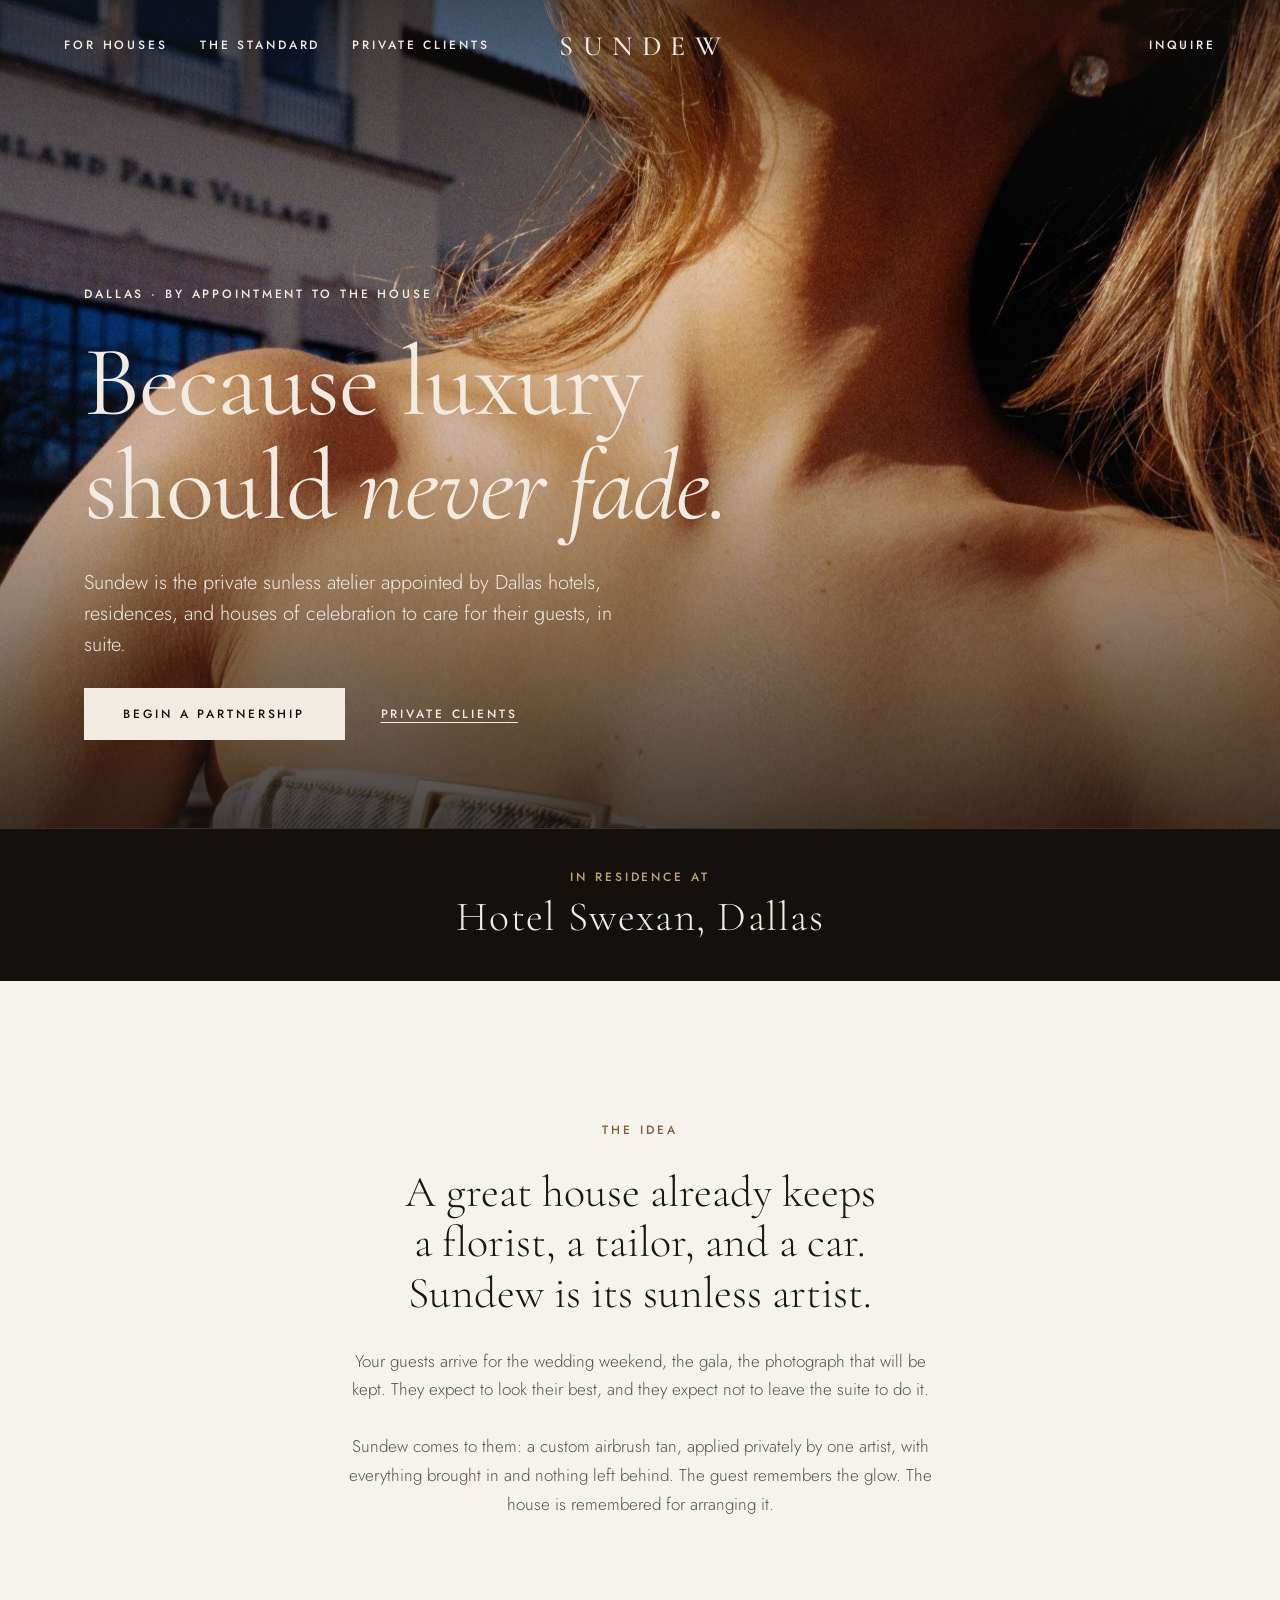
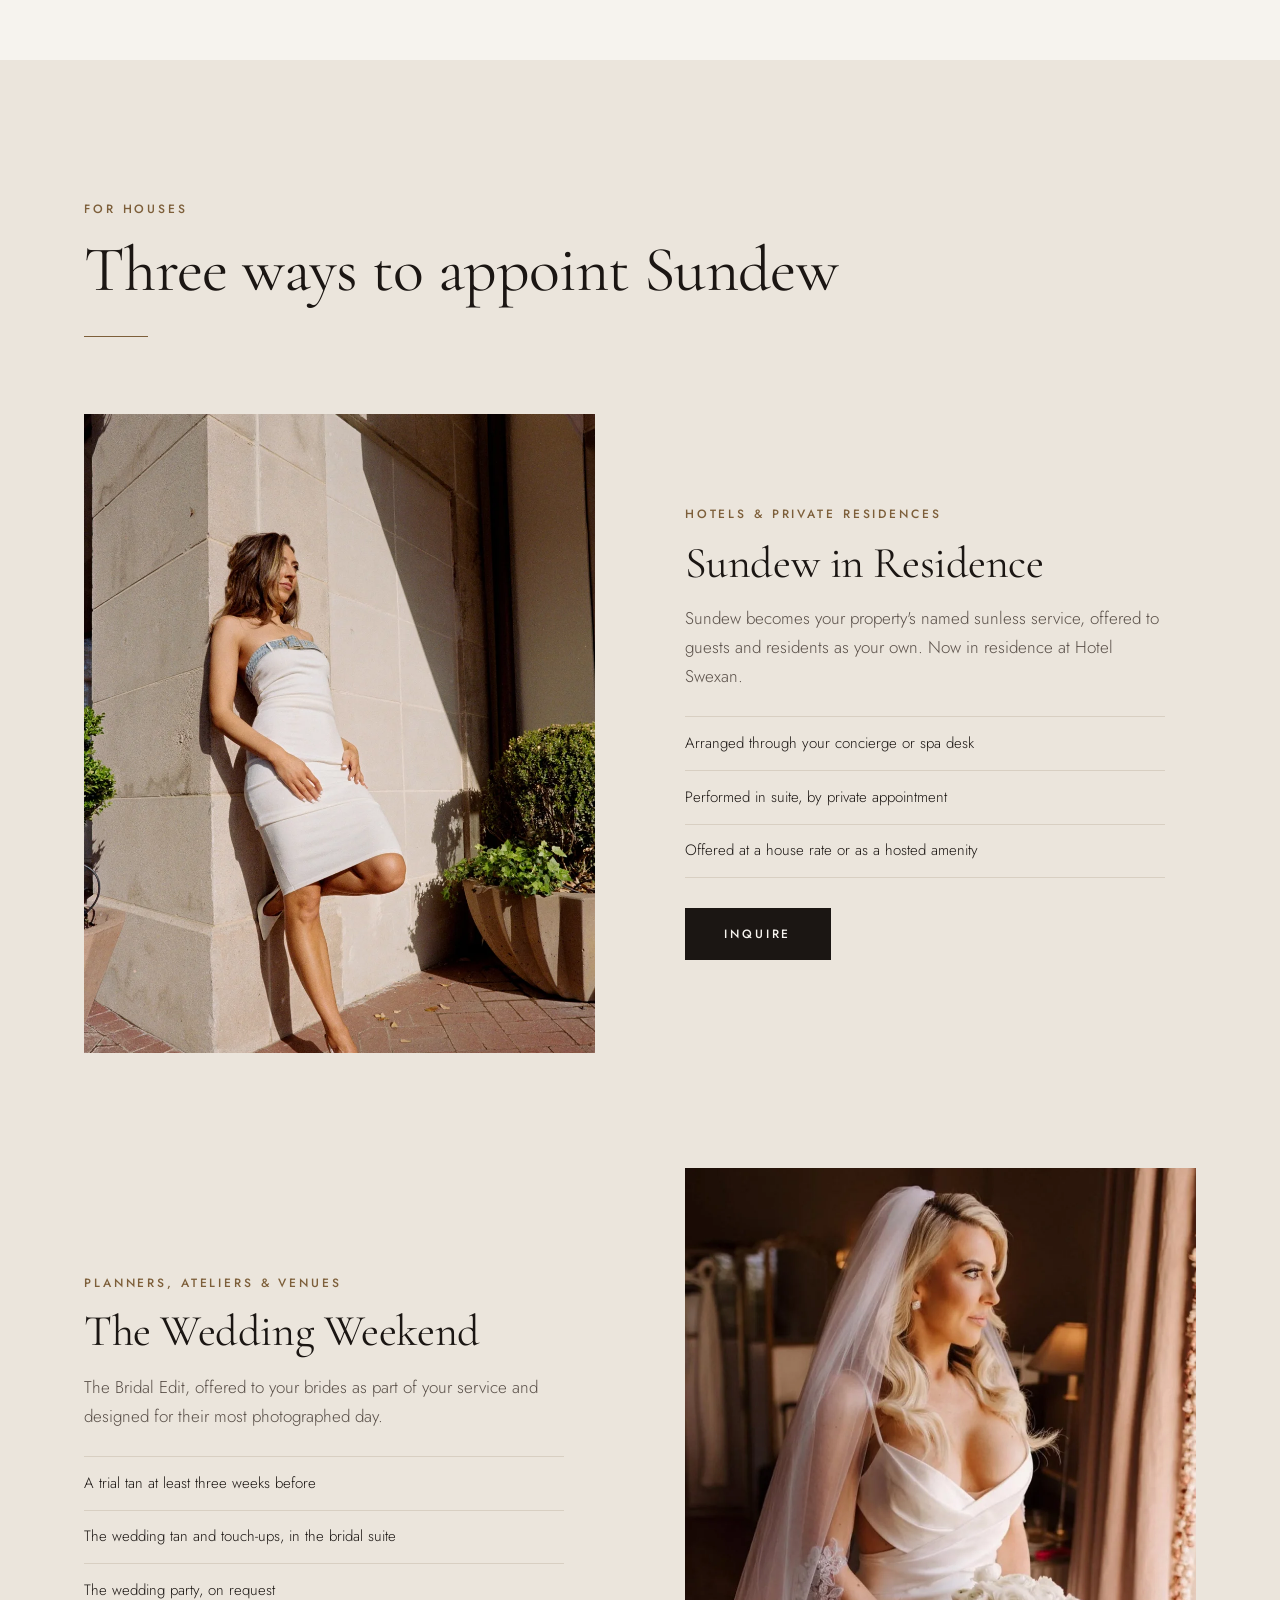
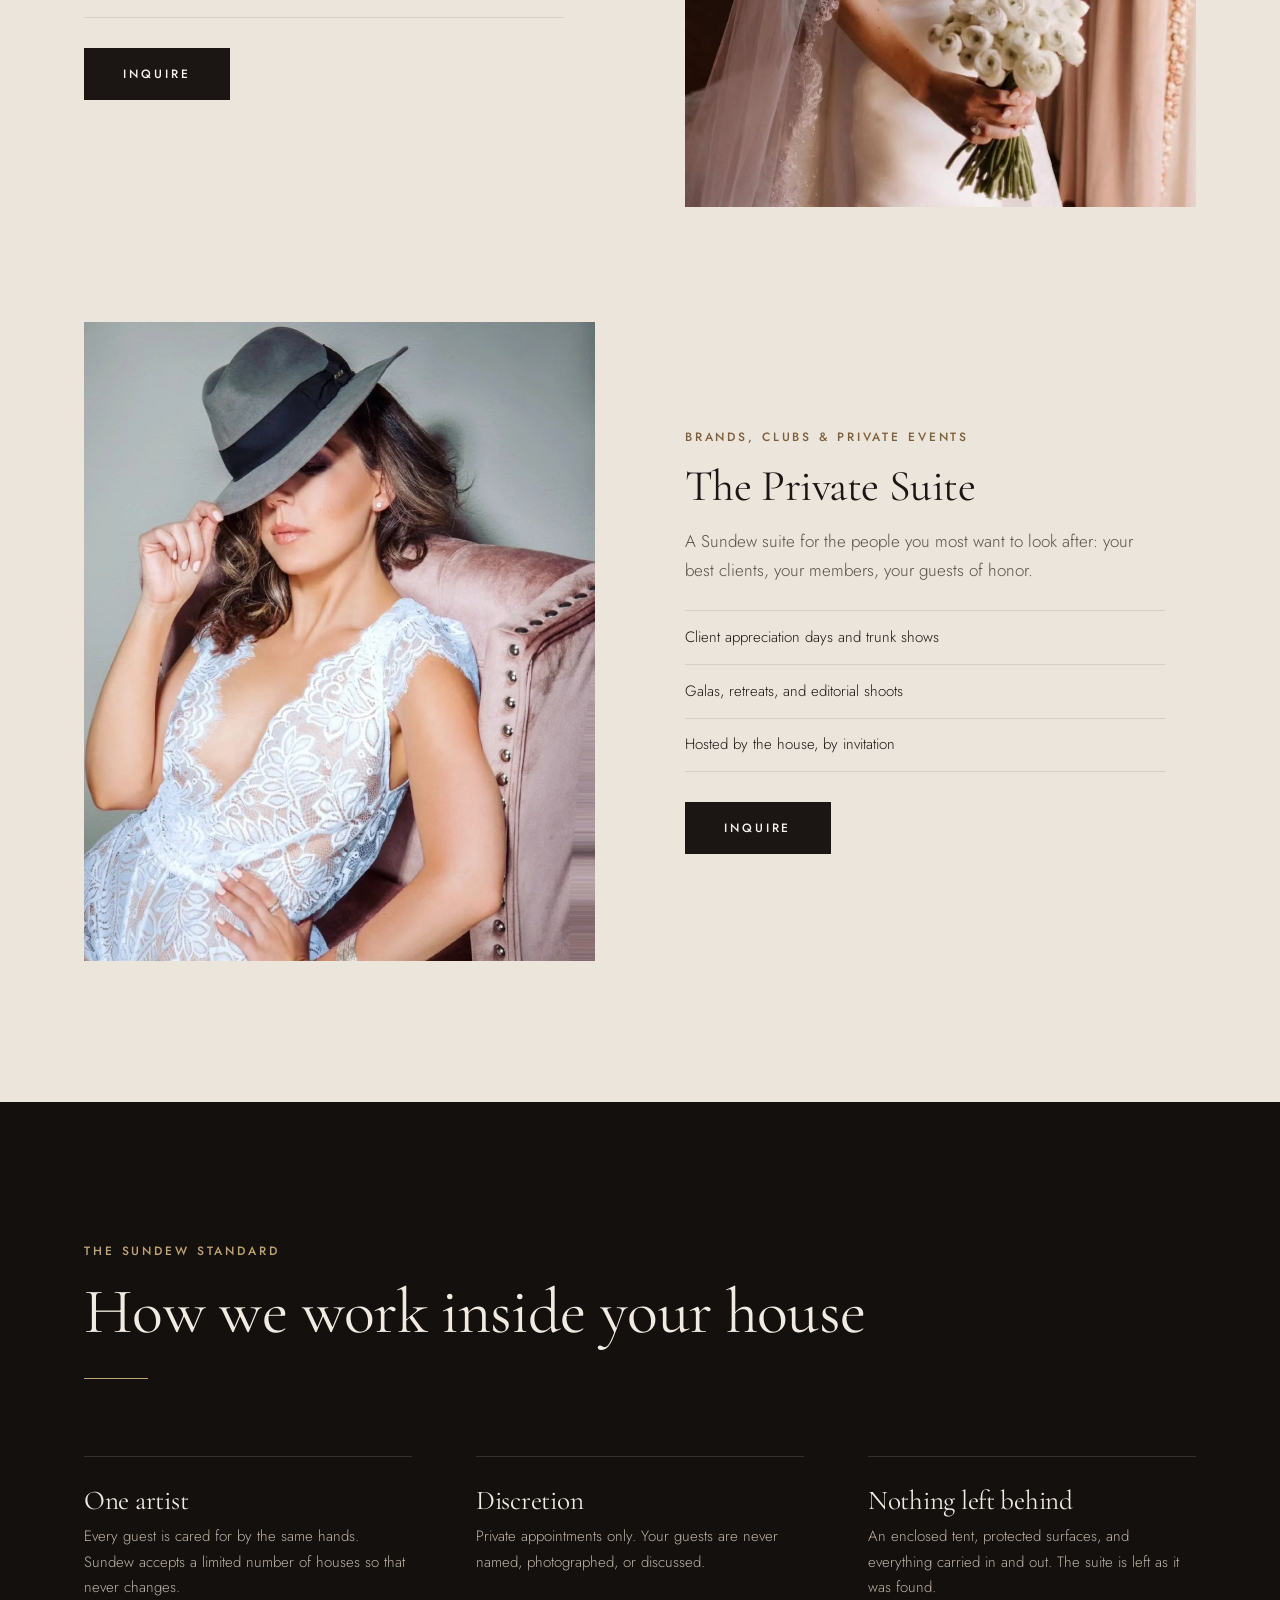
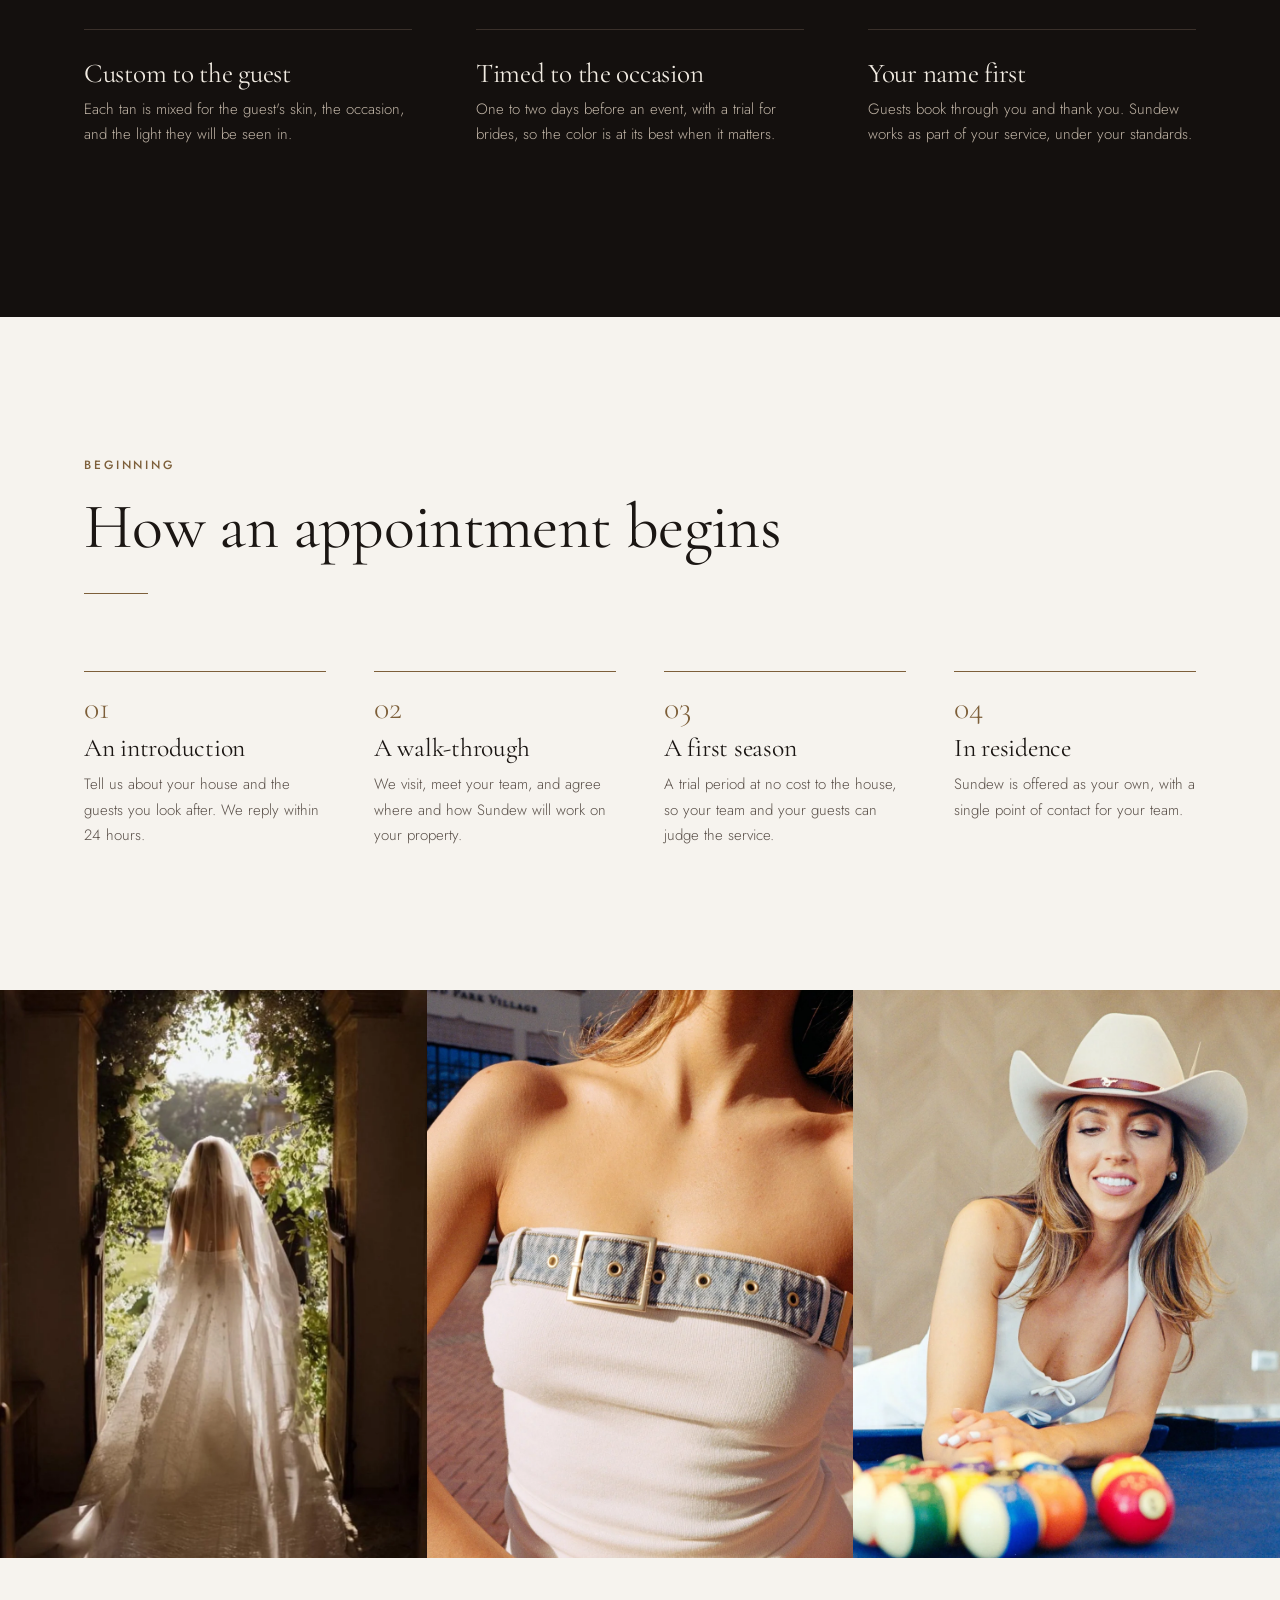
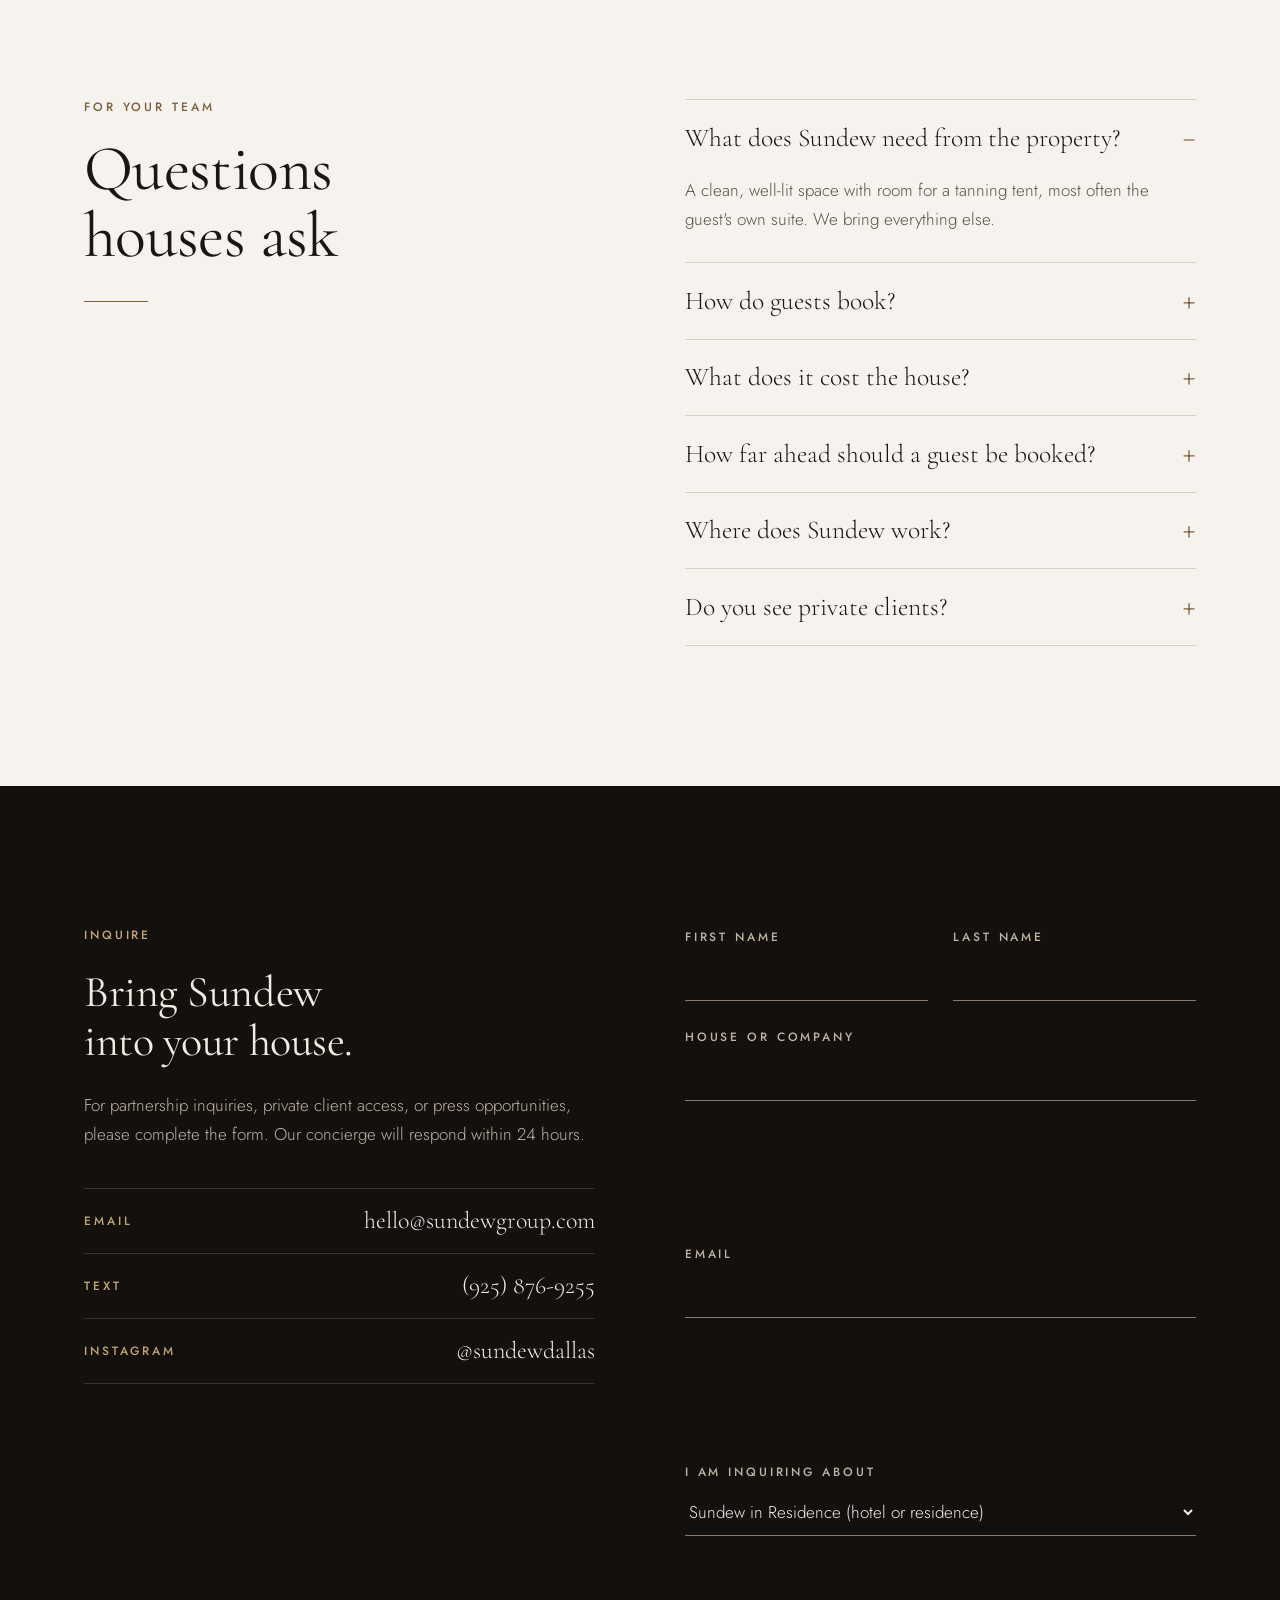
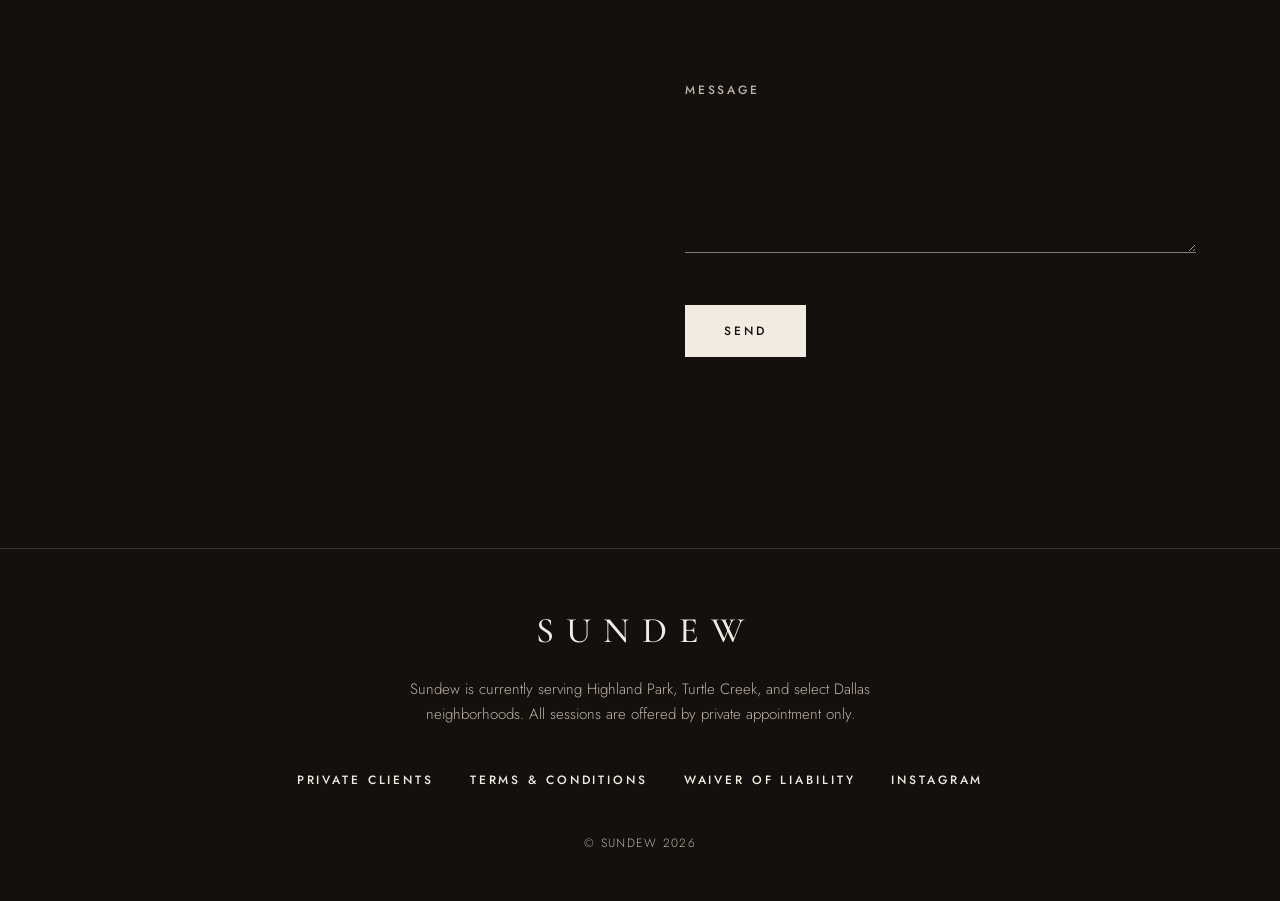
==== index.html @ 71e0d8dc "Update index.html" ====
<!DOCTYPE html>
<html lang="en">
<head>
  <meta charset="utf-8">
  <meta name="viewport" content="width=device-width, initial-scale=1">
  <title>Sundew | The sunless atelier for Dallas's finest houses</title>
  <meta name="description" content="Sundew is a private sunless tanning atelier in Dallas, appointed by hotels, residences, planners, and brands to care for their guests in suite. By appointment.">
  <link rel="canonical" href="https://www.sundewgroup.com/">

  <meta property="og:type" content="website">
  <meta property="og:title" content="Sundew | Because luxury should never fade.">
  <meta property="og:description" content="The sunless atelier for Dallas's finest houses. By appointment.">
  <meta property="og:url" content="https://www.sundewgroup.com/">
  <meta property="og:image" content="https://www.sundewgroup.com/assets/photos/hero.webp">

  <link rel="icon" href="assets/favicon.svg" type="image/svg+xml">
  <link rel="preconnect" href="https://fonts.googleapis.com">
  <link rel="preconnect" href="https://fonts.gstatic.com" crossorigin>
  <link href="https://fonts.googleapis.com/css2?family=Cormorant+Garamond:ital,wght@0,400;0,500;1,400&family=Jost:wght@300;400;500&display=swap" rel="stylesheet">
  <link rel="stylesheet" href="css/styles.css?v=4">
</head>
<body class="home">
  <a class="skip-link" href="#main">Skip to content</a>

  <!-- ============ HEADER ============ -->
  <header class="site-header site-header--over">
    <div class="header-row">
      <button class="nav-toggle" id="nav-toggle" type="button" aria-expanded="false" aria-controls="site-nav">Menu</button>
      <a class="wordmark" href="./" aria-label="Sundew home">Sundew</a>
      <a class="header-cta" href="#inquire">Inquire</a>
      <nav class="site-nav" id="site-nav" aria-label="Main">
        <a href="#houses">For houses</a>
        <a href="#standard">The standard</a>
        <a href="private.html">Private clients</a>
      </nav>
    </div>
  </header>

  <main id="main">
    <!-- ============ HERO ============ -->
    <section class="hero" id="top">
      <img class="hero-img" src="assets/photos/hero.webp" alt="Sun-kissed shoulders and collarbone in warm afternoon light" width="2500" height="1666" fetchpriority="high">
      <div class="hero-copy">
        <p class="label">Dallas &middot; By appointment to the house</p>
        <h1>Because luxury should <em>never fade.</em></h1>
        <p class="hero-sub">Sundew is the private sunless atelier appointed by Dallas hotels, residences, and houses of celebration to care for their guests, in suite.</p>
        <div class="hero-actions">
          <a class="btn btn--light" href="#inquire">Begin a partnership</a>
          <a class="text-link" href="private.html">Private clients</a>
        </div>
      </div>
    </section>

    <!-- ============ IN RESIDENCE ============ -->
    <section class="residence" aria-label="Where Sundew is in residence">
      <div class="wrap">
        <p class="label">In residence at</p>
        <p class="residence-name">Hotel Swexan, Dallas</p>
      </div>
    </section>

    <!-- ============ THE IDEA ============ -->
    <section class="section manifesto">
      <div class="wrap">
        <p class="label">The idea</p>
        <p class="statement">A great house already keeps a florist, a tailor, and a car. Sundew is its sunless artist.</p>
        <p>Your guests arrive for the wedding weekend, the gala, the photograph that will be kept. They expect to look their best, and they expect not to leave the suite to do it.</p>
        <p>Sundew comes to them: a custom airbrush tan, applied privately by one artist, with everything brought in and nothing left behind. The guest remembers the glow. The house is remembered for arranging it.</p>
      </div>
    </section>

    <!-- ============ FOR HOUSES ============ -->
    <section class="section services" id="houses">
      <div class="wrap">
        <div class="section-head">
          <p class="label">For houses</p>
          <h2>Three ways to appoint Sundew</h2>
        </div>

        <article class="service">
          <figure class="service-figure">
            <img src="assets/photos/portrait-wall.webp" alt="A Sundew client in a white strapless dress leaning against a limestone wall" width="1000" height="1500" loading="lazy">
          </figure>
          <div class="service-copy">
            <p class="label">Hotels &amp; private residences</p>
            <h3>Sundew in Residence</h3>
            <p>Sundew becomes your property's named sunless service, offered to guests and residents as your own. Now in residence at Hotel Swexan.</p>
            <ul class="includes">
              <li>Arranged through your concierge or spa desk</li>
              <li>Performed in suite, by private appointment</li>
              <li>Offered at a house rate or as a hosted amenity</li>
            </ul>
            <a class="btn" href="#inquire">Inquire</a>
          </div>
        </article>

        <article class="service service--flip">
          <figure class="service-figure">
            <img src="assets/photos/bridal.webp" alt="A bride in a silk gown and veil holding a white bouquet" width="1000" height="1245" loading="lazy">
          </figure>
          <div class="service-copy">
            <p class="label">Planners, ateliers &amp; venues</p>
            <h3>The Wedding Weekend</h3>
            <p>The Bridal Edit, offered to your brides as part of your service and designed for their most photographed day.</p>
            <ul class="includes">
              <li>A trial tan at least three weeks before</li>
              <li>The wedding tan and touch-ups, in the bridal suite</li>
              <li>The wedding party, on request</li>
            </ul>
            <a class="btn" href="#inquire">Inquire</a>
          </div>
        </article>

        <article class="service">
          <figure class="service-figure">
            <img src="assets/photos/society.webp" alt="A Sundew client in white lace and a grey fedora seated on a blush velvet chair" width="1000" height="1245" loading="lazy">
          </figure>
          <div class="service-copy">
            <p class="label">Brands, clubs &amp; private events</p>
            <h3>The Private Suite</h3>
            <p>A Sundew suite for the people you most want to look after: your best clients, your members, your guests of honor.</p>
            <ul class="includes">
              <li>Client appreciation days and trunk shows</li>
              <li>Galas, retreats, and editorial shoots</li>
              <li>Hosted by the house, by invitation</li>
            </ul>
            <a class="btn" href="#inquire">Inquire</a>
          </div>
        </article>
      </div>
    </section>

    <!-- ============ THE STANDARD ============ -->
    <section class="section standard" id="standard">
      <div class="wrap">
        <div class="section-head">
          <p class="label">The Sundew standard</p>
          <h2>How we work inside your house</h2>
        </div>
        <ul class="standard-list">
          <li>
            <h3>One artist</h3>
            <p>Every guest is cared for by the same hands. Sundew accepts a limited number of houses so that never changes.</p>
          </li>
          <li>
            <h3>Discretion</h3>
            <p>Private appointments only. Your guests are never named, photographed, or discussed.</p>
          </li>
          <li>
            <h3>Nothing left behind</h3>
            <p>An enclosed tent, protected surfaces, and everything carried in and out. The suite is left as it was found.</p>
          </li>
          <li>
            <h3>Custom to the guest</h3>
            <p>Each tan is mixed for the guest's skin, the occasion, and the light they will be seen in.</p>
          </li>
          <li>
            <h3>Timed to the occasion</h3>
            <p>One to two days before an event, with a trial for brides, so the color is at its best when it matters.</p>
          </li>
          <li>
            <h3>Your name first</h3>
            <p>Guests book through you and thank you. Sundew works as part of your service, under your standards.</p>
          </li>
          <!-- When you have liability insurance, add an item here, for example:
          <li>
            <h3>Insured</h3>
            <p>Fully insured, with a certificate naming your property provided on request.</p>
          </li> -->
        </ul>
      </div>
    </section>

    <!-- ============ HOW AN APPOINTMENT BEGINS ============ -->
    <section class="section">
      <div class="wrap">
        <div class="section-head">
          <p class="label">Beginning</p>
          <h2>How an appointment begins</h2>
        </div>
        <ol class="steps">
          <li>
            <h3>An introduction</h3>
            <p>Tell us about your house and the guests you look after. We reply within 24 hours.</p>
          </li>
          <li>
            <h3>A walk-through</h3>
            <p>We visit, meet your team, and agree where and how Sundew will work on your property.</p>
          </li>
          <li>
            <h3>A first season</h3>
            <p>A trial period at no cost to the house, so your team and your guests can judge the service.</p>
          </li>
          <li>
            <h3>In residence</h3>
            <p>Sundew is offered as your own, with a single point of contact for your team.</p>
          </li>
        </ol>
      </div>
    </section>

    <!-- ============ GALLERY ============ -->
    <section class="gallery" aria-label="Sundew clients">
      <img src="assets/photos/bride-garden.webp" alt="A bride in a long veil walking through an ivy-covered stone doorway" width="1000" height="1244" loading="lazy">
      <img src="assets/photos/portrait-detail.webp" alt="Close view of a bronzed neckline above a white strapless top" width="1000" height="1500" loading="lazy">
      <img src="assets/photos/signature.webp" alt="A glowing Sundew client in a cream cowboy hat leaning over a pool table" width="1000" height="1500" loading="lazy">
    </section>

    <!-- ============ QUESTIONS FROM HOUSES ============ -->
    <section class="section faqs" id="faq">
      <div class="wrap faq-layout">
        <div class="section-head">
          <p class="label">For your team</p>
          <h2>Questions houses ask</h2>
        </div>
        <div class="faq-list">
          <details class="faq" open>
            <summary>What does Sundew need from the property?</summary>
            <p>A clean, well-lit space with room for a tanning tent, most often the guest's own suite. We bring everything else.</p>
          </details>
          <details class="faq">
            <summary>How do guests book?</summary>
            <p>Through your concierge, spa desk, or planner, who contacts Sundew directly. Guests never need to leave your care to arrange it.</p>
          </details>
          <details class="faq">
            <summary>What does it cost the house?</summary>
            <p>Nothing to begin. Guests may be charged a house rate, or the house may host the service as an amenity. We agree the arrangement with you during the walk-through.</p>
          </details>
          <details class="faq">
            <summary>How far ahead should a guest be booked?</summary>
            <p>We recommend one to two days before an event. Brides should schedule a trial tan at least three weeks before the wedding.</p>
          </details>
          <details class="faq">
            <summary>Where does Sundew work?</summary>
            <p>Sundew serves hotels, private residences, and bridal suites across Highland Park, Turtle Creek, and select Dallas neighborhoods.</p>
          </details>
          <details class="faq">
            <summary>Do you see private clients?</summary>
            <p>Yes, by private appointment. <a href="private.html">Private client services are here</a>.</p>
          </details>
        </div>
      </div>
    </section>

    <!-- ============ INQUIRE ============ -->
    <section class="section contact" id="inquire">
      <div class="wrap contact-grid">
        <div class="contact-copy">
          <p class="label">Inquire</p>
          <h2>Bring Sundew into your house.</h2>
          <p>For partnership inquiries, private client access, or press opportunities, please complete the form. Our concierge will respond within 24 hours.</p>
          <dl class="contact-details">
            <div><dt>Email</dt><dd><a id="contact-email-link" href="mailto:hello@sundewgroup.com">hello@sundewgroup.com</a></dd></div>
            <div><dt>Text</dt><dd><a href="sms:+19258769255">(925) 876-9255</a></dd></div>
            <div><dt>Instagram</dt><dd><a href="https://www.instagram.com/sundewdallas/">@sundewdallas</a></dd></div>
          </dl>
        </div>

        <form class="contact-form" id="contact-form" novalidate>
          <div class="field-row">
            <div class="field">
              <label for="f-first">First name</label>
              <input id="f-first" name="first" type="text" autocomplete="given-name" required>
            </div>
            <div class="field">
              <label for="f-last">Last name</label>
              <input id="f-last" name="last" type="text" autocomplete="family-name" required>
            </div>
          </div>
          <div class="field">
            <label for="f-house">House or company</label>
            <input id="f-house" name="house" type="text" autocomplete="organization">
          </div>
          <div class="field">
            <label for="f-email">Email</label>
            <input id="f-email" name="email" type="email" autocomplete="email" required>
          </div>
          <div class="field">
            <label for="f-interest">I am inquiring about</label>
            <select id="f-interest" name="interest">
              <option>Sundew in Residence (hotel or residence)</option>
              <option>The Wedding Weekend</option>
              <option>The Private Suite (brand, club or event)</option>
              <option>Private client services</option>
              <option>Press or something else</option>
            </select>
          </div>
          <div class="field">
            <label for="f-message">Message</label>
            <textarea id="f-message" name="message" rows="5" required></textarea>
          </div>
          <button class="btn btn--light" type="submit" id="f-submit">Send</button>
          <p class="form-status" id="form-status" role="status" aria-live="polite"></p>
        </form>
      </div>
    </section>
  </main>

  <!-- ============ FOOTER ============ -->
  <footer class="site-footer">
    <div class="wrap footer-inner">
      <p class="wordmark wordmark--footer">Sundew</p>
      <p class="footer-area">Sundew is currently serving Highland Park, Turtle Creek, and select Dallas neighborhoods. All sessions are offered by private appointment only.</p>
      <nav class="footer-nav" aria-label="Footer">
        <a href="private.html">Private clients</a>
        <a href="terms.html">Terms &amp; Conditions</a>
        <a href="waiver.html">Waiver of Liability</a>
        <a href="https://www.instagram.com/sundewdallas/">Instagram</a>
      </nav>
      <p class="footer-legal">&copy; Sundew <span id="year">2026</span></p>
    </div>
  </footer>

  <script src="js/config.js"></script>
  <script src="js/main.js?v=3"></script>
</body>
</html>
---- css/styles.css ----
/* ==========================================================================
   Sundew — site styles
   Change the look of the whole site from the tokens in :root below.
   Layout idea: an editorial lookbook. Porcelain pages, full-bleed photography,
   espresso "evening" bands, and a single bronze hairline as the only ornament.
   ========================================================================== */

:root {
  /* Color */
  --porcelain: #f6f3ee;   /* page ground */
  --bone: #ebe5dc;        /* quiet alternate ground */
  --ink: #1b1613;         /* text on light */
  --ink-soft: #5a5049;    /* secondary text on light */
  --bronze: #7d5f3a;      /* labels and hairlines on light */
  --night: #14100e;       /* evening bands */
  --on-night: #f1ebe2;    /* text on dark */
  --on-night-soft: #bfb3a5;
  --gilt: #c2a574;        /* labels and hairlines on dark */
  --rule: #d8cfc2;
  --rule-night: #3a302a;

  /* Type */
  --font-display: "Cormorant Garamond", "Libre Baskerville", Georgia, "Times New Roman", serif;
  --font-body: "Jost", "Avenir Next", "Century Gothic", "Segoe UI", sans-serif;
  --text-label: 0.75rem;
  --text-small: 0.9375rem;
  --text-body: 1.0625rem;
  --text-lead: 1.25rem;
  --text-h3: clamp(1.9rem, 1.5rem + 1.6vw, 2.75rem);
  --text-h2: clamp(2.4rem, 1.7rem + 3vw, 4rem);
  --text-h1: clamp(2.9rem, 1.6rem + 6vw, 6.25rem);
  --tracking-label: 0.24em;

  /* Space */
  --gutter: clamp(1.25rem, 5vw, 4.5rem);
  --section-pad: clamp(5rem, 11vw, 9.5rem);
  --max: 1240px;
}

/* ---------- Base ---------- */
*, *::before, *::after { box-sizing: border-box; }
html { scroll-behavior: smooth; }
body {
  margin: 0;
  background: var(--porcelain);
  color: var(--ink);
  font-family: var(--font-body);
  font-size: var(--text-body);
  font-weight: 300;
  line-height: 1.7;
  -webkit-font-smoothing: antialiased;
}
h1, h2, h3 {
  margin: 0;
  font-family: var(--font-display);
  font-weight: 400;
  line-height: 1.04;
  letter-spacing: -0.01em;
  text-wrap: balance;
}
h1 { font-size: var(--text-h1); }
h2 { font-size: var(--text-h2); }
h3 { font-size: var(--text-h3); }
h1 em, h2 em { font-style: italic; }
p { margin: 0; }
ul { margin: 0; padding: 0; list-style: none; }
a { color: inherit; text-underline-offset: 0.3em; text-decoration-thickness: 1px; }
img { display: block; max-width: 100%; height: auto; }
figure { margin: 0; }
:focus-visible { outline: 2px solid var(--bronze); outline-offset: 4px; }
.hero :focus-visible, .partners :focus-visible, .contact :focus-visible, .site-footer :focus-visible, .site-header--over :focus-visible { outline-color: var(--gilt); }

.wrap { max-width: var(--max); margin-inline: auto; padding-inline: var(--gutter); }
.skip-link {
  position: absolute; left: 1rem; top: -5rem; z-index: 30;
  background: var(--ink); color: var(--porcelain); padding: 0.75rem 1.25rem;
}
.skip-link:focus { top: 1rem; }

.label {
  font-size: var(--text-label); font-weight: 500; line-height: 1.4;
  letter-spacing: var(--tracking-label); text-transform: uppercase; color: var(--bronze);
}

/* ---------- Buttons and links ---------- */
.btn {
  display: inline-flex; align-items: center; justify-content: center;
  min-height: 3.25rem; padding: 0.9rem 2.4rem;
  background: var(--ink); color: var(--porcelain); border: 1px solid var(--ink);
  font: 500 var(--text-label)/1.2 var(--font-body);
  letter-spacing: var(--tracking-label); text-transform: uppercase; text-decoration: none;
  cursor: pointer; transition: background-color 0.25s ease, color 0.25s ease;
}
.btn:hover { background: transparent; color: var(--ink); }
.btn--light { background: var(--on-night); color: var(--night); border-color: var(--on-night); }
.btn--light:hover { background: transparent; color: var(--on-night); }
.text-link {
  font-size: var(--text-label); font-weight: 500; letter-spacing: var(--tracking-label);
  text-transform: uppercase; padding-block: 0.9rem;
}

/* ---------- Header ---------- */
.site-header { background: var(--porcelain); border-bottom: 1px solid var(--rule); color: var(--ink); }
.site-header--over {
  position: absolute; inset: 0 0 auto 0; z-index: 10;
  background: transparent; border-bottom: 0; color: var(--on-night);
}
.header-row {
  display: grid; grid-template-columns: 1fr auto 1fr; align-items: center; gap: 0.75rem 1rem;
  padding: 1.5rem var(--gutter);
}
.wordmark {
  grid-column: 2; font-family: var(--font-display); font-size: 1.75rem; font-weight: 500; line-height: 1;
  letter-spacing: 0.34em; margin-right: -0.34em; text-transform: uppercase; text-decoration: none;
}
.site-nav {
  grid-column: 1; grid-row: 1; display: flex; flex-wrap: wrap; gap: 0.25rem 2rem;
}
.site-nav a, .header-cta, .nav-toggle {
  font: 500 var(--text-label)/1.2 var(--font-body); letter-spacing: var(--tracking-label);
  text-transform: uppercase; text-decoration: none; padding-block: 0.9rem;
}
.site-nav a:hover, .header-cta:hover { text-decoration: underline; }
.header-cta { grid-column: 3; grid-row: 1; justify-self: end; }
.nav-toggle { display: none; background: none; border: 0; color: inherit; cursor: pointer; justify-self: start; padding-inline: 0; }

/* ---------- Hero ---------- */
.hero {
  position: relative; display: grid; align-items: end;
  min-height: min(92vh, 60rem); background: var(--night); color: var(--on-night); overflow: hidden;
}
.hero-img { position: absolute; inset: 0; width: 100%; height: 100%; object-fit: cover; object-position: 50% 35%; }
.hero::after {
  content: ""; position: absolute; inset: 0;
  background: linear-gradient(to bottom, rgba(20, 16, 14, 0.55) 0%, rgba(20, 16, 14, 0.1) 30%, rgba(20, 16, 14, 0.2) 55%, rgba(20, 16, 14, 0.78) 100%);
}
.hero-copy {
  position: relative; z-index: 1; display: flex; flex-direction: column; gap: 1.75rem;
  max-width: var(--max); width: 100%; margin-inline: auto;
  padding: 9rem var(--gutter) clamp(3rem, 7vw, 5.5rem);
}
.hero-copy .label { color: var(--on-night); }
.hero h1 { max-width: 12em; }
.hero-actions { display: flex; flex-wrap: wrap; align-items: center; gap: 0.75rem 2.25rem; }

@media (prefers-reduced-motion: no-preference) {
  .hero-img { animation: settle 2.4s cubic-bezier(0.2, 0.6, 0.2, 1) both; }
  .hero-copy > * { animation: rise 1.1s cubic-bezier(0.2, 0.6, 0.2, 1) both; }
  .hero-copy > :nth-child(2) { animation-delay: 0.15s; }
  .hero-copy > :nth-child(3) { animation-delay: 0.3s; }
}
@keyframes settle { from { transform: scale(1.06); } to { transform: scale(1); } }
@keyframes rise { from { opacity: 0; transform: translateY(1.25rem); } to { opacity: 1; transform: none; } }

/* ---------- Sections ---------- */
.section { padding-block: var(--section-pad); }
.section-head { display: flex; flex-direction: column; gap: 1.25rem; margin-bottom: clamp(3rem, 6vw, 5rem); }
.section-head::after { content: ""; width: 4rem; height: 1px; background: var(--bronze); margin-top: 0.75rem; }

/* Introduction */
.intro-grid {
  display: grid; align-items: center; gap: 3rem clamp(2.5rem, 7vw, 7rem);
  grid-template-columns: repeat(auto-fit, minmax(min(21rem, 100%), 1fr));
}
.intro-copy { display: flex; flex-direction: column; gap: 1.5rem; max-width: 34rem; }
.intro-copy p:not(.label):not(.statement) { color: var(--ink-soft); }
.statement { font-family: var(--font-display); font-size: var(--text-h3); line-height: 1.15; text-wrap: balance; }
.intro-figure img { width: 100%; aspect-ratio: 4 / 5; object-fit: cover; }

/* Services */
.services { background: var(--bone); }
.service {
  display: grid; align-items: center; gap: 2.5rem clamp(2.5rem, 7vw, 7rem);
  grid-template-columns: repeat(auto-fit, minmax(min(21rem, 100%), 1fr));
}
.service + .service { margin-top: clamp(4rem, 9vw, 8rem); }
.service-figure img { width: 100%; aspect-ratio: 4 / 5; object-fit: cover; object-position: 50% 20%; }
.service-copy { display: flex; flex-direction: column; align-items: flex-start; gap: 1.1rem; max-width: 30rem; }
.service-copy > p:not(.label):not(.price) { color: var(--ink-soft); }
.price { font-family: var(--font-display); font-size: 2rem; line-height: 1; font-variant-numeric: lining-nums; }
.includes {
  width: 100%; display: flex; flex-direction: column;
  border-top: 1px solid var(--rule); margin-block: 0.5rem 0.75rem; font-size: var(--text-small);
}
.includes li { padding: 0.85rem 0; border-bottom: 1px solid var(--rule); }
@media (min-width: 760px) {
  .service--flip .service-figure { order: 2; }
}

/* For partners */
.partners { background: var(--night); color: var(--on-night); }
.partners .label, .contact .label { color: var(--gilt); }
.partners-grid {
  display: grid; gap: 3.5rem clamp(2.5rem, 7vw, 7rem);
  grid-template-columns: repeat(auto-fit, minmax(min(21rem, 100%), 1fr));
}
.partners-copy { display: flex; flex-direction: column; align-items: flex-start; gap: 1.5rem; max-width: 32rem; }
.partners-copy > p:not(.label) { color: var(--on-night-soft); }
.partners-list { border-top: 1px solid var(--rule-night); }
.partners-list li { padding: 1.6rem 0; border-bottom: 1px solid var(--rule-night); display: flex; flex-direction: column; gap: 0.4rem; }
.partners-list h3 { font-size: 1.6rem; line-height: 1.15; }
.partners-list p { color: var(--on-night-soft); font-size: var(--text-small); }

/* Gallery */
.gallery { display: grid; grid-template-columns: repeat(3, minmax(0, 1fr)); }
.gallery img { width: 100%; height: 100%; aspect-ratio: 3 / 4; object-fit: cover; object-position: 50% 25%; }
@media (max-width: 640px) {
  .gallery { grid-template-columns: repeat(2, minmax(0, 1fr)); }
  .gallery img:last-child { display: none; }
}

/* FAQ */
.faq-layout { display: grid; gap: 1rem clamp(2.5rem, 7vw, 7rem); grid-template-columns: repeat(auto-fit, minmax(min(21rem, 100%), 1fr)); }
.faq-layout .section-head { margin-bottom: 1.5rem; }
.faq-list { border-top: 1px solid var(--rule); }
.faq { border-bottom: 1px solid var(--rule); }
.faq summary {
  display: flex; justify-content: space-between; align-items: center; gap: 1.5rem;
  padding: 1.4rem 0; cursor: pointer; list-style: none;
  font-family: var(--font-display); font-size: 1.6rem; line-height: 1.2;
}
.faq summary::-webkit-details-marker { display: none; }
.faq summary::after { content: "+"; flex: none; font-family: var(--font-body); font-weight: 300; font-size: 1.5rem; line-height: 1; color: var(--bronze); }
.faq[open] summary::after { content: "\2212"; }
.faq > p, .faq > ul { color: var(--ink-soft); max-width: 36rem; padding-bottom: 1.1rem; }
.faq > :last-child { padding-bottom: 1.8rem; }
.faq ul { display: flex; flex-direction: column; gap: 0.35rem; }
.faq li { display: flex; gap: 0.9rem; align-items: baseline; }
.faq li::before { content: ""; flex: none; width: 1rem; height: 1px; background: var(--bronze); transform: translateY(-0.3em); }

/* Contact */
.contact { background: var(--night); color: var(--on-night); }
.contact-grid { display: grid; gap: 3.5rem clamp(2.5rem, 7vw, 7rem); grid-template-columns: repeat(auto-fit, minmax(min(21rem, 100%), 1fr)); }
.contact-copy { display: flex; flex-direction: column; gap: 1.5rem; max-width: 32rem; }
.contact-copy h2 { font-size: var(--text-h3); line-height: 1.12; }
.contact-copy > p:not(.label) { color: var(--on-night-soft); }
.contact-details { margin: 1rem 0 0; border-top: 1px solid var(--rule-night); }
.contact-details > div { display: flex; flex-wrap: wrap; justify-content: space-between; gap: 0.25rem 1.5rem; padding: 1.1rem 0; border-bottom: 1px solid var(--rule-night); }
.contact-details dt { font-size: var(--text-label); font-weight: 500; letter-spacing: var(--tracking-label); text-transform: uppercase; color: var(--gilt); align-self: center; }
.contact-details dd { margin: 0; font-family: var(--font-display); font-size: 1.5rem; line-height: 1.2; }
.contact-details a { text-decoration: none; }
.contact-details a:hover { text-decoration: underline; }
.contact-form { display: flex; flex-direction: column; gap: 1.6rem; }
.field { display: flex; flex-direction: column; gap: 0.35rem; flex: 1 1 12rem; min-width: 0; }
.field-row { display: flex; flex-wrap: wrap; gap: 1.6rem; }
.field label { font-size: var(--text-label); font-weight: 500; letter-spacing: var(--tracking-label); text-transform: uppercase; color: var(--on-night-soft); }
.field input, .field select, .field textarea {
  width: 100%; min-height: 3rem; padding: 0.6rem 0;
  background: transparent; color: var(--on-night);
  border: 0; border-bottom: 1px solid #8a7b6c; border-radius: 0;
  font: 300 var(--text-body)/1.5 var(--font-body);
}
.field select option { color: var(--ink); background: var(--porcelain); }
.field textarea { resize: vertical; }
.field input:focus-visible, .field select:focus-visible, .field textarea:focus-visible { outline: 0; border-bottom-color: var(--gilt); box-shadow: 0 1px 0 var(--gilt); }
.field [aria-invalid="true"] { border-bottom-color: #f0a898; }
.contact-form .btn { align-self: flex-start; margin-top: 0.5rem; }
.form-status { font-size: var(--text-small); min-height: 1.6em; }
.form-status.is-error { color: #f0a898; }
.form-status.is-ok { color: var(--gilt); }

/* ---------- Footer ---------- */
.site-footer { background: var(--night); color: var(--on-night-soft); border-top: 1px solid var(--rule-night); padding-block: 4rem 3rem; }
.footer-inner { display: flex; flex-direction: column; align-items: center; gap: 1.75rem; text-align: center; }
.wordmark--footer { color: var(--on-night); font-size: 2.25rem; }
.footer-area { max-width: 34rem; font-size: var(--text-small); }
.footer-nav { display: flex; flex-wrap: wrap; justify-content: center; gap: 0.25rem 2.25rem; }
.footer-nav a { font-size: var(--text-label); font-weight: 500; letter-spacing: var(--tracking-label); text-transform: uppercase; text-decoration: none; padding-block: 0.9rem; color: var(--on-night); }
.footer-nav a:hover { text-decoration: underline; }
.footer-legal { font-size: var(--text-label); letter-spacing: 0.12em; text-transform: uppercase; }

/* ---------- Legal pages ---------- */
.legal { padding-block: clamp(4rem, 9vw, 7rem) var(--section-pad); }
.legal .wrap { max-width: 46rem; }
.legal h1 { font-size: var(--text-h2); margin-block: 1.25rem 2.5rem; }
.legal h2 { font-size: 1.75rem; line-height: 1.2; margin-top: 2.75rem; padding-top: 1.75rem; border-top: 1px solid var(--rule); }
.legal p { margin-top: 1rem; color: var(--ink-soft); }
.legal p.lead { color: var(--ink); font-size: var(--text-lead); }
.legal ol { margin: 1.5rem 0 0; padding: 0; list-style: none; counter-reset: clause; border-top: 1px solid var(--rule); }
.legal ol li { counter-increment: clause; display: flex; gap: 1.5rem; padding: 1.25rem 0; border-bottom: 1px solid var(--rule); color: var(--ink-soft); }
.legal ol li::before { content: counter(clause, decimal-leading-zero); font-family: var(--font-display); font-size: 1.4rem; line-height: 1.3; color: var(--bronze); }
.legal .back { display: inline-block; margin-top: 3rem; }

/* ---------- Partner-facing home page ---------- */
.hero-sub { max-width: 34rem; font-size: var(--text-lead); line-height: 1.55; }
.manifesto .wrap { max-width: 54rem; display: flex; flex-direction: column; align-items: center; gap: 1.75rem; text-align: center; }
.manifesto p:not(.label):not(.statement) { color: var(--ink-soft); max-width: 38rem; }
.standard { background: var(--night); color: var(--on-night); }
.standard .label { color: var(--gilt); }
.standard .section-head::after { background: var(--gilt); }
.standard-list { display: grid; gap: 0 clamp(2rem, 5vw, 4.5rem); grid-template-columns: repeat(auto-fit, minmax(min(17rem, 100%), 1fr)); }
.standard-list li { display: flex; flex-direction: column; gap: 0.5rem; padding: 1.75rem 0; border-top: 1px solid var(--rule-night); }
.standard-list h3 { font-size: 1.7rem; line-height: 1.15; }
.standard-list p { color: var(--on-night-soft); font-size: var(--text-small); }
.steps { margin: 0; padding: 0; list-style: none; counter-reset: step; display: grid; gap: 2.5rem clamp(1.5rem, 4vw, 3rem); grid-template-columns: repeat(auto-fit, minmax(min(14rem, 100%), 1fr)); }
.steps li { counter-increment: step; display: flex; flex-direction: column; gap: 0.6rem; padding-top: 1.25rem; border-top: 1px solid var(--bronze); }
.steps li::before { content: counter(step, decimal-leading-zero); font-family: var(--font-display); font-size: 2rem; line-height: 1; color: var(--bronze); }
.steps h3 { font-size: 1.6rem; line-height: 1.15; }
.steps p { color: var(--ink-soft); font-size: var(--text-small); }

.residence { background: var(--night); color: var(--on-night); border-top: 1px solid var(--rule-night); padding-block: 2.5rem; text-align: center; }
.residence .wrap { display: flex; flex-direction: column; align-items: center; gap: 0.6rem; }
.residence .label { color: var(--gilt); }
.residence-name { font-family: var(--font-display); font-size: clamp(1.7rem, 1.2rem + 1.8vw, 2.6rem); line-height: 1.1; letter-spacing: 0.03em; }

/* ---------- Private clients page ---------- */
.page-head { padding-block: clamp(4rem, 9vw, 7rem) 0; }
.page-head .wrap { display: flex; flex-direction: column; gap: 1.25rem; }
.page-head h1 { font-size: var(--text-h2); }
.page-head p:not(.label) { color: var(--ink-soft); max-width: 36rem; }
.service-copy h2 { font-size: var(--text-h3); }

/* ---------- Small screens ---------- */
@media (max-width: 880px) {
  .nav-toggle { display: inline-block; grid-column: 1; grid-row: 1; }
  .site-nav { grid-column: 1 / -1; grid-row: 2; flex-direction: column; gap: 0; padding-bottom: 0.5rem; }
  .js .site-nav { display: none; }
  .js .site-nav.is-open { display: flex; }
  .site-header--over.is-open { background: var(--night); }
  .wordmark { font-size: 1.4rem; }
  .hero-copy { padding-top: 7rem; }
}

@media (prefers-reduced-motion: reduce) {
  html { scroll-behavior: auto; }
  .btn { transition: none; }
}
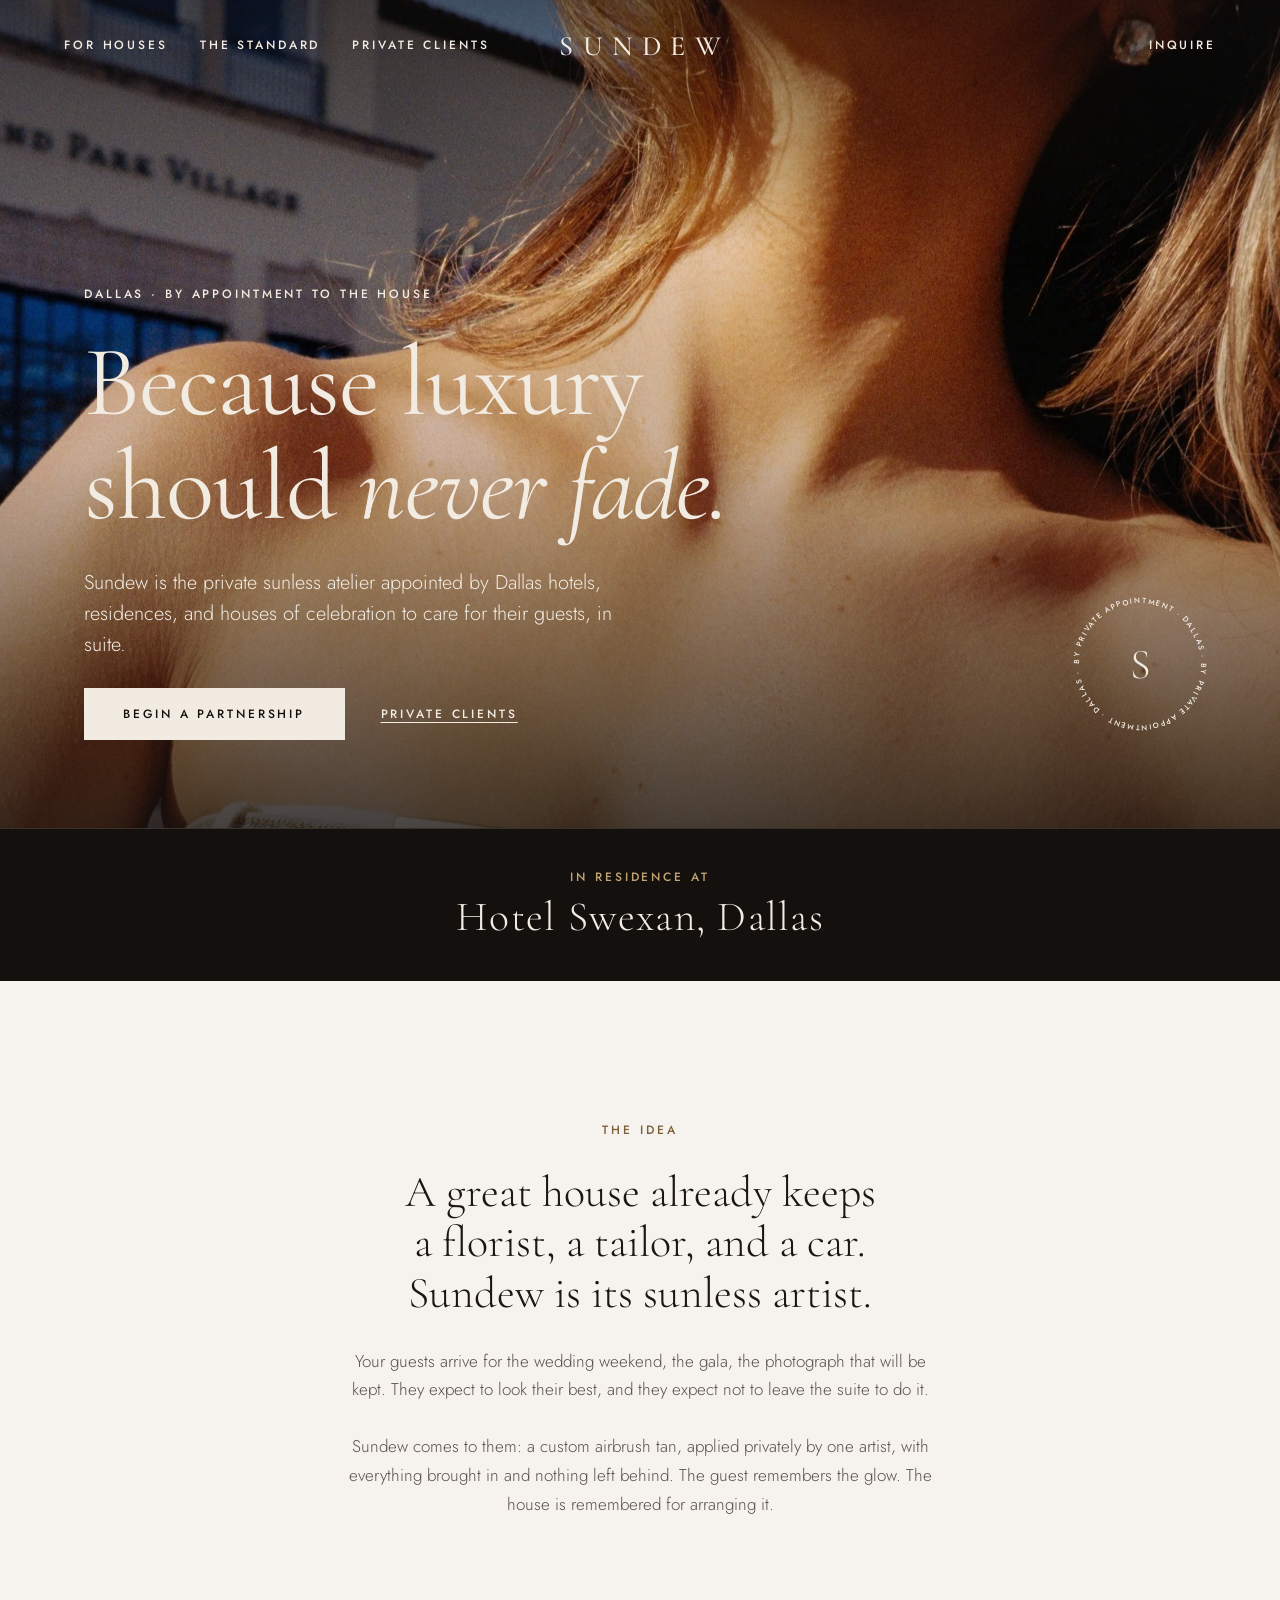
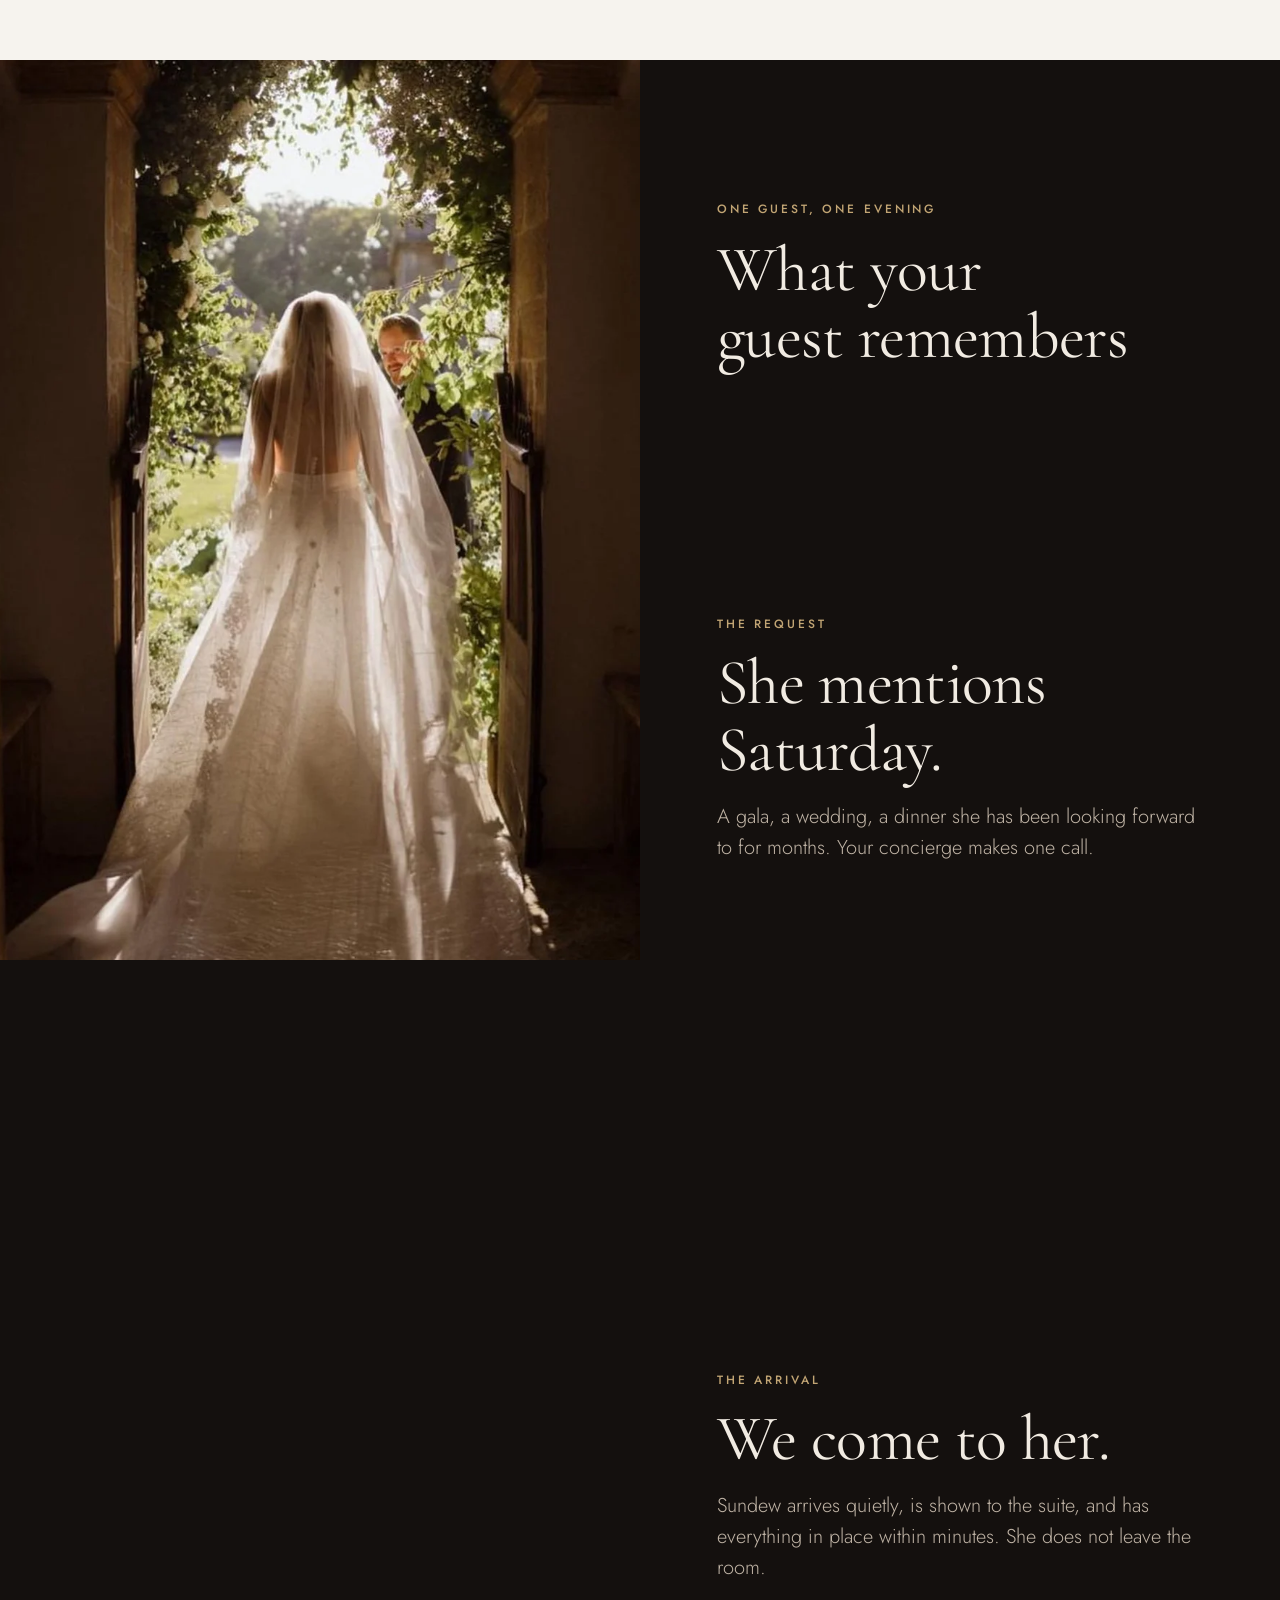
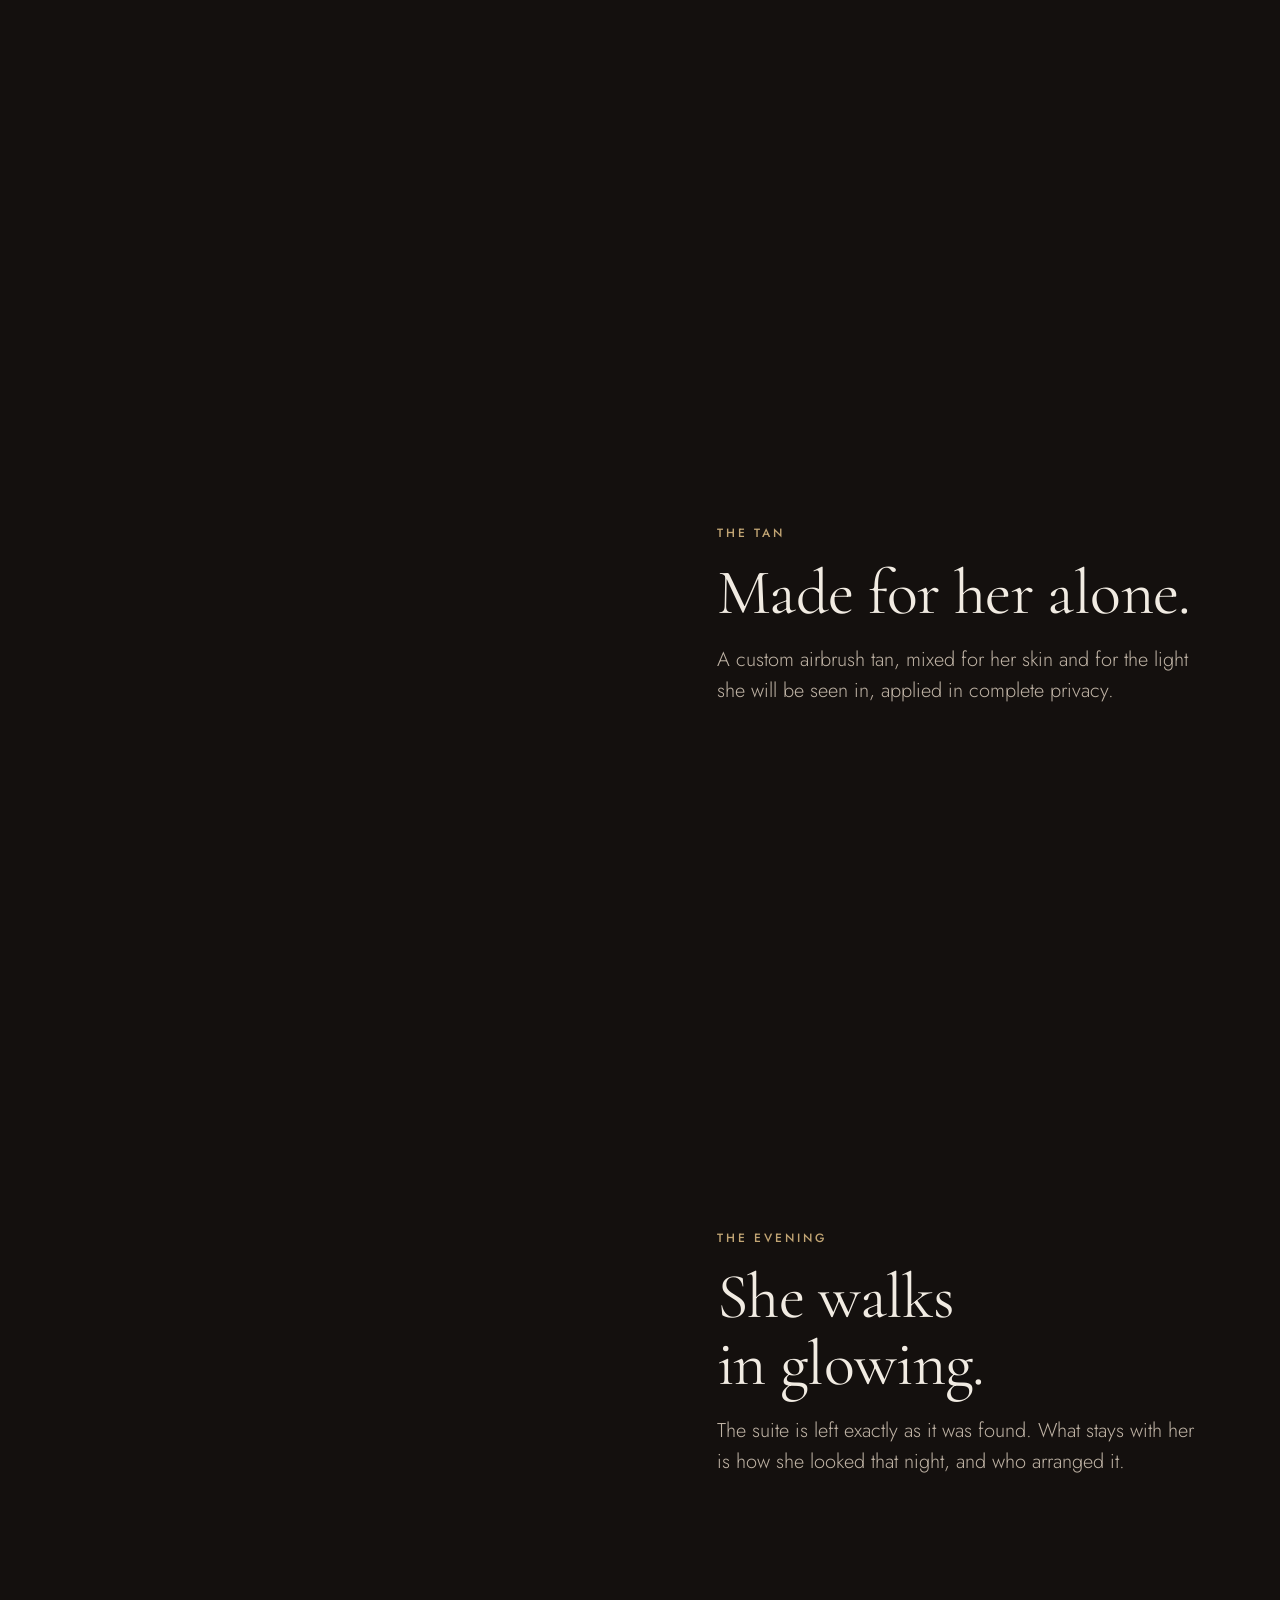
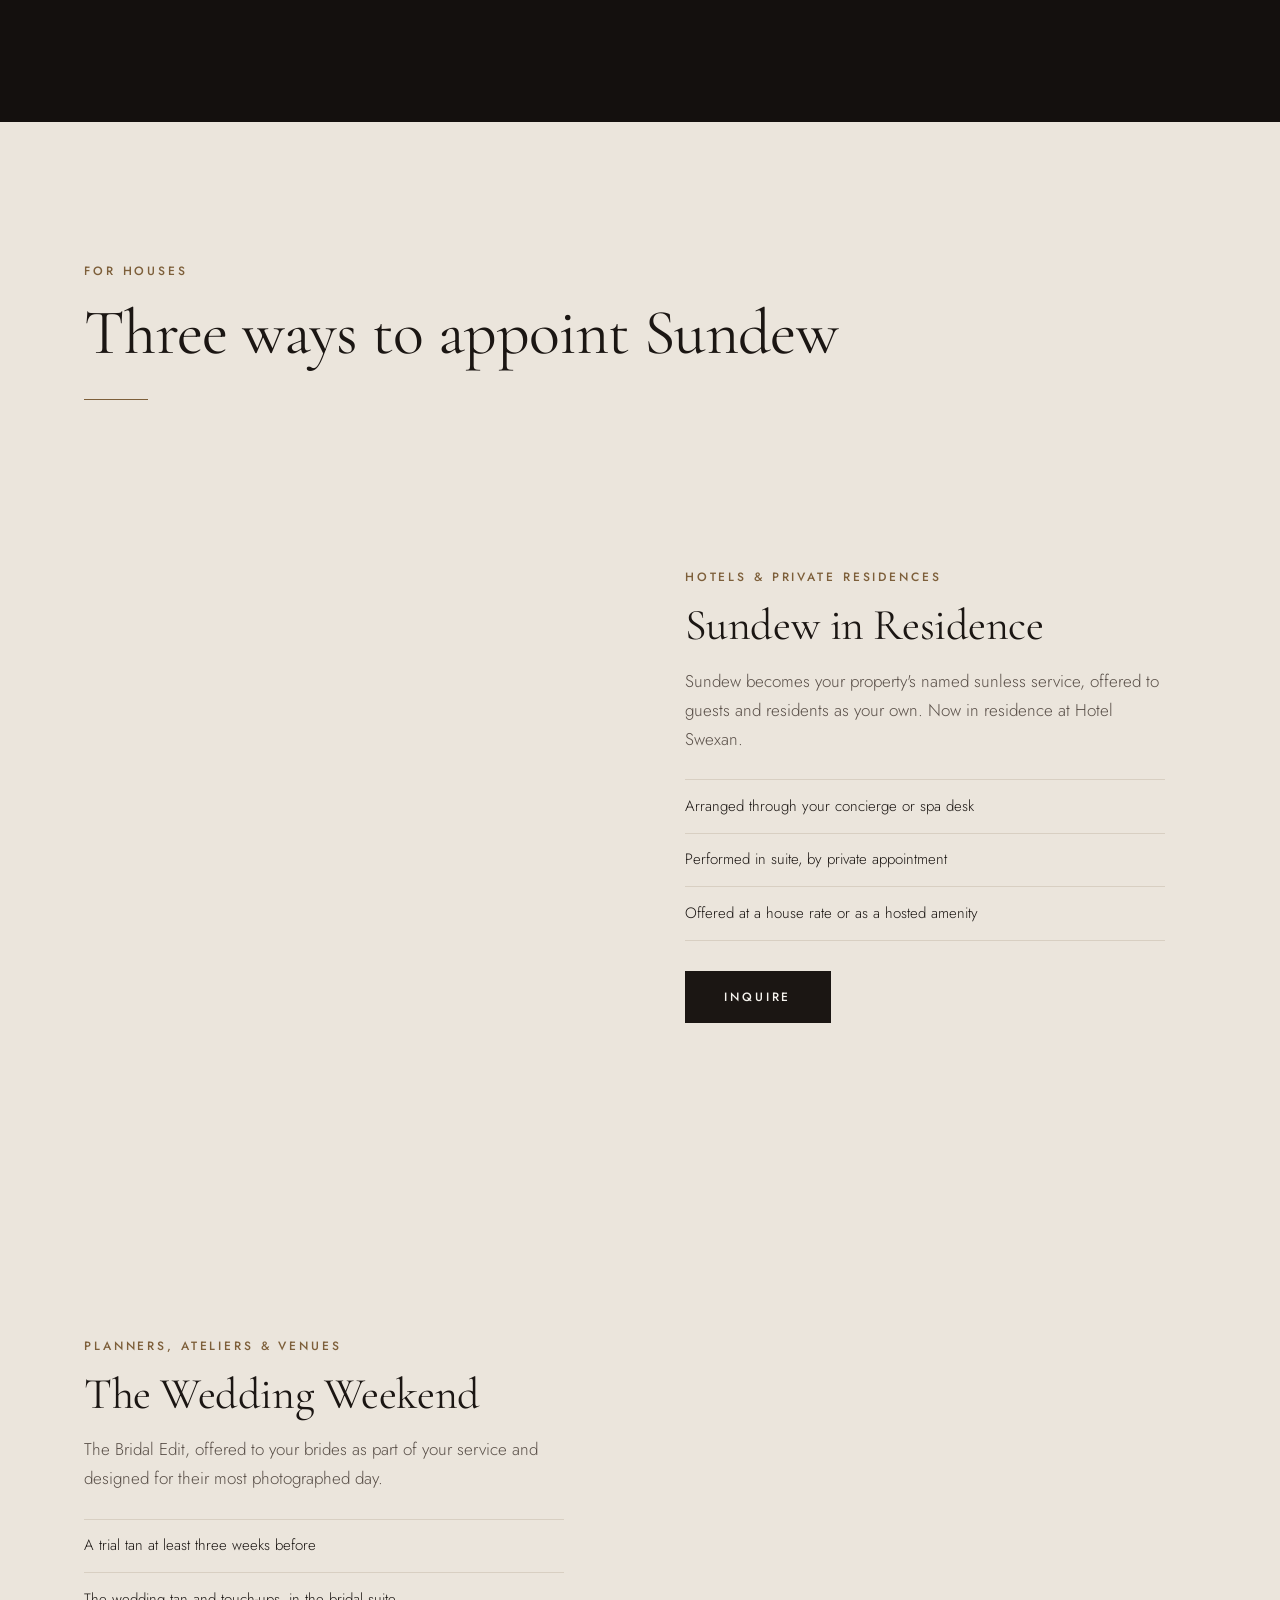
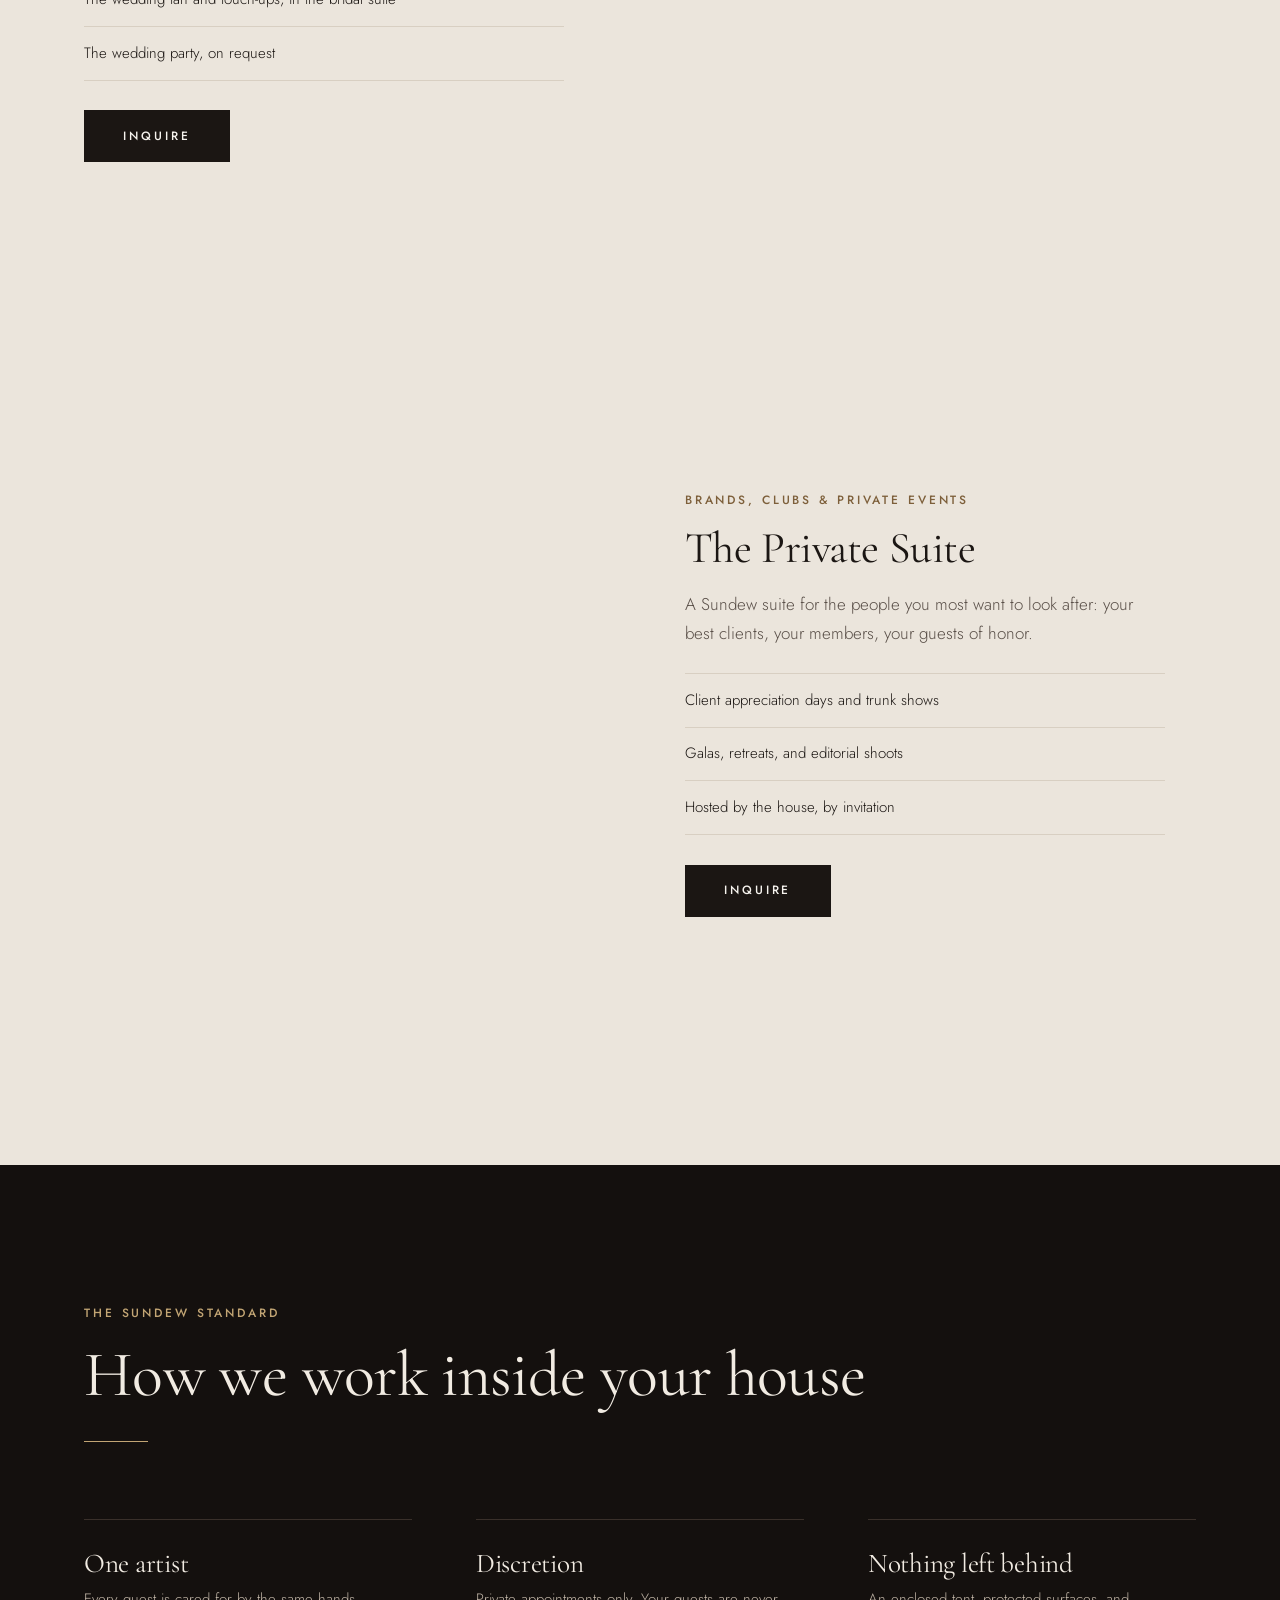
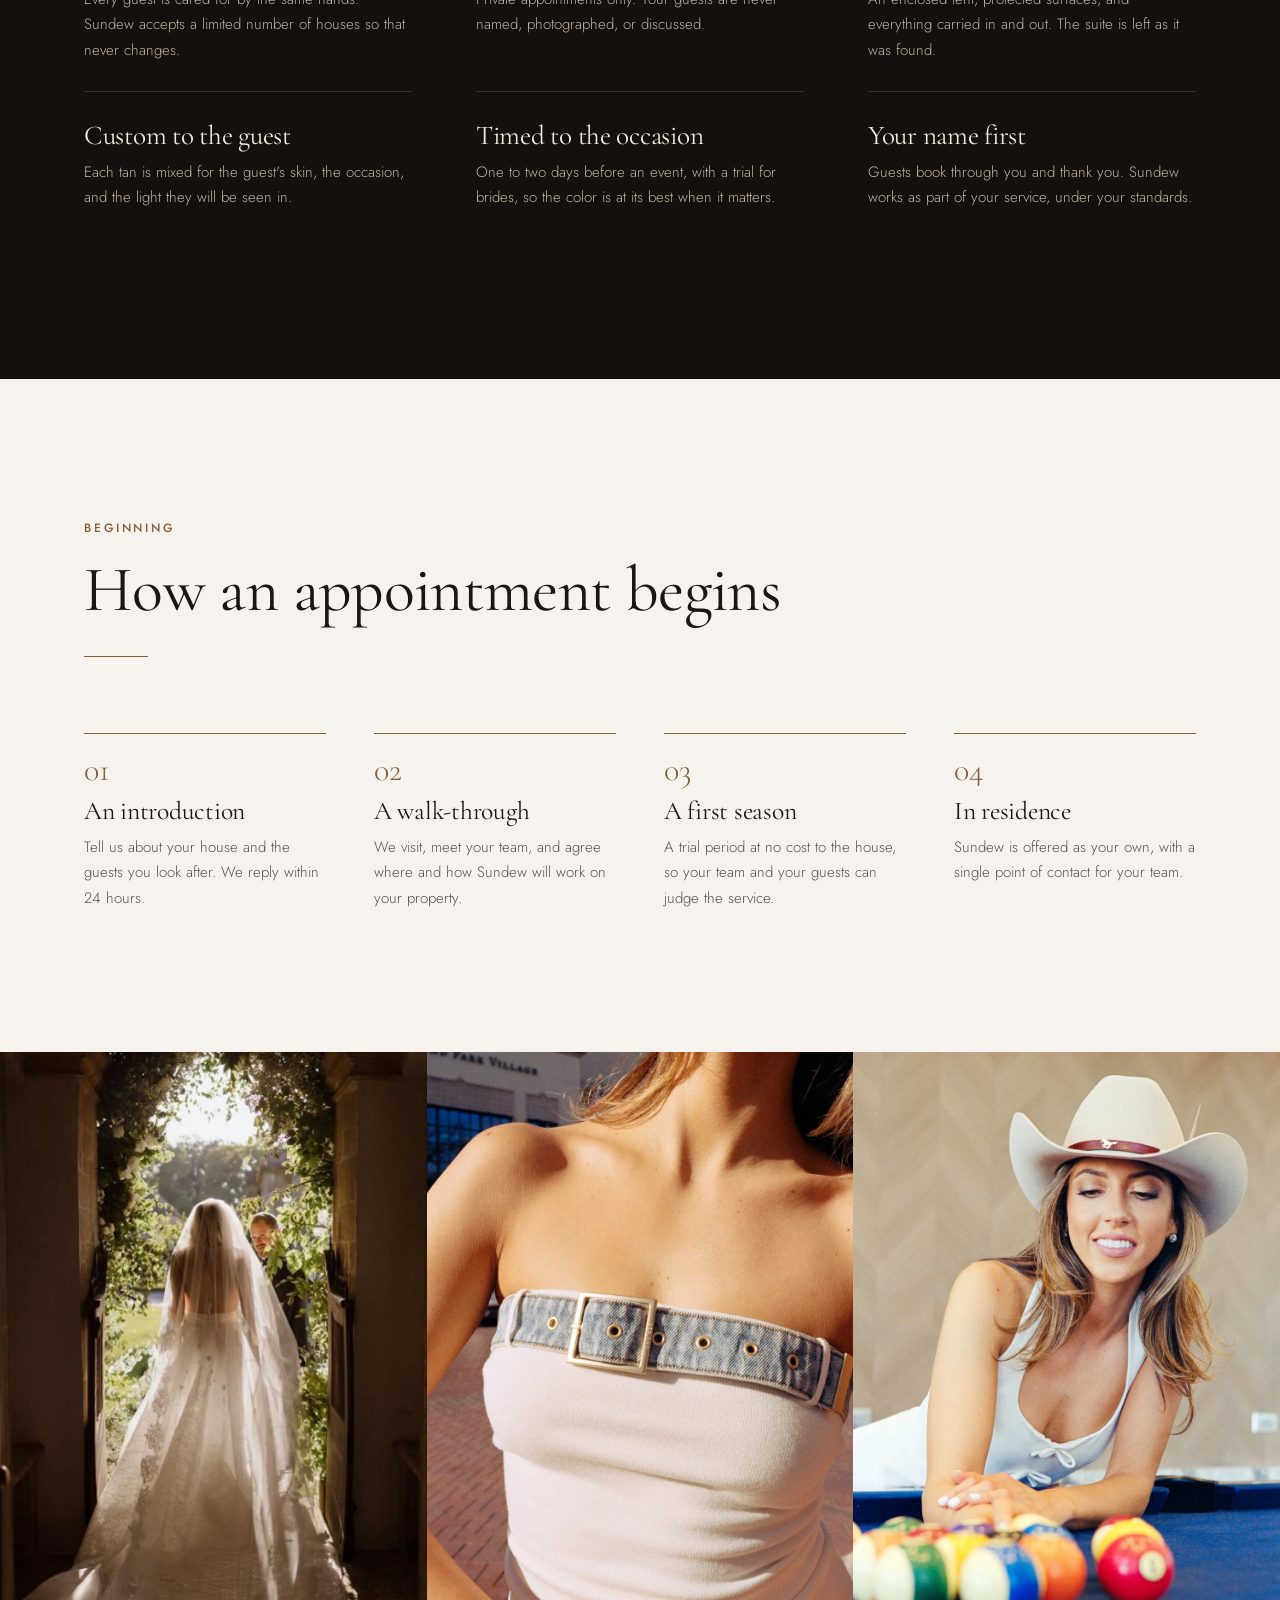
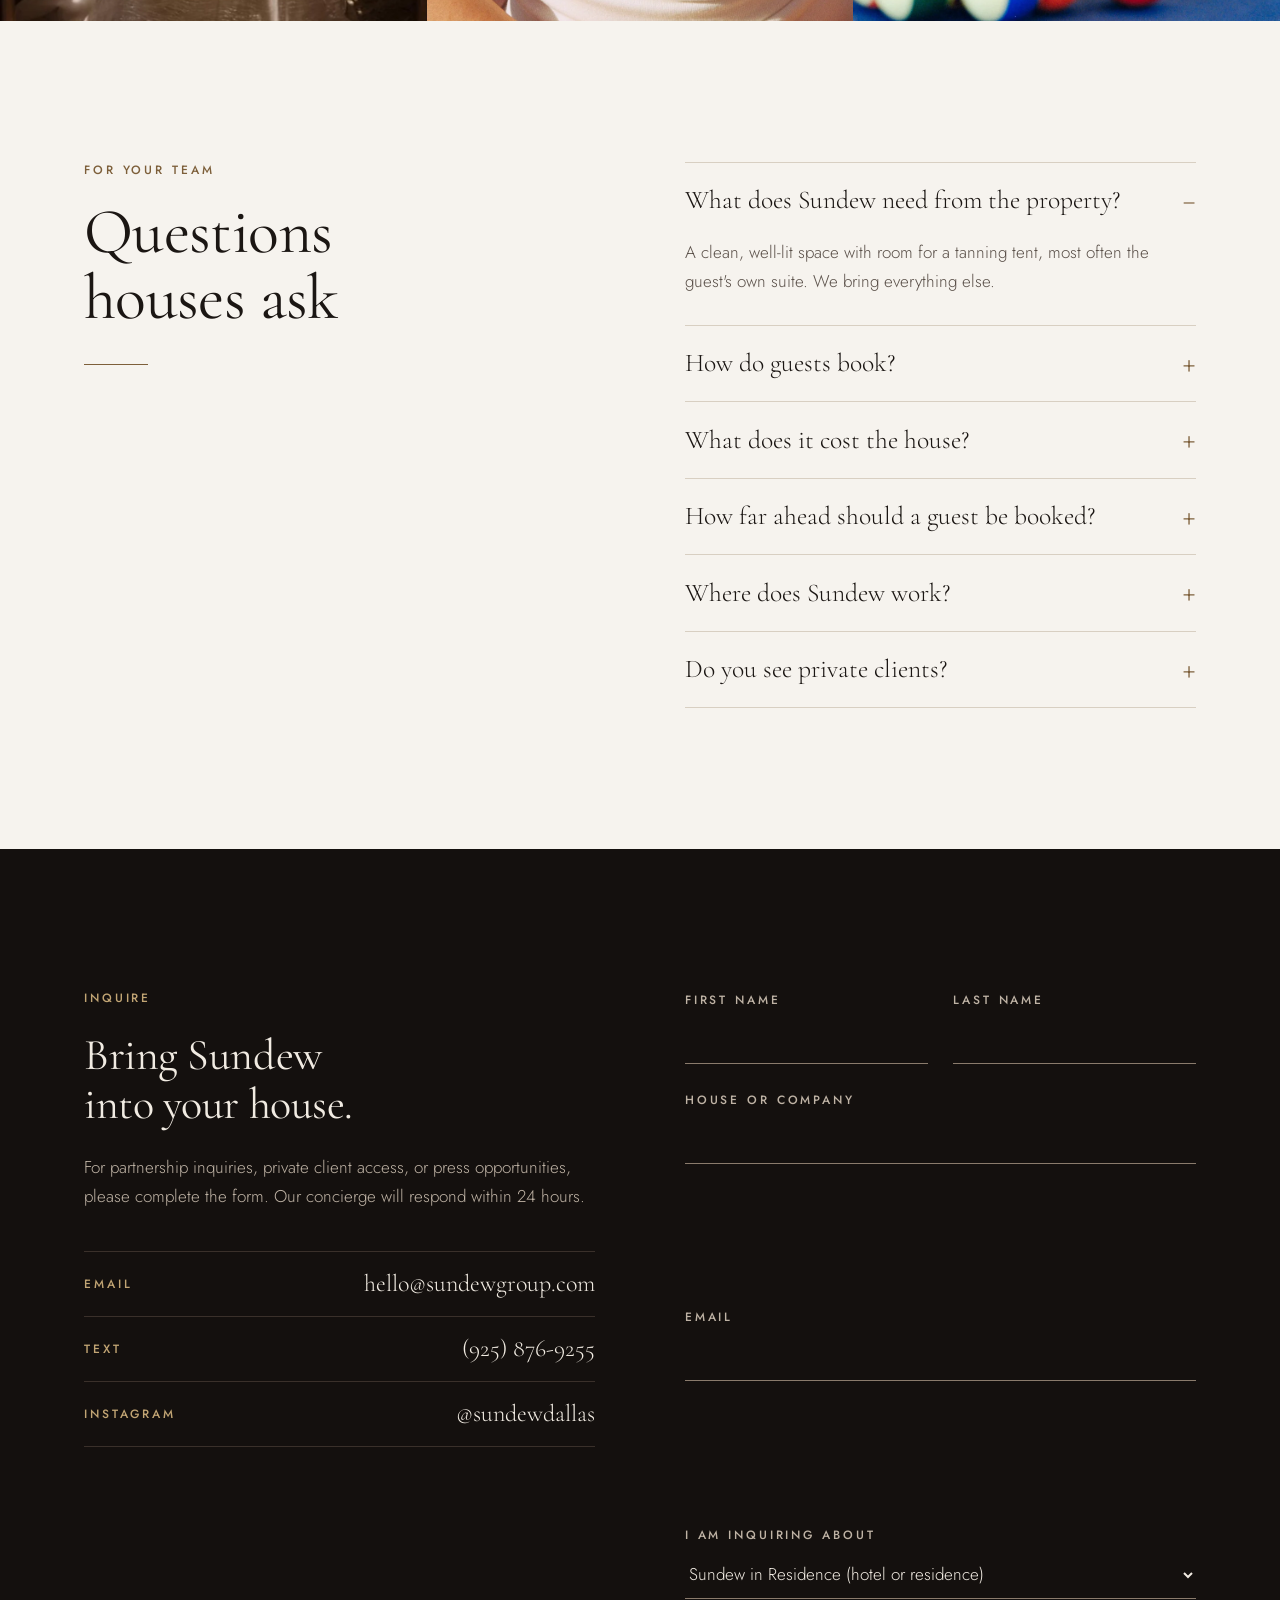
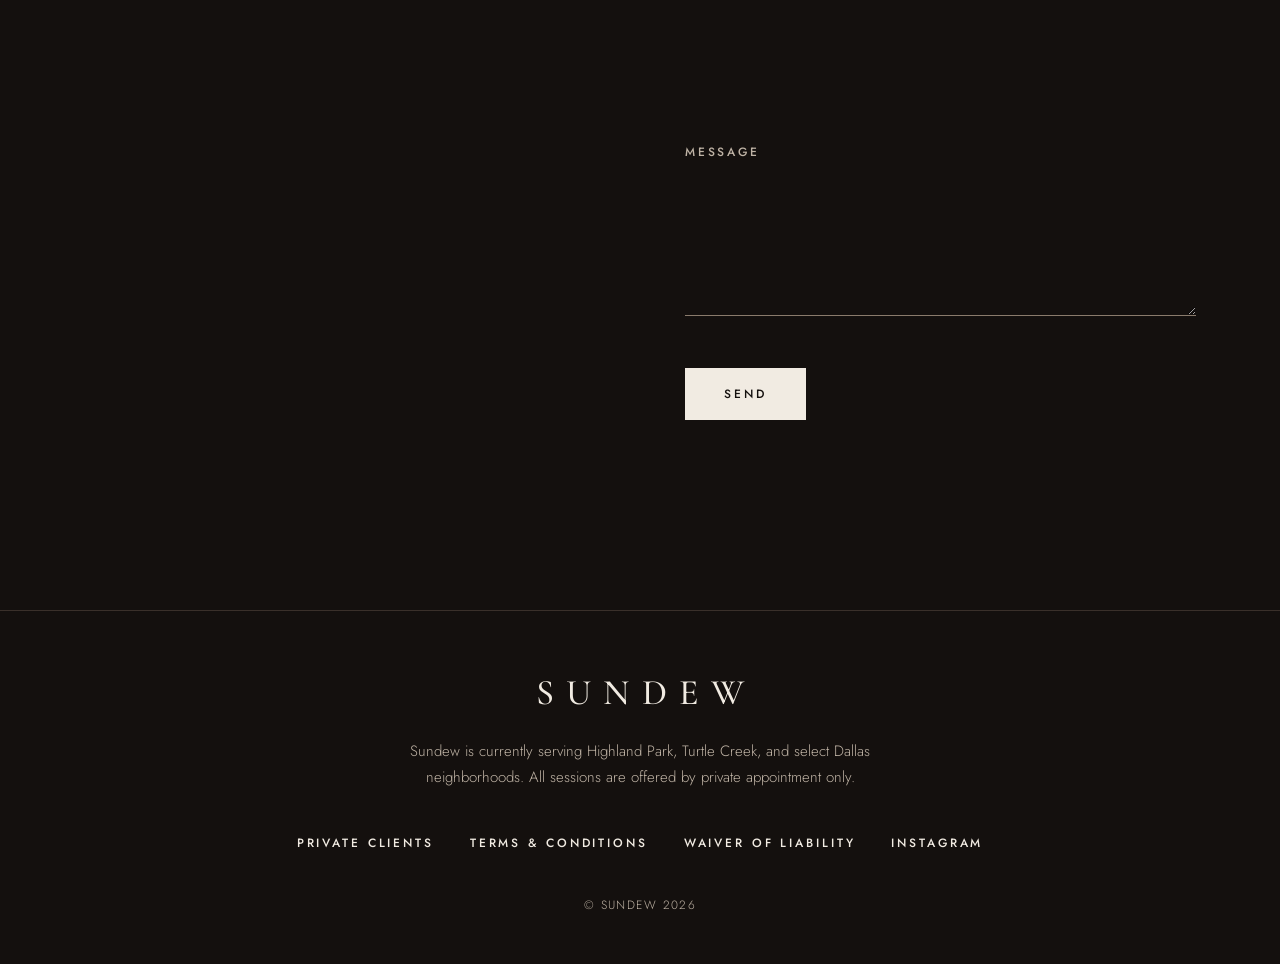
==== commit 162ce95e: "Update index.html" ====
--- a/index.html
+++ b/index.html
@@ -17,10 +17,11 @@
   <link rel="preconnect" href="https://fonts.googleapis.com">
   <link rel="preconnect" href="https://fonts.gstatic.com" crossorigin>
   <link href="https://fonts.googleapis.com/css2?family=Cormorant+Garamond:ital,wght@0,400;0,500;1,400&family=Jost:wght@300;400;500&display=swap" rel="stylesheet">
-  <link rel="stylesheet" href="css/styles.css?v=4">
+  <link rel="stylesheet" href="css/styles.css?v=5">
 </head>
 <body class="home">
   <a class="skip-link" href="#main">Skip to content</a>
+  <div class="curtain" aria-hidden="true"><span class="wordmark">Sundew</span></div>
 
   <!-- ============ HEADER ============ -->
   <header class="site-header site-header--over">
@@ -40,6 +41,7 @@
     <!-- ============ HERO ============ -->
     <section class="hero" id="top">
       <img class="hero-img" src="assets/photos/hero.webp" alt="Sun-kissed shoulders and collarbone in warm afternoon light" width="2500" height="1666" fetchpriority="high">
+      <div class="hero-glow" aria-hidden="true"></div>
       <div class="hero-copy">
         <p class="label">Dallas &middot; By appointment to the house</p>
         <h1>Because luxury should <em>never fade.</em></h1>
@@ -49,11 +51,18 @@
           <a class="text-link" href="private.html">Private clients</a>
         </div>
       </div>
+      <div class="seal" aria-hidden="true">
+        <svg viewBox="0 0 200 200">
+          <defs><path id="seal-path" d="M100,100 m-80,0 a80,80 0 1,1 160,0 a80,80 0 1,1 -160,0"/></defs>
+          <g class="seal-ring"><text><textPath href="#seal-path" textLength="494" lengthAdjust="spacing">By private appointment &#183; Dallas &#183; By private appointment &#183; Dallas &#183;</textPath></text></g>
+          <text class="seal-s" x="100" y="119" text-anchor="middle">S</text>
+        </svg>
+      </div>
     </section>
 
     <!-- ============ IN RESIDENCE ============ -->
     <section class="residence" aria-label="Where Sundew is in residence">
-      <div class="wrap">
+      <div class="wrap" data-stagger>
         <p class="label">In residence at</p>
         <p class="residence-name">Hotel Swexan, Dallas</p>
       </div>
@@ -61,7 +70,7 @@
 
     <!-- ============ THE IDEA ============ -->
     <section class="section manifesto">
-      <div class="wrap">
+      <div class="wrap" data-stagger>
         <p class="label">The idea</p>
         <p class="statement">A great house already keeps a florist, a tailor, and a car. Sundew is its sunless artist.</p>
         <p>Your guests arrive for the wedding weekend, the gala, the photograph that will be kept. They expect to look their best, and they expect not to leave the suite to do it.</p>
@@ -69,19 +78,57 @@
       </div>
     </section>
 
+    <!-- ============ THE EVENING (pinned story) ============ -->
+    <section class="story" aria-label="One guest, one evening">
+      <div class="story-grid">
+        <div class="story-media" aria-hidden="true">
+          <img class="is-active" src="assets/photos/portrait-detail.webp" alt="" width="1000" height="1500" loading="lazy">
+          <img src="assets/photos/portrait-wall.webp" alt="" width="1000" height="1500" loading="lazy">
+          <img src="assets/photos/society.webp" alt="" width="1000" height="1245" loading="lazy">
+          <img src="assets/photos/bride-garden.webp" alt="" width="1000" height="1244" loading="lazy">
+        </div>
+        <div class="story-chapters">
+          <div class="story-intro">
+            <p class="label">One guest, one evening</p>
+            <h2>What your guest remembers</h2>
+          </div>
+          <article class="chapter">
+            <p class="label">The request</p>
+            <h3>She mentions Saturday.</h3>
+            <p>A gala, a wedding, a dinner she has been looking forward to for months. Your concierge makes one call.</p>
+          </article>
+          <article class="chapter">
+            <p class="label">The arrival</p>
+            <h3>We come to her.</h3>
+            <p>Sundew arrives quietly, is shown to the suite, and has everything in place within minutes. She does not leave the room.</p>
+          </article>
+          <article class="chapter">
+            <p class="label">The tan</p>
+            <h3>Made for her alone.</h3>
+            <p>A custom airbrush tan, mixed for her skin and for the light she will be seen in, applied in complete privacy.</p>
+          </article>
+          <article class="chapter">
+            <p class="label">The evening</p>
+            <h3>She walks in glowing.</h3>
+            <p>The suite is left exactly as it was found. What stays with her is how she looked that night, and who arranged it.</p>
+          </article>
+        </div>
+      </div>
+    </section>
+
     <!-- ============ FOR HOUSES ============ -->
     <section class="section services" id="houses">
       <div class="wrap">
-        <div class="section-head">
+        <div class="section-head" data-reveal>
           <p class="label">For houses</p>
           <h2>Three ways to appoint Sundew</h2>
         </div>
 
         <article class="service">
-          <figure class="service-figure">
+          <figure class="service-figure" data-reveal>
             <img src="assets/photos/portrait-wall.webp" alt="A Sundew client in a white strapless dress leaning against a limestone wall" width="1000" height="1500" loading="lazy">
           </figure>
-          <div class="service-copy">
+          <div class="service-copy" data-stagger>
             <p class="label">Hotels &amp; private residences</p>
             <h3>Sundew in Residence</h3>
             <p>Sundew becomes your property's named sunless service, offered to guests and residents as your own. Now in residence at Hotel Swexan.</p>
@@ -95,10 +142,10 @@
         </article>
 
         <article class="service service--flip">
-          <figure class="service-figure">
+          <figure class="service-figure" data-reveal>
             <img src="assets/photos/bridal.webp" alt="A bride in a silk gown and veil holding a white bouquet" width="1000" height="1245" loading="lazy">
           </figure>
-          <div class="service-copy">
+          <div class="service-copy" data-stagger>
             <p class="label">Planners, ateliers &amp; venues</p>
             <h3>The Wedding Weekend</h3>
             <p>The Bridal Edit, offered to your brides as part of your service and designed for their most photographed day.</p>
@@ -112,10 +159,10 @@
         </article>
 
         <article class="service">
-          <figure class="service-figure">
+          <figure class="service-figure" data-reveal>
             <img src="assets/photos/society.webp" alt="A Sundew client in white lace and a grey fedora seated on a blush velvet chair" width="1000" height="1245" loading="lazy">
           </figure>
-          <div class="service-copy">
+          <div class="service-copy" data-stagger>
             <p class="label">Brands, clubs &amp; private events</p>
             <h3>The Private Suite</h3>
             <p>A Sundew suite for the people you most want to look after: your best clients, your members, your guests of honor.</p>
@@ -133,11 +180,11 @@
     <!-- ============ THE STANDARD ============ -->
     <section class="section standard" id="standard">
       <div class="wrap">
-        <div class="section-head">
+        <div class="section-head" data-reveal>
           <p class="label">The Sundew standard</p>
           <h2>How we work inside your house</h2>
         </div>
-        <ul class="standard-list">
+        <ul class="standard-list" data-stagger>
           <li>
             <h3>One artist</h3>
             <p>Every guest is cared for by the same hands. Sundew accepts a limited number of houses so that never changes.</p>
@@ -174,11 +221,11 @@
     <!-- ============ HOW AN APPOINTMENT BEGINS ============ -->
     <section class="section">
       <div class="wrap">
-        <div class="section-head">
+        <div class="section-head" data-reveal>
           <p class="label">Beginning</p>
           <h2>How an appointment begins</h2>
         </div>
-        <ol class="steps">
+        <ol class="steps" data-stagger>
           <li>
             <h3>An introduction</h3>
             <p>Tell us about your house and the guests you look after. We reply within 24 hours.</p>
@@ -209,11 +256,11 @@
     <!-- ============ QUESTIONS FROM HOUSES ============ -->
     <section class="section faqs" id="faq">
       <div class="wrap faq-layout">
-        <div class="section-head">
+        <div class="section-head" data-reveal>
           <p class="label">For your team</p>
           <h2>Questions houses ask</h2>
         </div>
-        <div class="faq-list">
+        <div class="faq-list" data-reveal>
           <details class="faq" open>
             <summary>What does Sundew need from the property?</summary>
             <p>A clean, well-lit space with room for a tanning tent, most often the guest's own suite. We bring everything else.</p>
@@ -245,7 +292,7 @@
     <!-- ============ INQUIRE ============ -->
     <section class="section contact" id="inquire">
       <div class="wrap contact-grid">
-        <div class="contact-copy">
+        <div class="contact-copy" data-stagger>
           <p class="label">Inquire</p>
           <h2>Bring Sundew into your house.</h2>
           <p>For partnership inquiries, private client access, or press opportunities, please complete the form. Our concierge will respond within 24 hours.</p>
@@ -256,7 +303,7 @@
           </dl>
         </div>
 
-        <form class="contact-form" id="contact-form" novalidate>
+        <form class="contact-form" id="contact-form" novalidate data-reveal>
           <div class="field-row">
             <div class="field">
               <label for="f-first">First name</label>
@@ -312,6 +359,6 @@
   </footer>
 
   <script src="js/config.js"></script>
-  <script src="js/main.js?v=3"></script>
+  <script src="js/main.js?v=5"></script>
 </body>
 </html>
--- a/css/styles.css
+++ b/css/styles.css
@@ -325,3 +325,83 @@
   html { scroll-behavior: auto; }
   .btn { transition: none; }
 }
+
+/* ---------- Motion and atmosphere ---------- */
+html { scroll-padding-top: 5rem; }
+.curtain {
+  position: fixed; inset: 0; z-index: 100; display: flex; align-items: center; justify-content: center;
+  background: var(--night); color: var(--on-night); pointer-events: none;
+  animation: curtain-lift 1s cubic-bezier(0.7, 0, 0.2, 1) 1.2s forwards;
+}
+.curtain .wordmark { font-size: clamp(1.75rem, 4vw, 3rem); animation: curtain-mark 1.2s ease both; }
+@keyframes curtain-lift { to { transform: translateY(-100%); visibility: hidden; } }
+@keyframes curtain-mark { from { opacity: 0; letter-spacing: 0.7em; } to { opacity: 1; letter-spacing: 0.34em; } }
+
+.site-header--over { position: fixed; transition: background-color 0.4s ease; }
+.site-header--over .header-row { transition: padding 0.4s ease; }
+.site-header--over.is-scrolled { background: rgba(20, 16, 14, 0.88); -webkit-backdrop-filter: blur(10px); backdrop-filter: blur(10px); }
+.site-header--over.is-scrolled .header-row { padding-block: 0.8rem; }
+
+.home .hero-img { animation: none; transform: translate3d(0, calc(var(--scroll, 0) * 0.18px), 0) scale(1.1); }
+.home .hero-copy > * { animation-delay: 1.5s; }
+.home .hero-copy > :nth-child(2) { animation-delay: 1.65s; }
+.home .hero-copy > :nth-child(3) { animation-delay: 1.8s; }
+.home .hero-copy > :nth-child(4) { animation-delay: 1.95s; }
+.hero-glow {
+  position: absolute; inset: 0; z-index: 1; pointer-events: none; mix-blend-mode: soft-light;
+  background: radial-gradient(30rem circle at var(--mx, 72%) var(--my, 32%), rgba(255, 214, 150, 0.5), transparent 62%);
+}
+.seal { position: absolute; right: var(--gutter); bottom: clamp(3rem, 7vw, 5.5rem); z-index: 1; width: 9.5rem; height: 9.5rem; color: var(--on-night); }
+.seal svg { display: block; width: 100%; height: 100%; overflow: visible; }
+.seal-ring { transform-origin: 100px 100px; animation: seal-spin 44s linear infinite; }
+.seal-ring text { font: 500 10px var(--font-body); letter-spacing: 0.3em; text-transform: uppercase; fill: currentColor; }
+.seal-s { font-family: var(--font-display); font-size: 56px; fill: currentColor; }
+@keyframes seal-spin { to { transform: rotate(360deg); } }
+
+/* The evening: a pinned photograph that changes as the story scrolls */
+.story { background: var(--night); color: var(--on-night); }
+.story-grid { display: grid; grid-template-columns: minmax(0, 1fr) minmax(0, 1fr); }
+.story-media { position: sticky; top: 0; height: 100vh; overflow: hidden; }
+.story-media img {
+  position: absolute; inset: 0; width: 100%; height: 100%; object-fit: cover; object-position: 50% 25%;
+  opacity: 0; transform: scale(1.06); transition: opacity 1.1s ease, transform 6s ease;
+}
+.story-media img.is-active { opacity: 1; transform: scale(1); }
+.story-chapters { padding-inline: clamp(1.5rem, 6vw, 6rem); }
+.story-intro { display: flex; flex-direction: column; gap: 1.25rem; padding-top: var(--section-pad); max-width: 30rem; }
+.story .label { color: var(--gilt); }
+.chapter { display: flex; flex-direction: column; justify-content: center; gap: 1.1rem; min-height: 82vh; max-width: 30rem; transition: opacity 0.6s ease; }
+.js .chapter { opacity: 0.25; }
+.js .chapter.is-active { opacity: 1; }
+.chapter h3 { font-size: var(--text-h2); }
+.chapter p:not(.label) { color: var(--on-night-soft); font-size: var(--text-lead); line-height: 1.55; }
+
+/* Reveal on scroll */
+.js [data-reveal] {
+  opacity: 0; transform: translateY(1.75rem);
+  transition: opacity 1s cubic-bezier(0.2, 0.6, 0.2, 1), transform 1s cubic-bezier(0.2, 0.6, 0.2, 1);
+  transition-delay: var(--d, 0s);
+}
+.js [data-reveal].is-in { opacity: 1; transform: none; }
+.js figure[data-reveal] { opacity: 1; transform: none; clip-path: inset(0 0 100% 0); transition: clip-path 1.3s cubic-bezier(0.7, 0, 0.2, 1); }
+.js figure[data-reveal].is-in { clip-path: inset(0); }
+.service-figure { overflow: hidden; }
+.service-figure img { transition: transform 1.6s cubic-bezier(0.2, 0.6, 0.2, 1); }
+.service:hover .service-figure img { transform: scale(1.04); }
+
+@media (max-width: 880px) {
+  .seal { display: none; }
+  .story-grid { grid-template-columns: minmax(0, 1fr); }
+  .story-media { height: 46vh; z-index: 1; }
+  .story-intro { padding-top: 3.5rem; }
+  .chapter { min-height: 62vh; }
+}
+@media (prefers-reduced-motion: reduce) {
+  .curtain { display: none; }
+  .seal-ring { animation: none; }
+  .home .hero-img { transform: none; }
+  .home .hero-copy > * { animation: none; }
+  .story-media img, .service-figure img { transition: none; }
+  .js [data-reveal], .js figure[data-reveal] { opacity: 1; transform: none; clip-path: none; transition: none; }
+  .js .chapter { opacity: 1; }
+}
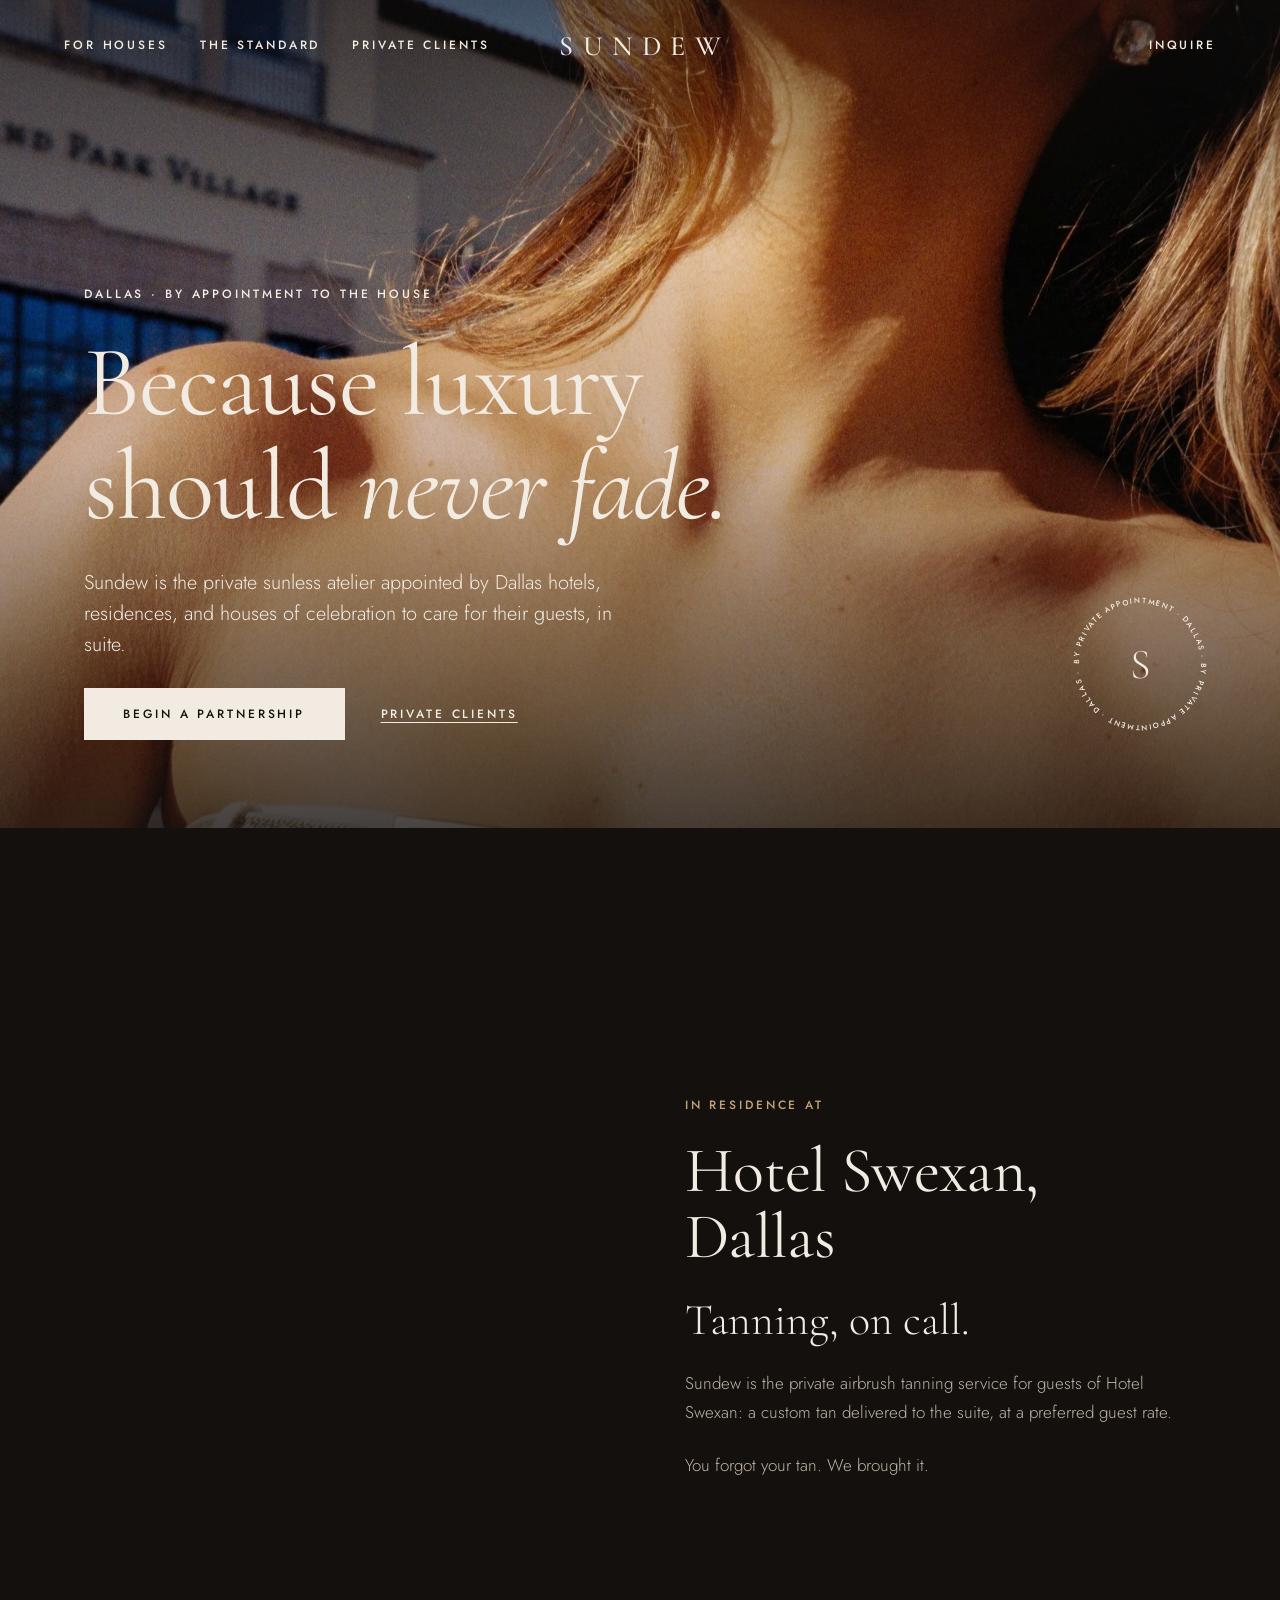
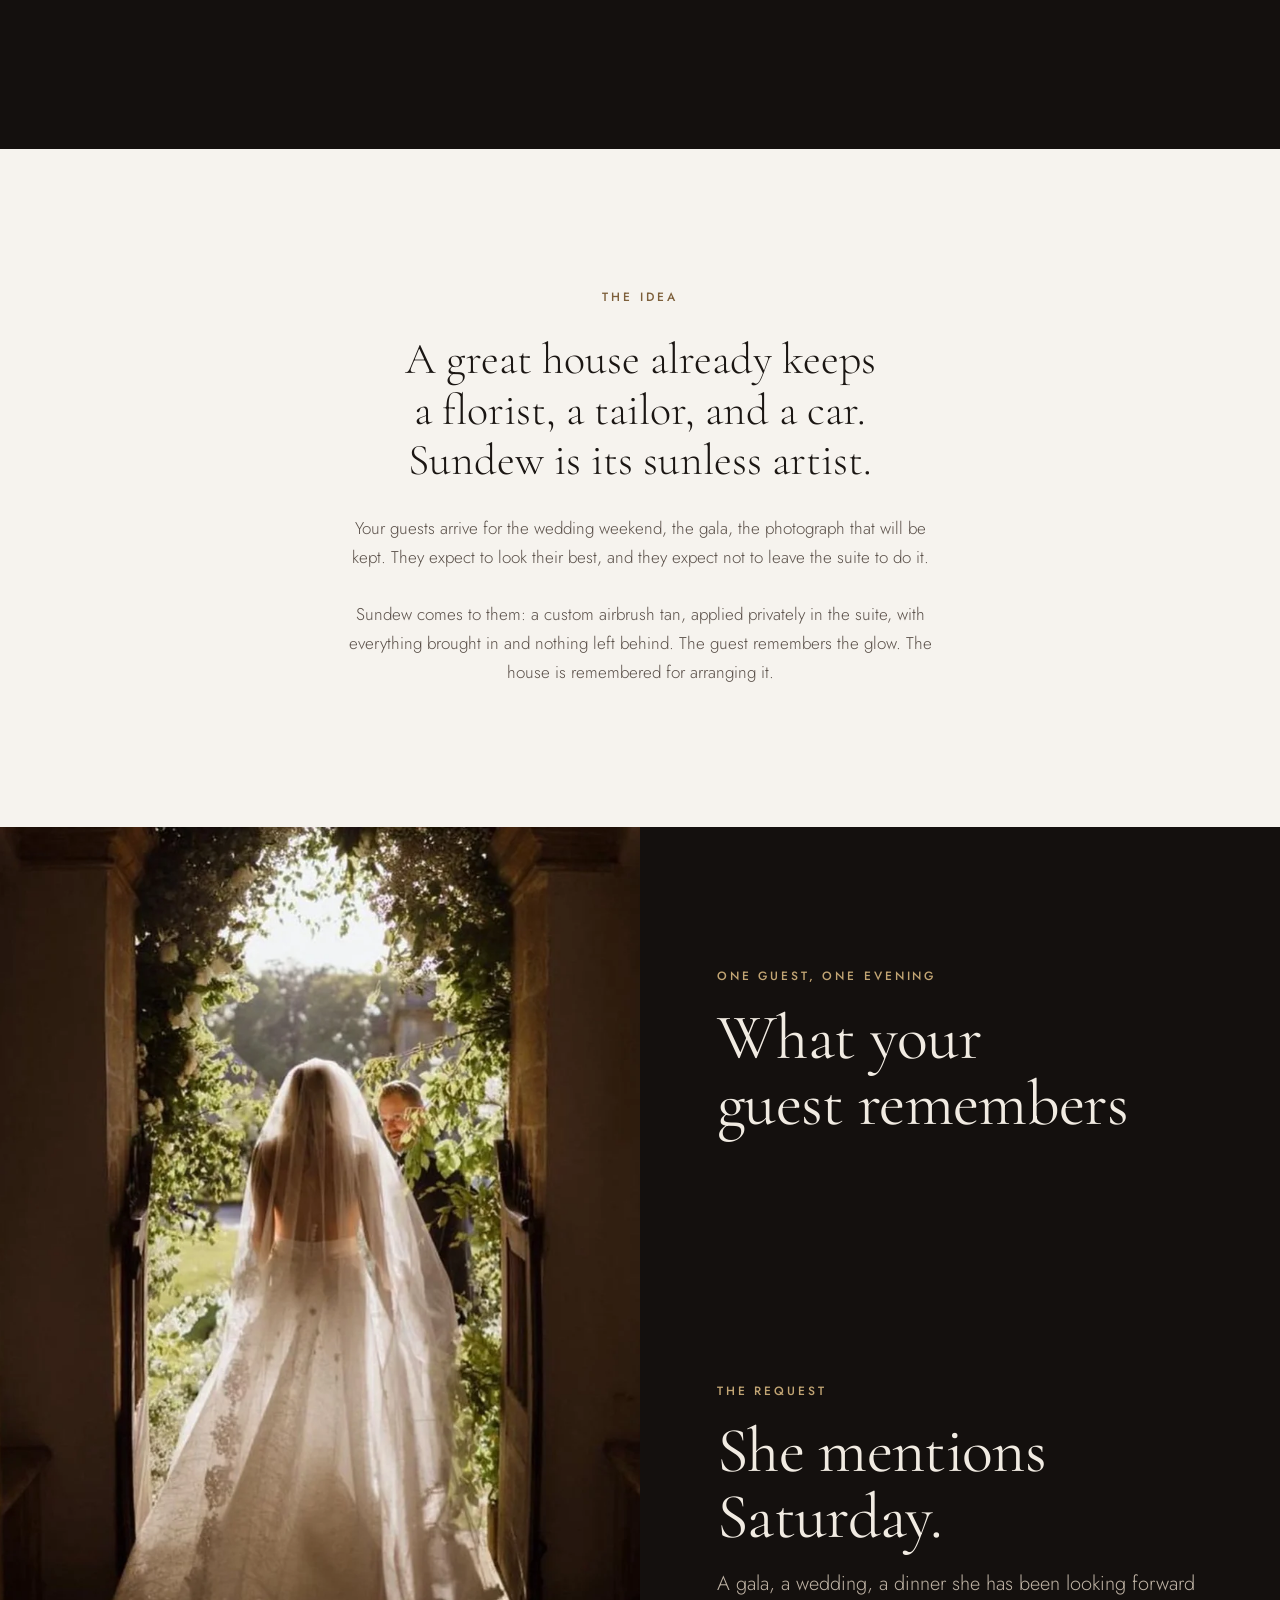
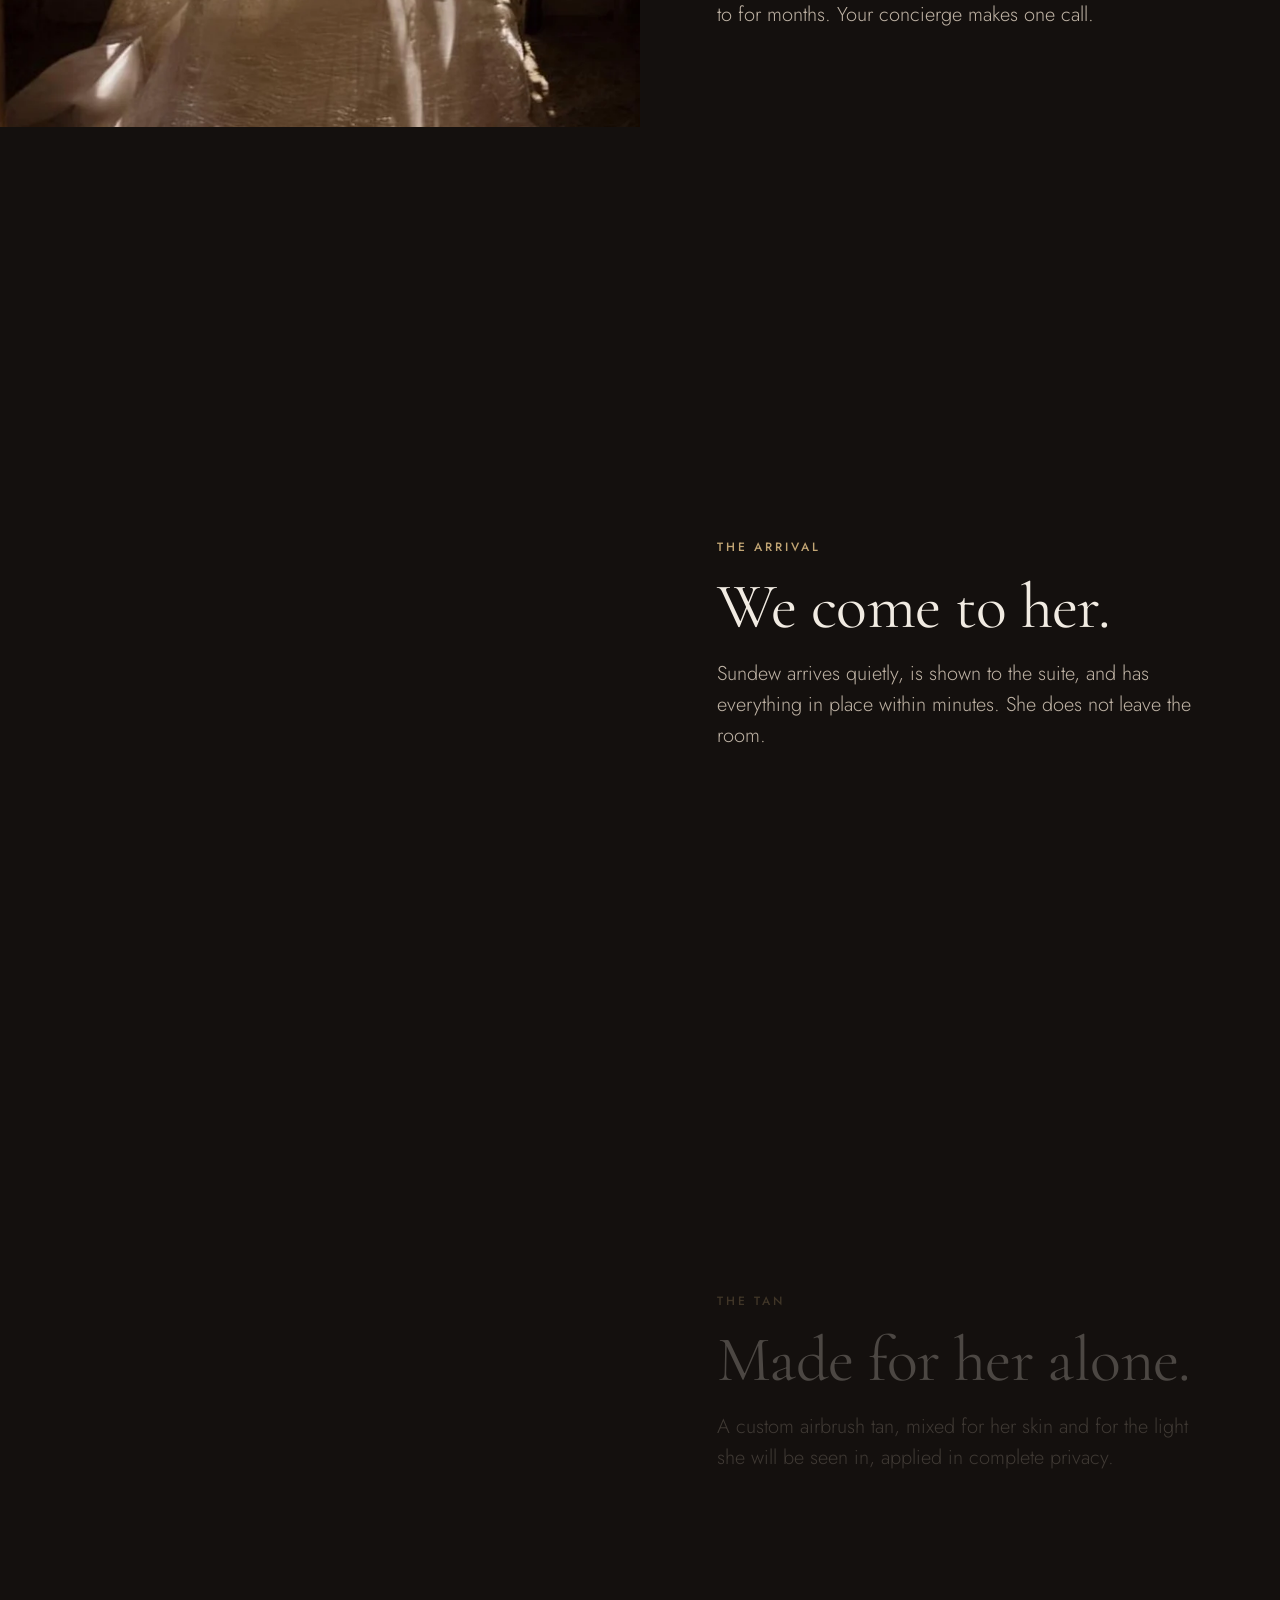
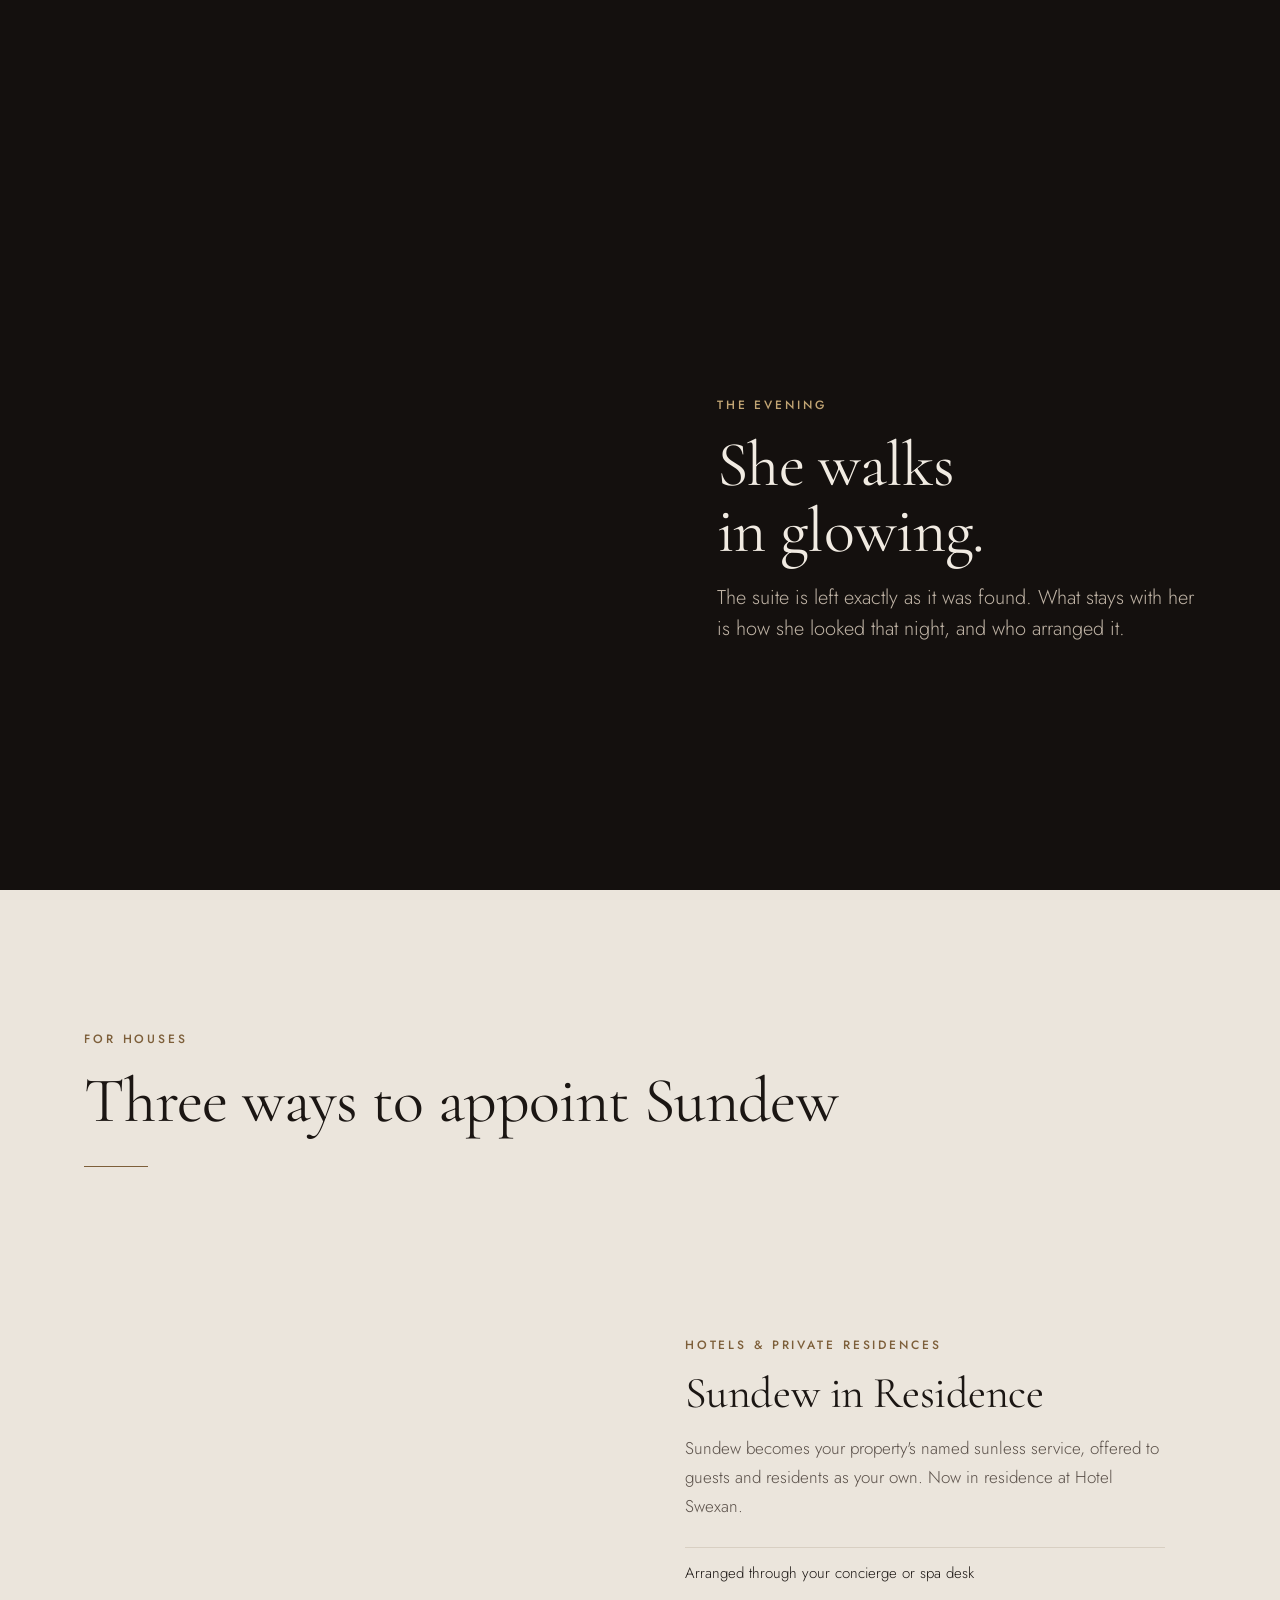
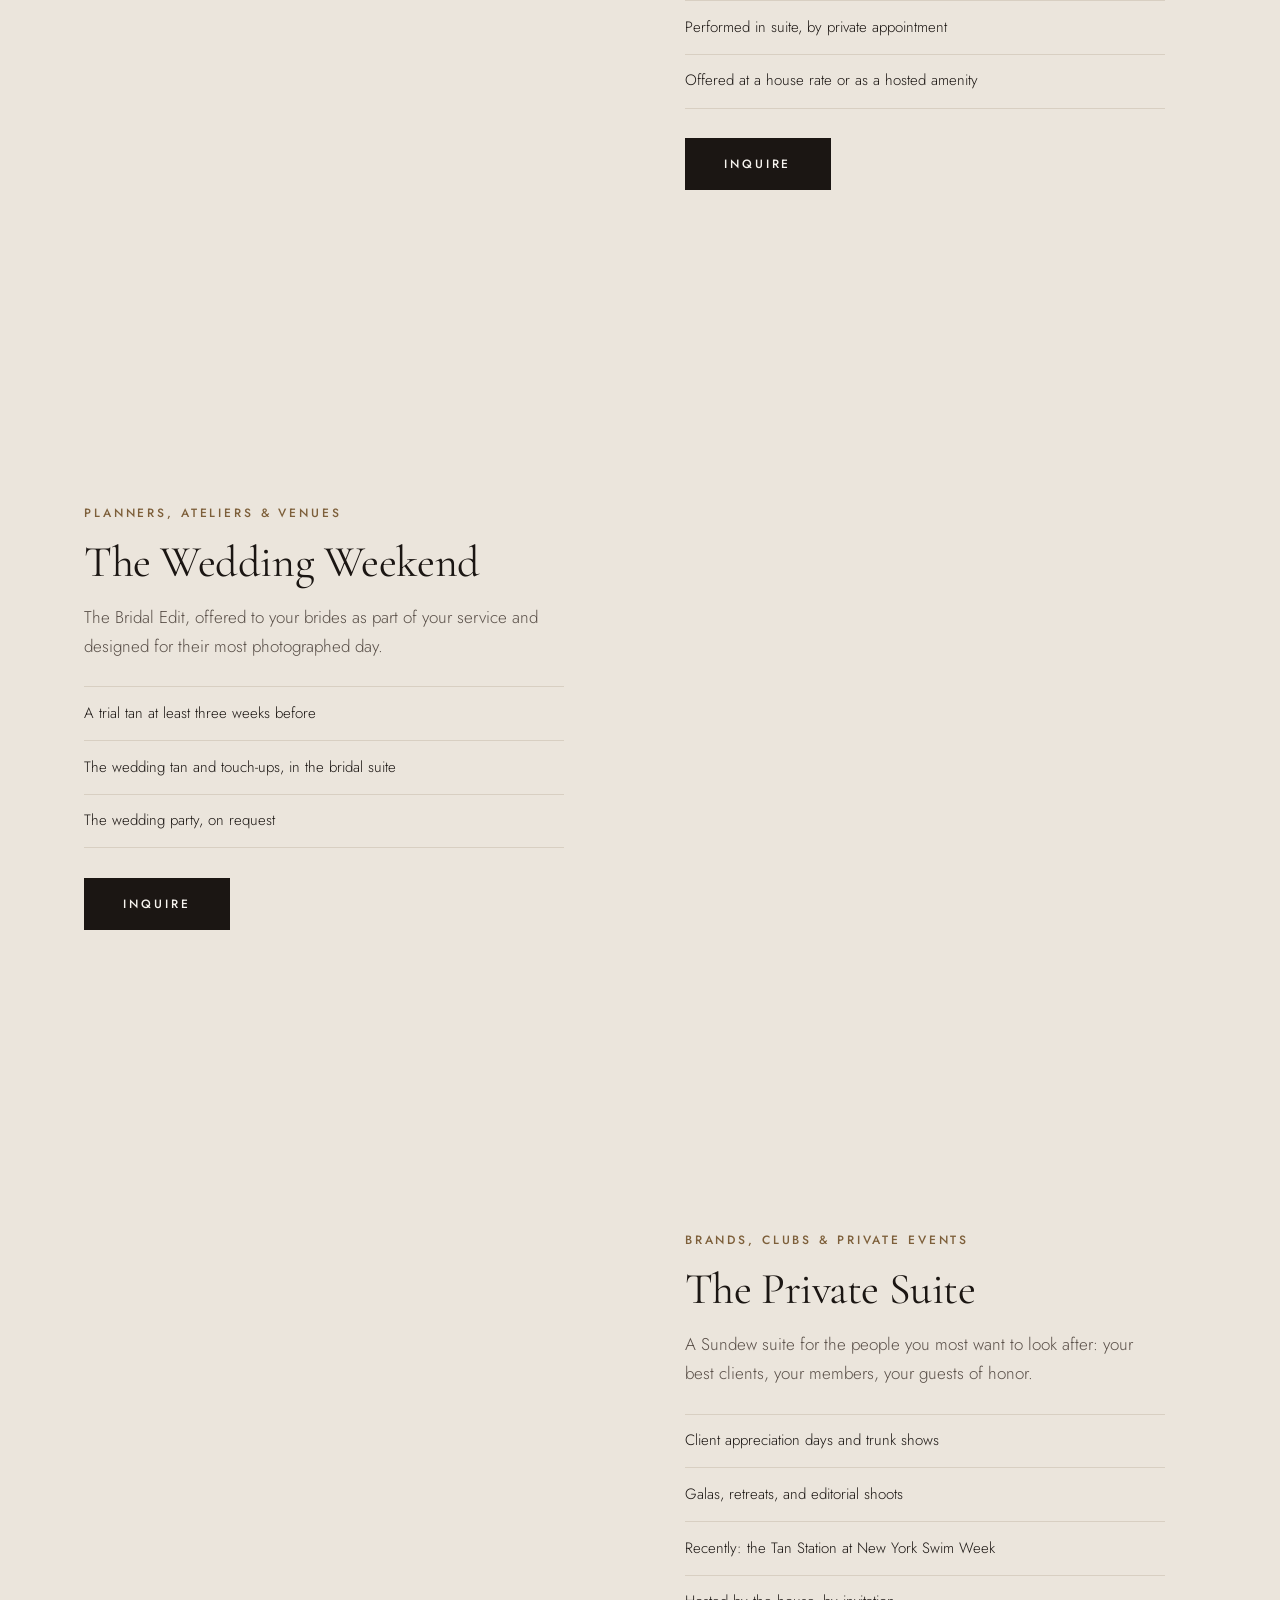
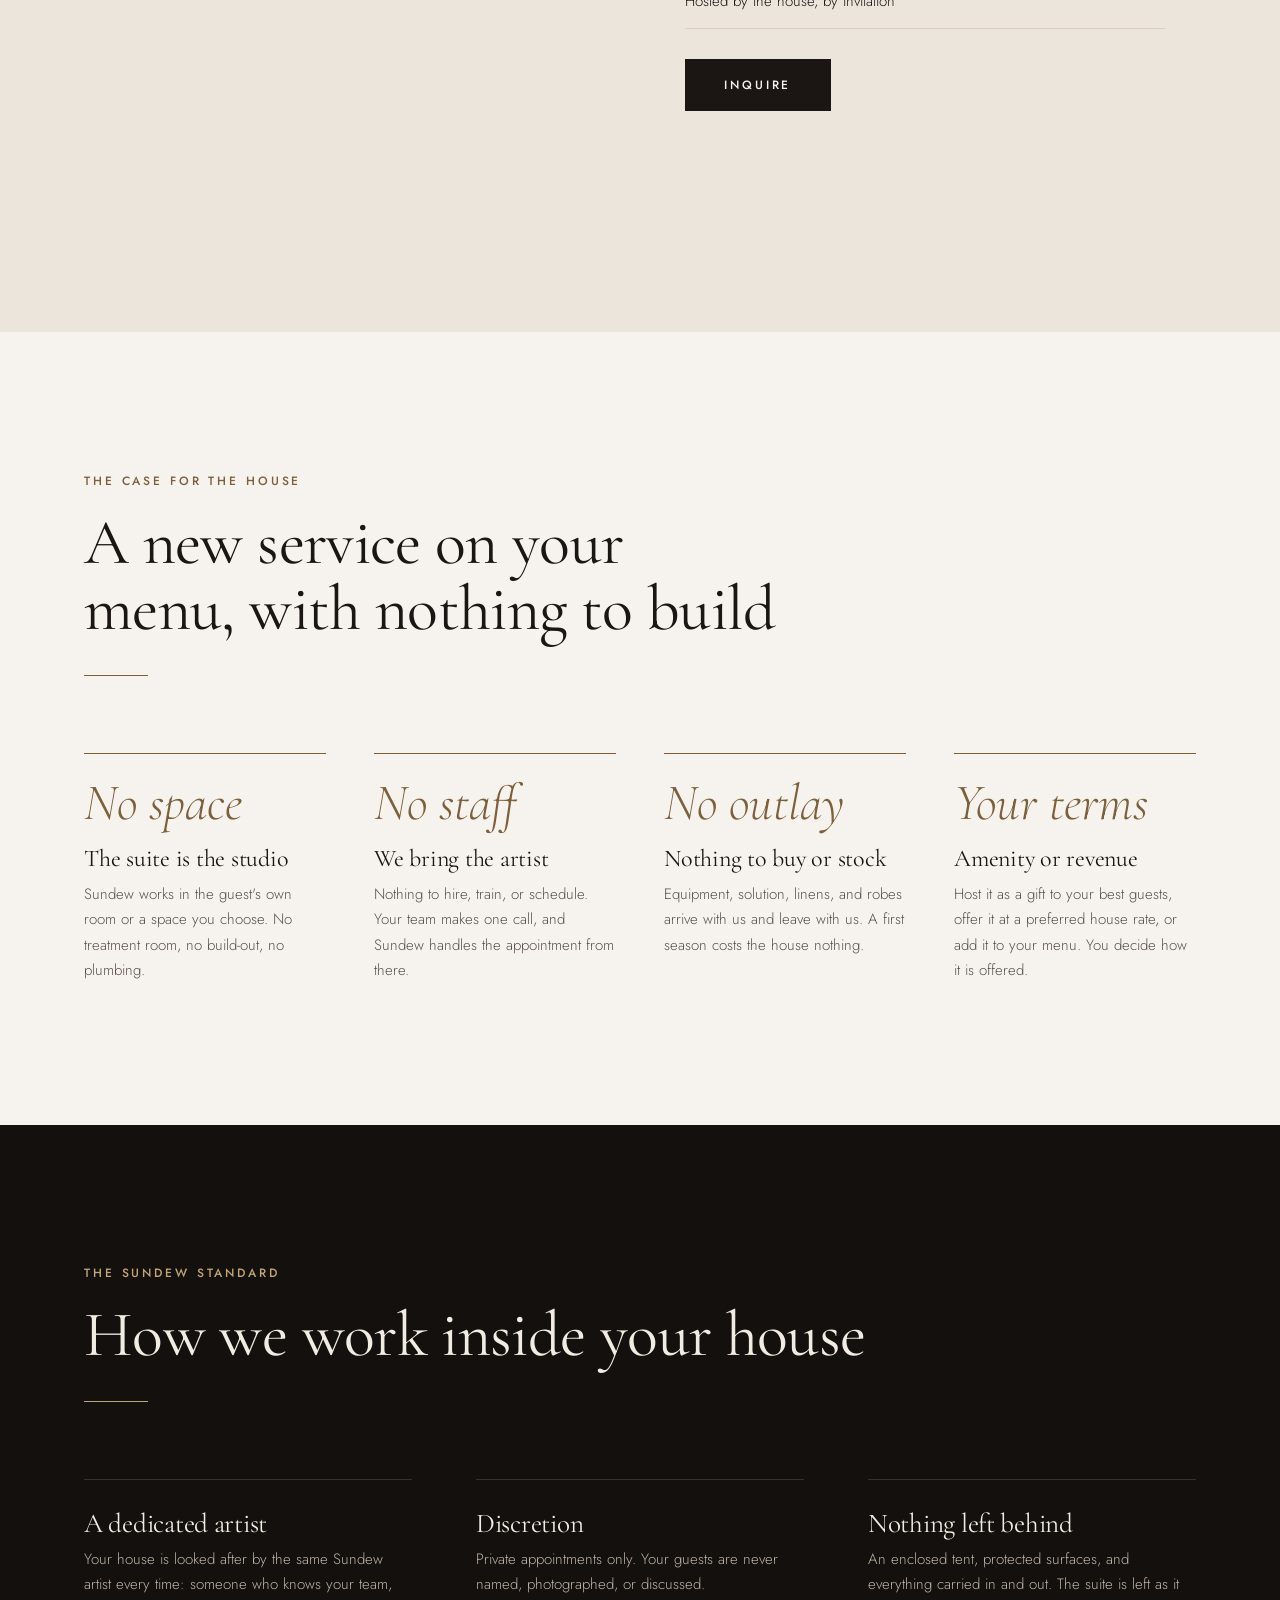
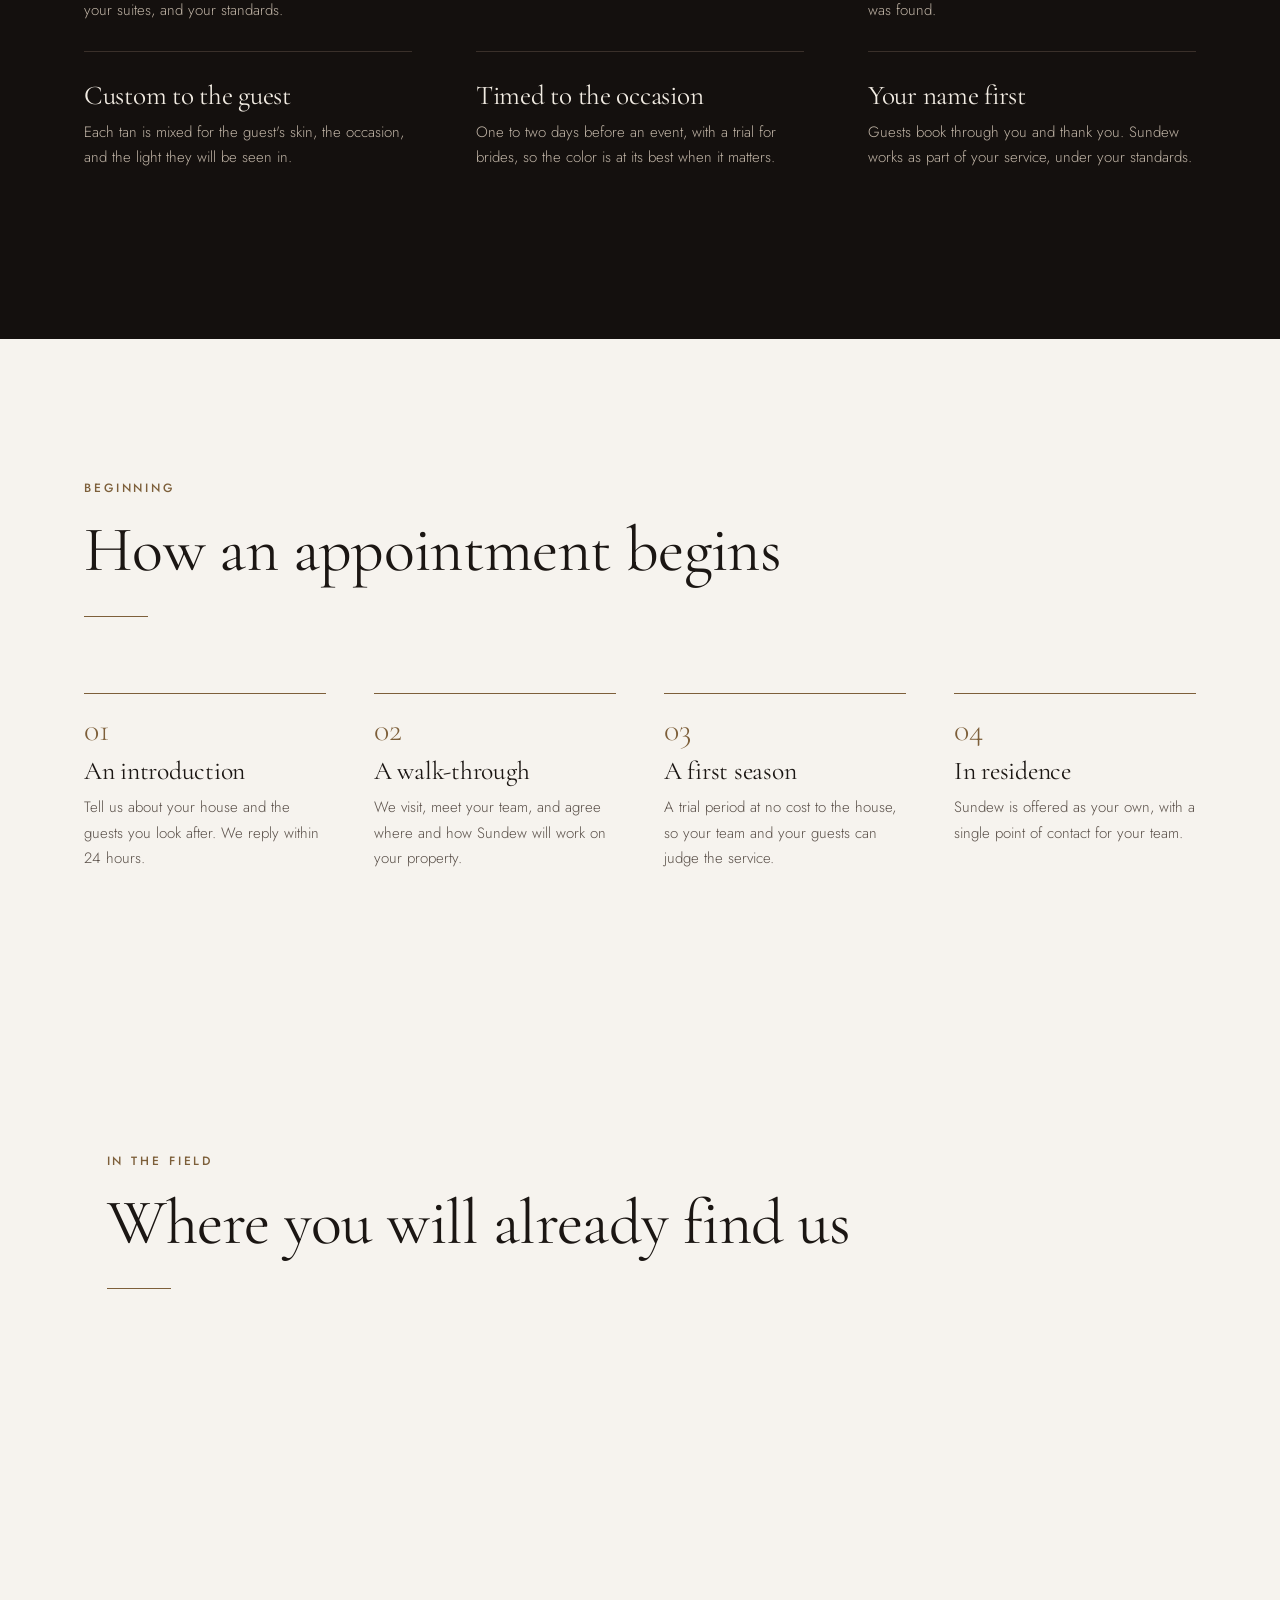
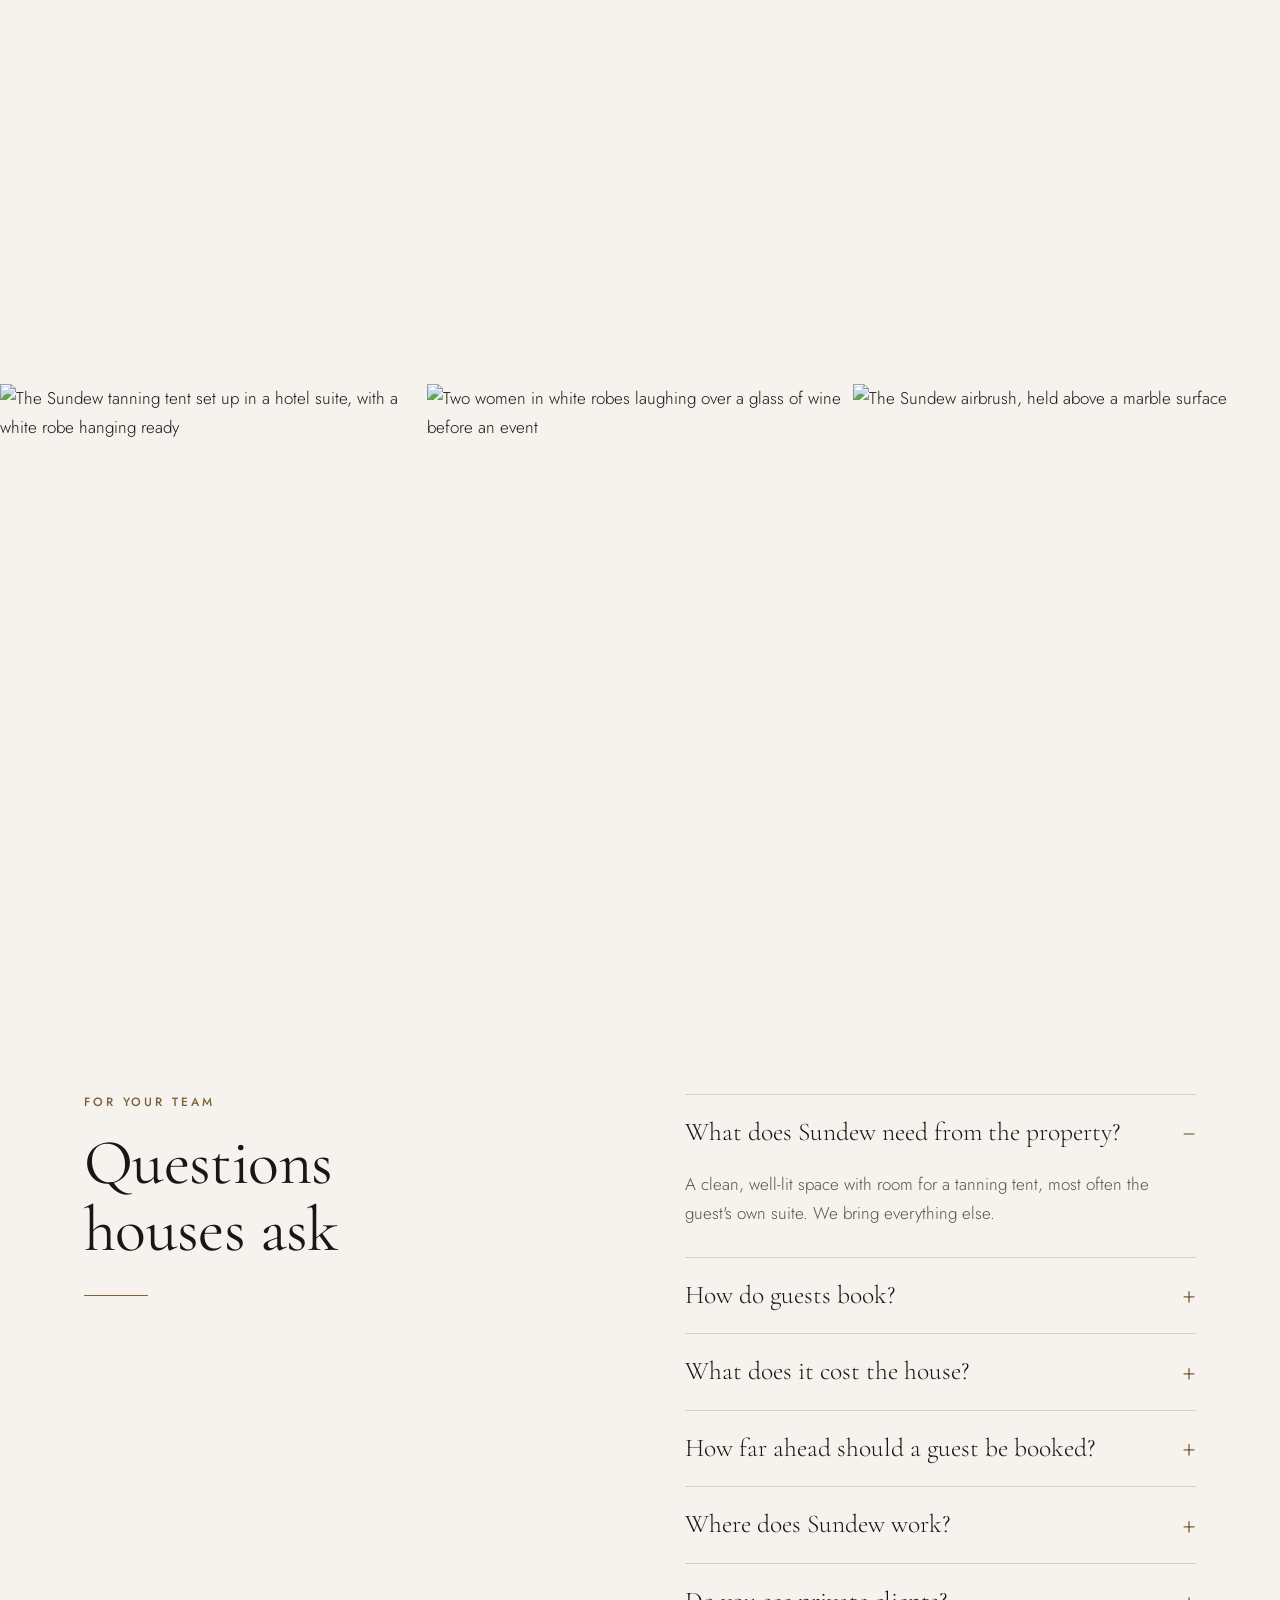
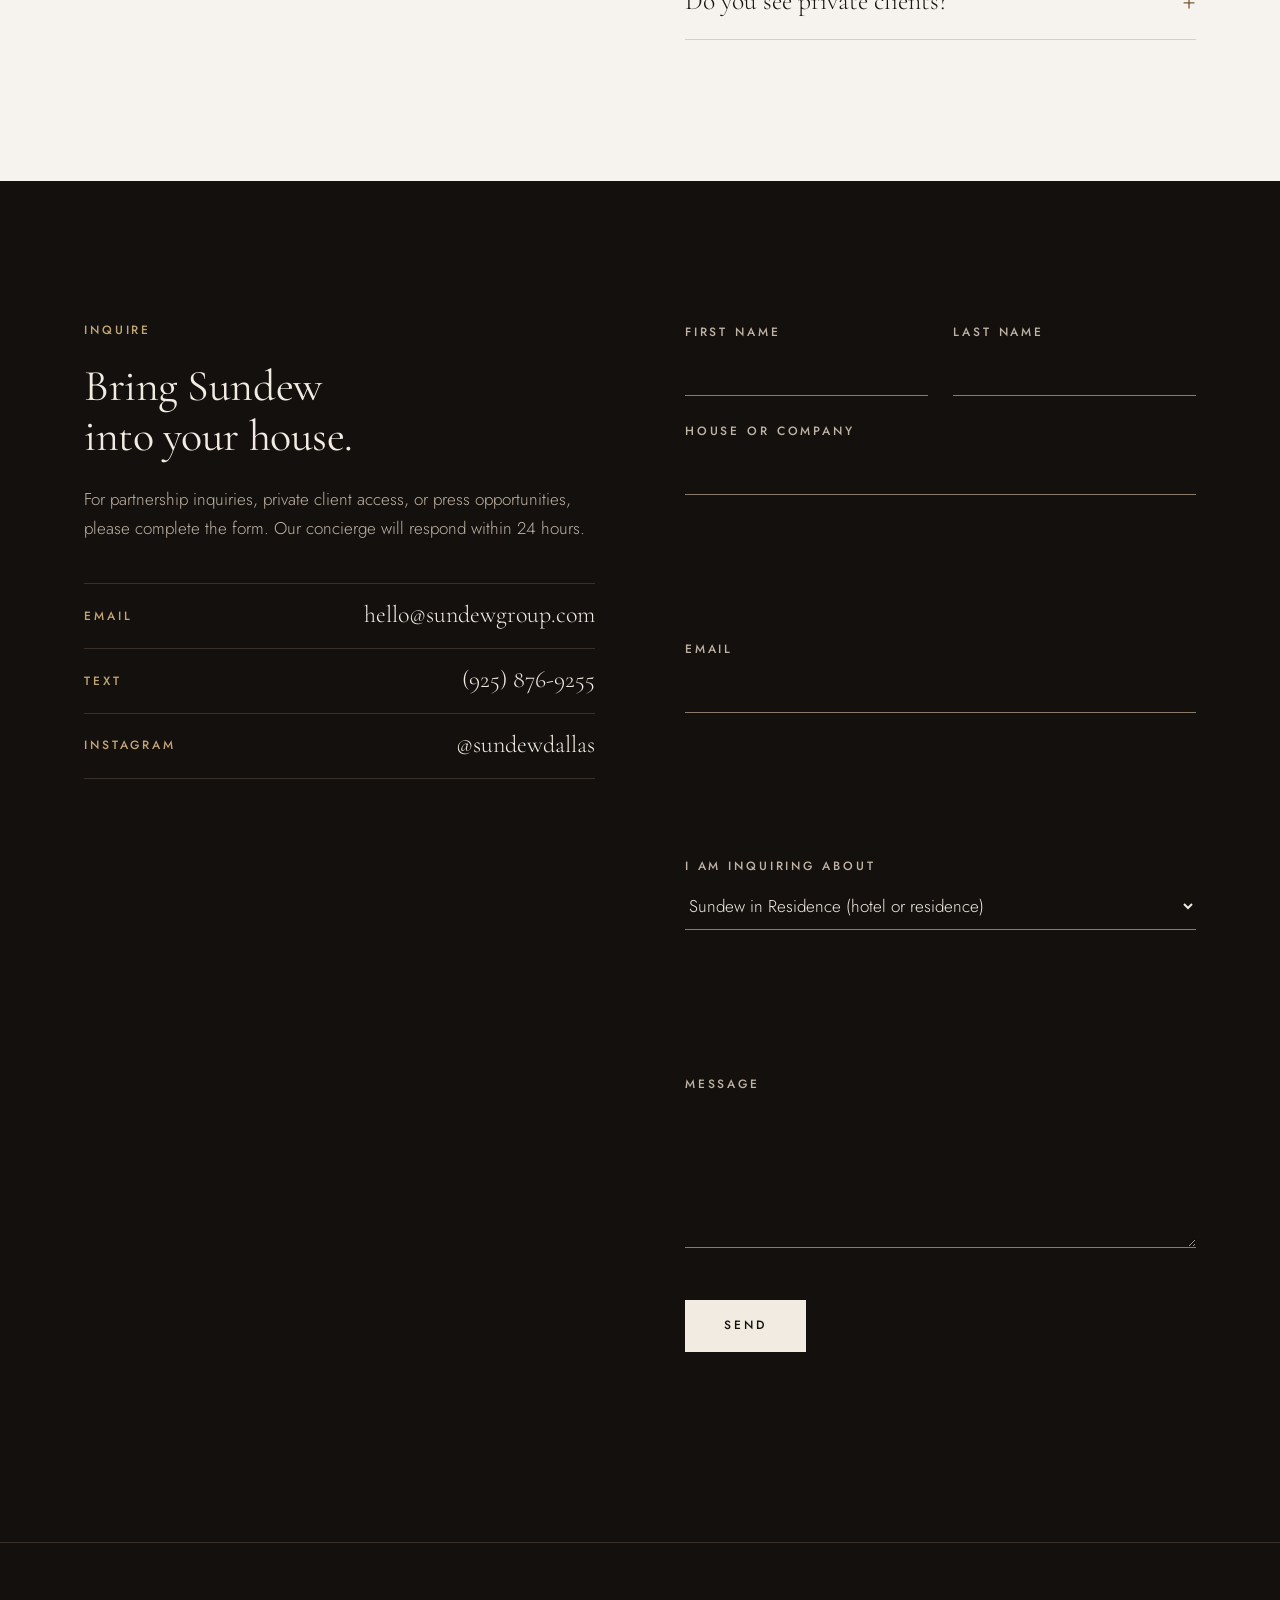
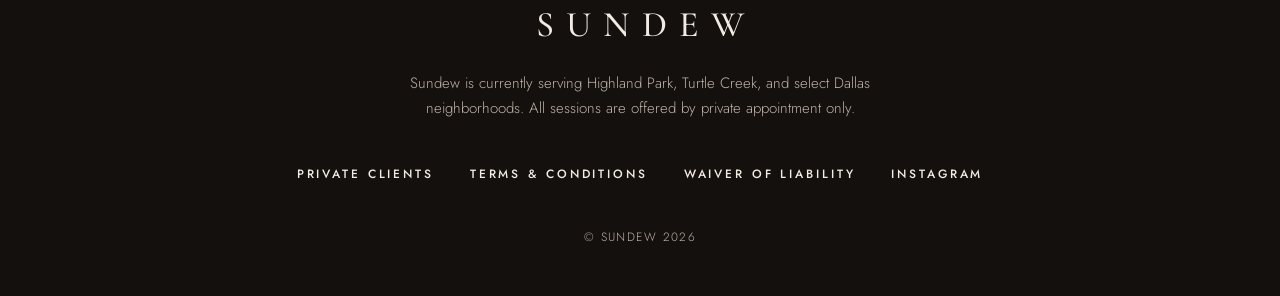
==== commit ca44cc20: "Brand-first home page: Hotel Swexan feature, story film, business case, credentials" ====
--- a/index.html
+++ b/index.html
@@ -17,7 +17,7 @@
   <link rel="preconnect" href="https://fonts.googleapis.com">
   <link rel="preconnect" href="https://fonts.gstatic.com" crossorigin>
   <link href="https://fonts.googleapis.com/css2?family=Cormorant+Garamond:ital,wght@0,400;0,500;1,400&family=Jost:wght@300;400;500&display=swap" rel="stylesheet">
-  <link rel="stylesheet" href="css/styles.css?v=5">
+  <link rel="stylesheet" href="css/styles.css?v=9">
 </head>
 <body class="home">
   <a class="skip-link" href="#main">Skip to content</a>
@@ -61,10 +61,18 @@
     </section>
 
     <!-- ============ IN RESIDENCE ============ -->
-    <section class="residence" aria-label="Where Sundew is in residence">
-      <div class="wrap" data-stagger>
-        <p class="label">In residence at</p>
-        <p class="residence-name">Hotel Swexan, Dallas</p>
+    <section class="section feature feature--night" id="residence">
+      <div class="wrap intro-grid">
+        <figure class="intro-figure" data-reveal>
+          <img src="assets/photos/residence-pool.webp" alt="The rooftop pool at Hotel Swexan under a bright Dallas sky" width="768" height="1024" loading="lazy">
+        </figure>
+        <div class="intro-copy" data-stagger>
+          <p class="label">In residence at</p>
+          <h2>Hotel Swexan, Dallas</h2>
+          <p class="statement">Tanning, on call.</p>
+          <p>Sundew is the private airbrush tanning service for guests of Hotel Swexan: a custom tan delivered to the suite, at a preferred guest rate.</p>
+          <p>You forgot your tan. We brought it.</p>
+        </div>
       </div>
     </section>
 
@@ -74,7 +82,7 @@
         <p class="label">The idea</p>
         <p class="statement">A great house already keeps a florist, a tailor, and a car. Sundew is its sunless artist.</p>
         <p>Your guests arrive for the wedding weekend, the gala, the photograph that will be kept. They expect to look their best, and they expect not to leave the suite to do it.</p>
-        <p>Sundew comes to them: a custom airbrush tan, applied privately by one artist, with everything brought in and nothing left behind. The guest remembers the glow. The house is remembered for arranging it.</p>
+        <p>Sundew comes to them: a custom airbrush tan, applied privately in the suite, with everything brought in and nothing left behind. The guest remembers the glow. The house is remembered for arranging it.</p>
       </div>
     </section>
 
@@ -82,9 +90,9 @@
     <section class="story" aria-label="One guest, one evening">
       <div class="story-grid">
         <div class="story-media" aria-hidden="true">
-          <img class="is-active" src="assets/photos/portrait-detail.webp" alt="" width="1000" height="1500" loading="lazy">
-          <img src="assets/photos/portrait-wall.webp" alt="" width="1000" height="1500" loading="lazy">
-          <img src="assets/photos/society.webp" alt="" width="1000" height="1245" loading="lazy">
+          <img class="is-active" src="assets/photos/story-request.webp" alt="" width="768" height="1024" loading="lazy">
+          <video src="assets/photos/arrival.mp4" poster="assets/photos/arrival-poster.jpg" muted loop playsinline preload="none"></video>
+          <video src="assets/photos/tan.mp4" poster="assets/photos/tan-poster.jpg" muted loop playsinline preload="none"></video>
           <img src="assets/photos/bride-garden.webp" alt="" width="1000" height="1244" loading="lazy">
         </div>
         <div class="story-chapters">
@@ -126,7 +134,7 @@
 
         <article class="service">
           <figure class="service-figure" data-reveal>
-            <img src="assets/photos/portrait-wall.webp" alt="A Sundew client in a white strapless dress leaning against a limestone wall" width="1000" height="1500" loading="lazy">
+            <img src="assets/photos/program-residence.webp" alt="Sundew cards on a marble table at Hotel Swexan, reading: You forgot your tan. We brought it." width="1125" height="1500" loading="lazy">
           </figure>
           <div class="service-copy" data-stagger>
             <p class="label">Hotels &amp; private residences</p>
@@ -143,7 +151,7 @@
 
         <article class="service service--flip">
           <figure class="service-figure" data-reveal>
-            <img src="assets/photos/bridal.webp" alt="A bride in a silk gown and veil holding a white bouquet" width="1000" height="1245" loading="lazy">
+            <img src="assets/photos/bridal.webp?v=2" alt="A bride in a silk gown and veil holding a white bouquet" width="1206" height="1493" loading="lazy">
           </figure>
           <div class="service-copy" data-stagger>
             <p class="label">Planners, ateliers &amp; venues</p>
@@ -160,7 +168,7 @@
 
         <article class="service">
           <figure class="service-figure" data-reveal>
-            <img src="assets/photos/society.webp" alt="A Sundew client in white lace and a grey fedora seated on a blush velvet chair" width="1000" height="1245" loading="lazy">
+            <img src="assets/photos/program-suite.webp" alt="White slippers embroidered with the Sundew name, tied with green ribbon" width="1125" height="1500" loading="lazy">
           </figure>
           <div class="service-copy" data-stagger>
             <p class="label">Brands, clubs &amp; private events</p>
@@ -169,6 +177,7 @@
             <ul class="includes">
               <li>Client appreciation days and trunk shows</li>
               <li>Galas, retreats, and editorial shoots</li>
+              <li>Recently: the Tan Station at New York Swim Week</li>
               <li>Hosted by the house, by invitation</li>
             </ul>
             <a class="btn" href="#inquire">Inquire</a>
@@ -177,6 +186,38 @@
       </div>
     </section>
 
+    <!-- ============ THE CASE FOR THE HOUSE ============ -->
+    <section class="section case" id="case">
+      <div class="wrap">
+        <div class="section-head" data-reveal>
+          <p class="label">The case for the house</p>
+          <h2>A new service on your menu, with nothing to build</h2>
+        </div>
+        <ul class="case-list" data-stagger>
+          <li>
+            <p class="case-figure">No space</p>
+            <h3>The suite is the studio</h3>
+            <p>Sundew works in the guest's own room or a space you choose. No treatment room, no build-out, no plumbing.</p>
+          </li>
+          <li>
+            <p class="case-figure">No staff</p>
+            <h3>We bring the artist</h3>
+            <p>Nothing to hire, train, or schedule. Your team makes one call, and Sundew handles the appointment from there.</p>
+          </li>
+          <li>
+            <p class="case-figure">No outlay</p>
+            <h3>Nothing to buy or stock</h3>
+            <p>Equipment, solution, linens, and robes arrive with us and leave with us. A first season costs the house nothing.</p>
+          </li>
+          <li>
+            <p class="case-figure">Your terms</p>
+            <h3>Amenity or revenue</h3>
+            <p>Host it as a gift to your best guests, offer it at a preferred house rate, or add it to your menu. You decide how it is offered.</p>
+          </li>
+        </ul>
+      </div>
+    </section>
+
     <!-- ============ THE STANDARD ============ -->
     <section class="section standard" id="standard">
       <div class="wrap">
@@ -186,8 +227,8 @@
         </div>
         <ul class="standard-list" data-stagger>
           <li>
-            <h3>One artist</h3>
-            <p>Every guest is cared for by the same hands. Sundew accepts a limited number of houses so that never changes.</p>
+            <h3>A dedicated artist</h3>
+            <p>Your house is looked after by the same Sundew artist every time: someone who knows your team, your suites, and your standards.</p>
           </li>
           <li>
             <h3>Discretion</h3>
@@ -246,11 +287,35 @@
       </div>
     </section>
 
+    <!-- ============ IN THE FIELD ============ -->
+    <section class="section field" id="field">
+      <div class="wrap">
+        <div class="section-head" data-reveal>
+          <p class="label">In the field</p>
+          <h2>Where you will already find us</h2>
+        </div>
+        <div class="field-grid" data-stagger>
+          <figure>
+            <img src="assets/photos/residence-desk.webp" alt="Sundew cards at the front desk of Hotel Swexan" width="1200" height="1280" loading="lazy">
+            <figcaption><span class="label">Dallas</span>At the front desk, Hotel Swexan</figcaption>
+          </figure>
+          <figure>
+            <img src="assets/photos/activation-sign.webp" alt="A framed sign reading Tan Station, spray tanning sponsored by Sundew" width="730" height="881" loading="lazy">
+            <figcaption><span class="label">New York</span>The Tan Station, New York Swim Week</figcaption>
+          </figure>
+          <figure>
+            <img src="assets/photos/activation-rack.webp" alt="Robes and Sundew slippers on a brass luggage cart, ready for guests" width="768" height="1024" loading="lazy">
+            <figcaption><span class="label">On site</span>Robes and slippers, ready for guests</figcaption>
+          </figure>
+        </div>
+      </div>
+    </section>
+
     <!-- ============ GALLERY ============ -->
-    <section class="gallery" aria-label="Sundew clients">
-      <img src="assets/photos/bride-garden.webp" alt="A bride in a long veil walking through an ivy-covered stone doorway" width="1000" height="1244" loading="lazy">
-      <img src="assets/photos/portrait-detail.webp" alt="Close view of a bronzed neckline above a white strapless top" width="1000" height="1500" loading="lazy">
-      <img src="assets/photos/signature.webp" alt="A glowing Sundew client in a cream cowboy hat leaning over a pool table" width="1000" height="1500" loading="lazy">
+    <section class="gallery" aria-label="Sundew at work">
+      <img src="assets/photos/suite-setup.webp" alt="The Sundew tanning tent set up in a hotel suite, with a white robe hanging ready" width="768" height="1024" loading="lazy">
+      <img src="assets/photos/wedding-party.webp" alt="Two women in white robes laughing over a glass of wine before an event" width="1200" height="1440" loading="lazy">
+      <img src="assets/photos/airbrush.webp" alt="The Sundew airbrush, held above a marble surface" width="768" height="1024" loading="lazy">
     </section>
 
     <!-- ============ QUESTIONS FROM HOUSES ============ -->
@@ -359,6 +424,6 @@
   </footer>
 
   <script src="js/config.js"></script>
-  <script src="js/main.js?v=5"></script>
+  <script src="js/main.js?v=6"></script>
 </body>
 </html>
--- a/css/styles.css
+++ b/css/styles.css
@@ -303,6 +303,12 @@
 .residence .label { color: var(--gilt); }
 .residence-name { font-family: var(--font-display); font-size: clamp(1.7rem, 1.2rem + 1.8vw, 2.6rem); line-height: 1.1; letter-spacing: 0.03em; }
 
+.feature--night { background: var(--night); color: var(--on-night); }
+.feature--night .label { color: var(--gilt); }
+.feature--night .intro-copy p:not(.label):not(.statement) { color: var(--on-night-soft); }
+.feature .intro-copy h2 { font-size: var(--text-h2); }
+.feature .intro-copy .btn { align-self: flex-start; margin-top: 0.5rem; }
+
 /* ---------- Private clients page ---------- */
 .page-head { padding-block: clamp(4rem, 9vw, 7rem) 0; }
 .page-head .wrap { display: flex; flex-direction: column; gap: 1.25rem; }
@@ -362,11 +368,11 @@
 .story { background: var(--night); color: var(--on-night); }
 .story-grid { display: grid; grid-template-columns: minmax(0, 1fr) minmax(0, 1fr); }
 .story-media { position: sticky; top: 0; height: 100vh; overflow: hidden; }
-.story-media img {
+.story-media img, .story-media video {
   position: absolute; inset: 0; width: 100%; height: 100%; object-fit: cover; object-position: 50% 25%;
   opacity: 0; transform: scale(1.06); transition: opacity 1.1s ease, transform 6s ease;
 }
-.story-media img.is-active { opacity: 1; transform: scale(1); }
+.story-media img.is-active, .story-media video.is-active { opacity: 1; transform: scale(1); }
 .story-chapters { padding-inline: clamp(1.5rem, 6vw, 6rem); }
 .story-intro { display: flex; flex-direction: column; gap: 1.25rem; padding-top: var(--section-pad); max-width: 30rem; }
 .story .label { color: var(--gilt); }
@@ -401,7 +407,22 @@
   .seal-ring { animation: none; }
   .home .hero-img { transform: none; }
   .home .hero-copy > * { animation: none; }
-  .story-media img, .service-figure img { transition: none; }
+  .story-media img, .story-media video, .service-figure img { transition: none; }
   .js [data-reveal], .js figure[data-reveal] { opacity: 1; transform: none; clip-path: none; transition: none; }
   .js .chapter { opacity: 1; }
 }
+
+/* ---------- The case for the house ---------- */
+
+.case-list { margin: 0; padding: 0; list-style: none; display: grid; gap: 2.5rem clamp(1.5rem, 4vw, 3rem); grid-template-columns: repeat(auto-fit, minmax(min(14rem, 100%), 1fr)); }
+.case-list li { display: flex; flex-direction: column; gap: 0.6rem; padding-top: 1.5rem; border-top: 1px solid var(--bronze); }
+.case-figure { font-family: var(--font-display); font-style: italic; font-size: clamp(2.4rem, 4vw, 3.2rem); line-height: 1; color: var(--bronze); margin: 0 0 0.4rem; }
+.case-list h3 { font-size: 1.5rem; line-height: 1.15; }
+.case-list li > p:last-child { color: var(--ink-soft); font-size: var(--text-small); }
+
+/* ---------- In the field ---------- */
+.field-grid { display: grid; gap: clamp(1.25rem, 3vw, 2.5rem); grid-template-columns: repeat(3, minmax(0, 1fr)); }
+.field-grid figure { margin: 0; display: flex; flex-direction: column; gap: 1rem; }
+.field-grid img { width: 100%; aspect-ratio: 4 / 5; object-fit: cover; }
+.field-grid figcaption { display: flex; flex-direction: column; gap: 0.35rem; font-family: var(--font-display); font-size: 1.35rem; line-height: 1.2; }
+@media (max-width: 760px) { .field-grid { grid-template-columns: 1fr; } }
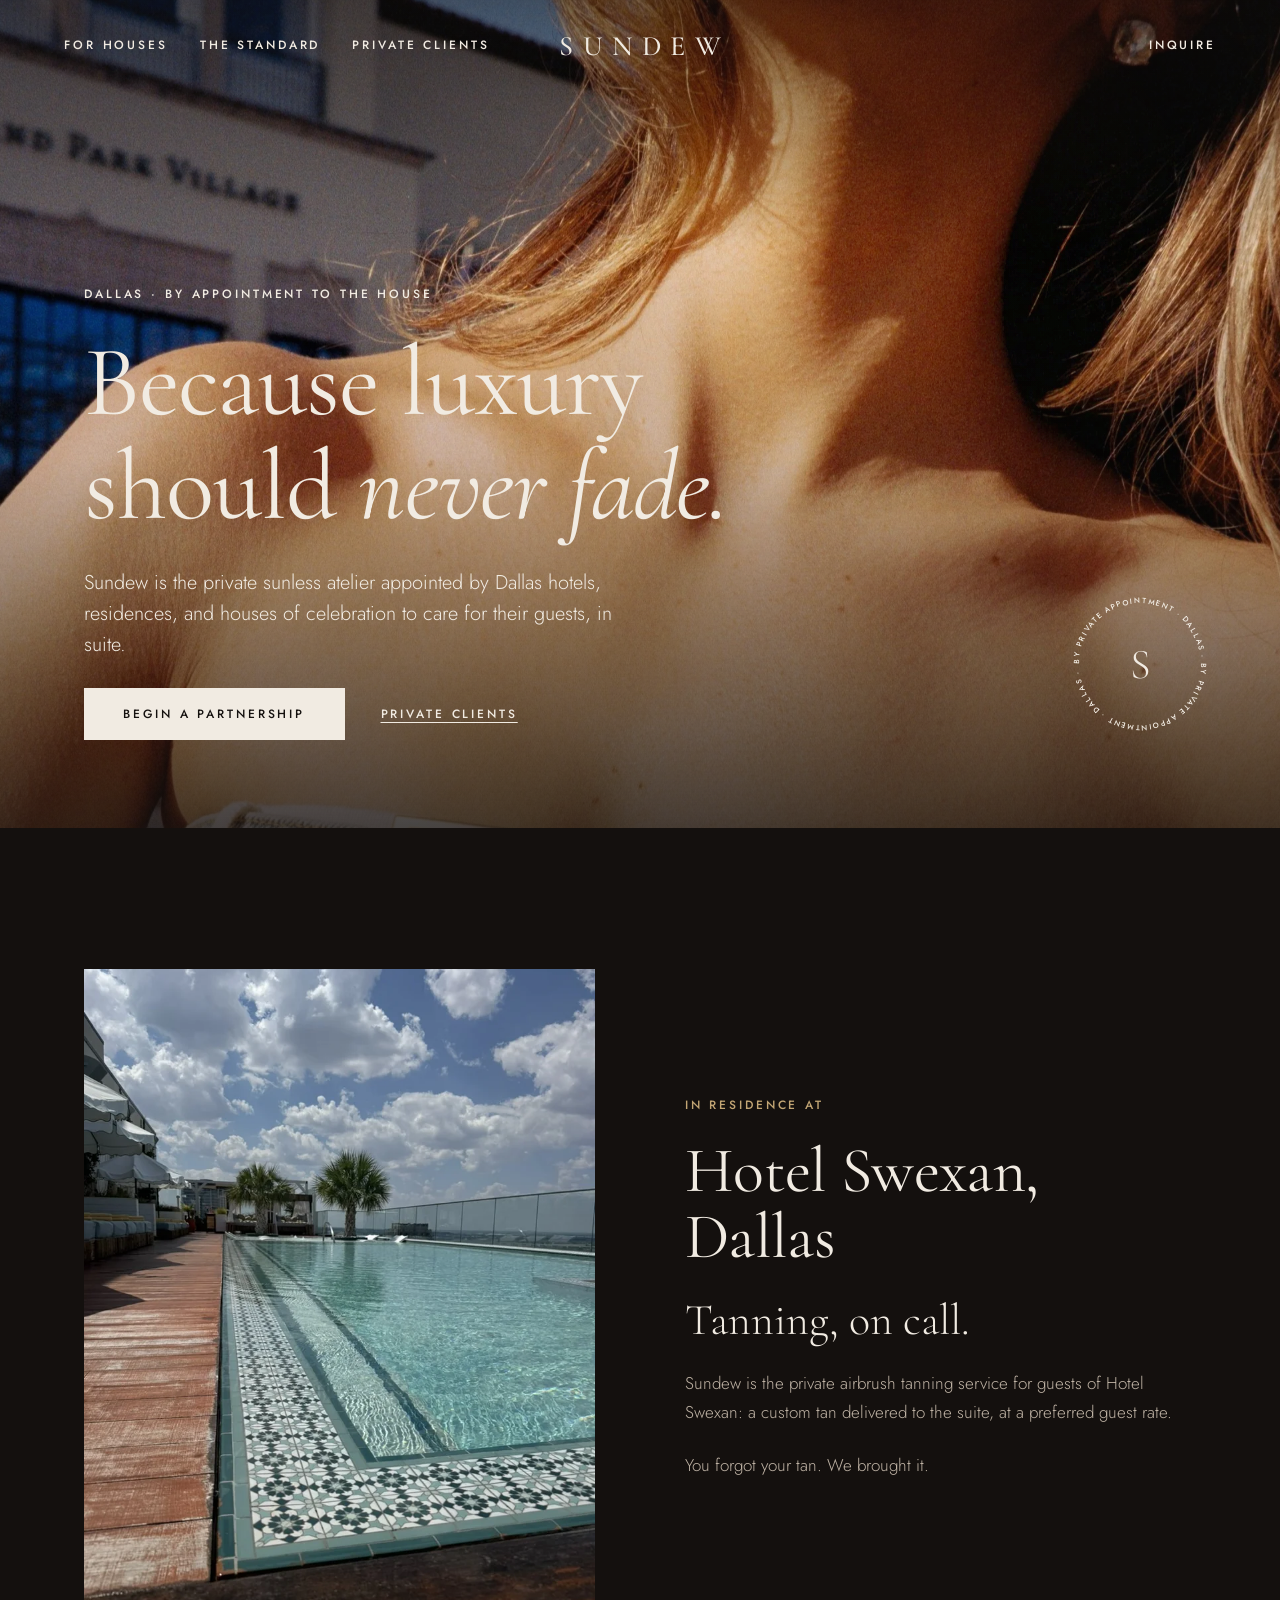
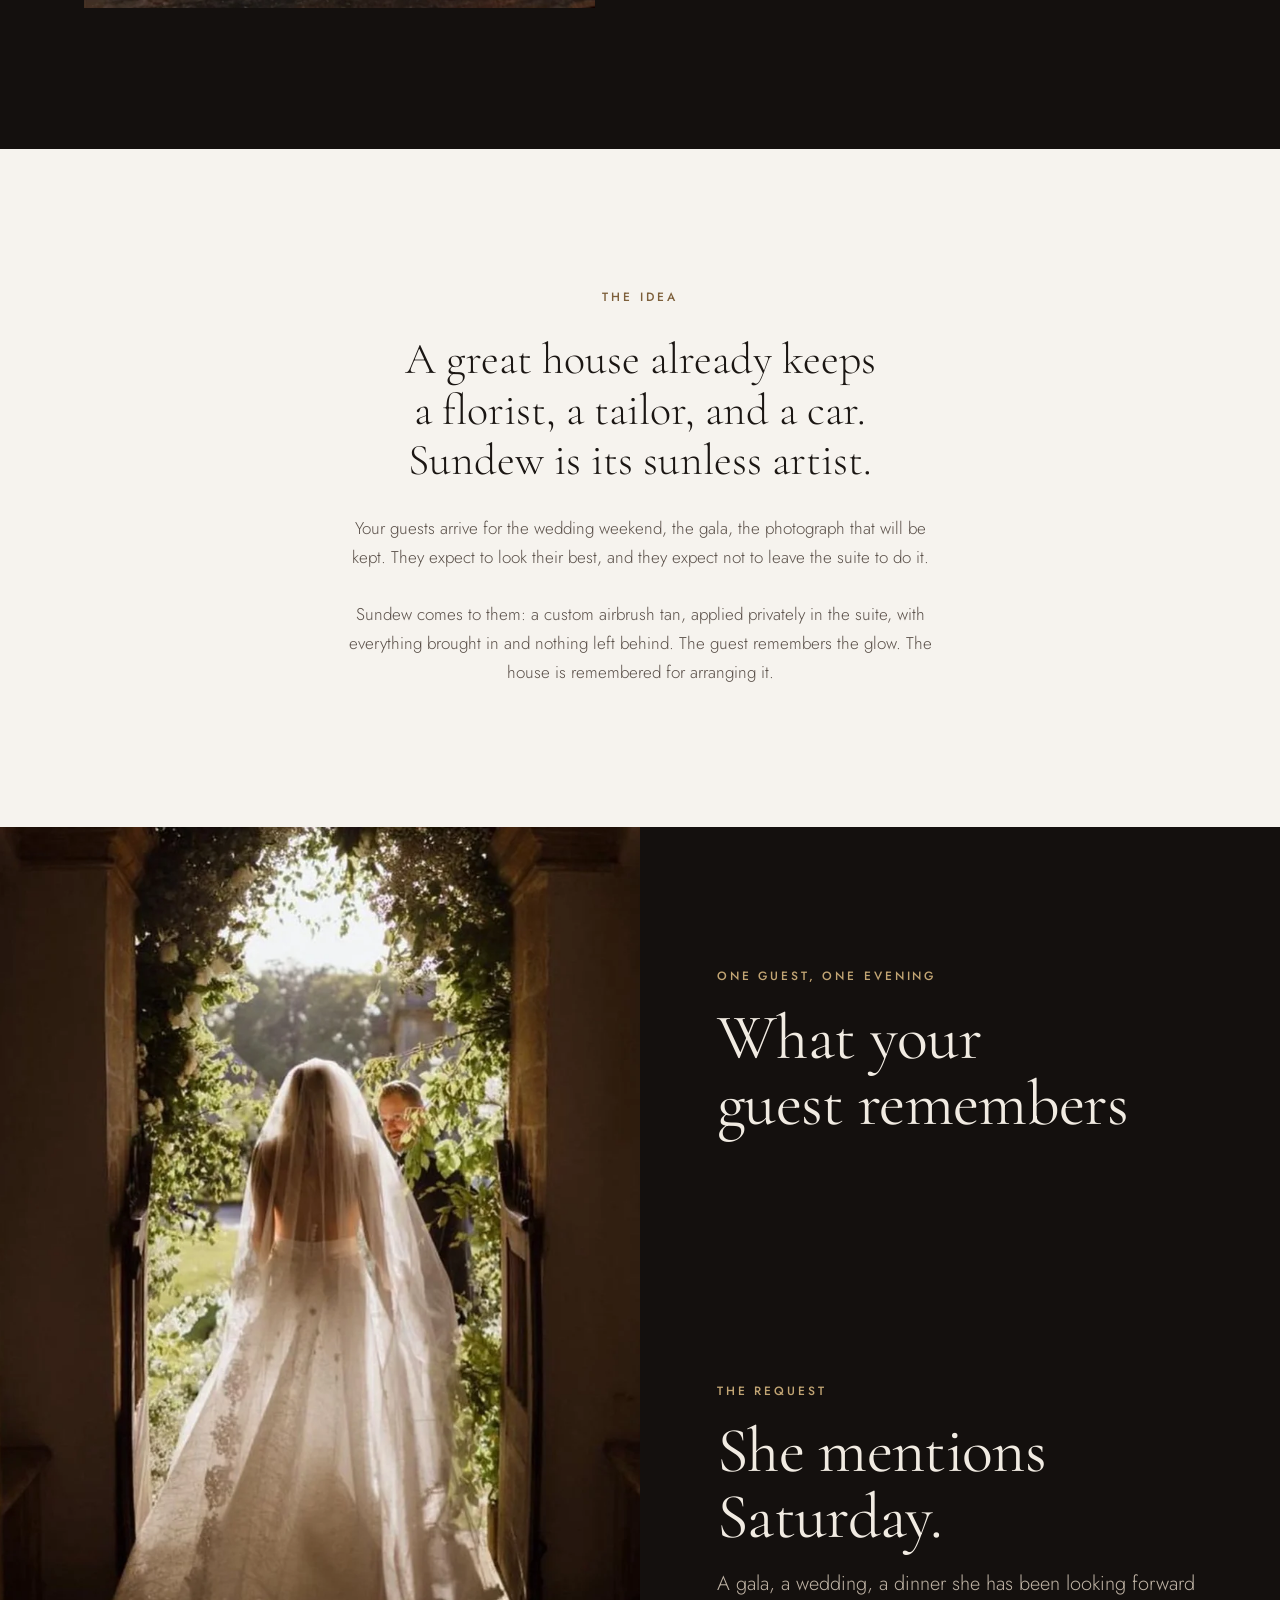
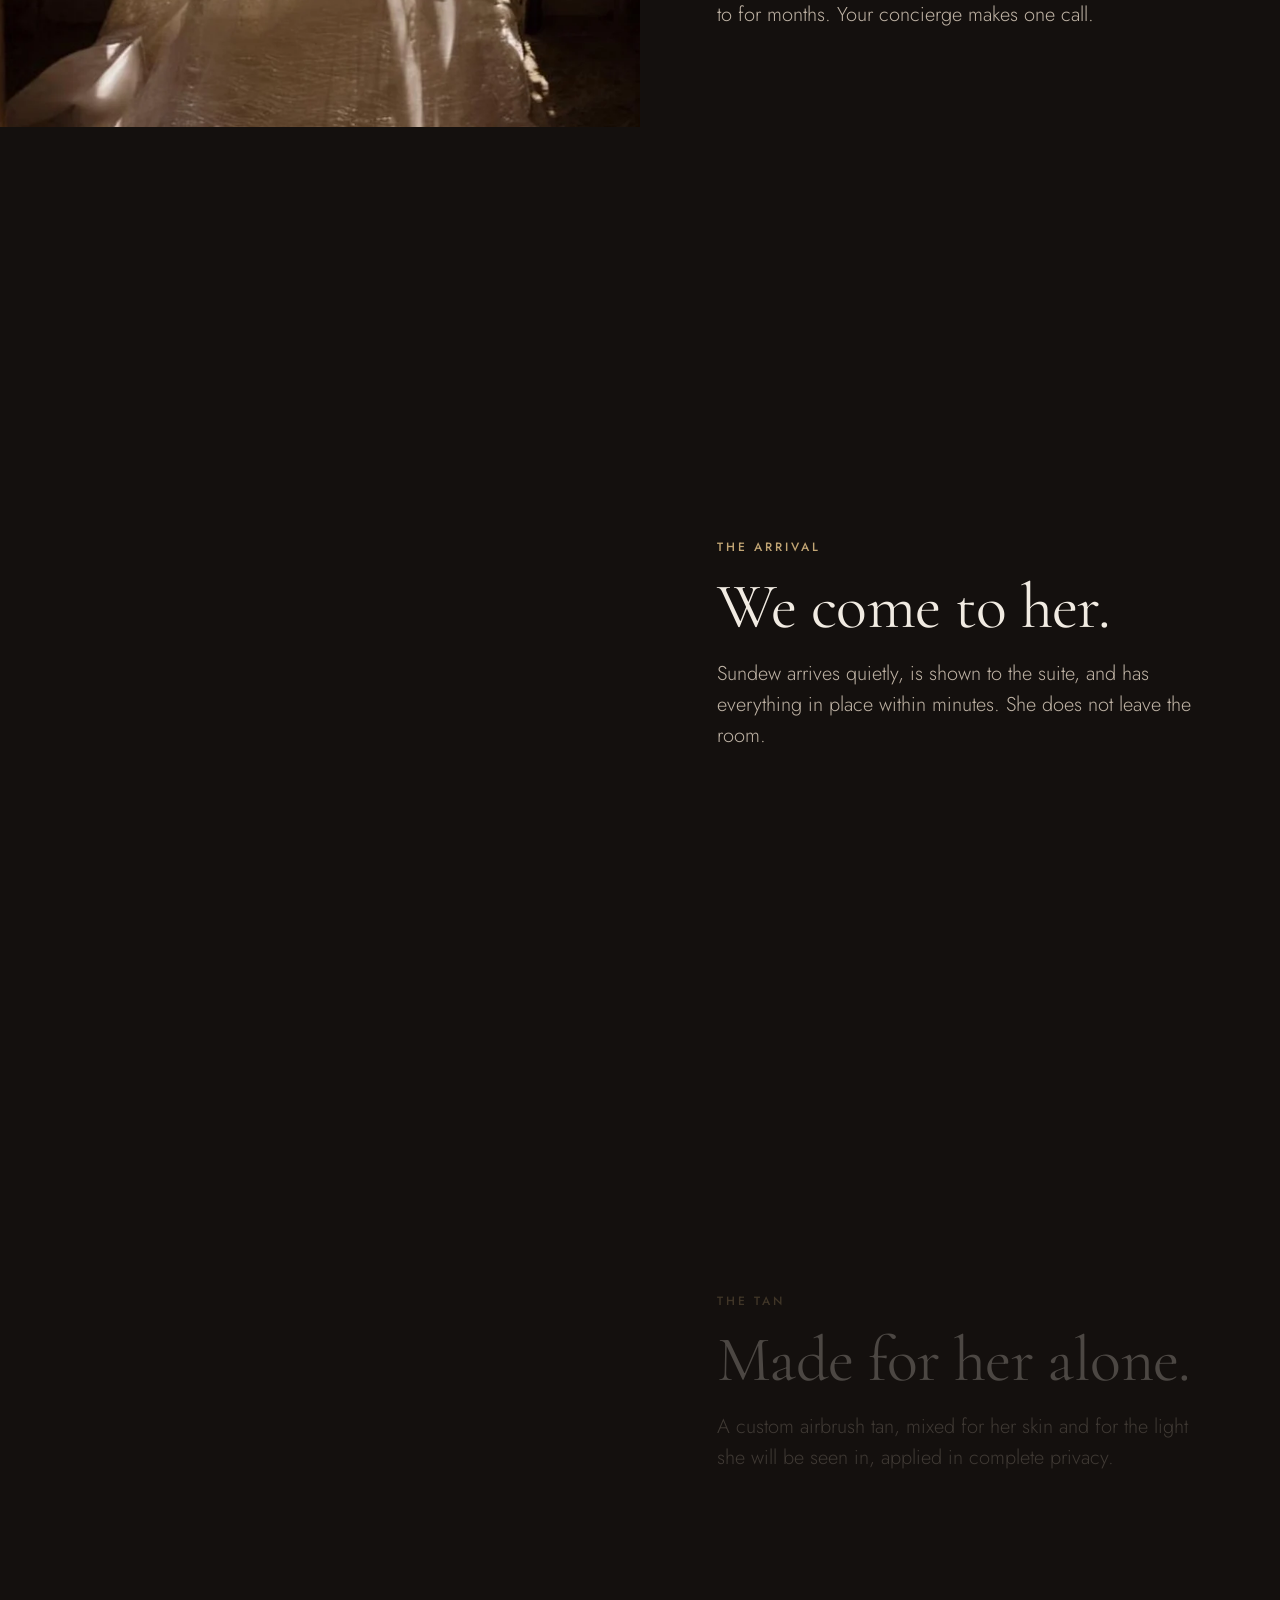
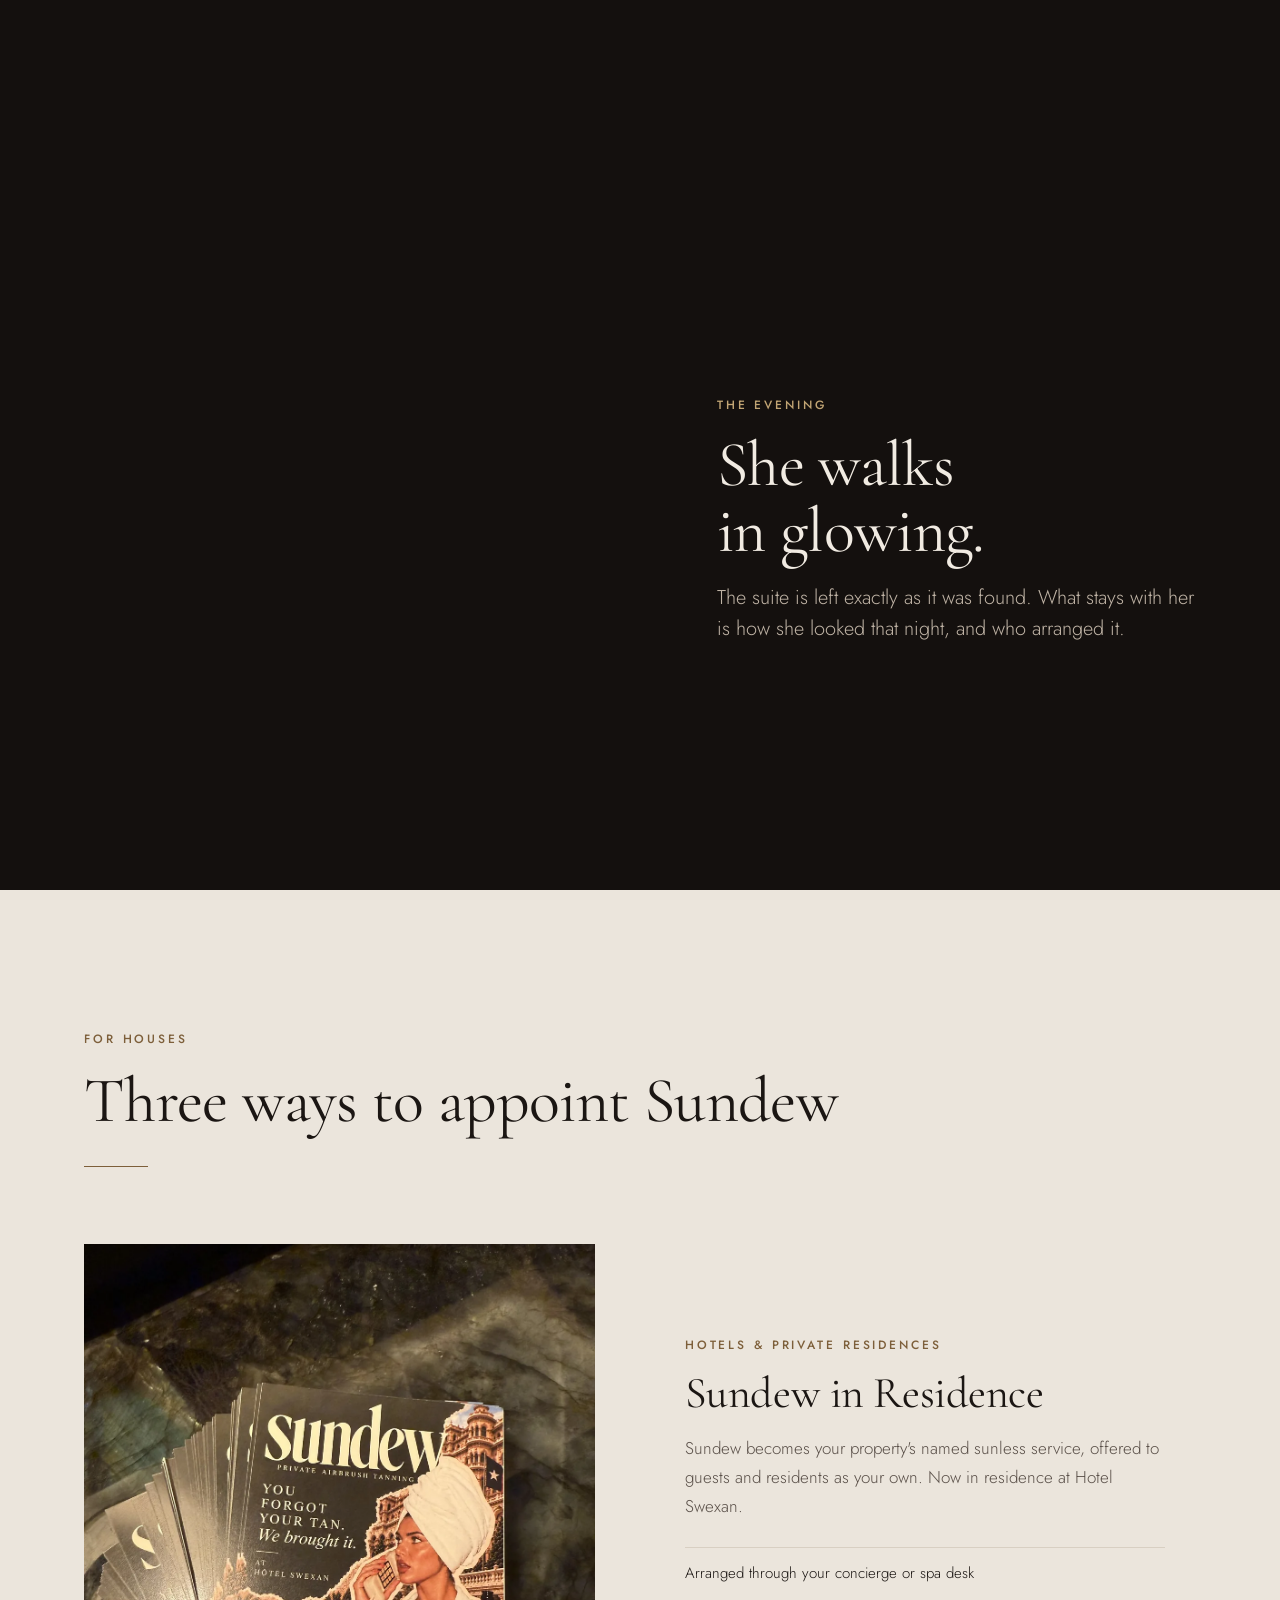
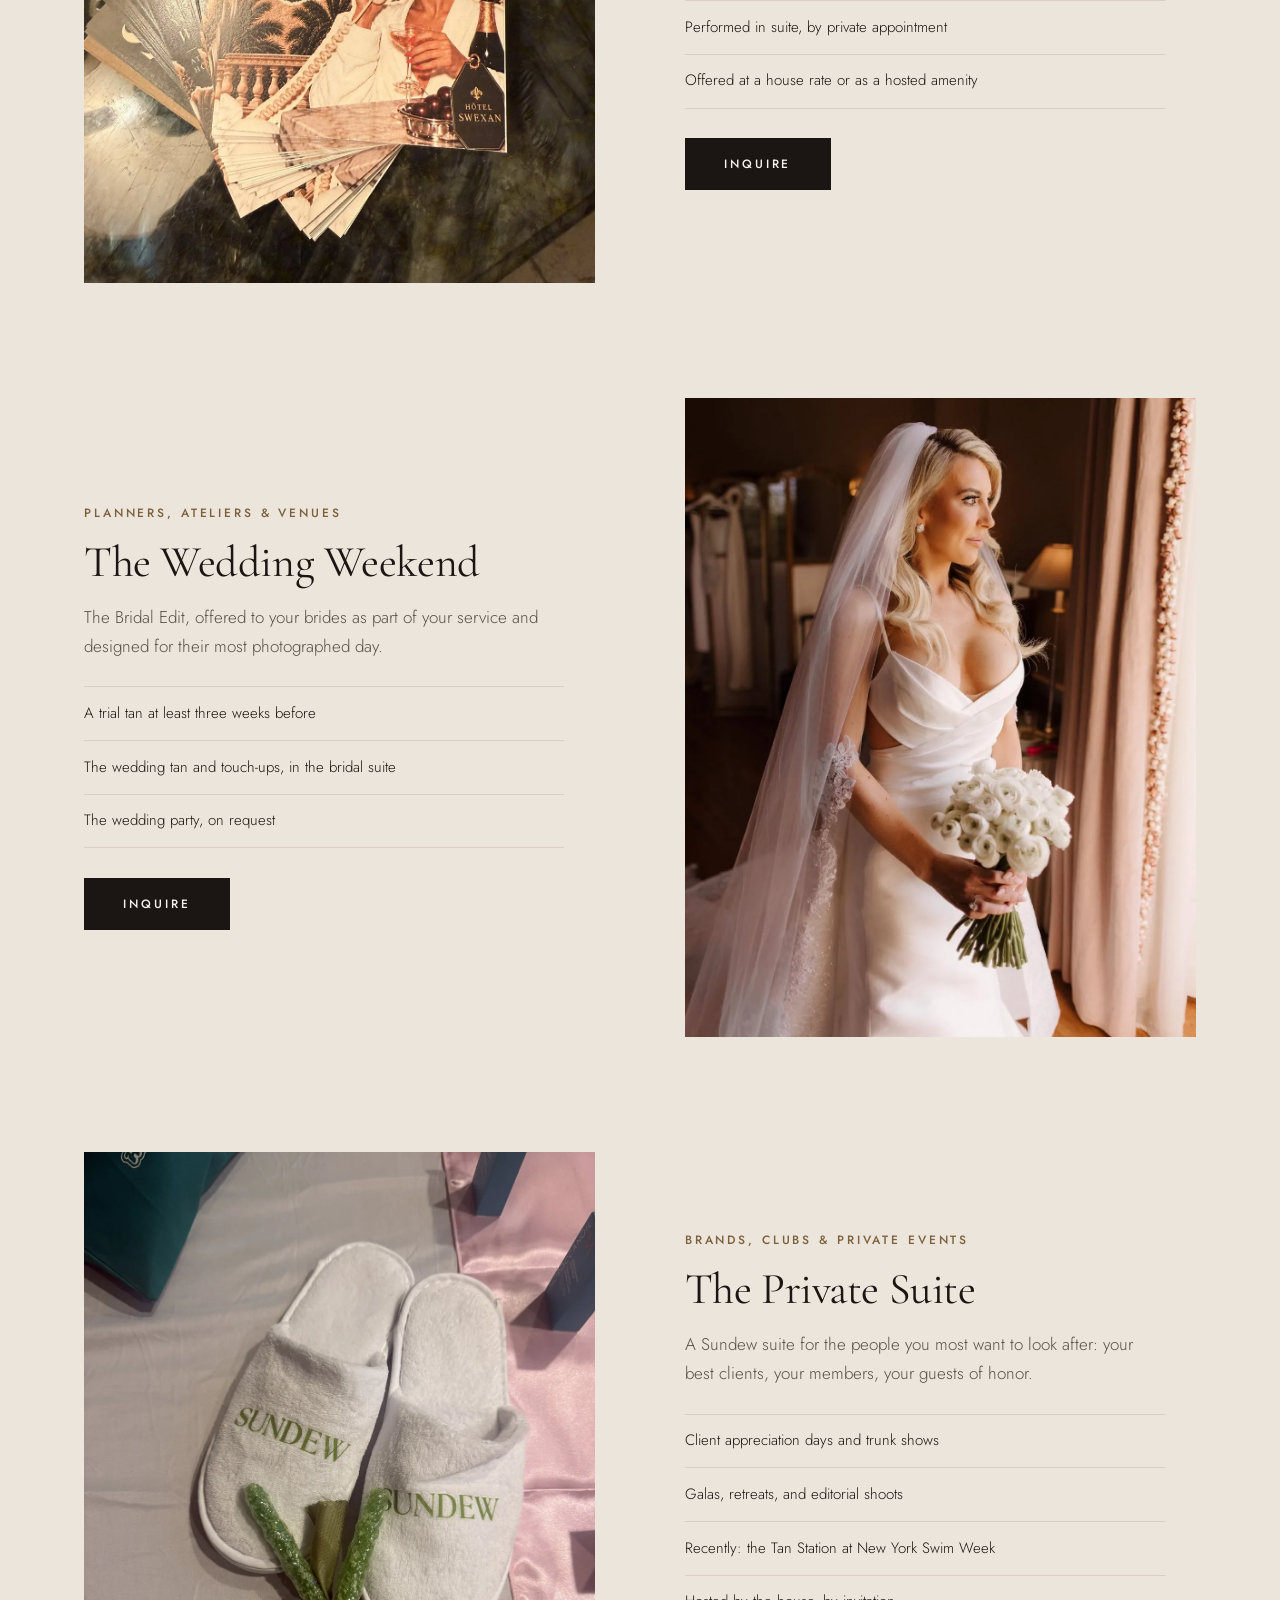
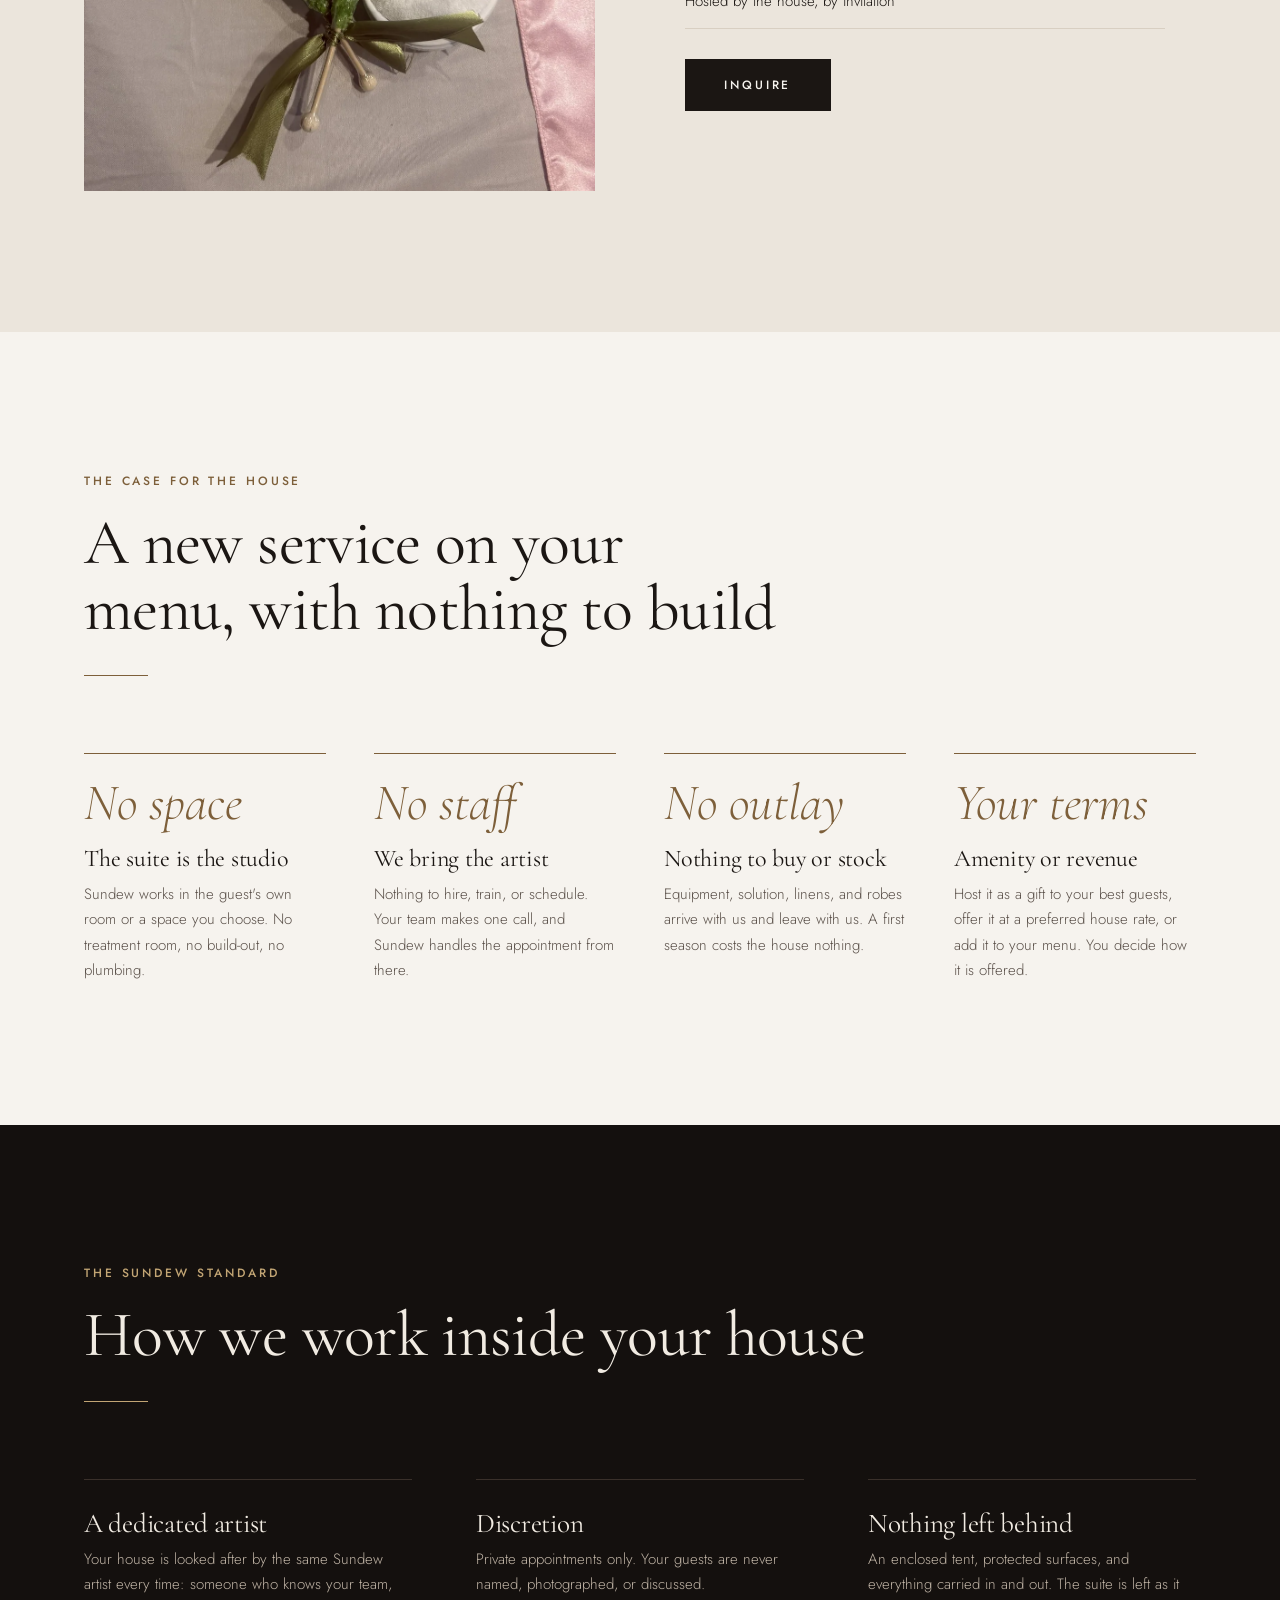
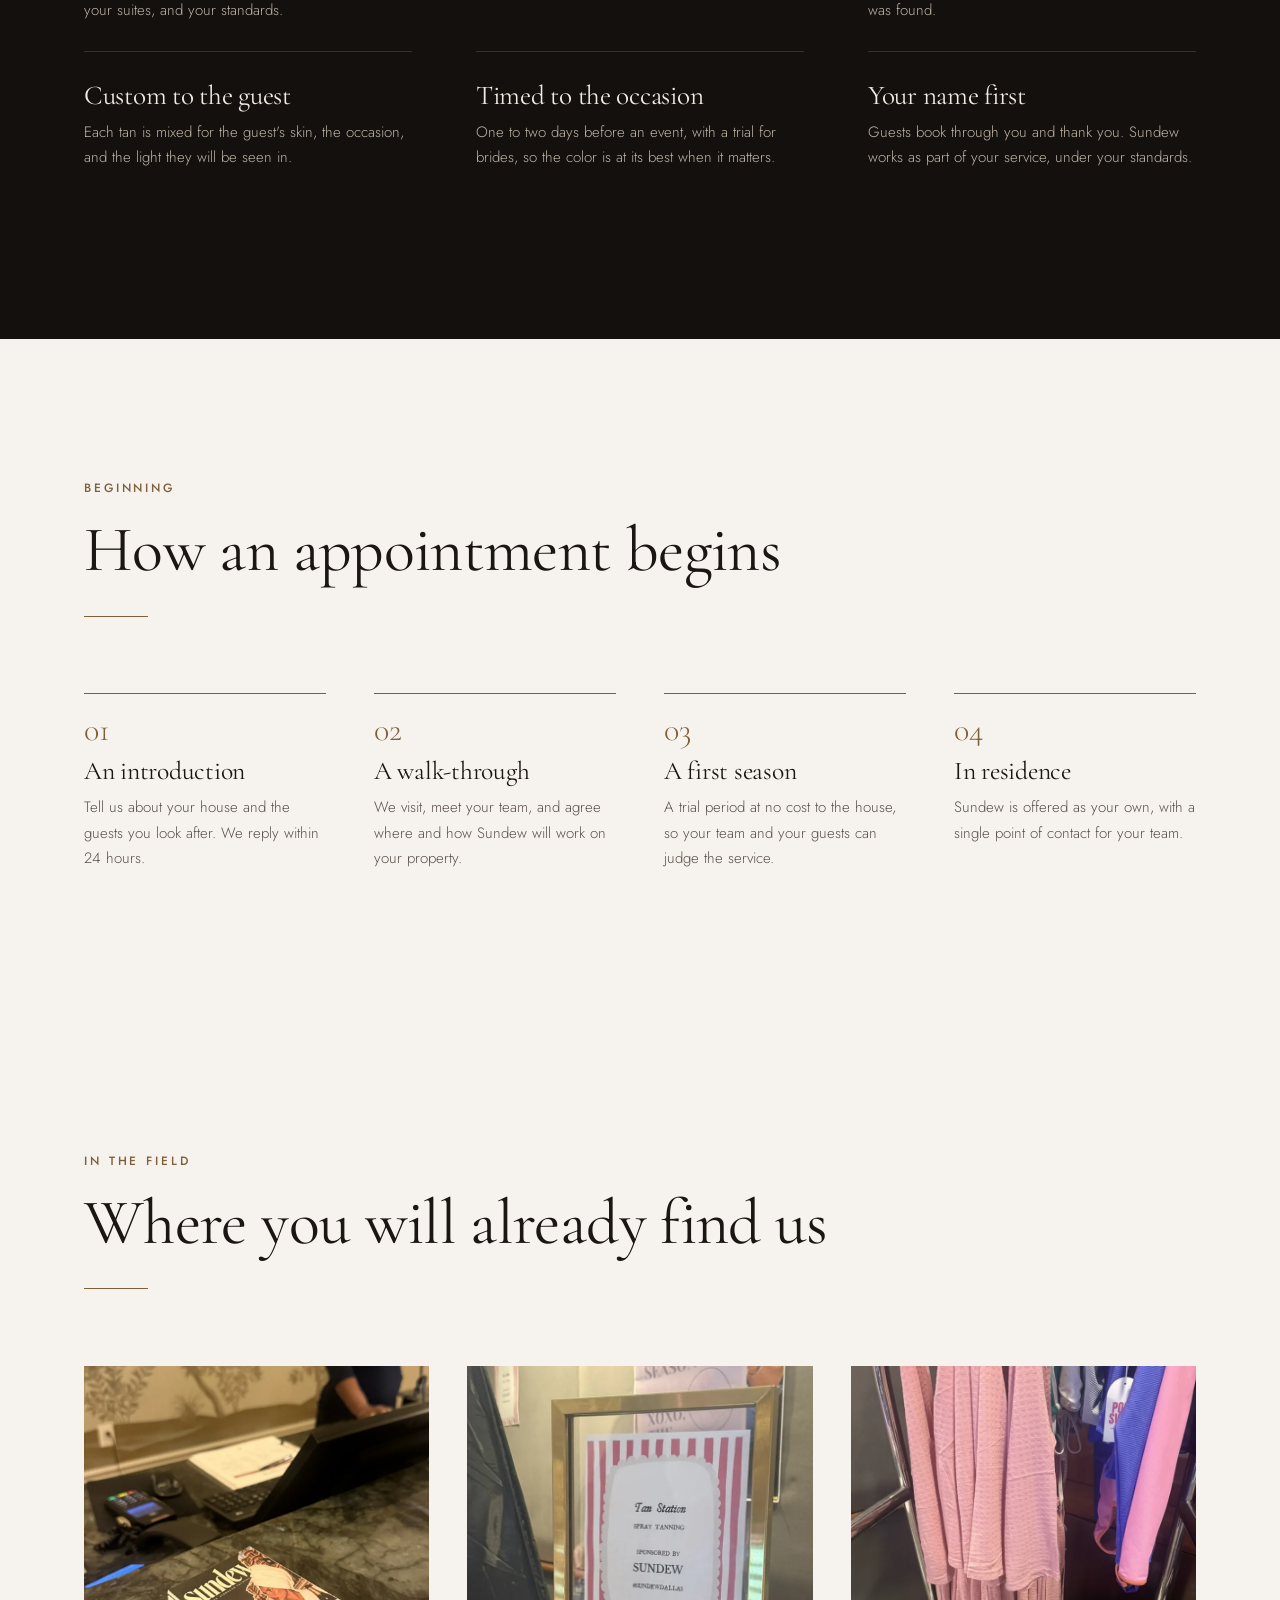
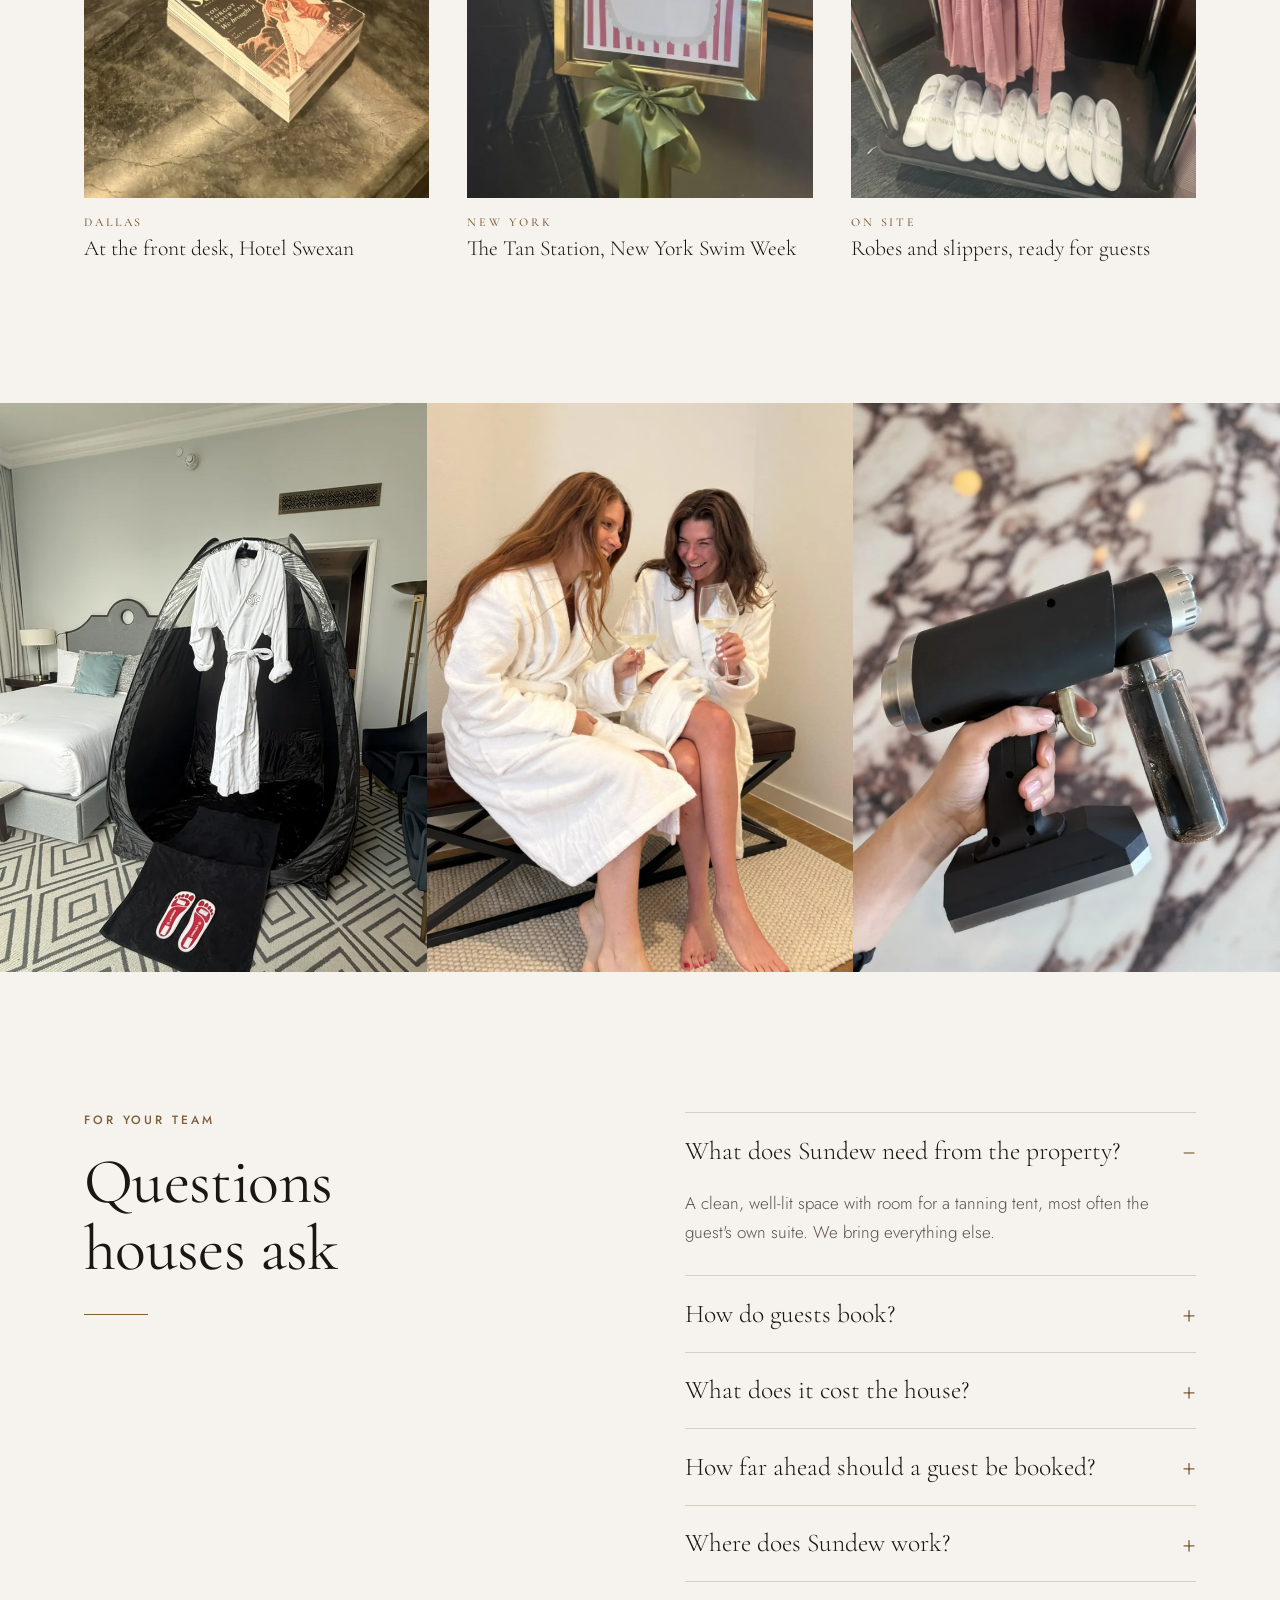
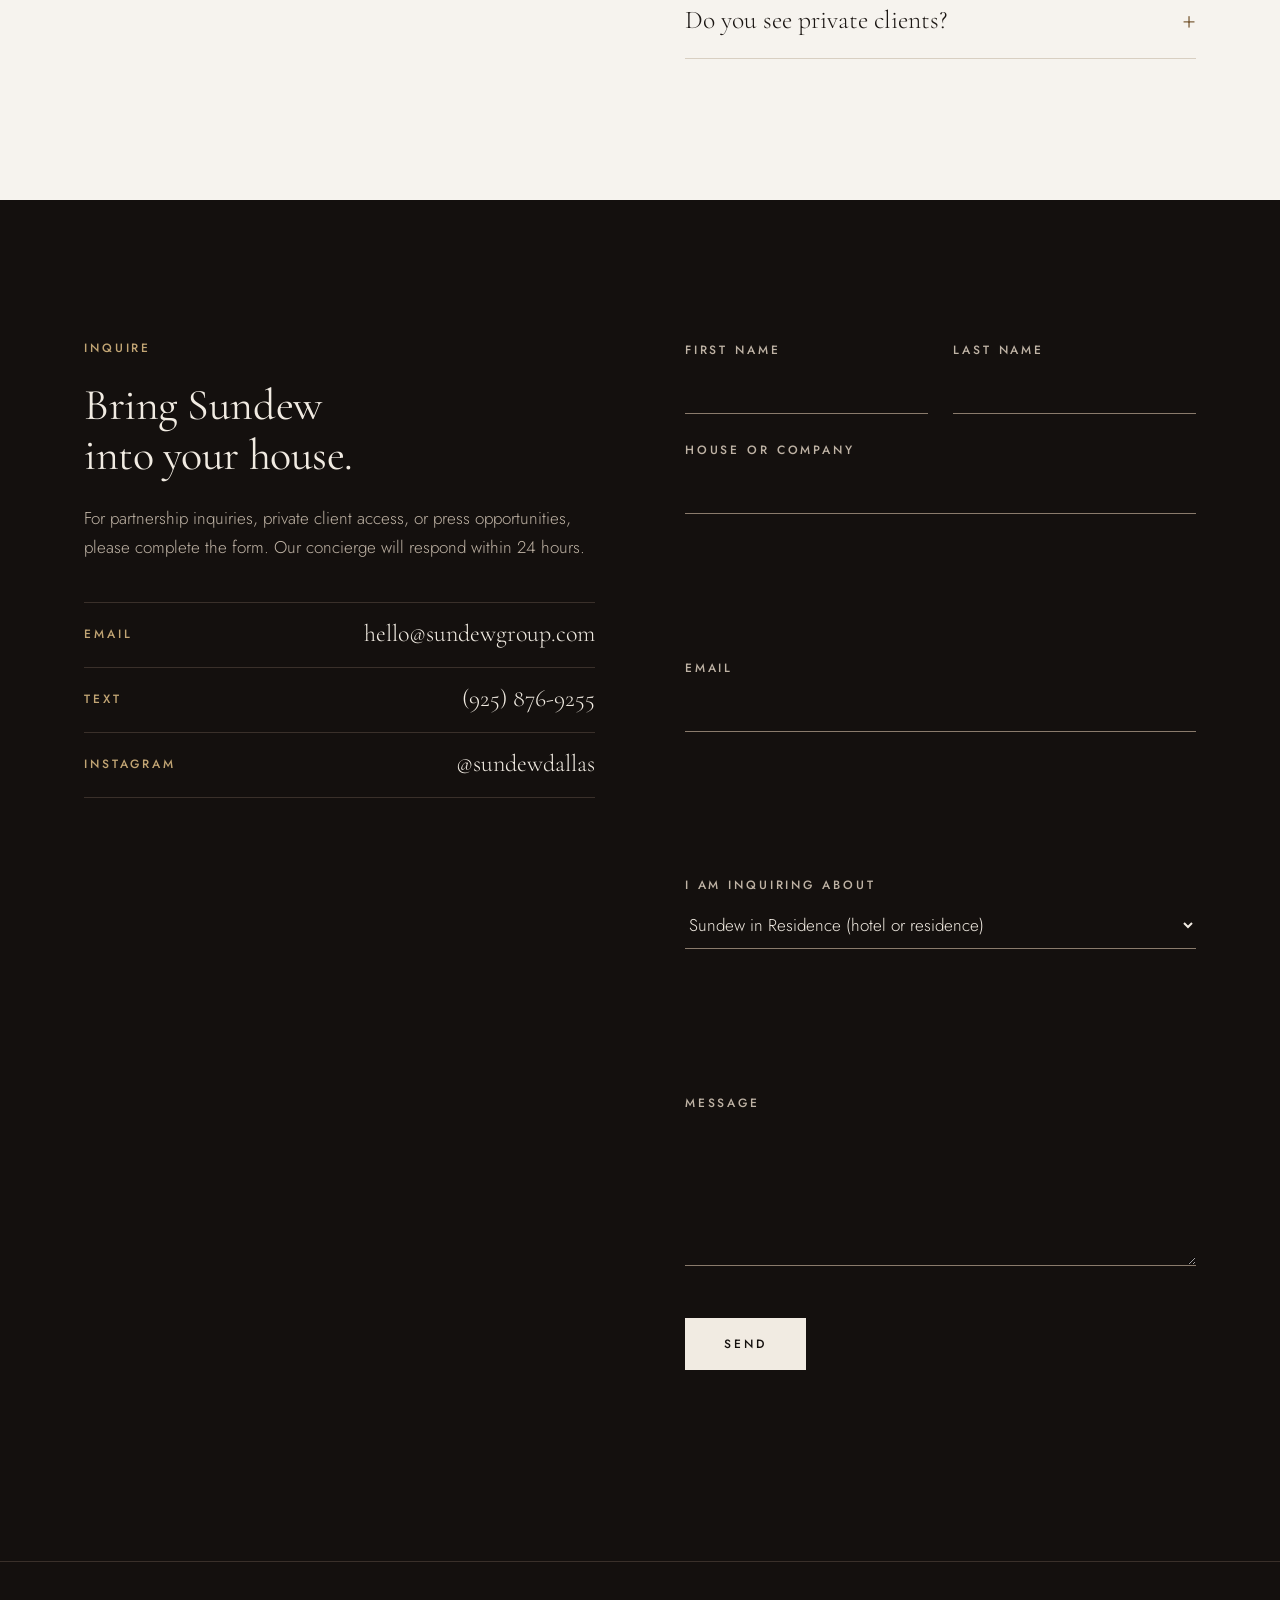
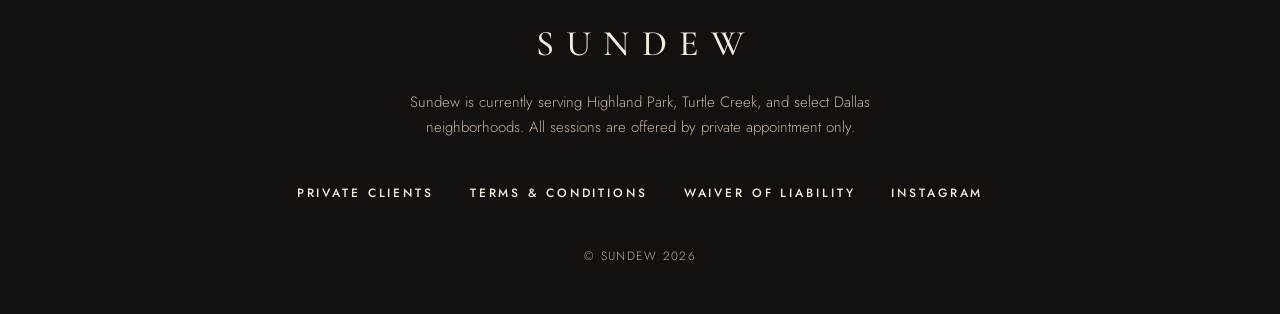
==== commit a6140f6c: "Update stylesheet version in index.html" ====
--- a/index.html
+++ b/index.html
@@ -17,7 +17,7 @@
   <link rel="preconnect" href="https://fonts.googleapis.com">
   <link rel="preconnect" href="https://fonts.gstatic.com" crossorigin>
   <link href="https://fonts.googleapis.com/css2?family=Cormorant+Garamond:ital,wght@0,400;0,500;1,400&family=Jost:wght@300;400;500&display=swap" rel="stylesheet">
-  <link rel="stylesheet" href="css/styles.css?v=9">
+  <link rel="stylesheet" href="css/styles.css?v=10">
 </head>
 <body class="home">
   <a class="skip-link" href="#main">Skip to content</a>
--- a/css/styles.css
+++ b/css/styles.css
@@ -389,8 +389,9 @@
   transition-delay: var(--d, 0s);
 }
 .js [data-reveal].is-in { opacity: 1; transform: none; }
-.js figure[data-reveal] { opacity: 1; transform: none; clip-path: inset(0 0 100% 0); transition: clip-path 1.3s cubic-bezier(0.7, 0, 0.2, 1); }
-.js figure[data-reveal].is-in { clip-path: inset(0); }
+.js figure[data-reveal] { opacity: 1; transform: none; overflow: hidden; }
+.js figure[data-reveal] img { opacity: 0; transform: scale(1.06); transition: opacity 1.1s ease, transform 1.6s cubic-bezier(0.2, 0.7, 0.2, 1); }
+.js figure[data-reveal].is-in img { opacity: 1; transform: none; }
 .service-figure { overflow: hidden; }
 .service-figure img { transition: transform 1.6s cubic-bezier(0.2, 0.6, 0.2, 1); }
 .service:hover .service-figure img { transform: scale(1.04); }
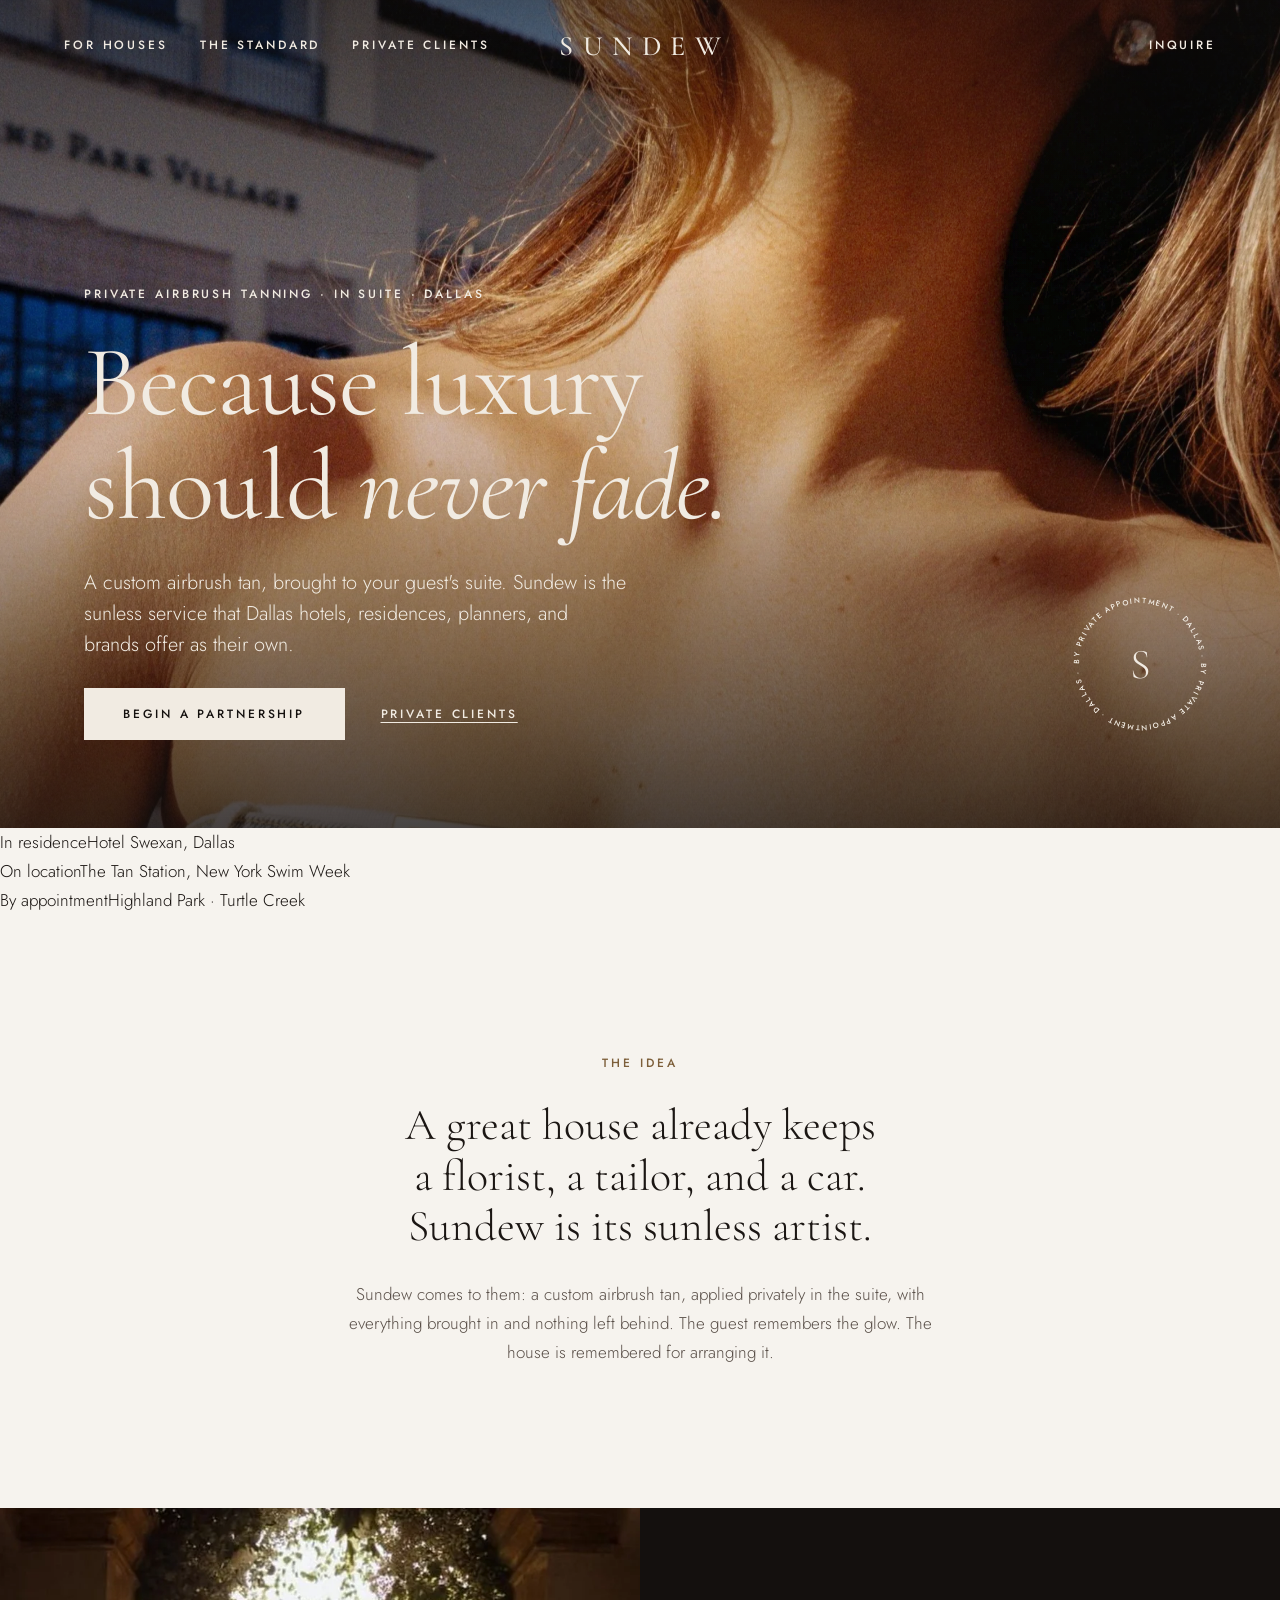
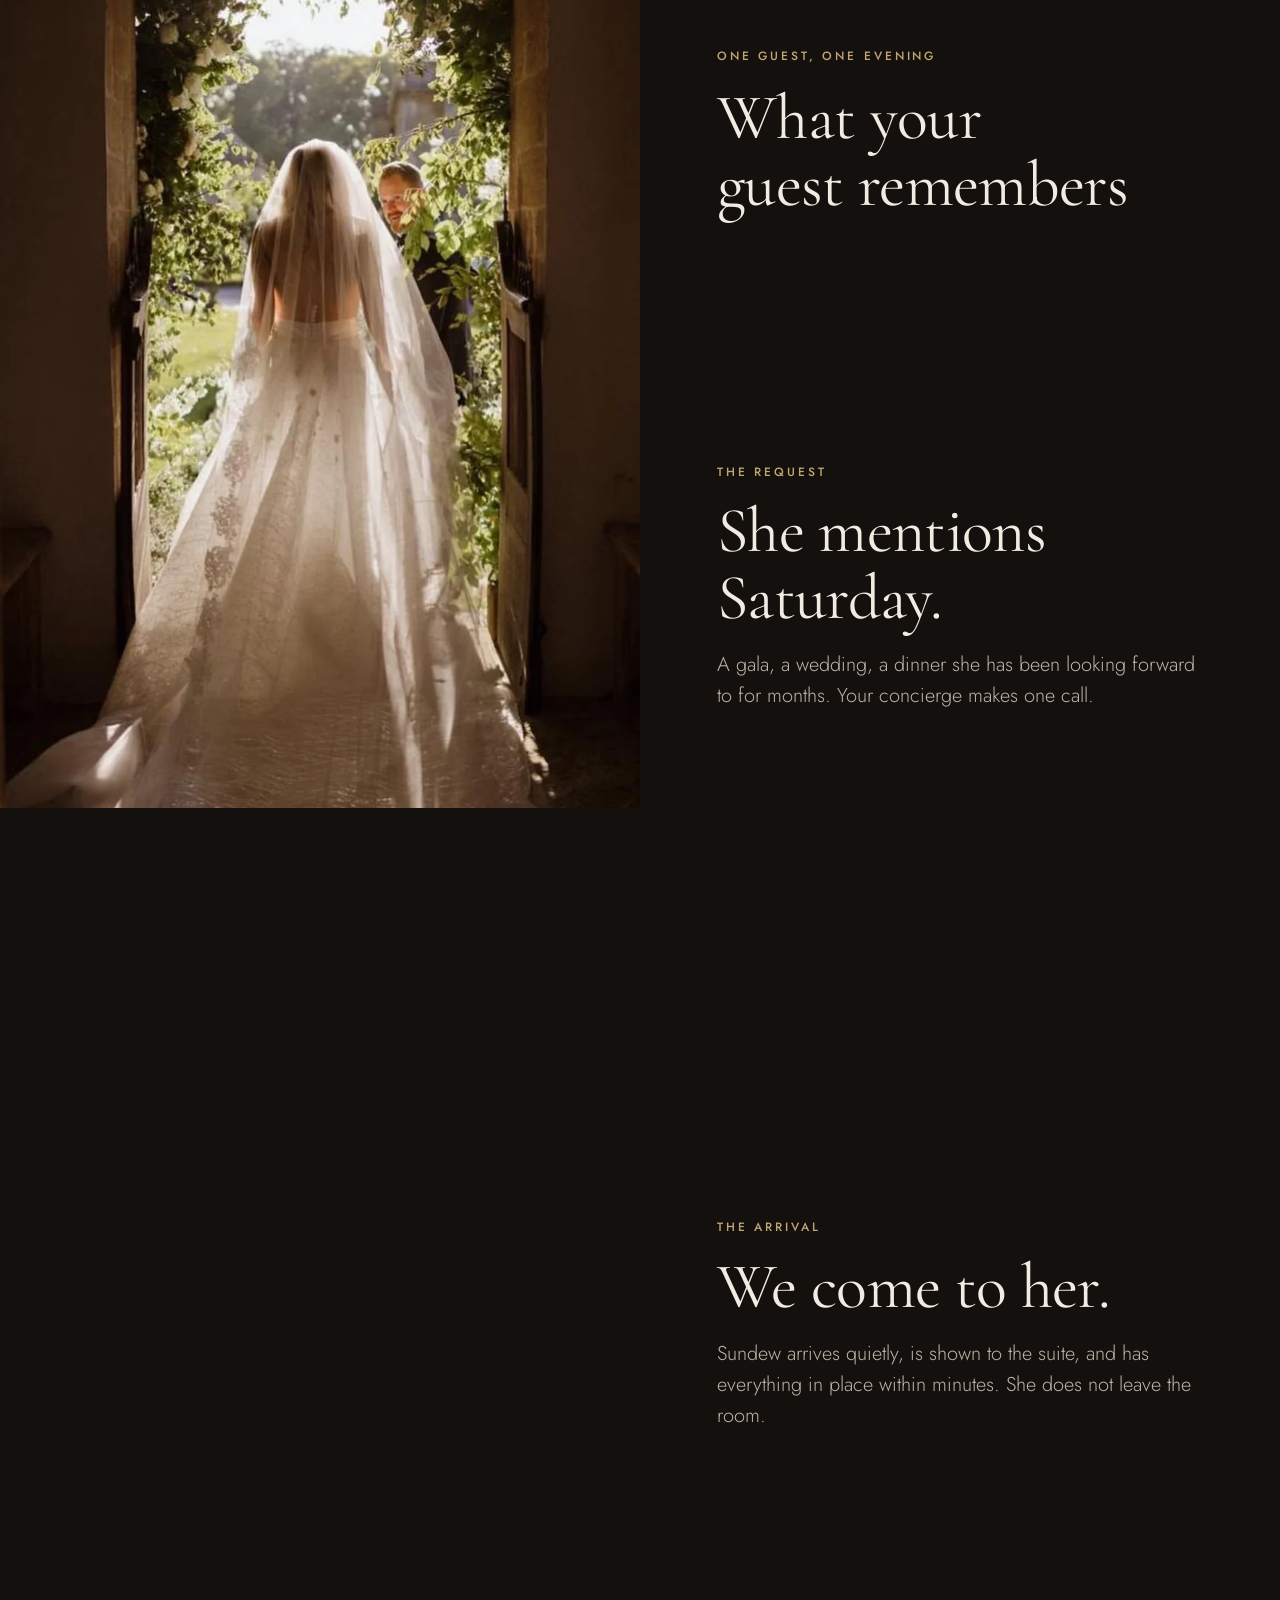
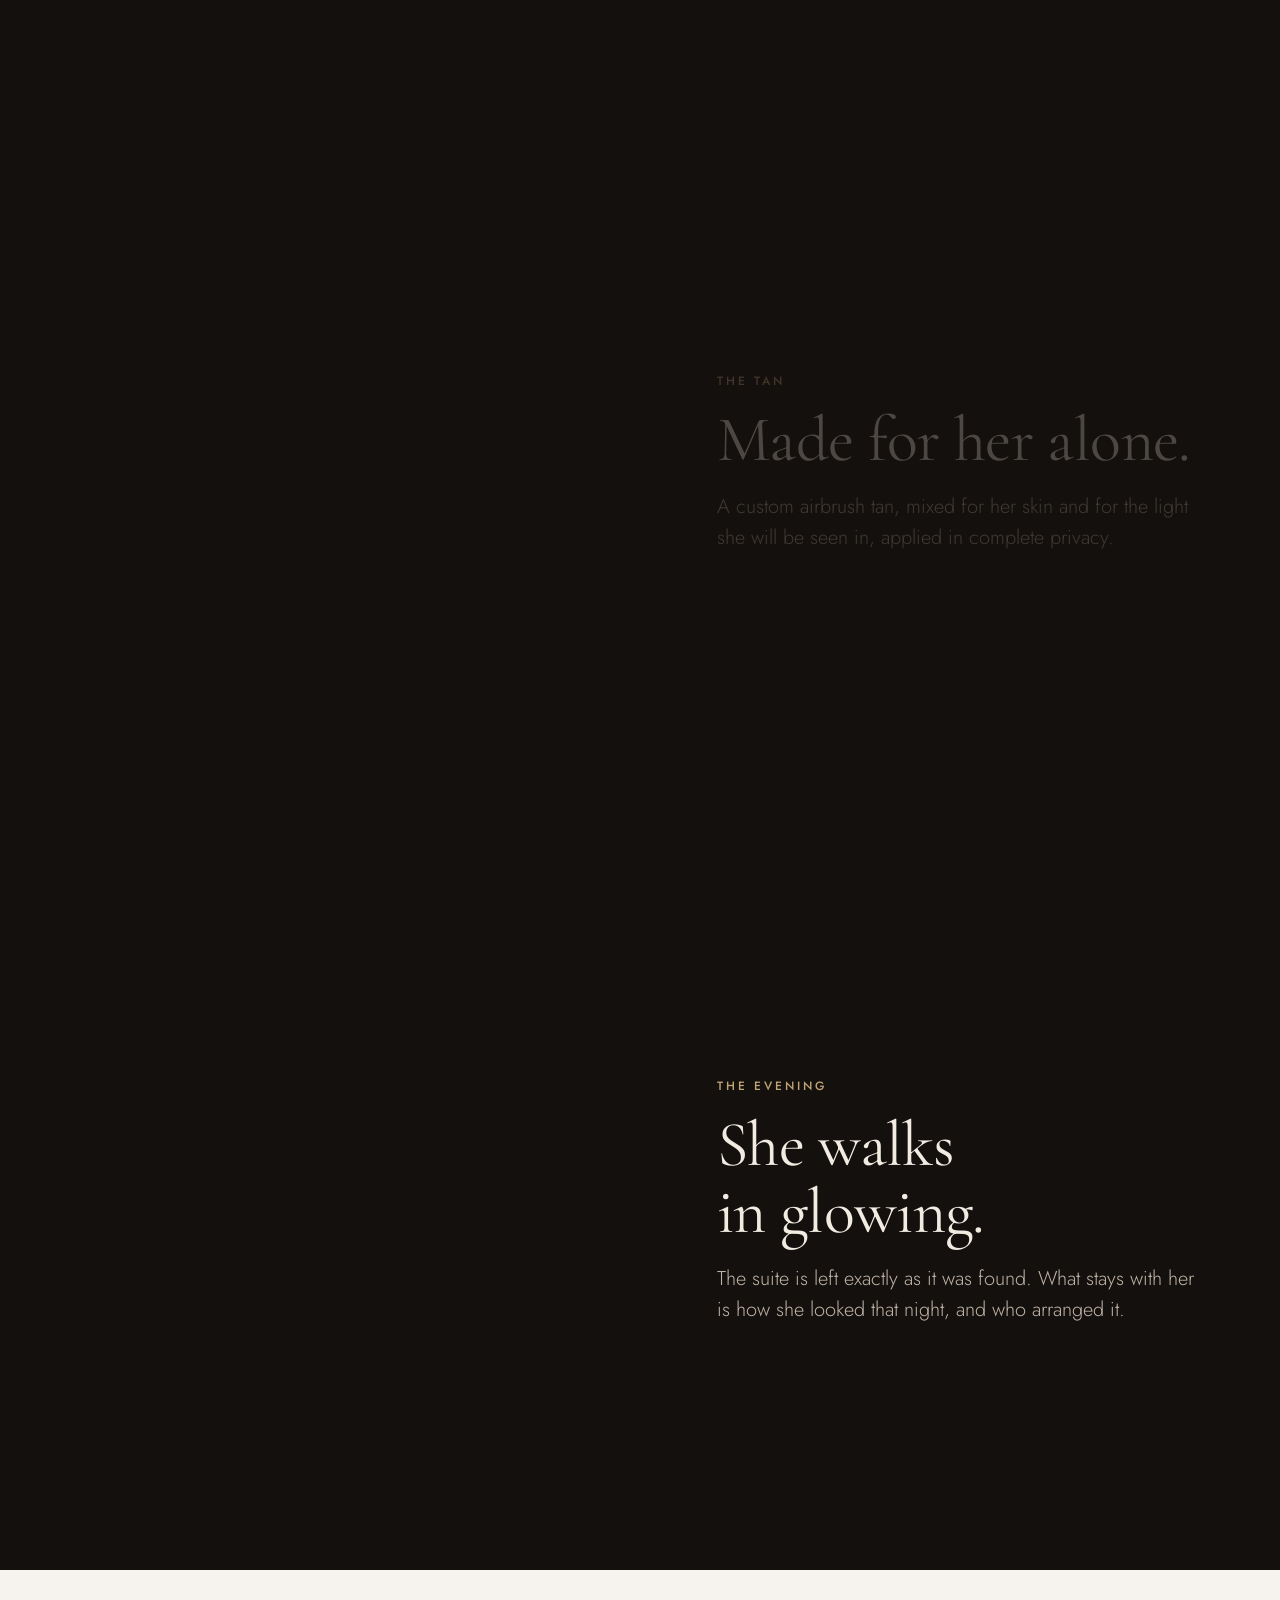
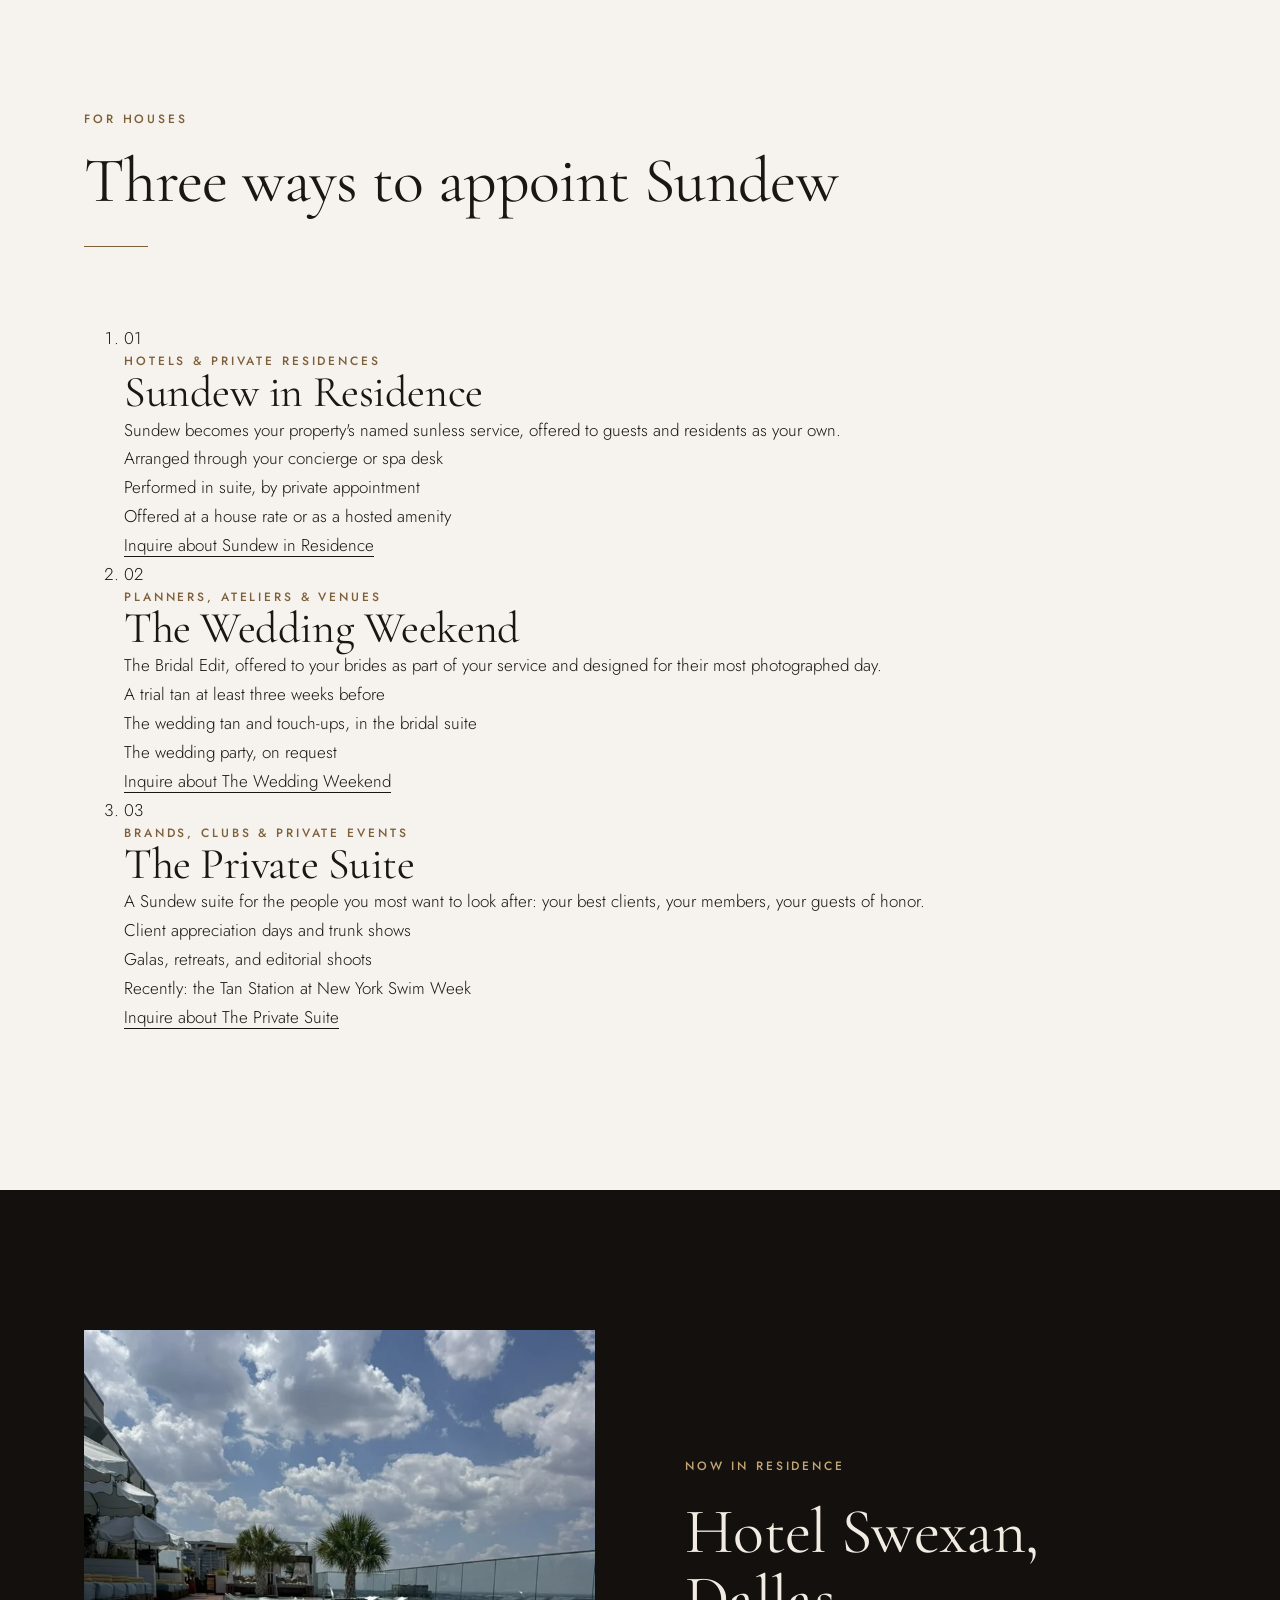
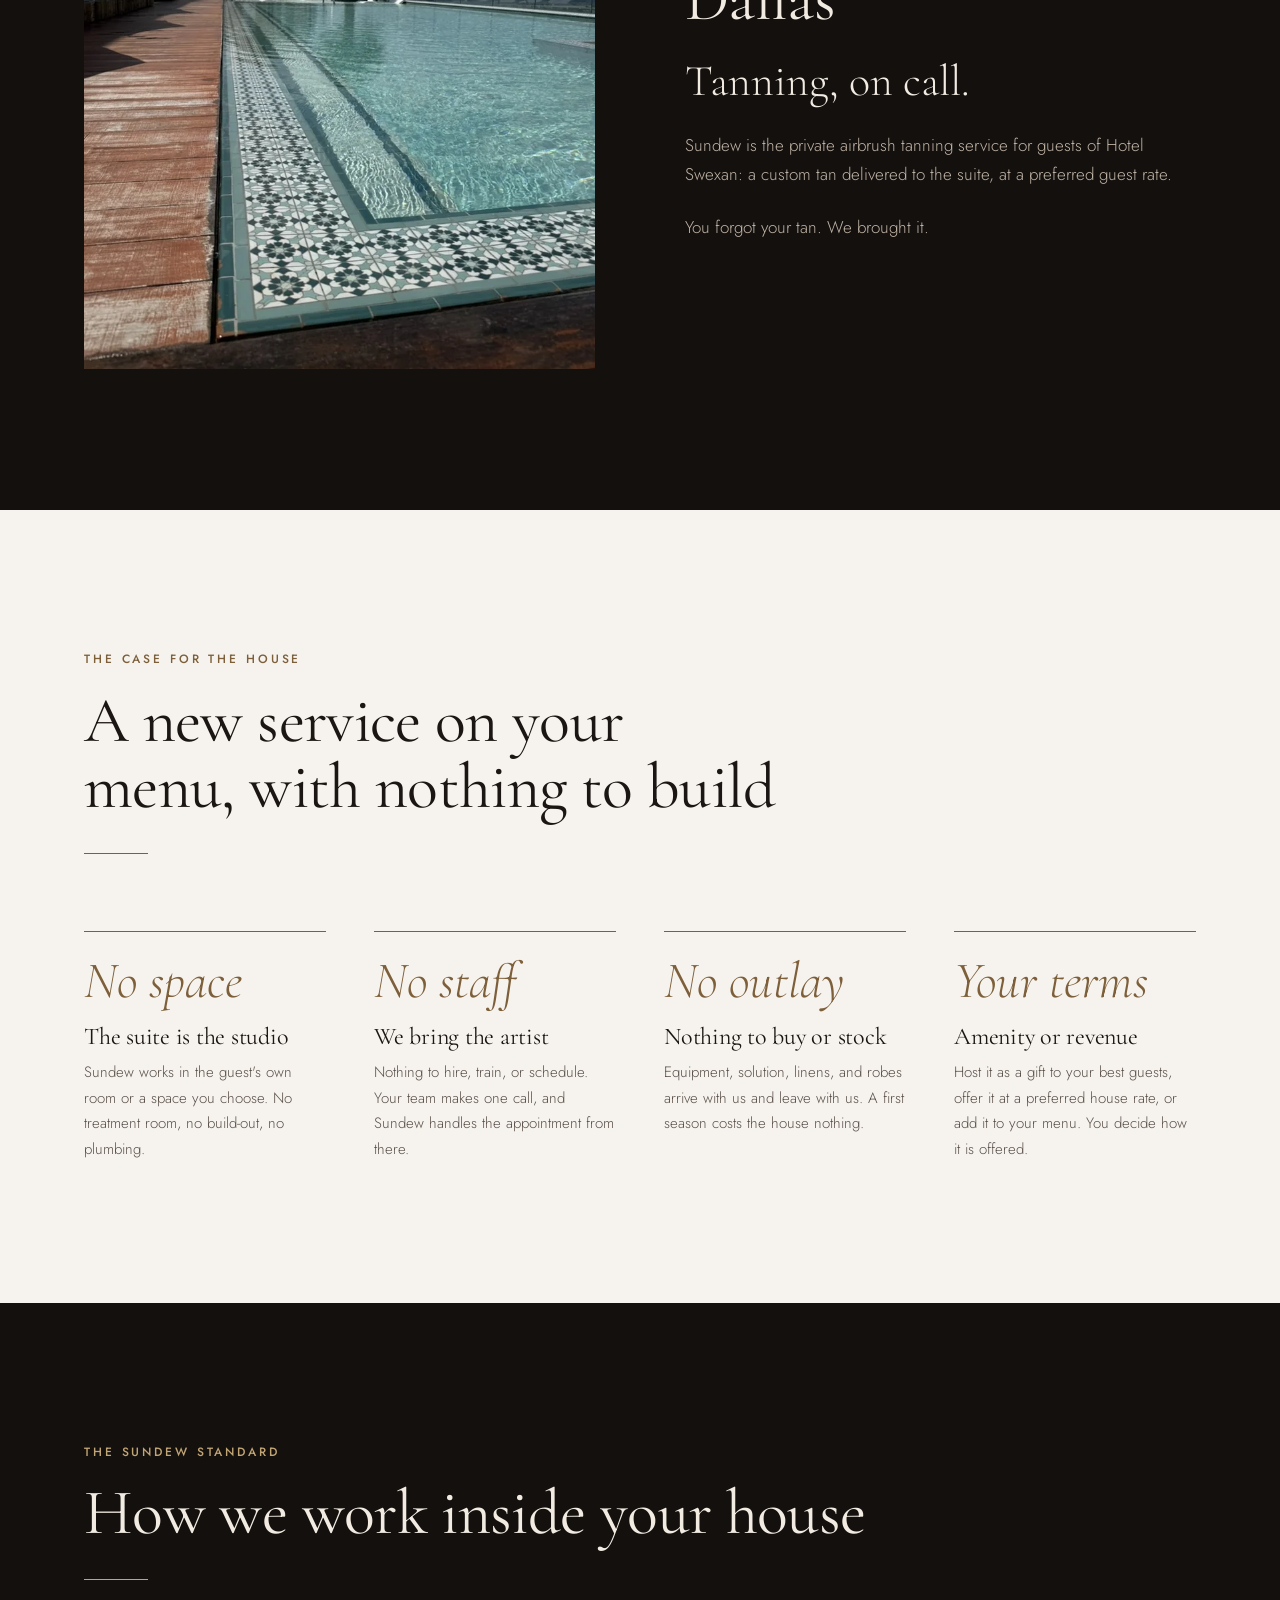
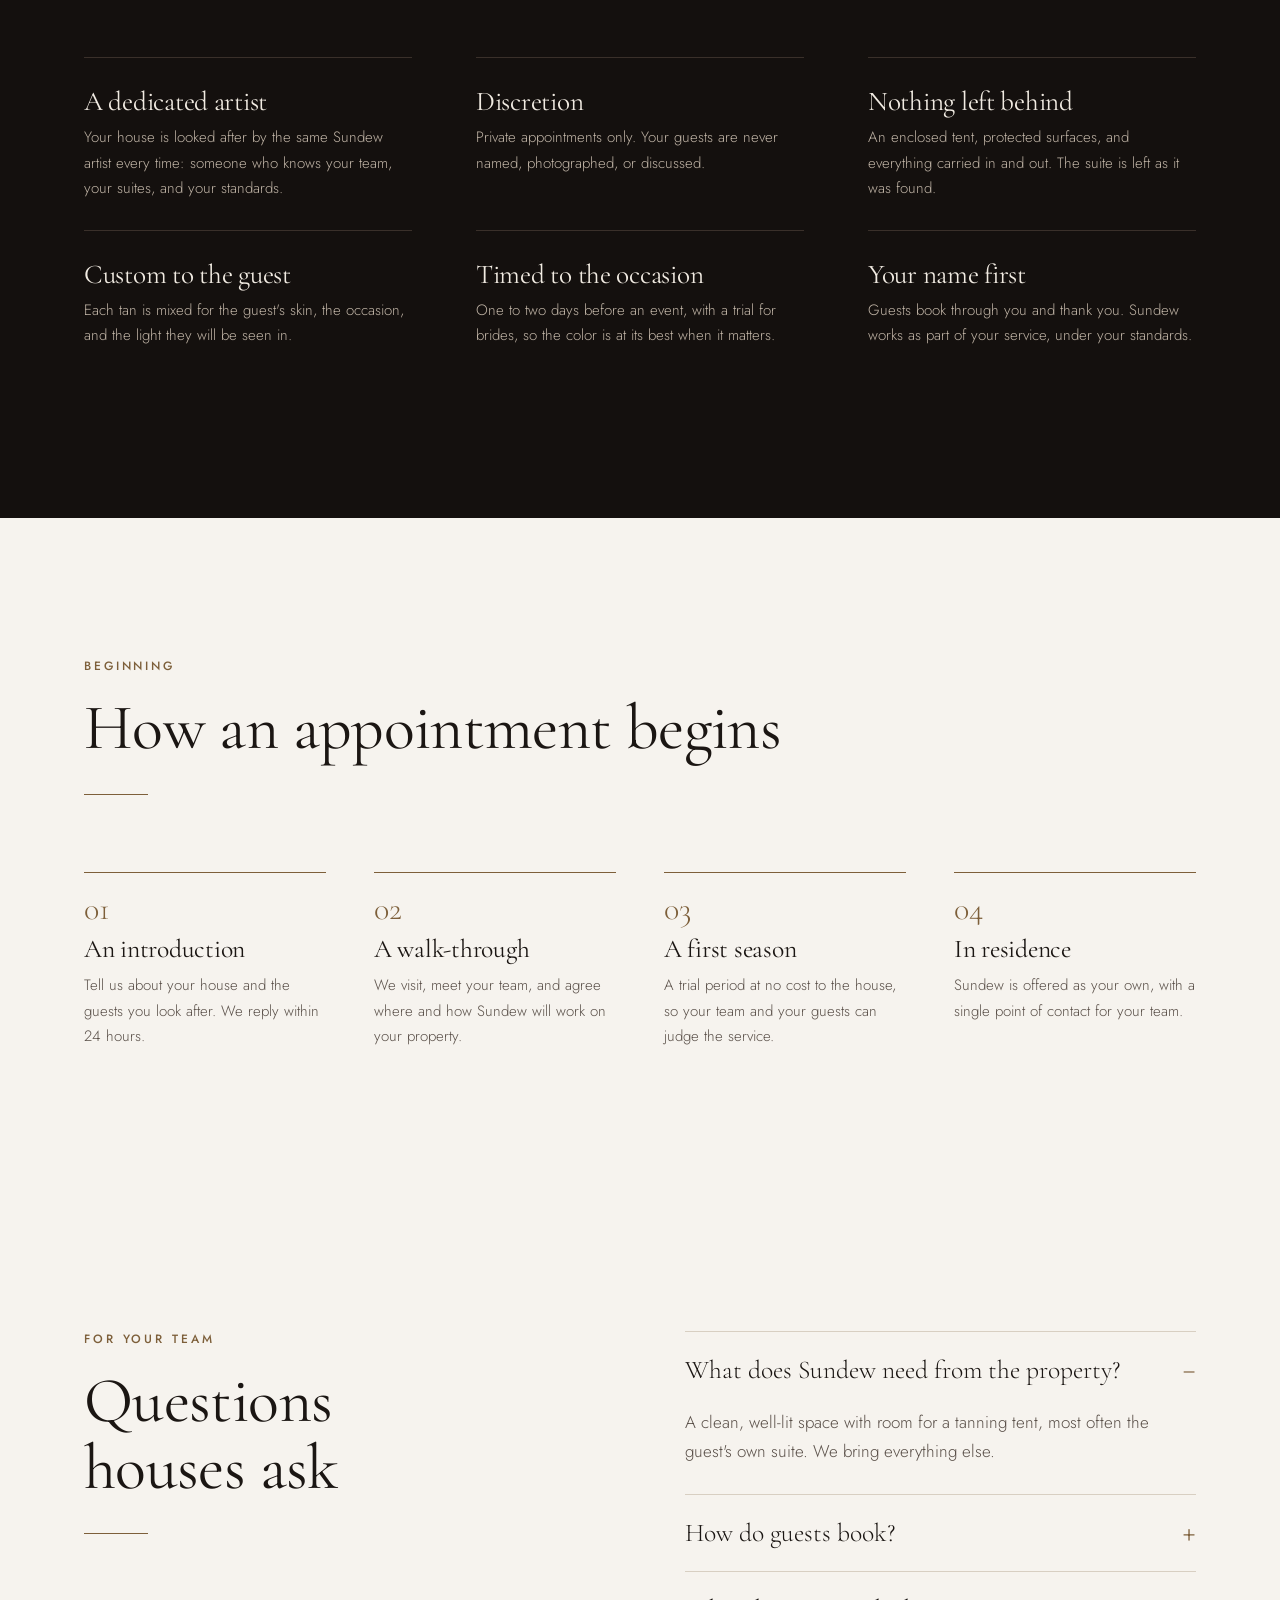
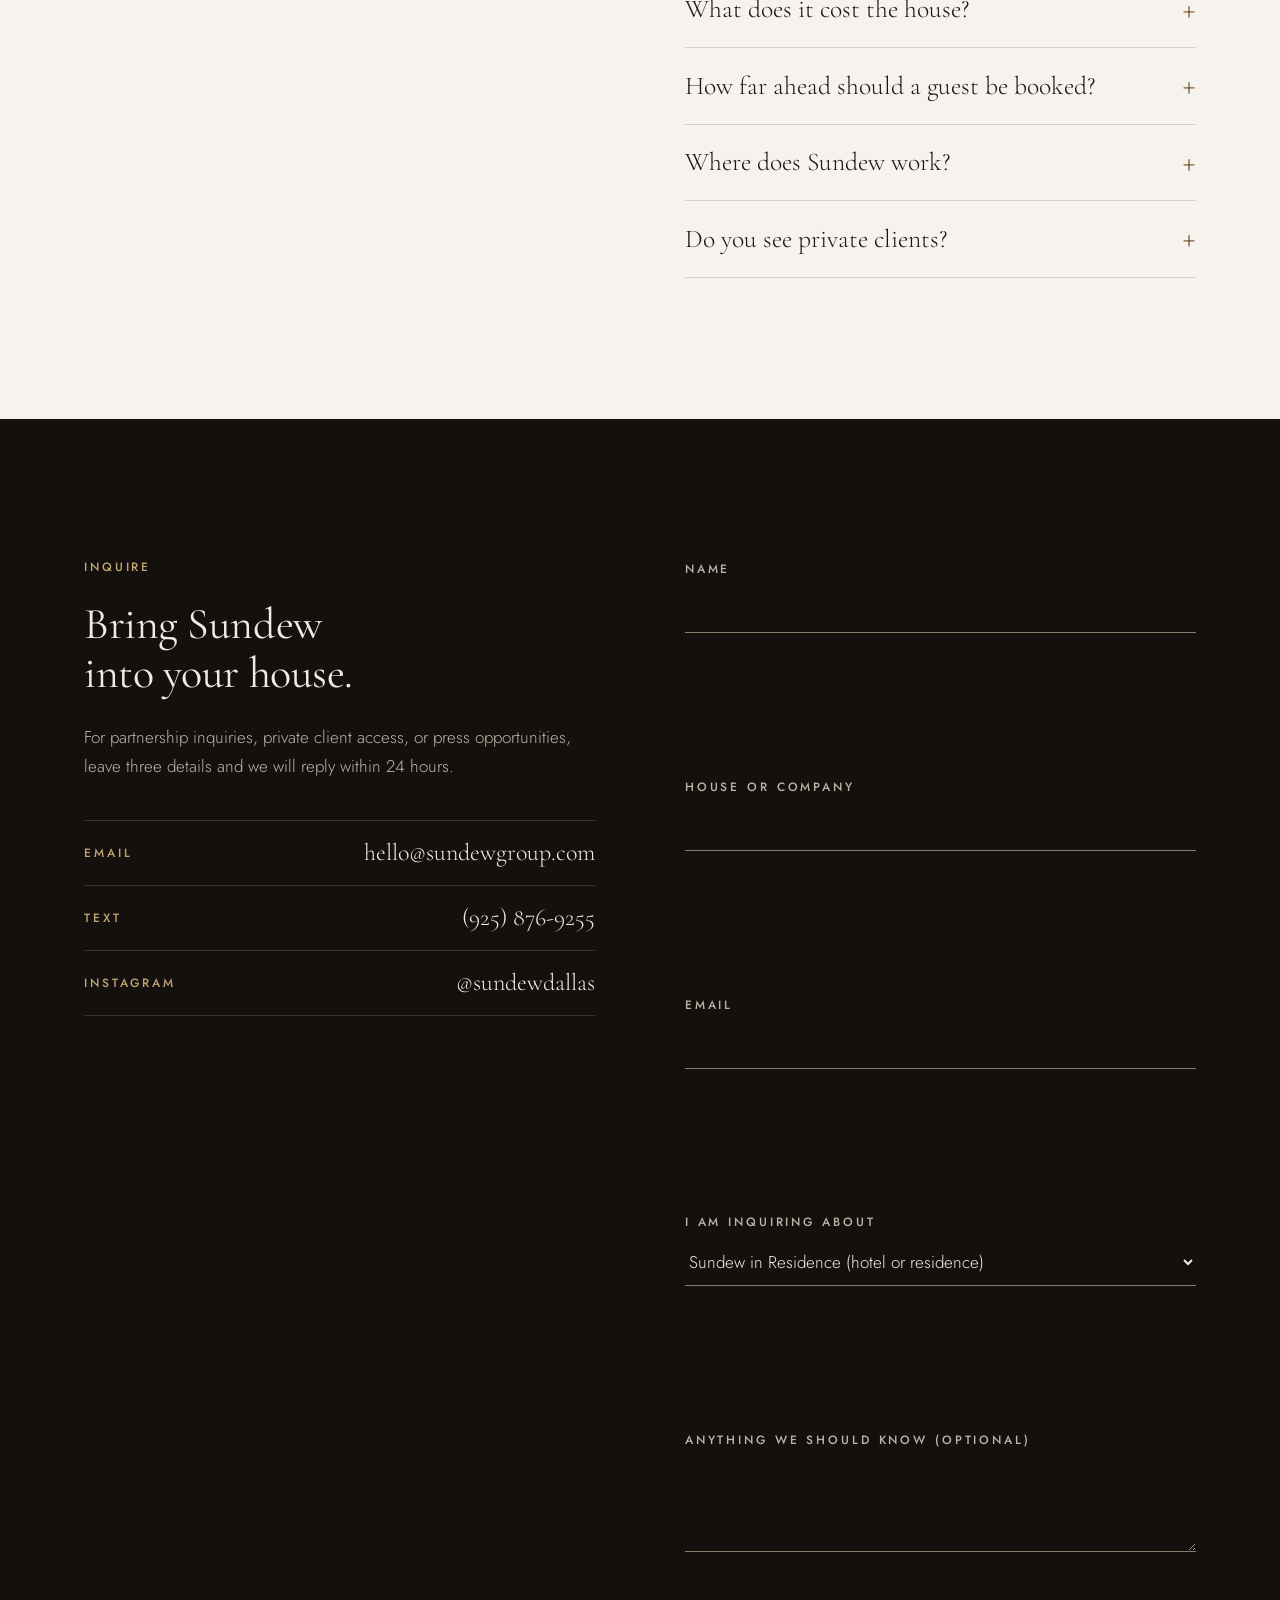
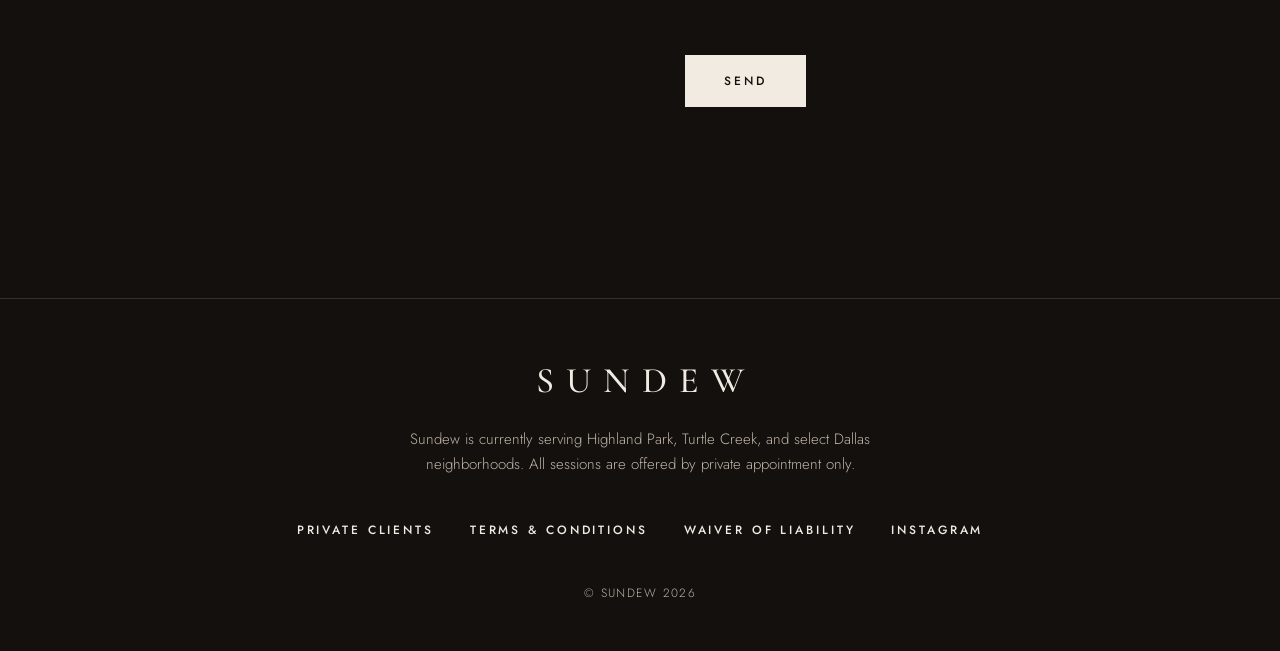
==== commit bfc1d77e: "Restrained redesign: proof strip, typographic programs, pro photography only, shorter form" ====
--- a/index.html
+++ b/index.html
@@ -3,7 +3,7 @@
 <head>
   <meta charset="utf-8">
   <meta name="viewport" content="width=device-width, initial-scale=1">
-  <title>Sundew | The sunless atelier for Dallas's finest houses</title>
+  <title>Sundew | Private airbrush tanning for Dallas hotels, residences and celebrations</title>
   <meta name="description" content="Sundew is a private sunless tanning atelier in Dallas, appointed by hotels, residences, planners, and brands to care for their guests in suite. By appointment.">
   <link rel="canonical" href="https://www.sundewgroup.com/">
 
@@ -17,11 +17,11 @@
   <link rel="preconnect" href="https://fonts.googleapis.com">
   <link rel="preconnect" href="https://fonts.gstatic.com" crossorigin>
   <link href="https://fonts.googleapis.com/css2?family=Cormorant+Garamond:ital,wght@0,400;0,500;1,400&family=Jost:wght@300;400;500&display=swap" rel="stylesheet">
-  <link rel="stylesheet" href="css/styles.css?v=10">
+  <link rel="preload" as="image" href="assets/photos/hero.webp" fetchpriority="high">
+  <link rel="stylesheet" href="css/styles.css?v=11">
 </head>
 <body class="home">
   <a class="skip-link" href="#main">Skip to content</a>
-  <div class="curtain" aria-hidden="true"><span class="wordmark">Sundew</span></div>
 
   <!-- ============ HEADER ============ -->
   <header class="site-header site-header--over">
@@ -43,9 +43,9 @@
       <img class="hero-img" src="assets/photos/hero.webp" alt="Sun-kissed shoulders and collarbone in warm afternoon light" width="2500" height="1666" fetchpriority="high">
       <div class="hero-glow" aria-hidden="true"></div>
       <div class="hero-copy">
-        <p class="label">Dallas &middot; By appointment to the house</p>
+        <p class="label">Private airbrush tanning &middot; In suite &middot; Dallas</p>
         <h1>Because luxury should <em>never fade.</em></h1>
-        <p class="hero-sub">Sundew is the private sunless atelier appointed by Dallas hotels, residences, and houses of celebration to care for their guests, in suite.</p>
+        <p class="hero-sub">A custom airbrush tan, brought to your guest's suite. Sundew is the sunless service that Dallas hotels, residences, planners, and brands offer as their own.</p>
         <div class="hero-actions">
           <a class="btn btn--light" href="#inquire">Begin a partnership</a>
           <a class="text-link" href="private.html">Private clients</a>
@@ -60,20 +60,13 @@
       </div>
     </section>
 
-    <!-- ============ IN RESIDENCE ============ -->
-    <section class="section feature feature--night" id="residence">
-      <div class="wrap intro-grid">
-        <figure class="intro-figure" data-reveal>
-          <img src="assets/photos/residence-pool.webp" alt="The rooftop pool at Hotel Swexan under a bright Dallas sky" width="768" height="1024" loading="lazy">
-        </figure>
-        <div class="intro-copy" data-stagger>
-          <p class="label">In residence at</p>
-          <h2>Hotel Swexan, Dallas</h2>
-          <p class="statement">Tanning, on call.</p>
-          <p>Sundew is the private airbrush tanning service for guests of Hotel Swexan: a custom tan delivered to the suite, at a preferred guest rate.</p>
-          <p>You forgot your tan. We brought it.</p>
-        </div>
-      </div>
+    <!-- ============ PROOF ============ -->
+    <section class="proof" aria-label="Where Sundew works">
+      <ul class="proof-list">
+        <li><span>In residence</span>Hotel Swexan, Dallas</li>
+        <li><span>On location</span>The Tan Station, New York Swim Week</li>
+        <li><span>By appointment</span>Highland Park &middot; Turtle Creek</li>
+      </ul>
     </section>
 
     <!-- ============ THE IDEA ============ -->
@@ -81,7 +74,6 @@
       <div class="wrap" data-stagger>
         <p class="label">The idea</p>
         <p class="statement">A great house already keeps a florist, a tailor, and a car. Sundew is its sunless artist.</p>
-        <p>Your guests arrive for the wedding weekend, the gala, the photograph that will be kept. They expect to look their best, and they expect not to leave the suite to do it.</p>
         <p>Sundew comes to them: a custom airbrush tan, applied privately in the suite, with everything brought in and nothing left behind. The guest remembers the glow. The house is remembered for arranging it.</p>
       </div>
     </section>
@@ -90,9 +82,9 @@
     <section class="story" aria-label="One guest, one evening">
       <div class="story-grid">
         <div class="story-media" aria-hidden="true">
-          <img class="is-active" src="assets/photos/story-request.webp" alt="" width="768" height="1024" loading="lazy">
-          <video src="assets/photos/arrival.mp4" poster="assets/photos/arrival-poster.jpg" muted loop playsinline preload="none"></video>
+          <img class="is-active" src="assets/photos/bridal.webp?v=2" alt="" width="1206" height="1493" loading="lazy">
           <video src="assets/photos/tan.mp4" poster="assets/photos/tan-poster.jpg" muted loop playsinline preload="none"></video>
+          <img src="assets/photos/portrait-detail.webp" alt="" width="1000" height="1500" loading="lazy">
           <img src="assets/photos/bride-garden.webp" alt="" width="1000" height="1244" loading="lazy">
         </div>
         <div class="story-chapters">
@@ -125,64 +117,78 @@
     </section>
 
     <!-- ============ FOR HOUSES ============ -->
-    <section class="section services" id="houses">
+    <section class="section programs" id="houses">
       <div class="wrap">
         <div class="section-head" data-reveal>
           <p class="label">For houses</p>
           <h2>Three ways to appoint Sundew</h2>
         </div>
-
-        <article class="service">
-          <figure class="service-figure" data-reveal>
-            <img src="assets/photos/program-residence.webp" alt="Sundew cards on a marble table at Hotel Swexan, reading: You forgot your tan. We brought it." width="1125" height="1500" loading="lazy">
-          </figure>
-          <div class="service-copy" data-stagger>
-            <p class="label">Hotels &amp; private residences</p>
-            <h3>Sundew in Residence</h3>
-            <p>Sundew becomes your property's named sunless service, offered to guests and residents as your own. Now in residence at Hotel Swexan.</p>
-            <ul class="includes">
-              <li>Arranged through your concierge or spa desk</li>
-              <li>Performed in suite, by private appointment</li>
-              <li>Offered at a house rate or as a hosted amenity</li>
-            </ul>
-            <a class="btn" href="#inquire">Inquire</a>
-          </div>
-        </article>
-
-        <article class="service service--flip">
-          <figure class="service-figure" data-reveal>
-            <img src="assets/photos/bridal.webp?v=2" alt="A bride in a silk gown and veil holding a white bouquet" width="1206" height="1493" loading="lazy">
-          </figure>
-          <div class="service-copy" data-stagger>
-            <p class="label">Planners, ateliers &amp; venues</p>
-            <h3>The Wedding Weekend</h3>
-            <p>The Bridal Edit, offered to your brides as part of your service and designed for their most photographed day.</p>
-            <ul class="includes">
-              <li>A trial tan at least three weeks before</li>
-              <li>The wedding tan and touch-ups, in the bridal suite</li>
-              <li>The wedding party, on request</li>
-            </ul>
-            <a class="btn" href="#inquire">Inquire</a>
-          </div>
-        </article>
-
-        <article class="service">
-          <figure class="service-figure" data-reveal>
-            <img src="assets/photos/program-suite.webp" alt="White slippers embroidered with the Sundew name, tied with green ribbon" width="1125" height="1500" loading="lazy">
-          </figure>
-          <div class="service-copy" data-stagger>
-            <p class="label">Brands, clubs &amp; private events</p>
-            <h3>The Private Suite</h3>
-            <p>A Sundew suite for the people you most want to look after: your best clients, your members, your guests of honor.</p>
-            <ul class="includes">
-              <li>Client appreciation days and trunk shows</li>
-              <li>Galas, retreats, and editorial shoots</li>
-              <li>Recently: the Tan Station at New York Swim Week</li>
-              <li>Hosted by the house, by invitation</li>
-            </ul>
-            <a class="btn" href="#inquire">Inquire</a>
-          </div>
-        </article>
+        <ol class="program-list" data-stagger>
+          <li class="program">
+            <span class="program-no" aria-hidden="true">01</span>
+            <div class="program-head">
+              <p class="label">Hotels &amp; private residences</p>
+              <h3>Sundew in Residence</h3>
+            </div>
+            <div class="program-body">
+              <p>Sundew becomes your property's named sunless service, offered to guests and residents as your own.</p>
+              <ul>
+                <li>Arranged through your concierge or spa desk</li>
+                <li>Performed in suite, by private appointment</li>
+                <li>Offered at a house rate or as a hosted amenity</li>
+              </ul>
+            </div>
+            <a class="program-link" href="#inquire">Inquire<span class="visually-hidden"> about Sundew in Residence</span></a>
+          </li>
+          <li class="program">
+            <span class="program-no" aria-hidden="true">02</span>
+            <div class="program-head">
+              <p class="label">Planners, ateliers &amp; venues</p>
+              <h3>The Wedding Weekend</h3>
+            </div>
+            <div class="program-body">
+              <p>The Bridal Edit, offered to your brides as part of your service and designed for their most photographed day.</p>
+              <ul>
+                <li>A trial tan at least three weeks before</li>
+                <li>The wedding tan and touch-ups, in the bridal suite</li>
+                <li>The wedding party, on request</li>
+              </ul>
+            </div>
+            <a class="program-link" href="#inquire">Inquire<span class="visually-hidden"> about The Wedding Weekend</span></a>
+          </li>
+          <li class="program">
+            <span class="program-no" aria-hidden="true">03</span>
+            <div class="program-head">
+              <p class="label">Brands, clubs &amp; private events</p>
+              <h3>The Private Suite</h3>
+            </div>
+            <div class="program-body">
+              <p>A Sundew suite for the people you most want to look after: your best clients, your members, your guests of honor.</p>
+              <ul>
+                <li>Client appreciation days and trunk shows</li>
+                <li>Galas, retreats, and editorial shoots</li>
+                <li>Recently: the Tan Station at New York Swim Week</li>
+              </ul>
+            </div>
+            <a class="program-link" href="#inquire">Inquire<span class="visually-hidden"> about The Private Suite</span></a>
+          </li>
+        </ol>
+      </div>
+    </section>
+
+    <!-- ============ IN RESIDENCE ============ -->
+    <section class="section feature feature--night" id="residence">
+      <div class="wrap intro-grid">
+        <figure class="intro-figure" data-reveal>
+          <img src="assets/photos/residence-pool.webp" alt="The rooftop pool at Hotel Swexan under a bright Dallas sky" width="768" height="1024" loading="lazy">
+        </figure>
+        <div class="intro-copy" data-stagger>
+          <p class="label">Now in residence</p>
+          <h2>Hotel Swexan, Dallas</h2>
+          <p class="statement">Tanning, on call.</p>
+          <p>Sundew is the private airbrush tanning service for guests of Hotel Swexan: a custom tan delivered to the suite, at a preferred guest rate.</p>
+          <p>You forgot your tan. We brought it.</p>
+        </div>
       </div>
     </section>
 
@@ -285,37 +291,6 @@
           </li>
         </ol>
       </div>
-    </section>
-
-    <!-- ============ IN THE FIELD ============ -->
-    <section class="section field" id="field">
-      <div class="wrap">
-        <div class="section-head" data-reveal>
-          <p class="label">In the field</p>
-          <h2>Where you will already find us</h2>
-        </div>
-        <div class="field-grid" data-stagger>
-          <figure>
-            <img src="assets/photos/residence-desk.webp" alt="Sundew cards at the front desk of Hotel Swexan" width="1200" height="1280" loading="lazy">
-            <figcaption><span class="label">Dallas</span>At the front desk, Hotel Swexan</figcaption>
-          </figure>
-          <figure>
-            <img src="assets/photos/activation-sign.webp" alt="A framed sign reading Tan Station, spray tanning sponsored by Sundew" width="730" height="881" loading="lazy">
-            <figcaption><span class="label">New York</span>The Tan Station, New York Swim Week</figcaption>
-          </figure>
-          <figure>
-            <img src="assets/photos/activation-rack.webp" alt="Robes and Sundew slippers on a brass luggage cart, ready for guests" width="768" height="1024" loading="lazy">
-            <figcaption><span class="label">On site</span>Robes and slippers, ready for guests</figcaption>
-          </figure>
-        </div>
-      </div>
-    </section>
-
-    <!-- ============ GALLERY ============ -->
-    <section class="gallery" aria-label="Sundew at work">
-      <img src="assets/photos/suite-setup.webp" alt="The Sundew tanning tent set up in a hotel suite, with a white robe hanging ready" width="768" height="1024" loading="lazy">
-      <img src="assets/photos/wedding-party.webp" alt="Two women in white robes laughing over a glass of wine before an event" width="1200" height="1440" loading="lazy">
-      <img src="assets/photos/airbrush.webp" alt="The Sundew airbrush, held above a marble surface" width="768" height="1024" loading="lazy">
     </section>
 
     <!-- ============ QUESTIONS FROM HOUSES ============ -->
@@ -360,7 +335,7 @@
         <div class="contact-copy" data-stagger>
           <p class="label">Inquire</p>
           <h2>Bring Sundew into your house.</h2>
-          <p>For partnership inquiries, private client access, or press opportunities, please complete the form. Our concierge will respond within 24 hours.</p>
+          <p>For partnership inquiries, private client access, or press opportunities, leave three details and we will reply within 24 hours.</p>
           <dl class="contact-details">
             <div><dt>Email</dt><dd><a id="contact-email-link" href="mailto:hello@sundewgroup.com">hello@sundewgroup.com</a></dd></div>
             <div><dt>Text</dt><dd><a href="sms:+19258769255">(925) 876-9255</a></dd></div>
@@ -369,15 +344,9 @@
         </div>
 
         <form class="contact-form" id="contact-form" novalidate data-reveal>
-          <div class="field-row">
-            <div class="field">
-              <label for="f-first">First name</label>
-              <input id="f-first" name="first" type="text" autocomplete="given-name" required>
-            </div>
-            <div class="field">
-              <label for="f-last">Last name</label>
-              <input id="f-last" name="last" type="text" autocomplete="family-name" required>
-            </div>
+          <div class="field">
+            <label for="f-name">Name</label>
+            <input id="f-name" name="name" type="text" autocomplete="name" required>
           </div>
           <div class="field">
             <label for="f-house">House or company</label>
@@ -398,8 +367,8 @@
             </select>
           </div>
           <div class="field">
-            <label for="f-message">Message</label>
-            <textarea id="f-message" name="message" rows="5" required></textarea>
+            <label for="f-message">Anything we should know <span class="optional">(optional)</span></label>
+            <textarea id="f-message" name="message" rows="3"></textarea>
           </div>
           <button class="btn btn--light" type="submit" id="f-submit">Send</button>
           <p class="form-status" id="form-status" role="status" aria-live="polite"></p>
@@ -424,6 +393,6 @@
   </footer>
 
   <script src="js/config.js"></script>
-  <script src="js/main.js?v=6"></script>
+  <script src="js/main.js?v=7"></script>
 </body>
 </html>
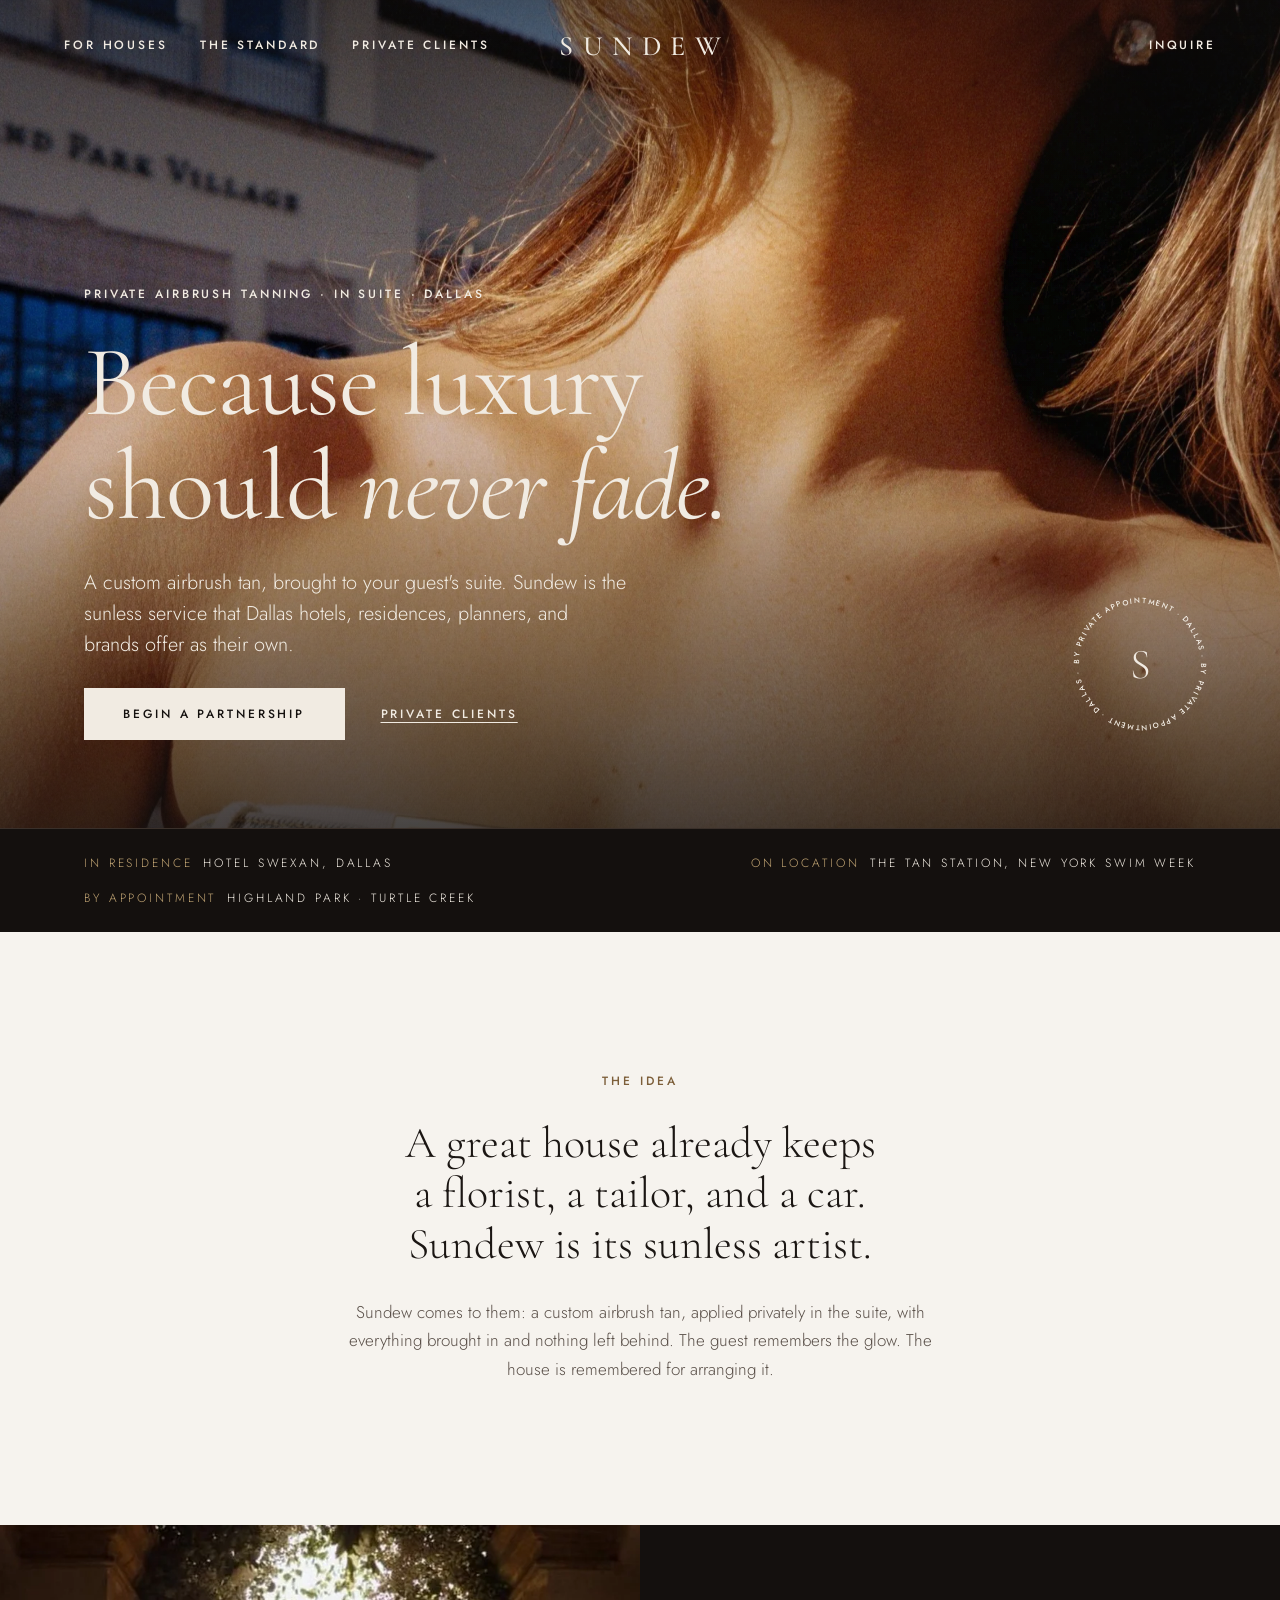
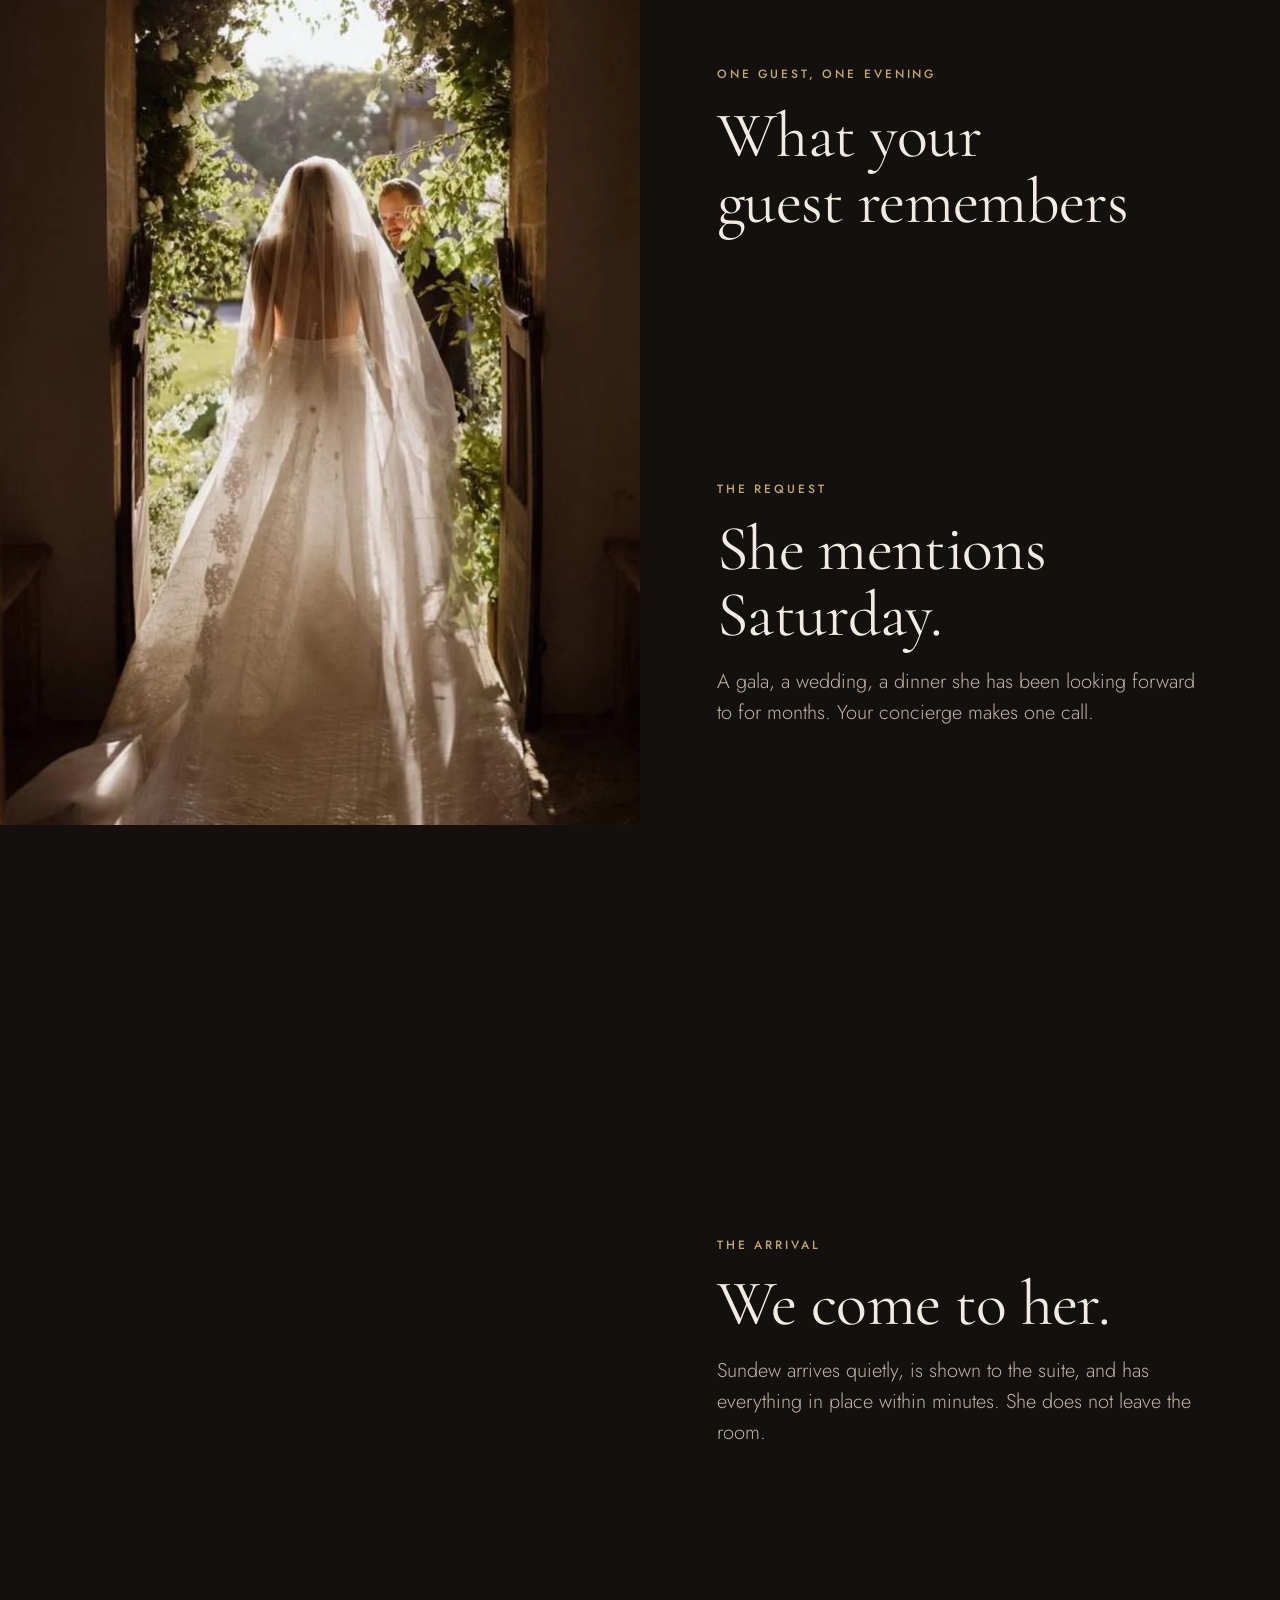
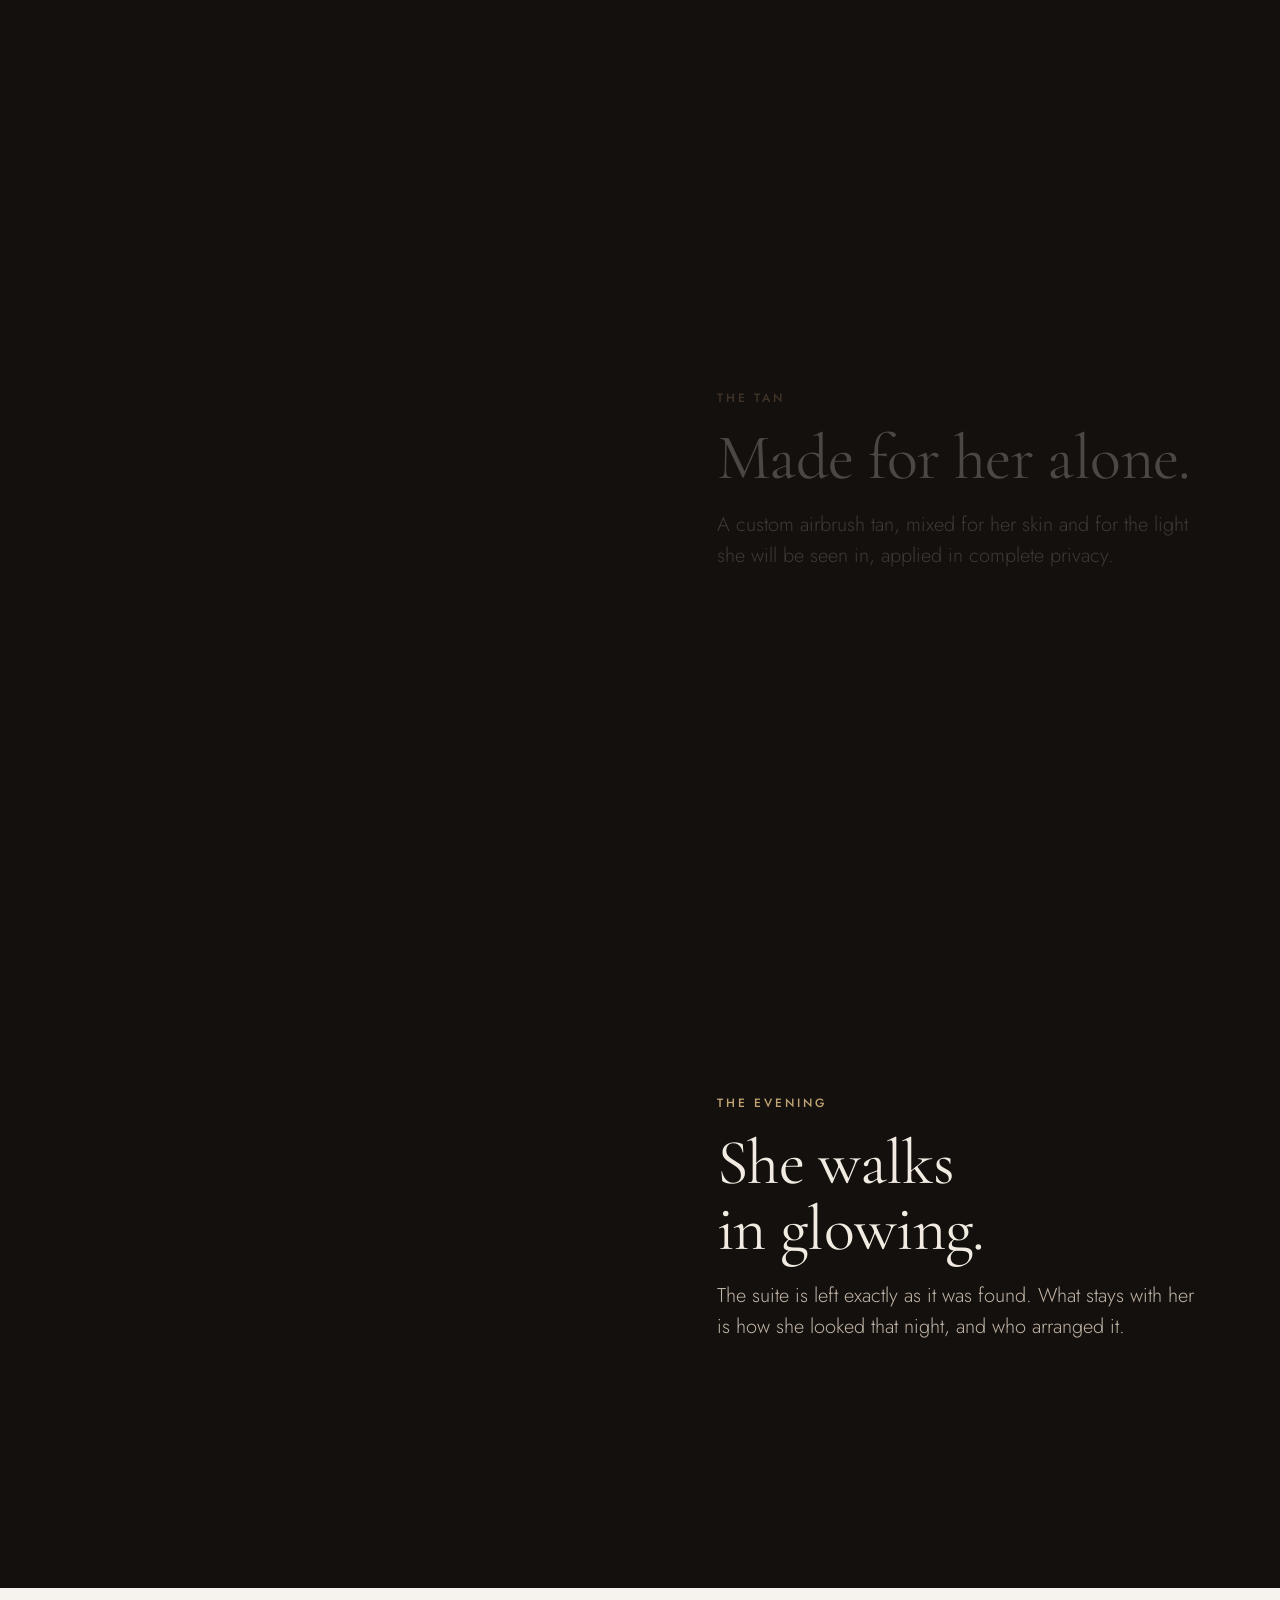
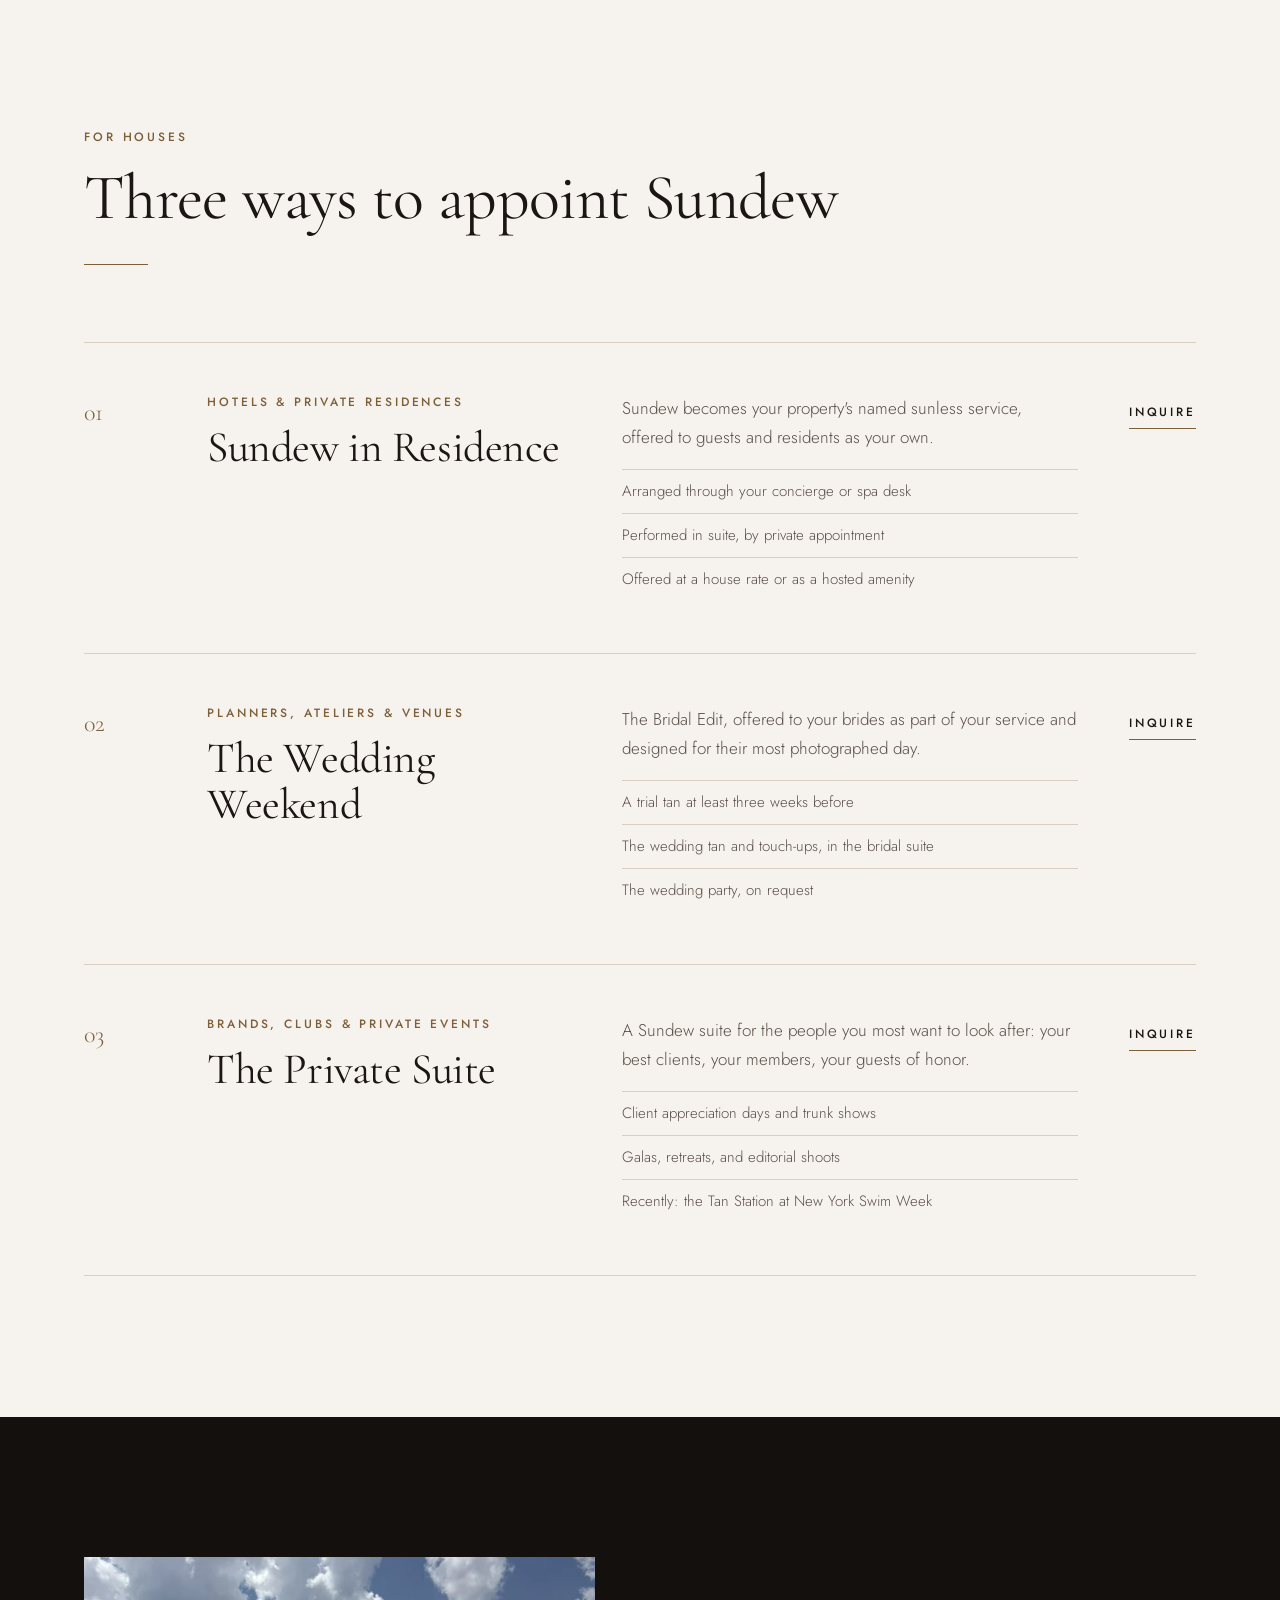
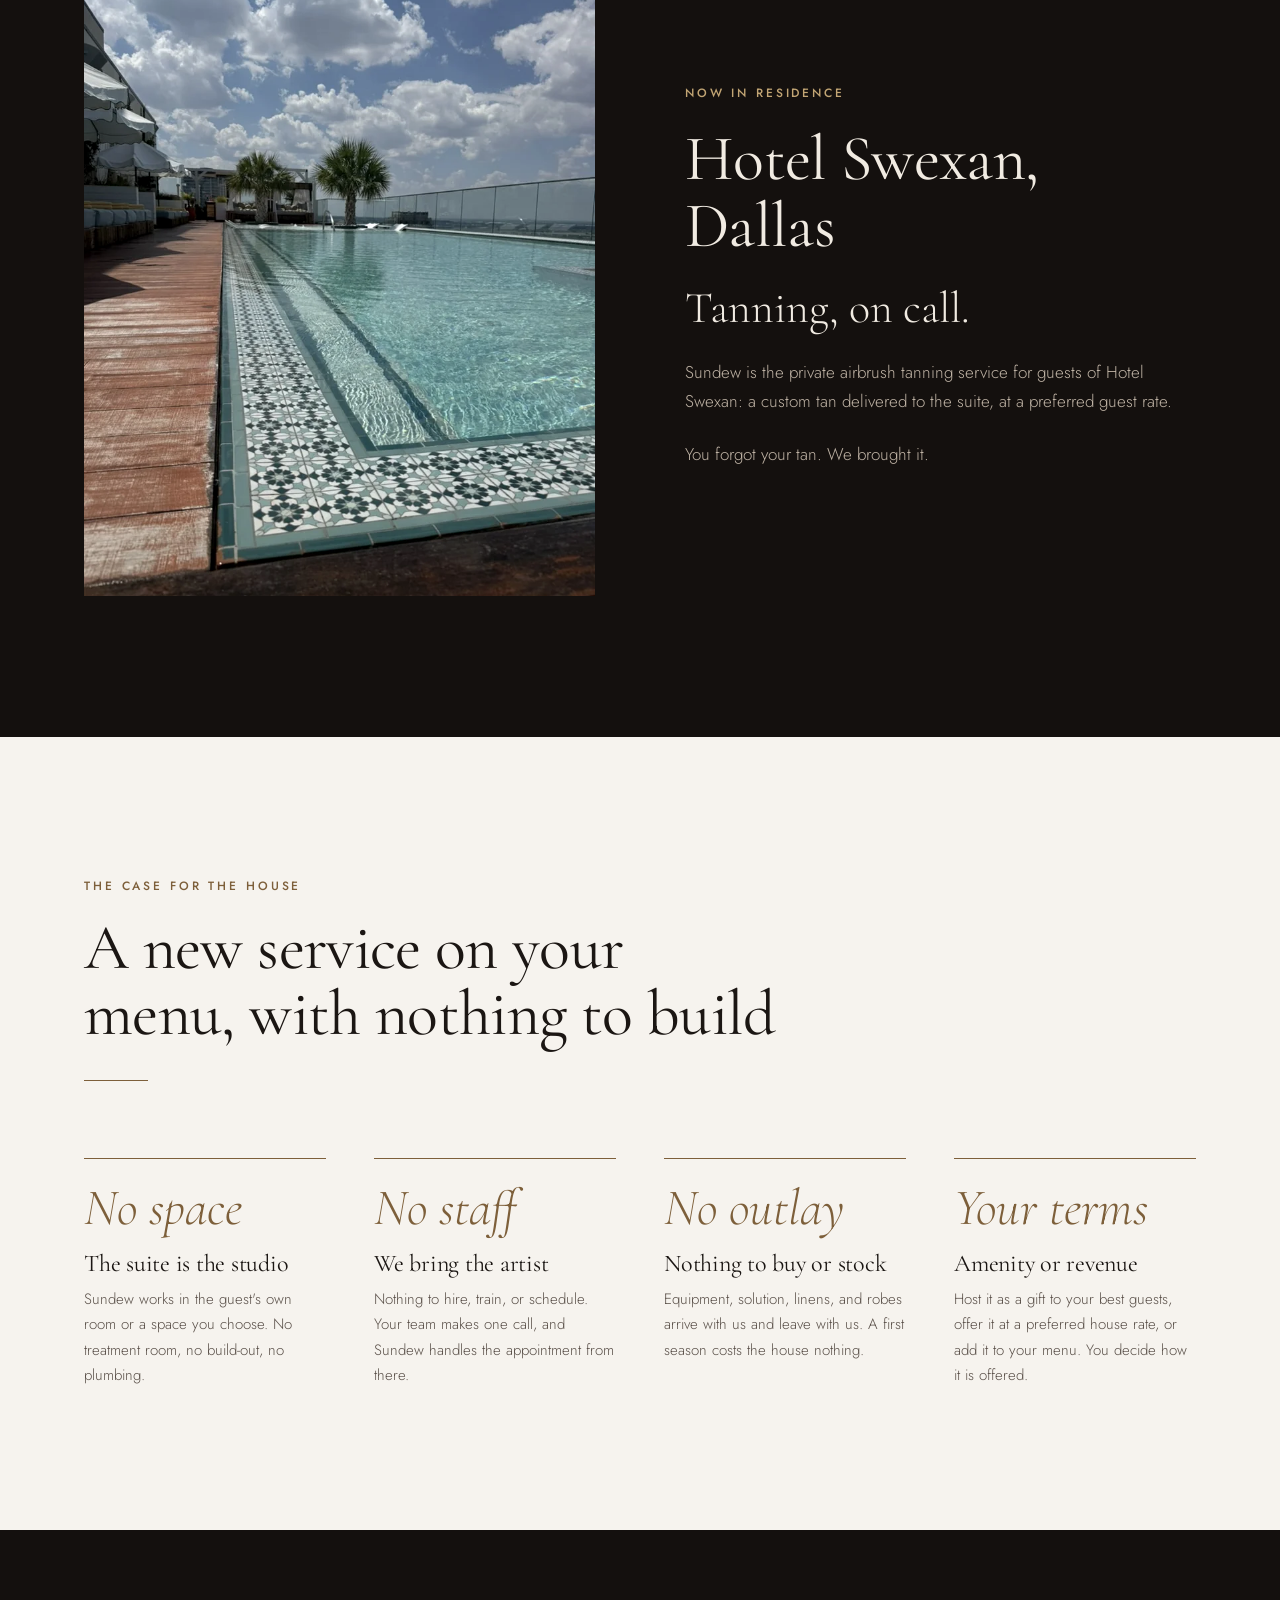
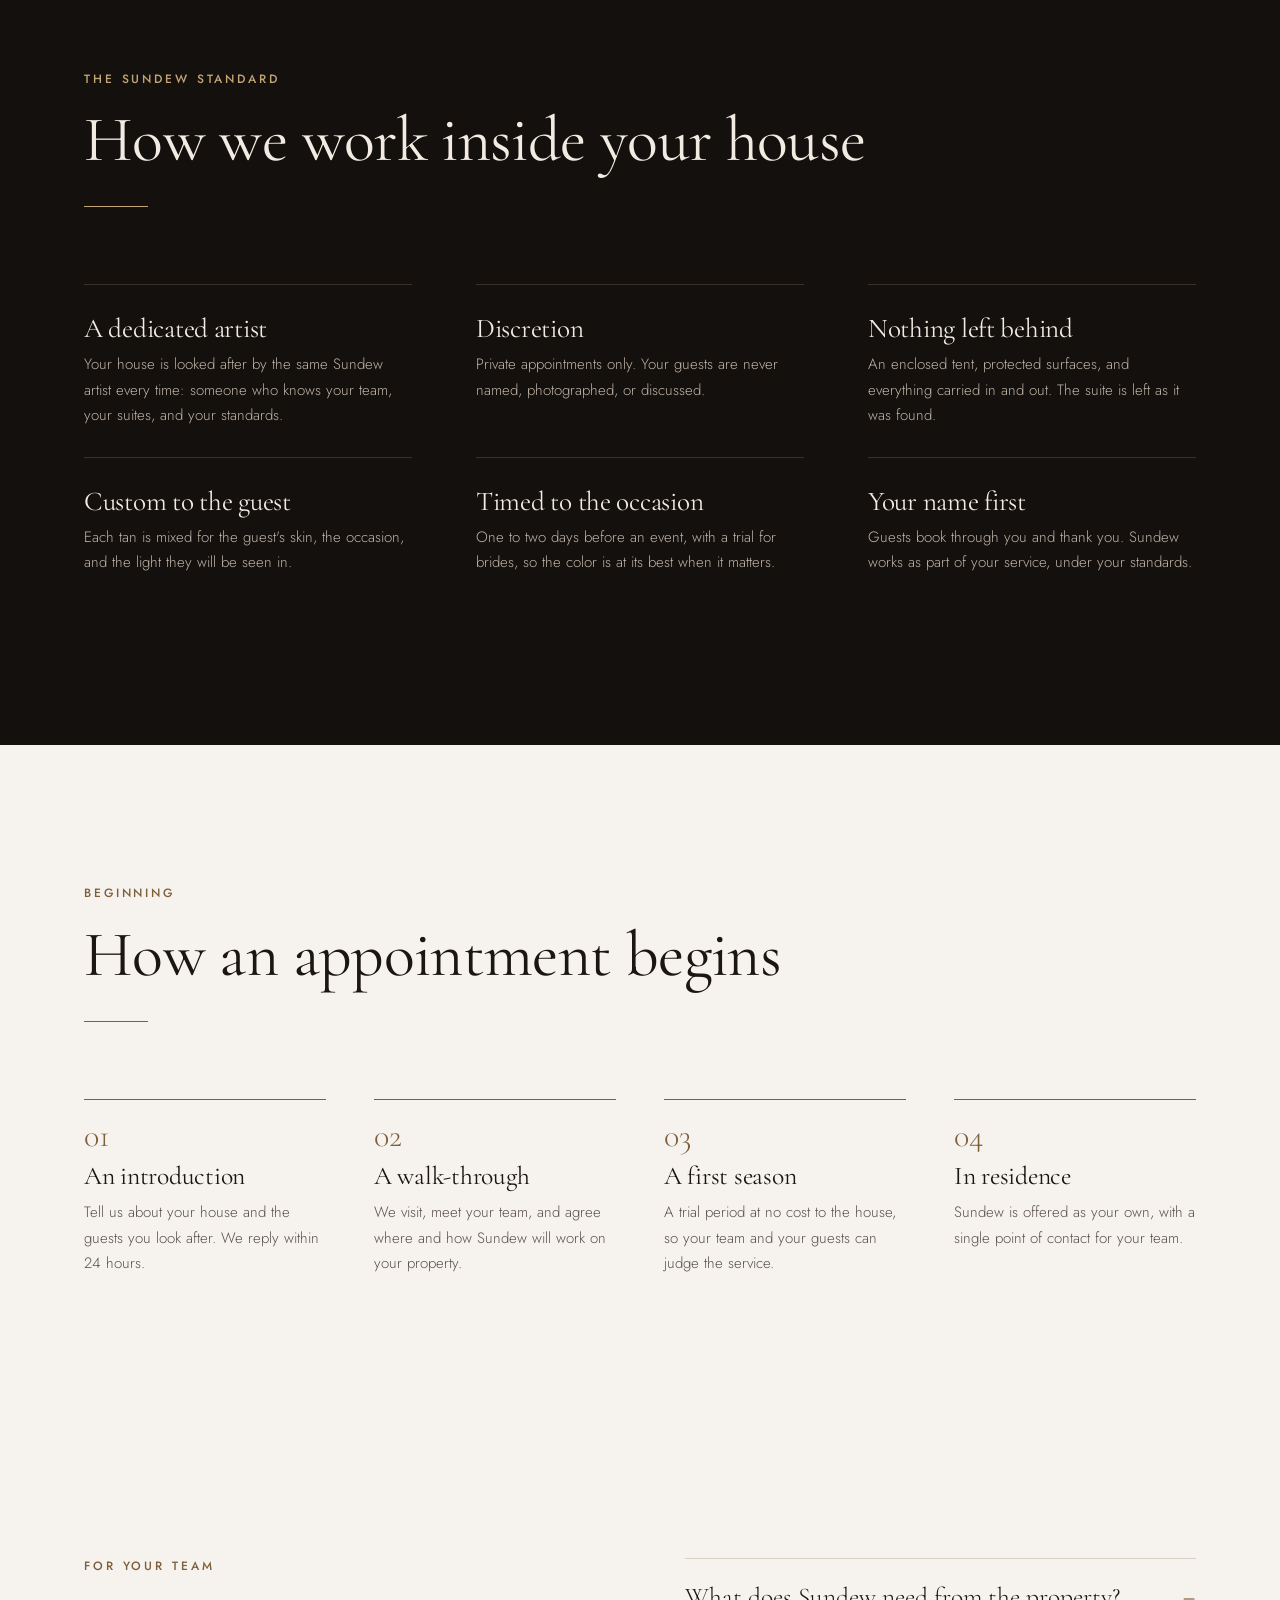
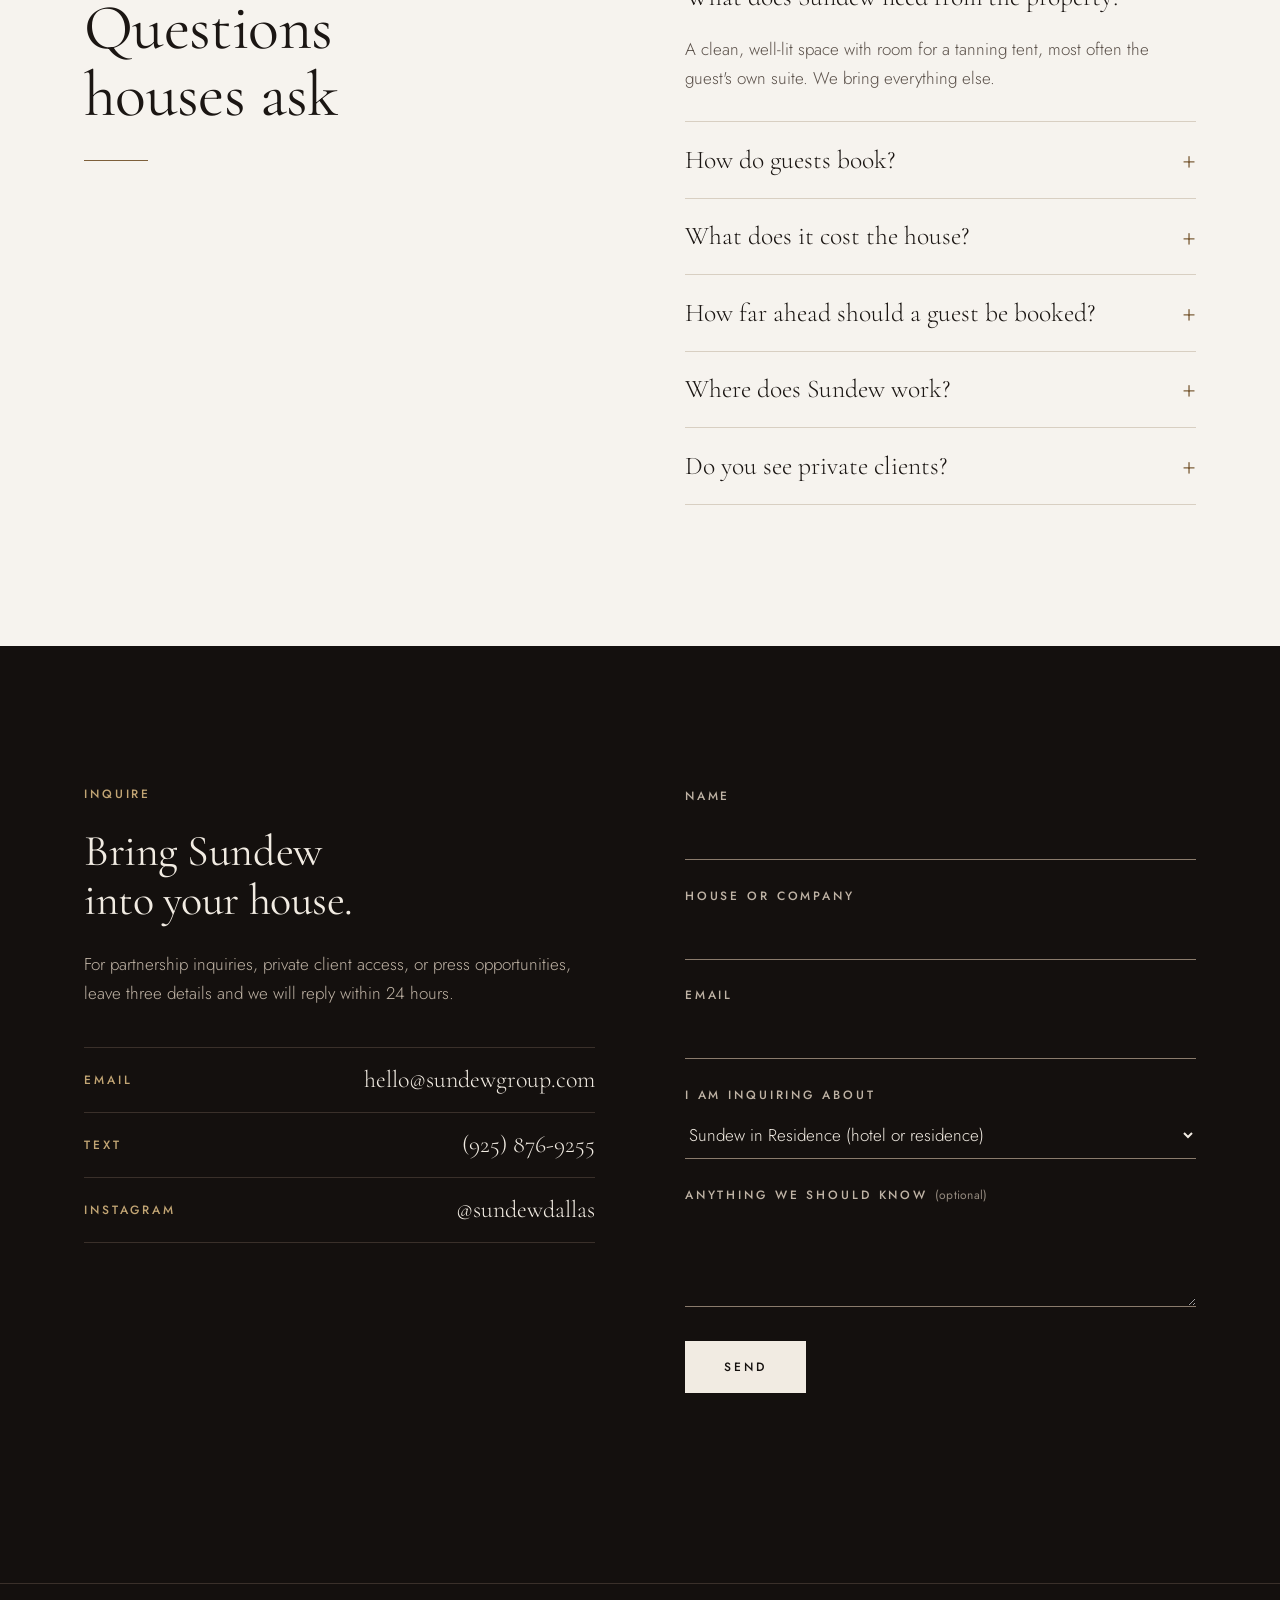
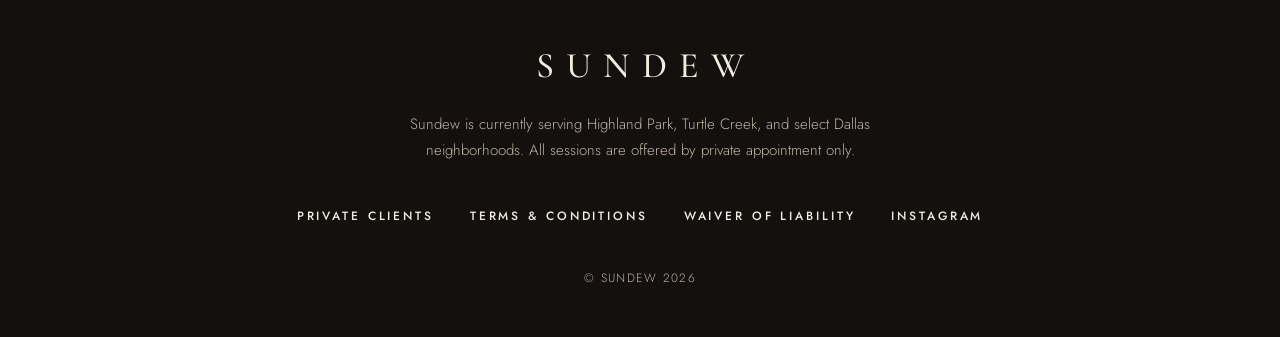
==== commit 2dbf74c8: "Bump stylesheet version" ====
--- a/index.html
+++ b/index.html
@@ -18,7 +18,7 @@
   <link rel="preconnect" href="https://fonts.gstatic.com" crossorigin>
   <link href="https://fonts.googleapis.com/css2?family=Cormorant+Garamond:ital,wght@0,400;0,500;1,400&family=Jost:wght@300;400;500&display=swap" rel="stylesheet">
   <link rel="preload" as="image" href="assets/photos/hero.webp" fetchpriority="high">
-  <link rel="stylesheet" href="css/styles.css?v=11">
+  <link rel="stylesheet" href="css/styles.css?v=12">
 </head>
 <body class="home">
   <a class="skip-link" href="#main">Skip to content</a>
--- a/css/styles.css
+++ b/css/styles.css
@@ -334,25 +334,16 @@
 
 /* ---------- Motion and atmosphere ---------- */
 html { scroll-padding-top: 5rem; }
-.curtain {
-  position: fixed; inset: 0; z-index: 100; display: flex; align-items: center; justify-content: center;
-  background: var(--night); color: var(--on-night); pointer-events: none;
-  animation: curtain-lift 1s cubic-bezier(0.7, 0, 0.2, 1) 1.2s forwards;
-}
-.curtain .wordmark { font-size: clamp(1.75rem, 4vw, 3rem); animation: curtain-mark 1.2s ease both; }
-@keyframes curtain-lift { to { transform: translateY(-100%); visibility: hidden; } }
-@keyframes curtain-mark { from { opacity: 0; letter-spacing: 0.7em; } to { opacity: 1; letter-spacing: 0.34em; } }
-
 .site-header--over { position: fixed; transition: background-color 0.4s ease; }
 .site-header--over .header-row { transition: padding 0.4s ease; }
 .site-header--over.is-scrolled { background: rgba(20, 16, 14, 0.88); -webkit-backdrop-filter: blur(10px); backdrop-filter: blur(10px); }
 .site-header--over.is-scrolled .header-row { padding-block: 0.8rem; }
 
 .home .hero-img { animation: none; transform: translate3d(0, calc(var(--scroll, 0) * 0.18px), 0) scale(1.1); }
-.home .hero-copy > * { animation-delay: 1.5s; }
-.home .hero-copy > :nth-child(2) { animation-delay: 1.65s; }
-.home .hero-copy > :nth-child(3) { animation-delay: 1.8s; }
-.home .hero-copy > :nth-child(4) { animation-delay: 1.95s; }
+.home .hero-copy > * { animation-delay: 0.1s; }
+.home .hero-copy > :nth-child(2) { animation-delay: 0.22s; }
+.home .hero-copy > :nth-child(3) { animation-delay: 0.34s; }
+.home .hero-copy > :nth-child(4) { animation-delay: 0.46s; }
 .hero-glow {
   position: absolute; inset: 0; z-index: 1; pointer-events: none; mix-blend-mode: soft-light;
   background: radial-gradient(30rem circle at var(--mx, 72%) var(--my, 32%), rgba(255, 214, 150, 0.5), transparent 62%);
@@ -404,7 +395,6 @@
   .chapter { min-height: 62vh; }
 }
 @media (prefers-reduced-motion: reduce) {
-  .curtain { display: none; }
   .seal-ring { animation: none; }
   .home .hero-img { transform: none; }
   .home .hero-copy > * { animation: none; }
@@ -427,3 +417,32 @@
 .field-grid img { width: 100%; aspect-ratio: 4 / 5; object-fit: cover; }
 .field-grid figcaption { display: flex; flex-direction: column; gap: 0.35rem; font-family: var(--font-display); font-size: 1.35rem; line-height: 1.2; }
 @media (max-width: 760px) { .field-grid { grid-template-columns: 1fr; } }
+
+/* ---------- Proof strip ---------- */
+.proof { background: var(--night); color: var(--on-night); border-top: 1px solid var(--rule-night); }
+.proof-list { list-style: none; margin: 0 auto; padding: 1.5rem var(--gutter); max-width: var(--max); display: flex; flex-wrap: wrap; justify-content: space-between; gap: 0.9rem 2.5rem; font-size: var(--text-label); letter-spacing: var(--tracking-label); text-transform: uppercase; }
+.proof-list span { color: var(--gilt); margin-right: 0.9em; }
+
+/* ---------- Programs (typographic index) ---------- */
+.program-list { margin: 0; padding: 0; list-style: none; border-bottom: 1px solid var(--rule); }
+.program { display: grid; grid-template-columns: 4.5rem minmax(0, 1fr) minmax(0, 1.25fr) auto; gap: 1.5rem clamp(1.5rem, 4vw, 4rem); align-items: start; padding: clamp(2rem, 4vw, 3.25rem) 0; border-top: 1px solid var(--rule); transition: border-color 0.4s ease; }
+.program:hover { border-top-color: var(--bronze); }
+.program-no { font-family: var(--font-display); font-size: 1.5rem; line-height: 1.6; color: var(--bronze); }
+.program-head { display: flex; flex-direction: column; gap: 0.9rem; }
+.program-head h3 { font-size: clamp(2rem, 3.4vw, 2.9rem); line-height: 1.05; }
+.program-body { display: flex; flex-direction: column; gap: 1.1rem; color: var(--ink-soft); }
+.program-body ul { margin: 0; padding: 0; list-style: none; font-size: var(--text-small); }
+.program-body li { padding: 0.55rem 0; border-top: 1px solid var(--rule); }
+.program-link { align-self: start; margin-top: 0.5rem; font-size: var(--text-label); font-weight: 500; letter-spacing: var(--tracking-label); text-transform: uppercase; text-decoration: none; color: var(--ink); padding-bottom: 0.35rem; border-bottom: 1px solid var(--bronze); transition: color 0.3s ease; }
+.program-link:hover { color: var(--bronze); }
+.visually-hidden { position: absolute; width: 1px; height: 1px; overflow: hidden; clip-path: inset(50%); white-space: nowrap; }
+@media (max-width: 860px) {
+  .program { grid-template-columns: 2.75rem minmax(0, 1fr); }
+  .program-body, .program-link { grid-column: 2; }
+  .program-link { justify-self: start; }
+}
+
+/* ---------- Refinements ---------- */
+.intro-figure img { filter: saturate(0.9) contrast(1.03); }
+.field .optional { text-transform: none; letter-spacing: 0.02em; font-weight: 400; opacity: 0.75; }
+.contact-form > .field { flex: 0 0 auto; }
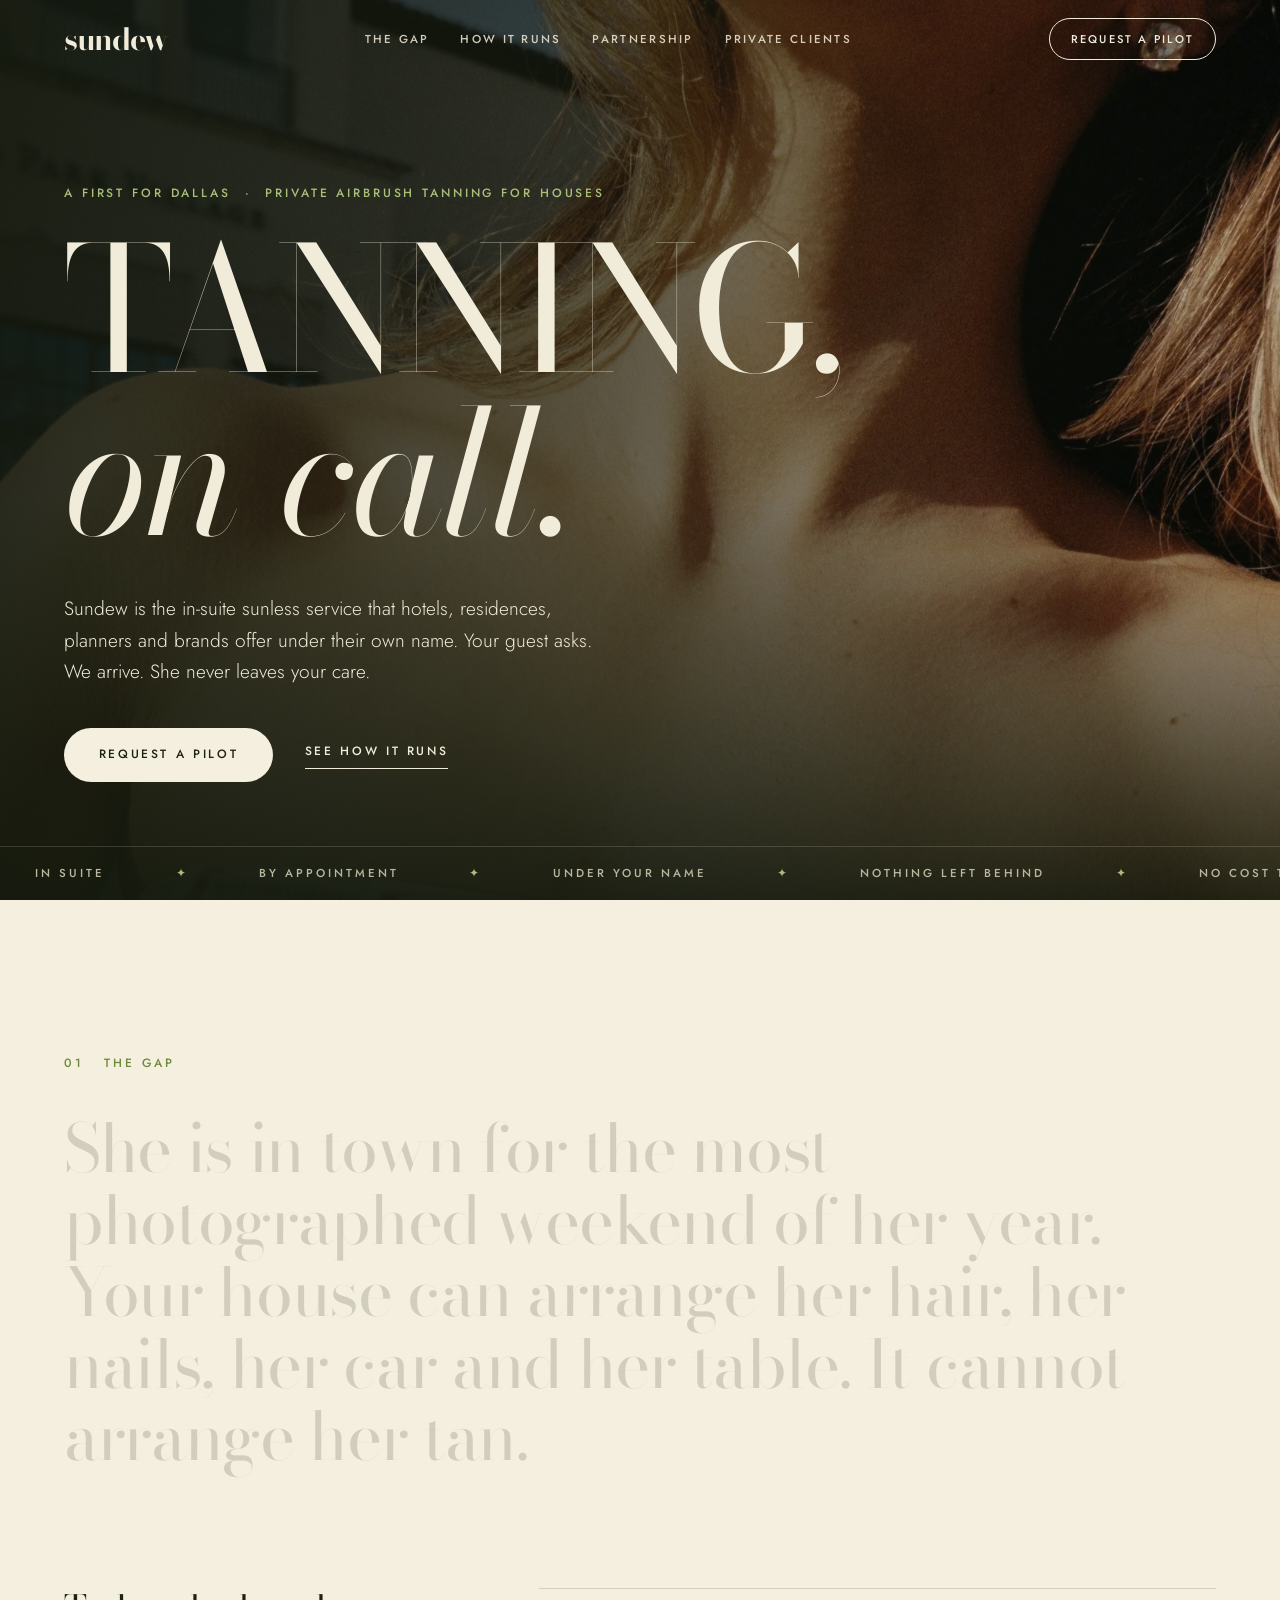
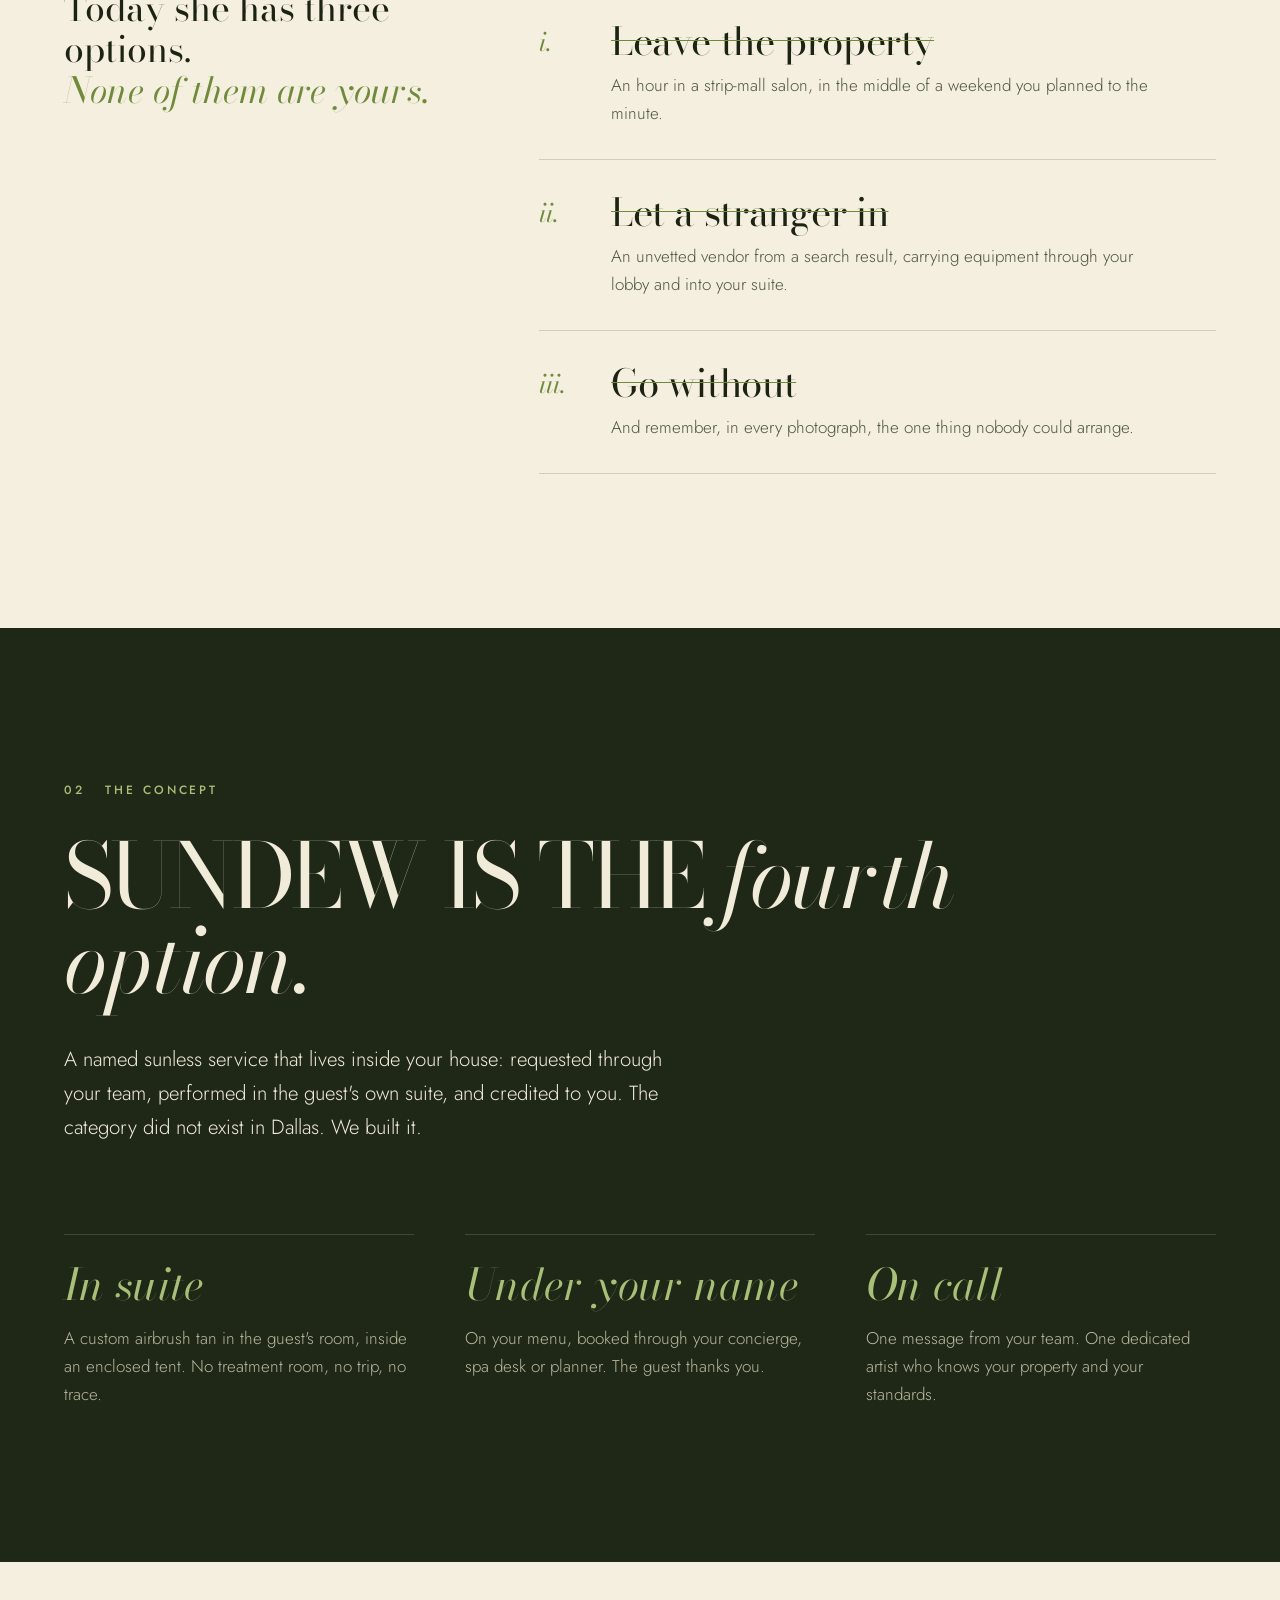
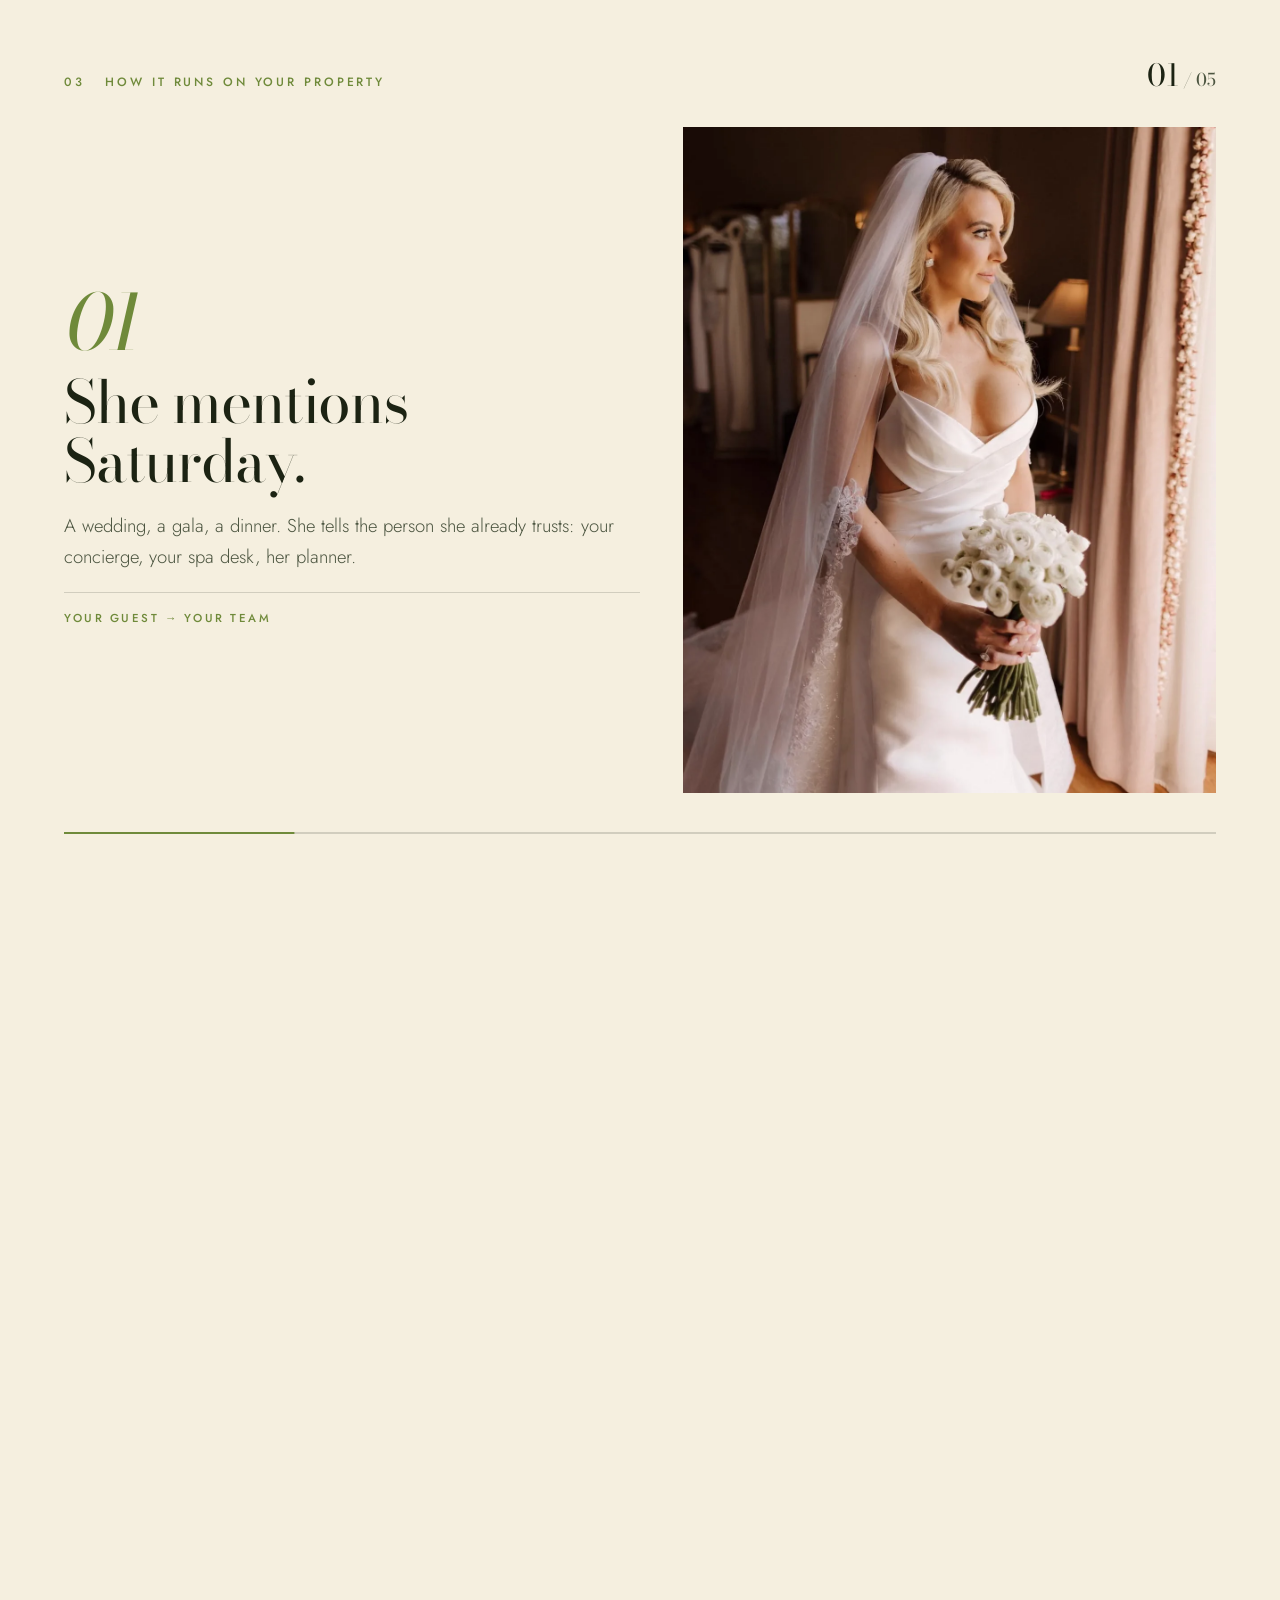
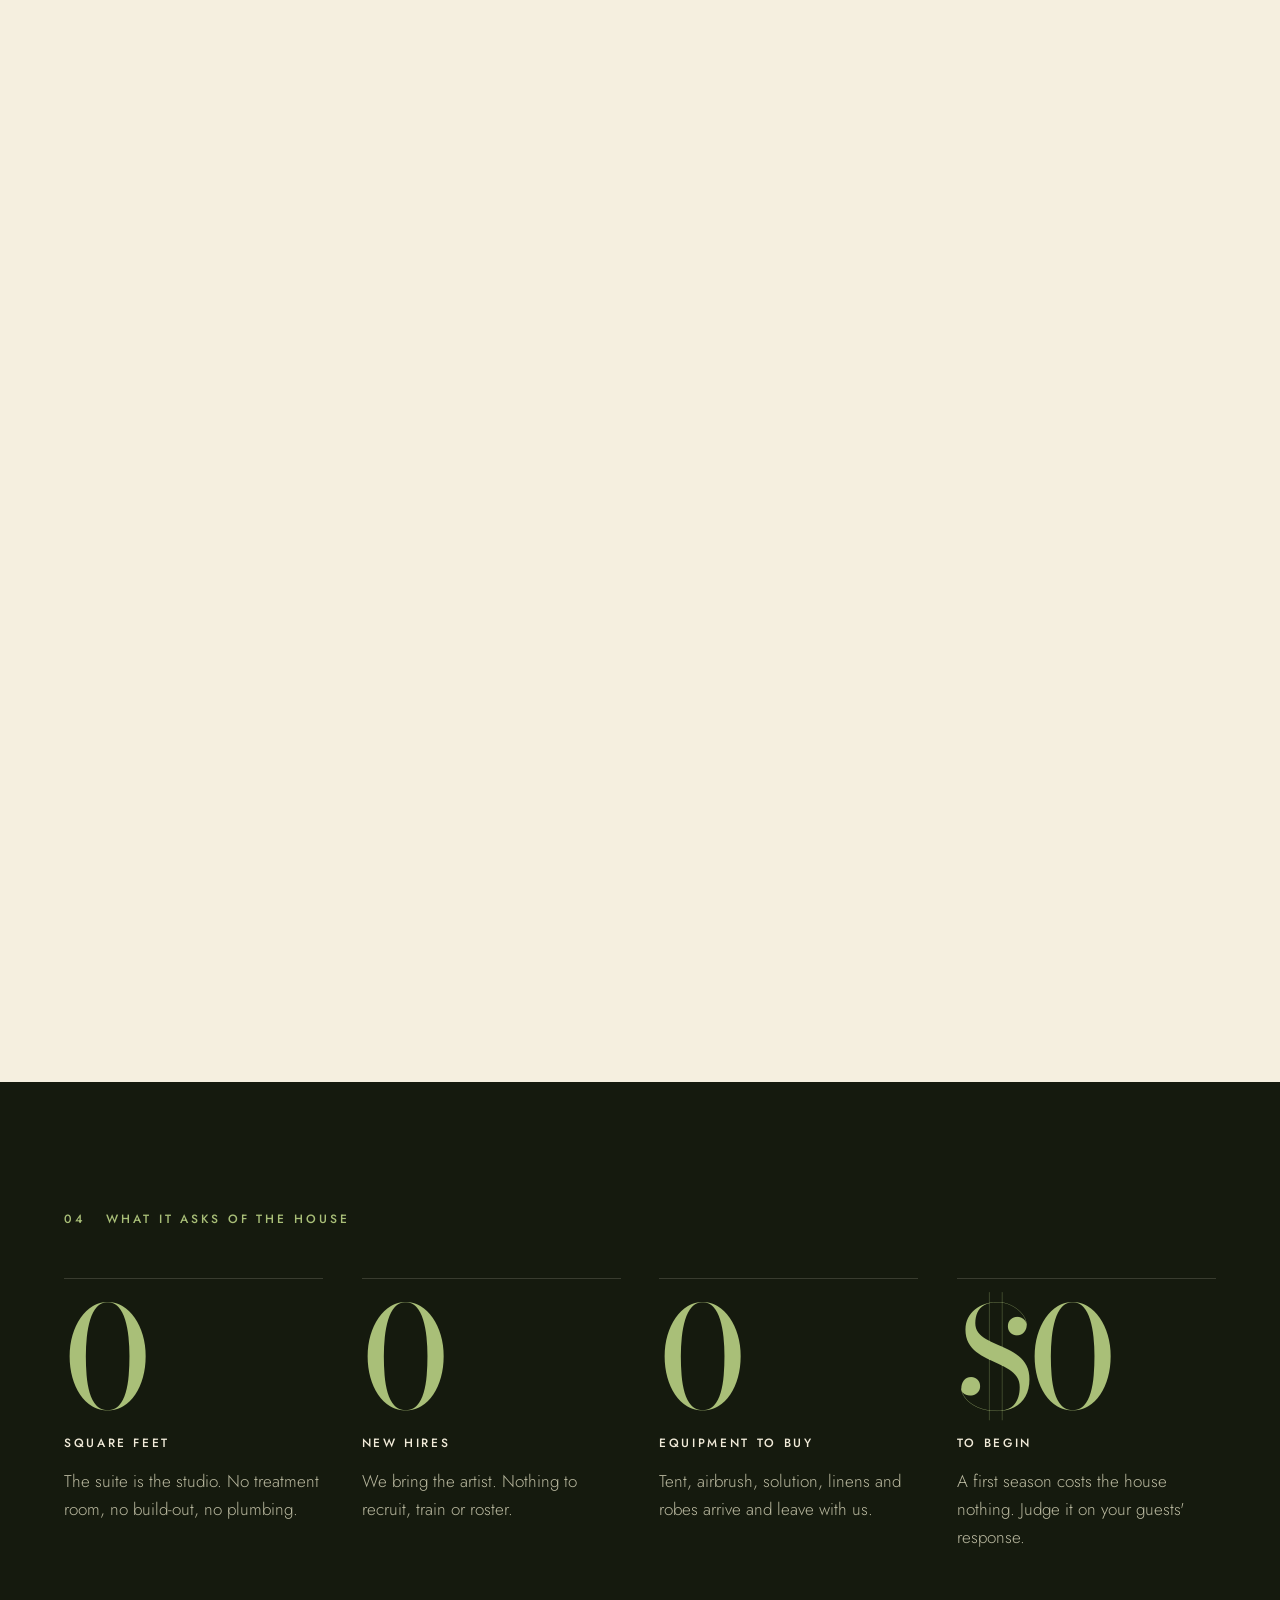
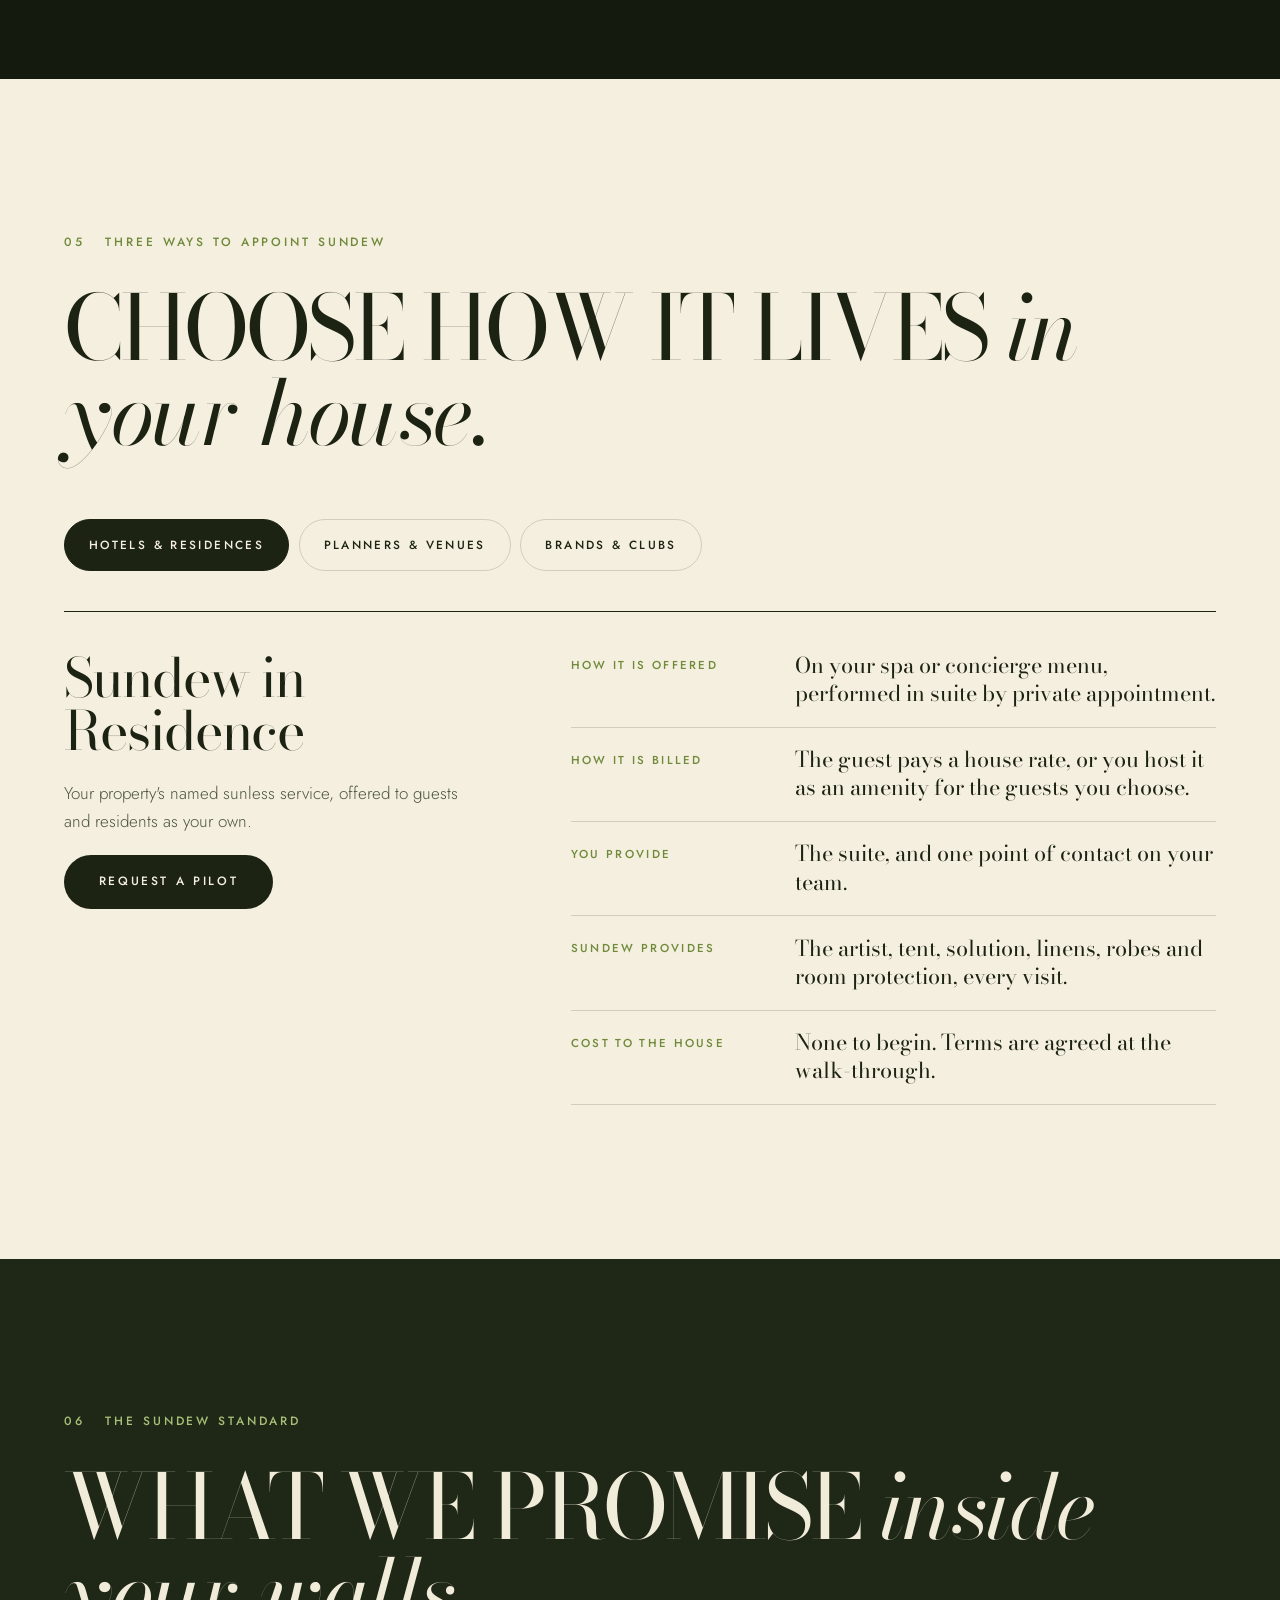
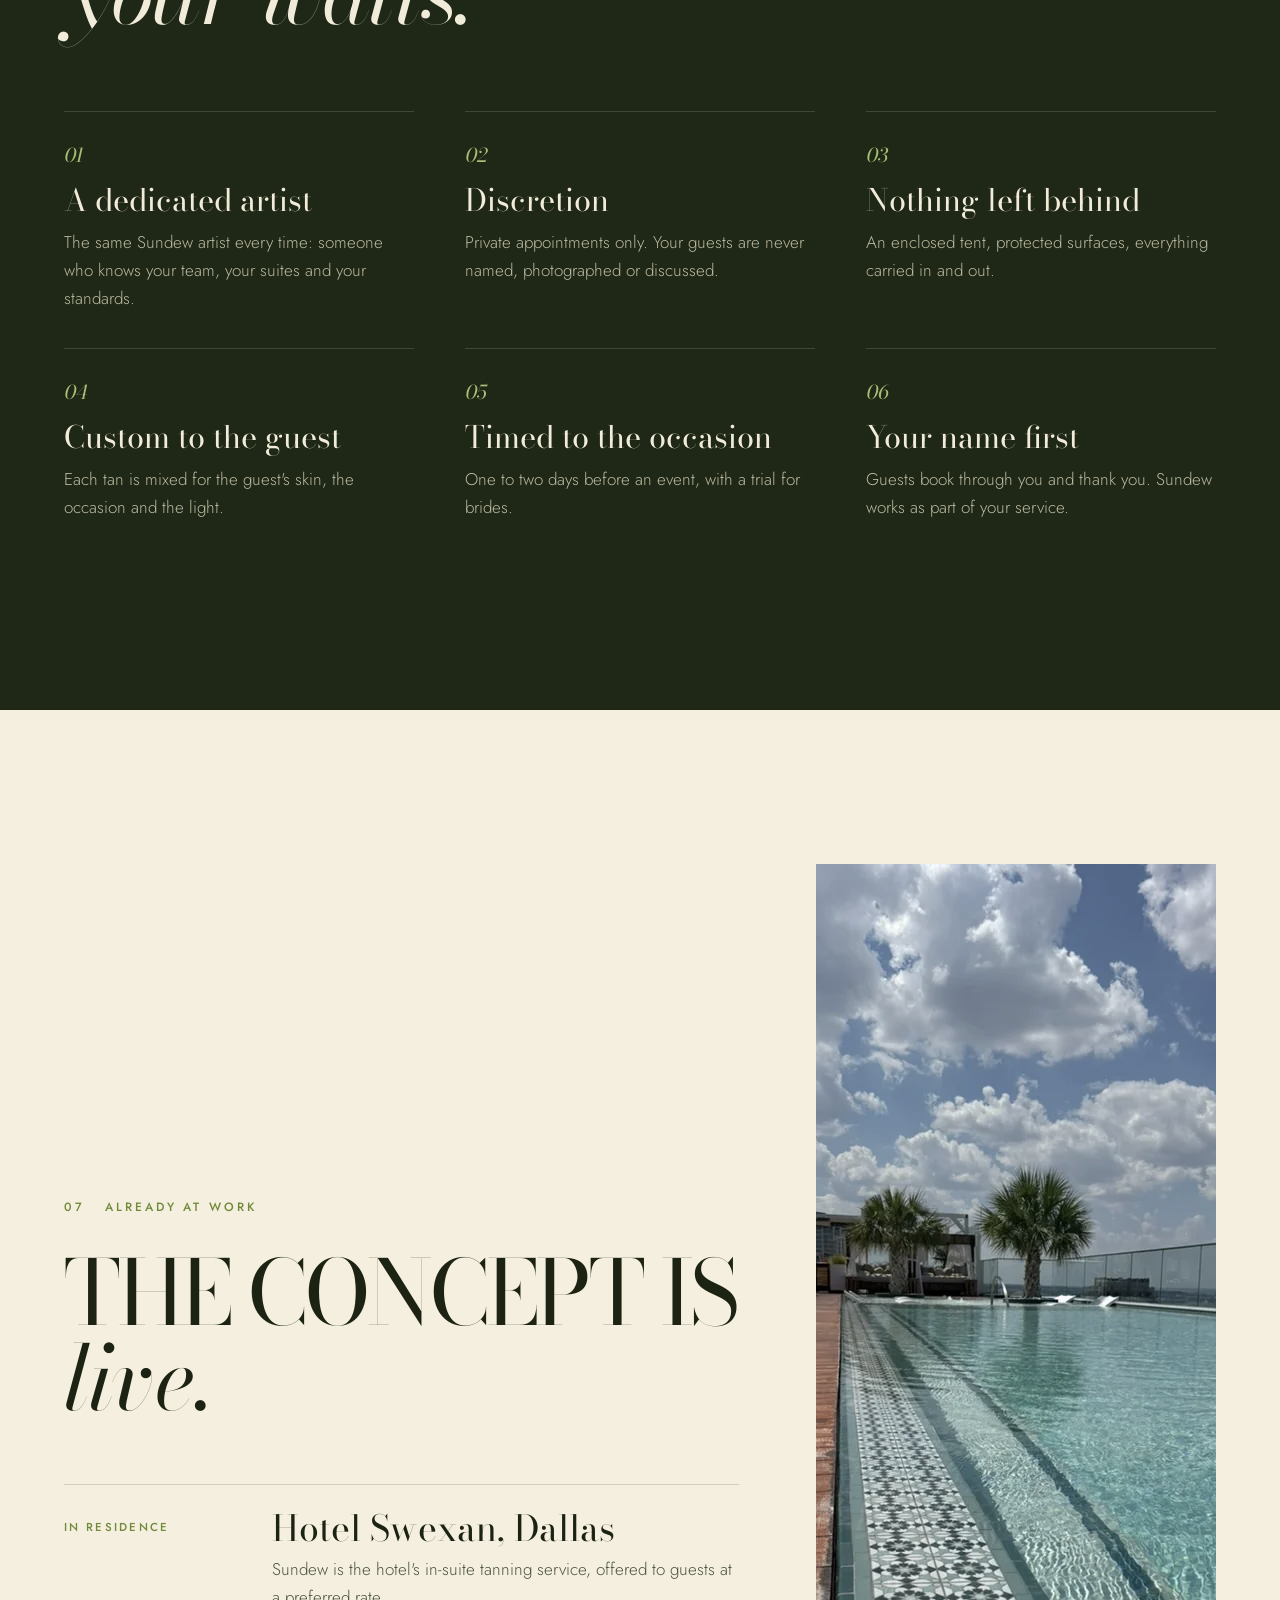
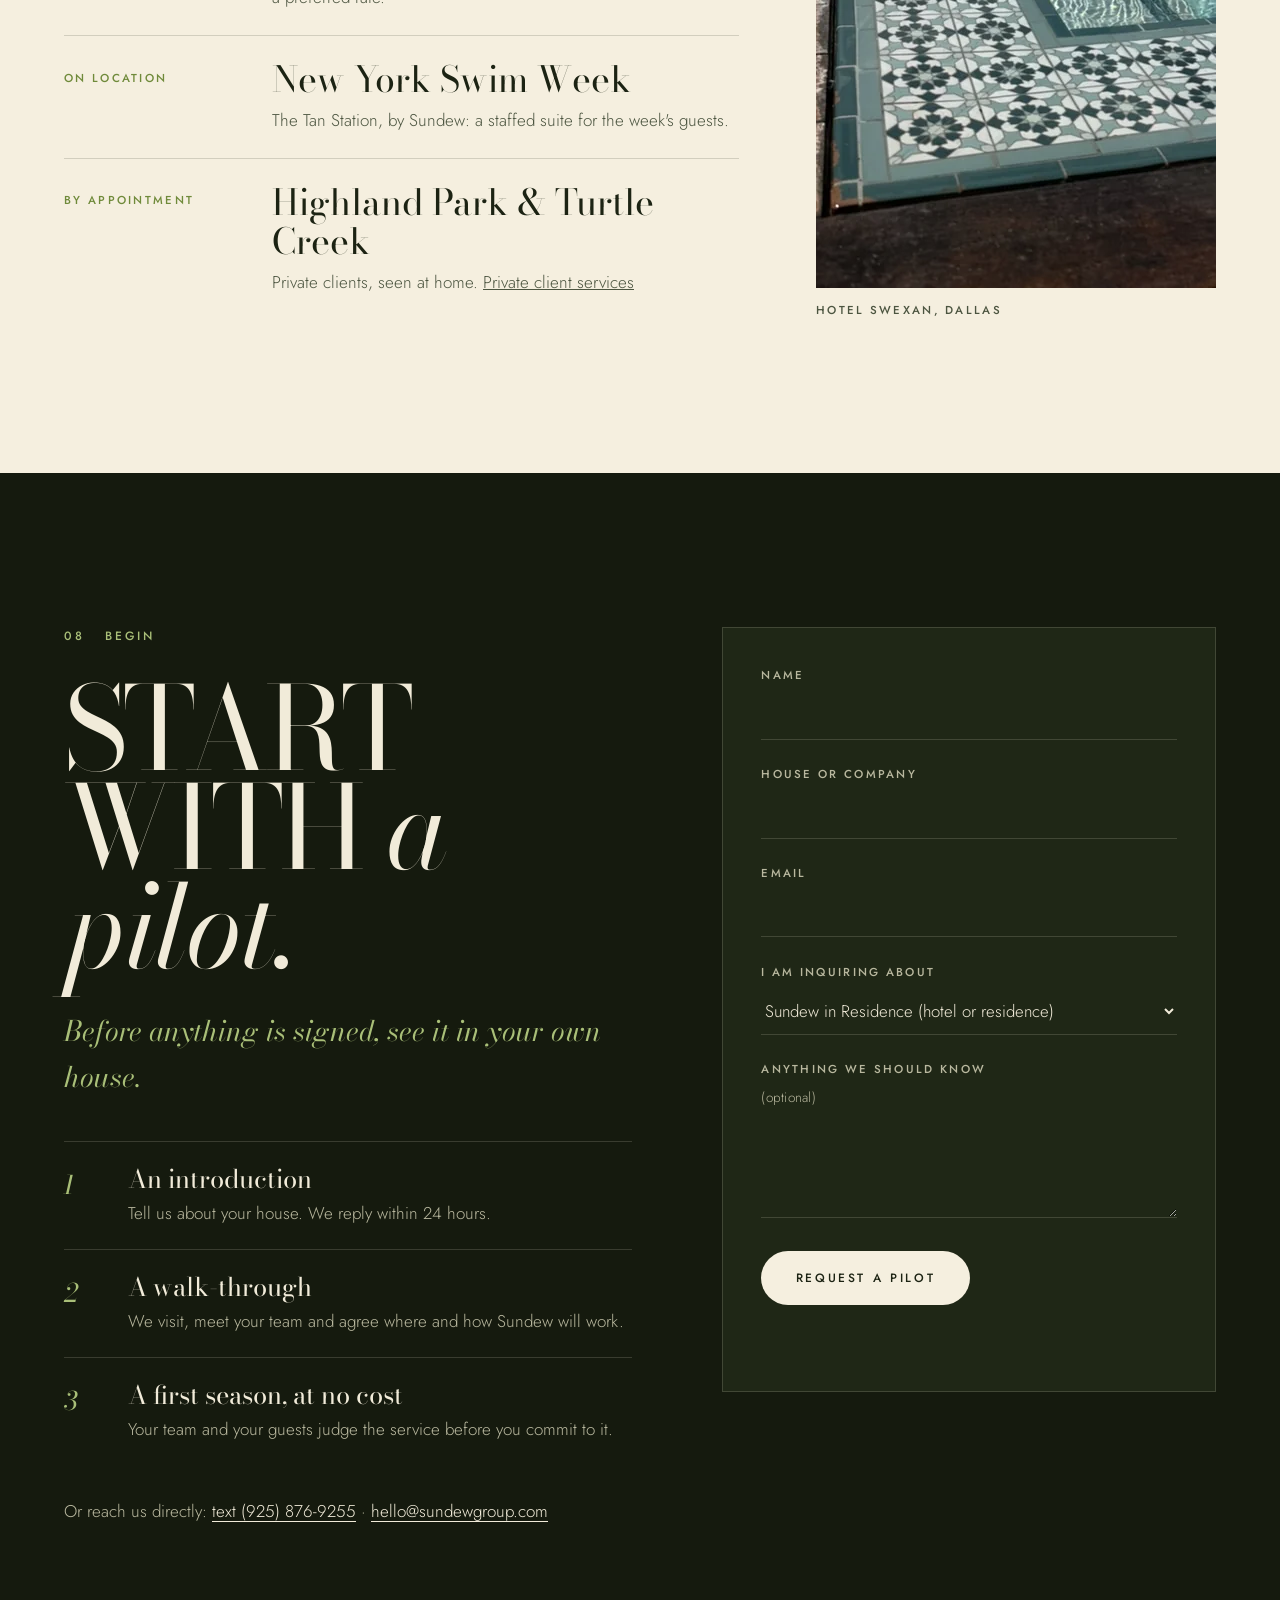
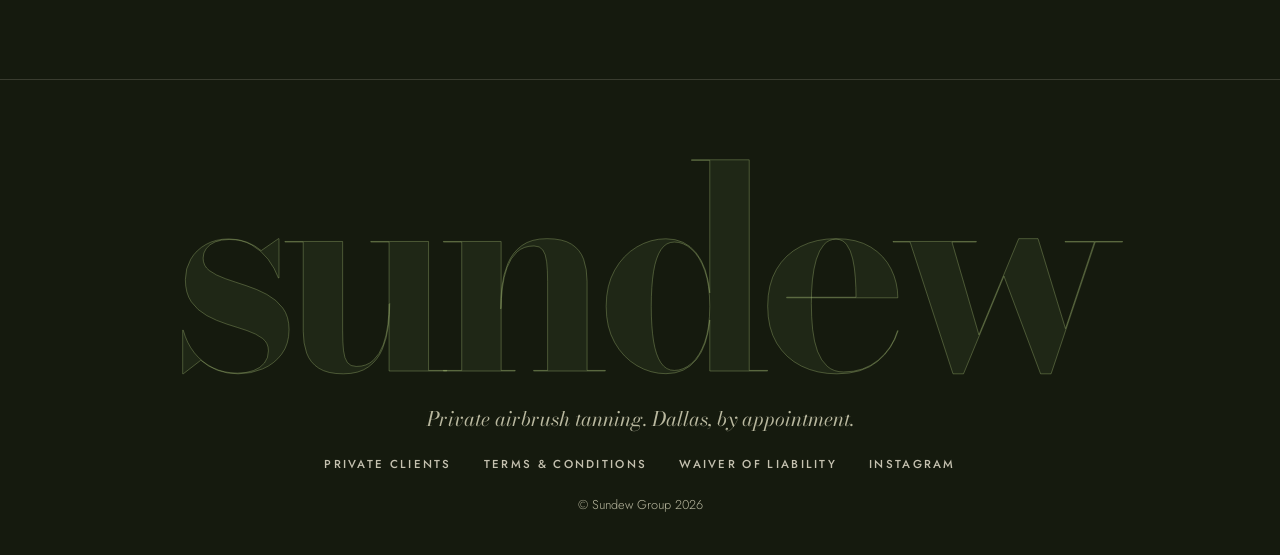
==== commit bed5e6a6: "New home: the business case as a scroll story" ====
--- a/index.html
+++ b/index.html
@@ -3,396 +3,254 @@
 <head>
   <meta charset="utf-8">
   <meta name="viewport" content="width=device-width, initial-scale=1">
-  <title>Sundew | Private airbrush tanning for Dallas hotels, residences and celebrations</title>
-  <meta name="description" content="Sundew is a private sunless tanning atelier in Dallas, appointed by hotels, residences, planners, and brands to care for their guests in suite. By appointment.">
+  <title>sundew | Tanning, on call. In-suite airbrush tanning for Dallas hotels, residences and celebrations</title>
+  <meta name="description" content="Sundew is Dallas's in-suite sunless service for hotels, residences, planners and brands: a custom airbrush tan delivered to your guest's door, under your name, at no cost to the house.">
   <link rel="canonical" href="https://www.sundewgroup.com/">
-
   <meta property="og:type" content="website">
-  <meta property="og:title" content="Sundew | Because luxury should never fade.">
-  <meta property="og:description" content="The sunless atelier for Dallas's finest houses. By appointment.">
+  <meta property="og:title" content="sundew | Tanning, on call.">
+  <meta property="og:description" content="The in-suite sunless service for Dallas hotels, residences, planners and brands.">
   <meta property="og:url" content="https://www.sundewgroup.com/">
   <meta property="og:image" content="https://www.sundewgroup.com/assets/photos/hero.webp">
-
   <link rel="icon" href="assets/favicon.svg" type="image/svg+xml">
   <link rel="preconnect" href="https://fonts.googleapis.com">
   <link rel="preconnect" href="https://fonts.gstatic.com" crossorigin>
-  <link href="https://fonts.googleapis.com/css2?family=Cormorant+Garamond:ital,wght@0,400;0,500;1,400&family=Jost:wght@300;400;500&display=swap" rel="stylesheet">
+  <link href="https://fonts.googleapis.com/css2?family=Bodoni+Moda:ital,opsz,wght@0,6..96,400..800;1,6..96,400..600&family=Jost:wght@300;400;500&display=swap" rel="stylesheet">
   <link rel="preload" as="image" href="assets/photos/hero.webp" fetchpriority="high">
-  <link rel="stylesheet" href="css/styles.css?v=12">
+  <link rel="stylesheet" href="css/home.css?v=1">
 </head>
-<body class="home">
-  <a class="skip-link" href="#main">Skip to content</a>
-
-  <!-- ============ HEADER ============ -->
-  <header class="site-header site-header--over">
-    <div class="header-row">
-      <button class="nav-toggle" id="nav-toggle" type="button" aria-expanded="false" aria-controls="site-nav">Menu</button>
-      <a class="wordmark" href="./" aria-label="Sundew home">Sundew</a>
-      <a class="header-cta" href="#inquire">Inquire</a>
-      <nav class="site-nav" id="site-nav" aria-label="Main">
-        <a href="#houses">For houses</a>
-        <a href="#standard">The standard</a>
-        <a href="private.html">Private clients</a>
-      </nav>
-    </div>
+<body>
+  <a class="skip" href="#main">Skip to content</a>
+  <div class="progress" aria-hidden="true"><span></span></div>
+
+  <header class="top" id="top-bar">
+    <a class="mark" href="./" aria-label="Sundew home">sundew</a>
+    <nav class="top-nav" aria-label="Main">
+      <a href="#gap">The gap</a>
+      <a href="#how">How it runs</a>
+      <a href="#terms">Partnership</a>
+      <a href="private.html">Private clients</a>
+    </nav>
+    <a class="pill" href="#pilot">Request a pilot</a>
   </header>
 
   <main id="main">
-    <!-- ============ HERO ============ -->
-    <section class="hero" id="top">
-      <img class="hero-img" src="assets/photos/hero.webp" alt="Sun-kissed shoulders and collarbone in warm afternoon light" width="2500" height="1666" fetchpriority="high">
-      <div class="hero-glow" aria-hidden="true"></div>
-      <div class="hero-copy">
-        <p class="label">Private airbrush tanning &middot; In suite &middot; Dallas</p>
-        <h1>Because luxury should <em>never fade.</em></h1>
-        <p class="hero-sub">A custom airbrush tan, brought to your guest's suite. Sundew is the sunless service that Dallas hotels, residences, planners, and brands offer as their own.</p>
-        <div class="hero-actions">
-          <a class="btn btn--light" href="#inquire">Begin a partnership</a>
-          <a class="text-link" href="private.html">Private clients</a>
-        </div>
-      </div>
-      <div class="seal" aria-hidden="true">
-        <svg viewBox="0 0 200 200">
-          <defs><path id="seal-path" d="M100,100 m-80,0 a80,80 0 1,1 160,0 a80,80 0 1,1 -160,0"/></defs>
-          <g class="seal-ring"><text><textPath href="#seal-path" textLength="494" lengthAdjust="spacing">By private appointment &#183; Dallas &#183; By private appointment &#183; Dallas &#183;</textPath></text></g>
-          <text class="seal-s" x="100" y="119" text-anchor="middle">S</text>
-        </svg>
-      </div>
-    </section>
-
-    <!-- ============ PROOF ============ -->
-    <section class="proof" aria-label="Where Sundew works">
-      <ul class="proof-list">
-        <li><span>In residence</span>Hotel Swexan, Dallas</li>
-        <li><span>On location</span>The Tan Station, New York Swim Week</li>
-        <li><span>By appointment</span>Highland Park &middot; Turtle Creek</li>
-      </ul>
-    </section>
-
-    <!-- ============ THE IDEA ============ -->
-    <section class="section manifesto">
-      <div class="wrap" data-stagger>
-        <p class="label">The idea</p>
-        <p class="statement">A great house already keeps a florist, a tailor, and a car. Sundew is its sunless artist.</p>
-        <p>Sundew comes to them: a custom airbrush tan, applied privately in the suite, with everything brought in and nothing left behind. The guest remembers the glow. The house is remembered for arranging it.</p>
-      </div>
-    </section>
-
-    <!-- ============ THE EVENING (pinned story) ============ -->
-    <section class="story" aria-label="One guest, one evening">
-      <div class="story-grid">
-        <div class="story-media" aria-hidden="true">
-          <img class="is-active" src="assets/photos/bridal.webp?v=2" alt="" width="1206" height="1493" loading="lazy">
-          <video src="assets/photos/tan.mp4" poster="assets/photos/tan-poster.jpg" muted loop playsinline preload="none"></video>
-          <img src="assets/photos/portrait-detail.webp" alt="" width="1000" height="1500" loading="lazy">
-          <img src="assets/photos/bride-garden.webp" alt="" width="1000" height="1244" loading="lazy">
-        </div>
-        <div class="story-chapters">
-          <div class="story-intro">
-            <p class="label">One guest, one evening</p>
-            <h2>What your guest remembers</h2>
-          </div>
-          <article class="chapter">
-            <p class="label">The request</p>
-            <h3>She mentions Saturday.</h3>
-            <p>A gala, a wedding, a dinner she has been looking forward to for months. Your concierge makes one call.</p>
-          </article>
-          <article class="chapter">
-            <p class="label">The arrival</p>
-            <h3>We come to her.</h3>
-            <p>Sundew arrives quietly, is shown to the suite, and has everything in place within minutes. She does not leave the room.</p>
-          </article>
-          <article class="chapter">
-            <p class="label">The tan</p>
-            <h3>Made for her alone.</h3>
-            <p>A custom airbrush tan, mixed for her skin and for the light she will be seen in, applied in complete privacy.</p>
-          </article>
-          <article class="chapter">
-            <p class="label">The evening</p>
-            <h3>She walks in glowing.</h3>
-            <p>The suite is left exactly as it was found. What stays with her is how she looked that night, and who arranged it.</p>
-          </article>
-        </div>
-      </div>
-    </section>
-
-    <!-- ============ FOR HOUSES ============ -->
-    <section class="section programs" id="houses">
-      <div class="wrap">
-        <div class="section-head" data-reveal>
-          <p class="label">For houses</p>
-          <h2>Three ways to appoint Sundew</h2>
-        </div>
-        <ol class="program-list" data-stagger>
-          <li class="program">
-            <span class="program-no" aria-hidden="true">01</span>
-            <div class="program-head">
-              <p class="label">Hotels &amp; private residences</p>
-              <h3>Sundew in Residence</h3>
-            </div>
-            <div class="program-body">
-              <p>Sundew becomes your property's named sunless service, offered to guests and residents as your own.</p>
-              <ul>
-                <li>Arranged through your concierge or spa desk</li>
-                <li>Performed in suite, by private appointment</li>
-                <li>Offered at a house rate or as a hosted amenity</li>
-              </ul>
-            </div>
-            <a class="program-link" href="#inquire">Inquire<span class="visually-hidden"> about Sundew in Residence</span></a>
-          </li>
-          <li class="program">
-            <span class="program-no" aria-hidden="true">02</span>
-            <div class="program-head">
-              <p class="label">Planners, ateliers &amp; venues</p>
-              <h3>The Wedding Weekend</h3>
-            </div>
-            <div class="program-body">
-              <p>The Bridal Edit, offered to your brides as part of your service and designed for their most photographed day.</p>
-              <ul>
-                <li>A trial tan at least three weeks before</li>
-                <li>The wedding tan and touch-ups, in the bridal suite</li>
-                <li>The wedding party, on request</li>
-              </ul>
-            </div>
-            <a class="program-link" href="#inquire">Inquire<span class="visually-hidden"> about The Wedding Weekend</span></a>
-          </li>
-          <li class="program">
-            <span class="program-no" aria-hidden="true">03</span>
-            <div class="program-head">
-              <p class="label">Brands, clubs &amp; private events</p>
-              <h3>The Private Suite</h3>
-            </div>
-            <div class="program-body">
-              <p>A Sundew suite for the people you most want to look after: your best clients, your members, your guests of honor.</p>
-              <ul>
-                <li>Client appreciation days and trunk shows</li>
-                <li>Galas, retreats, and editorial shoots</li>
-                <li>Recently: the Tan Station at New York Swim Week</li>
-              </ul>
-            </div>
-            <a class="program-link" href="#inquire">Inquire<span class="visually-hidden"> about The Private Suite</span></a>
-          </li>
+    <!-- 1. HERO -->
+    <section class="hero" data-tone="dark">
+      <figure class="hero-photo" aria-hidden="true"><img src="assets/photos/hero.webp" alt="" width="2500" height="1666" fetchpriority="high"></figure>
+      <div class="hero-inner">
+        <p class="eyebrow">A first for Dallas &nbsp;&middot;&nbsp; Private airbrush tanning for houses</p>
+        <h1 class="display" data-split>Tanning,<br><em>on call.</em></h1>
+        <p class="hero-lede">Sundew is the in-suite sunless service that hotels, residences, planners and brands offer under their own name. Your guest asks. We arrive. She never leaves your care.</p>
+        <div class="hero-cta">
+          <a class="btn btn-cream" href="#pilot" data-magnet>Request a pilot</a>
+          <a class="link" href="#how">See how it runs</a>
+        </div>
+      </div>
+      <div class="ticker" aria-hidden="true"><div class="ticker-track">
+        <span>In suite</span><span>By appointment</span><span>Under your name</span><span>Nothing left behind</span><span>No cost to the house</span>
+        <span>In suite</span><span>By appointment</span><span>Under your name</span><span>Nothing left behind</span><span>No cost to the house</span>
+      </div></div>
+    </section>
+
+    <!-- 2. THE GAP -->
+    <section class="gap" id="gap" data-tone="light">
+      <div class="wrap">
+        <p class="eyebrow">01 &nbsp; The gap</p>
+        <p class="fill" data-fill>She is in town for the most photographed weekend of her year. Your house can arrange her hair, her nails, her car and her table. It cannot arrange her tan.</p>
+        <div class="options">
+          <p class="options-lead">Today she has three options.<br><em>None of them are yours.</em></p>
+          <ol class="options-list">
+            <li><span>i.</span><h3>Leave the property</h3><p>An hour in a strip-mall salon, in the middle of a weekend you planned to the minute.</p></li>
+            <li><span>ii.</span><h3>Let a stranger in</h3><p>An unvetted vendor from a search result, carrying equipment through your lobby and into your suite.</p></li>
+            <li><span>iii.</span><h3>Go without</h3><p>And remember, in every photograph, the one thing nobody could arrange.</p></li>
+          </ol>
+        </div>
+      </div>
+    </section>
+
+    <!-- 3. THE CONCEPT -->
+    <section class="concept" id="concept" data-tone="dark">
+      <div class="wrap">
+        <p class="eyebrow">02 &nbsp; The concept</p>
+        <h2 class="display display-md" data-rise>Sundew is the <em>fourth option.</em></h2>
+        <p class="concept-lede" data-rise>A named sunless service that lives inside your house: requested through your team, performed in the guest's own suite, and credited to you. The category did not exist in Dallas. We built it.</p>
+        <ul class="pillars">
+          <li data-rise><span class="pillar-no">In suite</span><p>A custom airbrush tan in the guest's room, inside an enclosed tent. No treatment room, no trip, no trace.</p></li>
+          <li data-rise><span class="pillar-no">Under your name</span><p>On your menu, booked through your concierge, spa desk or planner. The guest thanks you.</p></li>
+          <li data-rise><span class="pillar-no">On call</span><p>One message from your team. One dedicated artist who knows your property and your standards.</p></li>
+        </ul>
+      </div>
+    </section>
+
+    <!-- 4. HOW IT RUNS (horizontal) -->
+    <section class="how" id="how" data-tone="light" aria-label="How it runs on your property">
+      <div class="how-pin">
+        <div class="how-head">
+          <p class="eyebrow">03 &nbsp; How it runs on your property</p>
+          <p class="how-count" aria-hidden="true"><span id="how-now">01</span> / 05</p>
+        </div>
+        <div class="how-track" id="how-track">
+          <article class="step">
+            <div class="step-copy"><span class="step-no">01</span><h3>She mentions Saturday.</h3><p>A wedding, a gala, a dinner. She tells the person she already trusts: your concierge, your spa desk, her planner.</p><p class="step-who">Your guest &rarr; your team</p></div>
+            <figure class="step-media"><img src="assets/photos/bridal.webp?v=2" alt="A bride in a silk gown and veil at a window" width="1206" height="1493" loading="lazy"></figure>
+          </article>
+          <article class="step">
+            <div class="step-copy"><span class="step-no">02</span><h3>Your team sends one message.</h3><p>A text to Sundew with the suite and the occasion. We confirm the time and take it from there. Nothing to schedule, staff or stock.</p><p class="step-who">Your team &rarr; Sundew</p></div>
+            <div class="step-media step-card" aria-hidden="true"><p class="bubble bubble-out">Suite 1204. Wedding Saturday, 5pm. Can you see her Thursday?</p><p class="bubble bubble-in">Confirmed for Thursday at 4. We will check in at the desk.</p></div>
+          </article>
+          <article class="step">
+            <div class="step-copy"><span class="step-no">03</span><h3>We arrive, quietly.</h3><p>One artist, checked in at your desk and shown to the suite. An enclosed tent, protected floors, a fresh robe and slippers, in place within minutes.</p><p class="step-who">Sundew &rarr; the suite</p></div>
+            <figure class="step-media"><video src="assets/photos/tan.mp4" poster="assets/photos/tan-poster.jpg" muted loop playsinline preload="none"></video></figure>
+          </article>
+          <article class="step">
+            <div class="step-copy"><span class="step-no">04</span><h3>The tan is made for her.</h3><p>Mixed for her skin, the occasion, and the light she will be seen in. Applied in complete privacy, one to two days before the event.</p><p class="step-who">In suite, by appointment</p></div>
+            <figure class="step-media"><img src="assets/photos/portrait-detail.webp" alt="Sun-warmed skin above a white strapless dress" width="1000" height="1500" loading="lazy"></figure>
+          </article>
+          <article class="step">
+            <div class="step-copy"><span class="step-no">05</span><h3>We leave nothing. You keep the credit.</h3><p>Everything is carried out and the suite is left as it was found. What stays is how she looked that night, and who arranged it.</p><p class="step-who">The guest &rarr; thanks the house</p></div>
+            <figure class="step-media"><img src="assets/photos/bride-garden.webp" alt="A bride walking through a garden archway in evening light" width="1000" height="1244" loading="lazy"></figure>
+          </article>
+        </div>
+        <div class="how-bar" aria-hidden="true"><span id="how-bar"></span></div>
+      </div>
+    </section>
+
+    <!-- 5. WHAT IT ASKS OF THE HOUSE -->
+    <section class="zero" data-tone="dark">
+      <div class="wrap">
+        <p class="eyebrow">04 &nbsp; What it asks of the house</p>
+        <ul class="zero-grid">
+          <li data-rise><strong>0</strong><span>square feet</span><p>The suite is the studio. No treatment room, no build-out, no plumbing.</p></li>
+          <li data-rise><strong>0</strong><span>new hires</span><p>We bring the artist. Nothing to recruit, train or roster.</p></li>
+          <li data-rise><strong>0</strong><span>equipment to buy</span><p>Tent, airbrush, solution, linens and robes arrive and leave with us.</p></li>
+          <li data-rise><strong>$0</strong><span>to begin</span><p>A first season costs the house nothing. Judge it on your guests' response.</p></li>
+        </ul>
+      </div>
+    </section>
+
+    <!-- 6. PARTNERSHIP TERMS -->
+    <section class="terms" id="terms" data-tone="light">
+      <div class="wrap">
+        <p class="eyebrow">05 &nbsp; Three ways to appoint Sundew</p>
+        <h2 class="display display-md" data-rise>Choose how it lives <em>in your house.</em></h2>
+        <div class="tabs" role="tablist" aria-label="Partnership types">
+          <button class="tab is-on" role="tab" aria-selected="true" aria-controls="p-res" id="t-res">Hotels &amp; residences</button>
+          <button class="tab" role="tab" aria-selected="false" aria-controls="p-wed" id="t-wed" tabindex="-1">Planners &amp; venues</button>
+          <button class="tab" role="tab" aria-selected="false" aria-controls="p-suite" id="t-suite" tabindex="-1">Brands &amp; clubs</button>
+        </div>
+        <div class="panel is-on" role="tabpanel" id="p-res" aria-labelledby="t-res">
+          <div class="panel-name"><h3>Sundew in Residence</h3><p>Your property's named sunless service, offered to guests and residents as your own.</p><a class="btn btn-ink" href="#pilot" data-interest="Sundew in Residence (hotel or residence)">Request a pilot</a></div>
+          <dl class="sheet">
+            <div><dt>How it is offered</dt><dd>On your spa or concierge menu, performed in suite by private appointment.</dd></div>
+            <div><dt>How it is billed</dt><dd>The guest pays a house rate, or you host it as an amenity for the guests you choose.</dd></div>
+            <div><dt>You provide</dt><dd>The suite, and one point of contact on your team.</dd></div>
+            <div><dt>Sundew provides</dt><dd>The artist, tent, solution, linens, robes and room protection, every visit.</dd></div>
+            <div><dt>Cost to the house</dt><dd>None to begin. Terms are agreed at the walk-through.</dd></div>
+          </dl>
+        </div>
+        <div class="panel" role="tabpanel" id="p-wed" aria-labelledby="t-wed" hidden>
+          <div class="panel-name"><h3>The Wedding Weekend</h3><p>The Bridal Edit, offered to your brides as part of your service and timed to their most photographed day.</p><a class="btn btn-ink" href="#pilot" data-interest="The Wedding Weekend">Request a pilot</a></div>
+          <dl class="sheet">
+            <div><dt>How it is offered</dt><dd>Through you, as part of the wedding you are already planning or hosting.</dd></div>
+            <div><dt>What it includes</dt><dd>A trial at least three weeks before, the wedding tan one to two days before, and touch-ups in the bridal suite.</dd></div>
+            <div><dt>The wedding party</dt><dd>Bridesmaids and family, on request, in the same suite.</dd></div>
+            <div><dt>How it is billed</dt><dd>To the bride directly, or within your package. Your choice.</dd></div>
+            <div><dt>Cost to you</dt><dd>None. You gain a service no other planner in Dallas can name.</dd></div>
+          </dl>
+        </div>
+        <div class="panel" role="tabpanel" id="p-suite" aria-labelledby="t-suite" hidden>
+          <div class="panel-name"><h3>The Private Suite</h3><p>A staffed Sundew suite for the people you most want to look after: best clients, members, guests of honor.</p><a class="btn btn-ink" href="#pilot" data-interest="The Private Suite (brand, club or event)">Request a pilot</a></div>
+          <dl class="sheet">
+            <div><dt>Where it works</dt><dd>Client appreciation days, trunk shows, galas, retreats and editorial shoots.</dd></div>
+            <div><dt>How it is offered</dt><dd>Hosted by the house, by invitation, on site or in a suite you reserve.</dd></div>
+            <div><dt>How it is billed</dt><dd>To the house, for the day or the event.</dd></div>
+            <div><dt>Sundew provides</dt><dd>The artist, the suite set-up, robes and slippers for every guest.</dd></div>
+            <div><dt>Recently</dt><dd>The Tan Station at New York Swim Week.</dd></div>
+          </dl>
+        </div>
+      </div>
+    </section>
+
+    <!-- 7. THE STANDARD -->
+    <section class="standard" id="standard" data-tone="dark">
+      <div class="wrap">
+        <p class="eyebrow">06 &nbsp; The Sundew standard</p>
+        <h2 class="display display-md" data-rise>What we promise <em>inside your walls.</em></h2>
+        <ol class="promises">
+          <li data-rise><h3>A dedicated artist</h3><p>The same Sundew artist every time: someone who knows your team, your suites and your standards.</p></li>
+          <li data-rise><h3>Discretion</h3><p>Private appointments only. Your guests are never named, photographed or discussed.</p></li>
+          <li data-rise><h3>Nothing left behind</h3><p>An enclosed tent, protected surfaces, everything carried in and out.</p></li>
+          <li data-rise><h3>Custom to the guest</h3><p>Each tan is mixed for the guest's skin, the occasion and the light.</p></li>
+          <li data-rise><h3>Timed to the occasion</h3><p>One to two days before an event, with a trial for brides.</p></li>
+          <li data-rise><h3>Your name first</h3><p>Guests book through you and thank you. Sundew works as part of your service.</p></li>
         </ol>
       </div>
     </section>
 
-    <!-- ============ IN RESIDENCE ============ -->
-    <section class="section feature feature--night" id="residence">
-      <div class="wrap intro-grid">
-        <figure class="intro-figure" data-reveal>
-          <img src="assets/photos/residence-pool.webp" alt="The rooftop pool at Hotel Swexan under a bright Dallas sky" width="768" height="1024" loading="lazy">
-        </figure>
-        <div class="intro-copy" data-stagger>
-          <p class="label">Now in residence</p>
-          <h2>Hotel Swexan, Dallas</h2>
-          <p class="statement">Tanning, on call.</p>
-          <p>Sundew is the private airbrush tanning service for guests of Hotel Swexan: a custom tan delivered to the suite, at a preferred guest rate.</p>
-          <p>You forgot your tan. We brought it.</p>
-        </div>
-      </div>
-    </section>
-
-    <!-- ============ THE CASE FOR THE HOUSE ============ -->
-    <section class="section case" id="case">
-      <div class="wrap">
-        <div class="section-head" data-reveal>
-          <p class="label">The case for the house</p>
-          <h2>A new service on your menu, with nothing to build</h2>
-        </div>
-        <ul class="case-list" data-stagger>
-          <li>
-            <p class="case-figure">No space</p>
-            <h3>The suite is the studio</h3>
-            <p>Sundew works in the guest's own room or a space you choose. No treatment room, no build-out, no plumbing.</p>
-          </li>
-          <li>
-            <p class="case-figure">No staff</p>
-            <h3>We bring the artist</h3>
-            <p>Nothing to hire, train, or schedule. Your team makes one call, and Sundew handles the appointment from there.</p>
-          </li>
-          <li>
-            <p class="case-figure">No outlay</p>
-            <h3>Nothing to buy or stock</h3>
-            <p>Equipment, solution, linens, and robes arrive with us and leave with us. A first season costs the house nothing.</p>
-          </li>
-          <li>
-            <p class="case-figure">Your terms</p>
-            <h3>Amenity or revenue</h3>
-            <p>Host it as a gift to your best guests, offer it at a preferred house rate, or add it to your menu. You decide how it is offered.</p>
-          </li>
-        </ul>
-      </div>
-    </section>
-
-    <!-- ============ THE STANDARD ============ -->
-    <section class="section standard" id="standard">
-      <div class="wrap">
-        <div class="section-head" data-reveal>
-          <p class="label">The Sundew standard</p>
-          <h2>How we work inside your house</h2>
-        </div>
-        <ul class="standard-list" data-stagger>
-          <li>
-            <h3>A dedicated artist</h3>
-            <p>Your house is looked after by the same Sundew artist every time: someone who knows your team, your suites, and your standards.</p>
-          </li>
-          <li>
-            <h3>Discretion</h3>
-            <p>Private appointments only. Your guests are never named, photographed, or discussed.</p>
-          </li>
-          <li>
-            <h3>Nothing left behind</h3>
-            <p>An enclosed tent, protected surfaces, and everything carried in and out. The suite is left as it was found.</p>
-          </li>
-          <li>
-            <h3>Custom to the guest</h3>
-            <p>Each tan is mixed for the guest's skin, the occasion, and the light they will be seen in.</p>
-          </li>
-          <li>
-            <h3>Timed to the occasion</h3>
-            <p>One to two days before an event, with a trial for brides, so the color is at its best when it matters.</p>
-          </li>
-          <li>
-            <h3>Your name first</h3>
-            <p>Guests book through you and thank you. Sundew works as part of your service, under your standards.</p>
-          </li>
-          <!-- When you have liability insurance, add an item here, for example:
-          <li>
-            <h3>Insured</h3>
-            <p>Fully insured, with a certificate naming your property provided on request.</p>
-          </li> -->
-        </ul>
-      </div>
-    </section>
-
-    <!-- ============ HOW AN APPOINTMENT BEGINS ============ -->
-    <section class="section">
-      <div class="wrap">
-        <div class="section-head" data-reveal>
-          <p class="label">Beginning</p>
-          <h2>How an appointment begins</h2>
-        </div>
-        <ol class="steps" data-stagger>
-          <li>
-            <h3>An introduction</h3>
-            <p>Tell us about your house and the guests you look after. We reply within 24 hours.</p>
-          </li>
-          <li>
-            <h3>A walk-through</h3>
-            <p>We visit, meet your team, and agree where and how Sundew will work on your property.</p>
-          </li>
-          <li>
-            <h3>A first season</h3>
-            <p>A trial period at no cost to the house, so your team and your guests can judge the service.</p>
-          </li>
-          <li>
-            <h3>In residence</h3>
-            <p>Sundew is offered as your own, with a single point of contact for your team.</p>
-          </li>
-        </ol>
-      </div>
-    </section>
-
-    <!-- ============ QUESTIONS FROM HOUSES ============ -->
-    <section class="section faqs" id="faq">
-      <div class="wrap faq-layout">
-        <div class="section-head" data-reveal>
-          <p class="label">For your team</p>
-          <h2>Questions houses ask</h2>
-        </div>
-        <div class="faq-list" data-reveal>
-          <details class="faq" open>
-            <summary>What does Sundew need from the property?</summary>
-            <p>A clean, well-lit space with room for a tanning tent, most often the guest's own suite. We bring everything else.</p>
-          </details>
-          <details class="faq">
-            <summary>How do guests book?</summary>
-            <p>Through your concierge, spa desk, or planner, who contacts Sundew directly. Guests never need to leave your care to arrange it.</p>
-          </details>
-          <details class="faq">
-            <summary>What does it cost the house?</summary>
-            <p>Nothing to begin. Guests may be charged a house rate, or the house may host the service as an amenity. We agree the arrangement with you during the walk-through.</p>
-          </details>
-          <details class="faq">
-            <summary>How far ahead should a guest be booked?</summary>
-            <p>We recommend one to two days before an event. Brides should schedule a trial tan at least three weeks before the wedding.</p>
-          </details>
-          <details class="faq">
-            <summary>Where does Sundew work?</summary>
-            <p>Sundew serves hotels, private residences, and bridal suites across Highland Park, Turtle Creek, and select Dallas neighborhoods.</p>
-          </details>
-          <details class="faq">
-            <summary>Do you see private clients?</summary>
-            <p>Yes, by private appointment. <a href="private.html">Private client services are here</a>.</p>
-          </details>
-        </div>
-      </div>
-    </section>
-
-    <!-- ============ INQUIRE ============ -->
-    <section class="section contact" id="inquire">
-      <div class="wrap contact-grid">
-        <div class="contact-copy" data-stagger>
-          <p class="label">Inquire</p>
-          <h2>Bring Sundew into your house.</h2>
-          <p>For partnership inquiries, private client access, or press opportunities, leave three details and we will reply within 24 hours.</p>
-          <dl class="contact-details">
-            <div><dt>Email</dt><dd><a id="contact-email-link" href="mailto:hello@sundewgroup.com">hello@sundewgroup.com</a></dd></div>
-            <div><dt>Text</dt><dd><a href="sms:+19258769255">(925) 876-9255</a></dd></div>
-            <div><dt>Instagram</dt><dd><a href="https://www.instagram.com/sundewdallas/">@sundewdallas</a></dd></div>
-          </dl>
-        </div>
-
-        <form class="contact-form" id="contact-form" novalidate data-reveal>
-          <div class="field">
-            <label for="f-name">Name</label>
-            <input id="f-name" name="name" type="text" autocomplete="name" required>
-          </div>
-          <div class="field">
-            <label for="f-house">House or company</label>
-            <input id="f-house" name="house" type="text" autocomplete="organization">
-          </div>
-          <div class="field">
-            <label for="f-email">Email</label>
-            <input id="f-email" name="email" type="email" autocomplete="email" required>
-          </div>
-          <div class="field">
-            <label for="f-interest">I am inquiring about</label>
-            <select id="f-interest" name="interest">
+    <!-- 8. PROOF -->
+    <section class="proof" data-tone="light">
+      <div class="wrap proof-grid">
+        <div>
+          <p class="eyebrow">07 &nbsp; Already at work</p>
+          <h2 class="display display-md" data-rise>The concept is <em>live.</em></h2>
+          <ul class="credits">
+            <li data-rise><span>In residence</span><strong>Hotel Swexan, Dallas</strong><p>Sundew is the hotel's in-suite tanning service, offered to guests at a preferred rate.</p></li>
+            <li data-rise><span>On location</span><strong>New York Swim Week</strong><p>The Tan Station, by Sundew: a staffed suite for the week's guests.</p></li>
+            <li data-rise><span>By appointment</span><strong>Highland Park &amp; Turtle Creek</strong><p>Private clients, seen at home. <a href="private.html">Private client services</a></p></li>
+          </ul>
+        </div>
+        <figure class="proof-photo" data-rise><img src="assets/photos/residence-pool.webp" alt="The rooftop pool at Hotel Swexan" width="768" height="1024" loading="lazy"><figcaption>Hotel Swexan, Dallas</figcaption></figure>
+      </div>
+    </section>
+
+    <!-- 9. PILOT -->
+    <section class="pilot" id="pilot" data-tone="dark">
+      <div class="wrap pilot-grid">
+        <div>
+          <p class="eyebrow">08 &nbsp; Begin</p>
+          <h2 class="display" data-rise>Start with <em>a pilot.</em></h2>
+          <p class="pilot-lede">Before anything is signed, see it in your own house.</p>
+          <ol class="path">
+            <li><span>1</span><div><h3>An introduction</h3><p>Tell us about your house. We reply within 24 hours.</p></div></li>
+            <li><span>2</span><div><h3>A walk-through</h3><p>We visit, meet your team and agree where and how Sundew will work.</p></div></li>
+            <li><span>3</span><div><h3>A first season, at no cost</h3><p>Your team and your guests judge the service before you commit to it.</p></div></li>
+          </ol>
+          <p class="direct">Or reach us directly: <a href="sms:+19258769255">text (925) 876-9255</a> &middot; <a id="contact-email-link" href="mailto:hello@sundewgroup.com">hello@sundewgroup.com</a></p>
+        </div>
+        <form class="form" id="contact-form" novalidate>
+          <label>Name<input name="name" type="text" autocomplete="name" required></label>
+          <label>House or company<input name="house" type="text" autocomplete="organization" required></label>
+          <label>Email<input name="email" type="email" autocomplete="email" required></label>
+          <label>I am inquiring about
+            <select name="interest" id="f-interest">
               <option>Sundew in Residence (hotel or residence)</option>
               <option>The Wedding Weekend</option>
               <option>The Private Suite (brand, club or event)</option>
               <option>Private client services</option>
               <option>Press or something else</option>
             </select>
-          </div>
-          <div class="field">
-            <label for="f-message">Anything we should know <span class="optional">(optional)</span></label>
-            <textarea id="f-message" name="message" rows="3"></textarea>
-          </div>
-          <button class="btn btn--light" type="submit" id="f-submit">Send</button>
+          </label>
+          <label>Anything we should know <small>(optional)</small><textarea name="message" rows="3"></textarea></label>
+          <button class="btn btn-cream" type="submit" data-magnet>Request a pilot</button>
           <p class="form-status" id="form-status" role="status" aria-live="polite"></p>
         </form>
       </div>
     </section>
   </main>
 
-  <!-- ============ FOOTER ============ -->
-  <footer class="site-footer">
-    <div class="wrap footer-inner">
-      <p class="wordmark wordmark--footer">Sundew</p>
-      <p class="footer-area">Sundew is currently serving Highland Park, Turtle Creek, and select Dallas neighborhoods. All sessions are offered by private appointment only.</p>
-      <nav class="footer-nav" aria-label="Footer">
-        <a href="private.html">Private clients</a>
-        <a href="terms.html">Terms &amp; Conditions</a>
-        <a href="waiver.html">Waiver of Liability</a>
-        <a href="https://www.instagram.com/sundewdallas/">Instagram</a>
-      </nav>
-      <p class="footer-legal">&copy; Sundew <span id="year">2026</span></p>
-    </div>
+  <footer class="foot" data-tone="dark">
+    <p class="foot-mark">sundew</p>
+    <p class="foot-line">Private airbrush tanning. Dallas, by appointment.</p>
+    <nav aria-label="Footer">
+      <a href="private.html">Private clients</a>
+      <a href="terms.html">Terms &amp; Conditions</a>
+      <a href="waiver.html">Waiver of Liability</a>
+      <a href="https://www.instagram.com/sundewdallas/">Instagram</a>
+    </nav>
+    <p class="foot-legal">&copy; Sundew Group <span id="year">2026</span></p>
   </footer>
 
   <script src="js/config.js"></script>
-  <script src="js/main.js?v=7"></script>
+  <script src="js/home.js?v=1"></script>
 </body>
 </html>
--- a/css/home.css
+++ b/css/home.css
@@ -0,0 +1,227 @@
+/* sundew — home. Brand taken from the printed cards: cream, olive-black, moss; Bodoni display; lowercase wordmark. */
+:root {
+  --cream: #f5efdf; --cream-2: #ebe3cf; --ink: #1c2313; --ink-2: #4c5540; --night: #151a0e; --night-2: #1f2716;
+  --moss: #6f8a3a; --moss-lt: #a9bf78; --on-night: #f1ebd9; --on-night-2: #b9b89f; --line: rgba(28,35,19,.16); --line-n: rgba(241,235,217,.16);
+  --display: "Bodoni Moda", "Bodoni 72", Didot, "Playfair Display", Georgia, serif;
+  --body: "Jost", Futura, "Century Gothic", "Segoe UI", sans-serif;
+  --gutter: clamp(1.25rem, 5vw, 5rem); --max: 82rem; --ease: cubic-bezier(.2,.7,.2,1);
+}
+*, *::before, *::after { box-sizing: border-box; }
+html { scroll-behavior: smooth; scroll-padding-top: 5rem; -webkit-text-size-adjust: 100%; }
+body { margin: 0; background: var(--cream); color: var(--ink); font-family: var(--body); font-weight: 300; font-size: clamp(1.0625rem, 1.2vw, 1.2rem); line-height: 1.65; -webkit-font-smoothing: antialiased; overflow-x: hidden; }
+img, video { display: block; max-width: 100%; }
+a { color: inherit; }
+h1, h2, h3, p, ol, ul, dl, dd, figure { margin: 0; padding: 0; }
+ol, ul { list-style: none; }
+:focus-visible { outline: 2px solid var(--moss); outline-offset: 3px; }
+.skip { position: absolute; left: -999px; top: 0; background: var(--cream); color: var(--ink); padding: .75rem 1rem; z-index: 99; }
+.skip:focus { left: .5rem; top: .5rem; }
+.wrap { max-width: var(--max); margin-inline: auto; padding-inline: var(--gutter); }
+[data-tone="dark"] { background: var(--night); color: var(--on-night); }
+
+.eyebrow { font-size: .75rem; font-weight: 500; letter-spacing: .24em; text-transform: uppercase; color: var(--moss); }
+[data-tone="dark"] .eyebrow { color: var(--moss-lt); }
+.display { font-family: var(--display); font-weight: 400; font-size: clamp(4rem, 13.5vw, 13rem); line-height: .86; letter-spacing: -.035em; text-transform: uppercase; font-variation-settings: "opsz" 96; }
+.display em { font-style: italic; text-transform: none; letter-spacing: -.02em; font-weight: 400; }
+.display-md { font-size: clamp(2.6rem, 7vw, 6.25rem); line-height: .95; }
+.btn { display: inline-flex; align-items: center; justify-content: center; min-height: 3.4rem; padding: 0 2.1rem; border: 1px solid transparent; border-radius: 999px; font-family: var(--body); font-size: .75rem; font-weight: 500; letter-spacing: .22em; text-transform: uppercase; text-decoration: none; cursor: pointer; transition: transform .35s var(--ease), background-color .3s, color .3s; will-change: transform; }
+.btn-cream { background: var(--cream); color: var(--ink); }
+.btn-cream:hover { background: var(--moss-lt); }
+.btn-ink { background: var(--ink); color: var(--cream); }
+.btn-ink:hover { background: var(--moss); }
+.link { font-size: .75rem; font-weight: 500; letter-spacing: .22em; text-transform: uppercase; text-decoration: none; padding-bottom: .4rem; border-bottom: 1px solid currentColor; }
+
+/* progress + header */
+.progress { position: fixed; inset: 0 0 auto 0; height: 2px; z-index: 60; }
+.progress span { display: block; height: 100%; width: 100%; background: var(--moss-lt); transform-origin: 0 50%; transform: scaleX(var(--p, 0)); }
+.top { position: fixed; inset: 0 0 auto 0; z-index: 50; display: flex; align-items: center; justify-content: space-between; gap: 1.5rem; padding: 1.1rem var(--gutter); color: var(--on-night); transition: background-color .4s, color .4s, padding .4s; }
+.top.is-solid { background: rgba(21,26,14,.9); -webkit-backdrop-filter: blur(12px); backdrop-filter: blur(12px); padding-block: .7rem; }
+.mark { font-family: var(--display); font-weight: 700; font-size: 1.9rem; letter-spacing: -.045em; line-height: 1; text-decoration: none; font-variation-settings: "opsz" 96; }
+.top-nav { display: flex; gap: clamp(1rem, 2.4vw, 2.4rem); }
+.top-nav a { font-size: .72rem; font-weight: 500; letter-spacing: .2em; text-transform: uppercase; text-decoration: none; opacity: .85; transition: opacity .2s; }
+.top-nav a:hover { opacity: 1; }
+.pill { font-size: .7rem; font-weight: 500; letter-spacing: .2em; text-transform: uppercase; text-decoration: none; padding: .7rem 1.3rem; border: 1px solid currentColor; border-radius: 999px; white-space: nowrap; transition: background-color .3s, color .3s; }
+.pill:hover { background: var(--cream); color: var(--ink); border-color: var(--cream); }
+@media (max-width: 860px) { .top-nav { display: none; } }
+
+/* 1 hero */
+.hero { position: relative; min-height: 100svh; display: flex; flex-direction: column; justify-content: flex-end; overflow: hidden; }
+.hero-photo { position: absolute; inset: 0; }
+.hero-photo img { width: 100%; height: 100%; object-fit: cover; object-position: 60% 35%; transform: scale(1.12) translateY(calc(var(--sy, 0) * .12px)); filter: saturate(.85); }
+.hero-photo::after { content: ""; position: absolute; inset: 0; background: linear-gradient(100deg, rgba(21,26,14,.94) 0%, rgba(21,26,14,.72) 42%, rgba(21,26,14,.18) 100%), linear-gradient(to top, rgba(21,26,14,.9), rgba(21,26,14,0) 45%); }
+.hero-inner { position: relative; z-index: 1; padding: 8rem var(--gutter) clamp(2rem, 5vw, 4rem); max-width: var(--max); width: 100%; margin-inline: auto; display: flex; flex-direction: column; gap: clamp(1.25rem, 2.5vw, 2rem); }
+.hero-lede { max-width: 34rem; font-size: clamp(1.05rem, 1.5vw, 1.3rem); color: var(--on-night); }
+.hero-cta { display: flex; flex-wrap: wrap; align-items: center; gap: 1rem 2rem; margin-top: .5rem; }
+.split-line { display: block; overflow: hidden; padding-bottom: .08em; }
+.split-line > span { display: inline-block; transform: translateY(105%); animation: up 1.1s var(--ease) forwards; }
+.split-line:nth-child(2) > span { animation-delay: .14s; }
+.hero .eyebrow, .hero-lede, .hero-cta { opacity: 0; animation: fade .9s ease forwards .55s; }
+.hero-lede { animation-delay: .7s; } .hero-cta { animation-delay: .85s; }
+@keyframes up { to { transform: none; } }
+@keyframes fade { to { opacity: 1; } }
+.ticker { position: relative; z-index: 1; border-top: 1px solid var(--line-n); overflow: hidden; }
+.ticker-track { display: flex; width: max-content; animation: slide 34s linear infinite; }
+.ticker span { padding: 1.05rem 2.2rem; font-size: .72rem; font-weight: 500; letter-spacing: .26em; text-transform: uppercase; white-space: nowrap; color: var(--on-night-2); }
+.ticker span::after { content: "\2726"; margin-left: 4.4rem; color: var(--moss-lt); }
+@keyframes slide { to { transform: translateX(-50%); } }
+
+/* 2 gap */
+.gap { padding: clamp(5rem, 12vw, 11rem) 0; }
+.fill { margin-top: 2.5rem; max-width: 20em; font-family: var(--display); font-size: clamp(2rem, 5.2vw, 4.6rem); line-height: 1.08; letter-spacing: -.02em; font-variation-settings: "opsz" 72; }
+.fill .w { color: rgba(28,35,19,.16); transition: color .35s ease; }
+.fill .w.on { color: var(--ink); }
+.options { margin-top: clamp(4rem, 9vw, 8rem); display: grid; grid-template-columns: minmax(0, 1fr) minmax(0, 1.7fr); gap: clamp(2rem, 6vw, 6rem); align-items: start; }
+.options-lead { font-family: var(--display); font-size: clamp(1.6rem, 2.8vw, 2.4rem); line-height: 1.15; position: sticky; top: 7rem; }
+.options-lead em { color: var(--moss); }
+.options-list li { display: grid; grid-template-columns: 3.5rem minmax(0, 1fr); column-gap: 1rem; padding: 2rem 0; border-top: 1px solid var(--line); }
+.options-list li:last-child { border-bottom: 1px solid var(--line); }
+.options-list span { grid-row: span 2; font-family: var(--display); font-style: italic; font-size: 1.6rem; color: var(--moss); }
+.options-list h3 { font-family: var(--display); font-weight: 400; font-size: clamp(1.7rem, 3vw, 2.6rem); line-height: 1.05; letter-spacing: -.01em; text-decoration: line-through; text-decoration-thickness: 1px; text-decoration-color: transparent; transition: text-decoration-color .6s ease .2s; }
+.options-list li.is-in h3 { text-decoration-color: var(--moss); }
+.options-list p { margin-top: .6rem; color: var(--ink-2); max-width: 34rem; }
+
+/* 3 concept */
+.concept { padding: clamp(5rem, 12vw, 11rem) 0; background: var(--night-2); }
+.concept .display { margin-top: 2rem; }
+.concept-lede { margin-top: 2.5rem; max-width: 40rem; font-size: clamp(1.1rem, 1.6vw, 1.35rem); color: var(--on-night); }
+.pillars { margin-top: clamp(3.5rem, 7vw, 6rem); display: grid; grid-template-columns: repeat(3, minmax(0, 1fr)); gap: 0 clamp(1.5rem, 4vw, 4rem); }
+.pillars li { padding-top: 1.75rem; border-top: 1px solid var(--line-n); }
+.pillar-no { display: block; font-family: var(--display); font-style: italic; font-size: clamp(2rem, 3.4vw, 3rem); line-height: 1; color: var(--moss-lt); margin-bottom: 1.1rem; }
+.pillars p { color: var(--on-night-2); }
+
+/* 4 how (horizontal) */
+.how { position: relative; height: 480vh; }
+.how-pin { position: sticky; top: 0; height: 100vh; height: 100svh; display: flex; flex-direction: column; overflow: hidden; padding-top: 5.5rem; }
+.how-head { display: flex; justify-content: space-between; align-items: baseline; padding: 0 var(--gutter) 1.25rem; }
+.how-count { font-family: var(--display); font-size: 1.1rem; color: var(--ink-2); }
+.how-count span { font-size: 1.9rem; color: var(--ink); }
+.how-track { flex: 1; min-height: 0; display: flex; will-change: transform; }
+.step { flex: 0 0 100vw; display: grid; grid-template-columns: minmax(0, 1fr) minmax(0, .85fr); gap: clamp(1.5rem, 5vw, 5rem); align-items: center; padding: 0 var(--gutter) 2rem; }
+.step-copy { display: flex; flex-direction: column; gap: 1.25rem; max-width: 36rem; }
+.step-no { font-family: var(--display); font-style: italic; font-size: clamp(3rem, 6vw, 5.5rem); line-height: .8; color: var(--moss); }
+.step h3 { font-family: var(--display); font-weight: 400; font-size: clamp(2.2rem, 4.6vw, 4.4rem); line-height: 1; letter-spacing: -.02em; }
+.step p { color: var(--ink-2); font-size: clamp(1.05rem, 1.45vw, 1.35rem); }
+.step-who { font-size: .72rem !important; font-weight: 500; letter-spacing: .22em; text-transform: uppercase; color: var(--moss) !important; padding-top: 1rem; border-top: 1px solid var(--line); }
+.step-media { height: min(74vh, 50rem); justify-self: end; aspect-ratio: 4 / 5; overflow: hidden; background: var(--cream-2); }
+.step-media img, .step-media video { width: 100%; height: 100%; object-fit: cover; filter: saturate(.9); }
+.step-card { display: flex; flex-direction: column; justify-content: center; gap: 1.25rem; padding: clamp(1.5rem, 3vw, 3rem); background: var(--night); }
+.bubble { max-width: 85%; padding: 1.1rem 1.4rem; border-radius: 1.4rem; font-size: clamp(1rem, 1.25vw, 1.15rem) !important; line-height: 1.45; }
+.bubble-out { align-self: flex-end; background: var(--moss); color: #fff !important; border-bottom-right-radius: .35rem; }
+.bubble-in { align-self: flex-start; background: var(--cream); color: var(--ink) !important; border-bottom-left-radius: .35rem; }
+.how-bar { height: 2px; background: var(--line); margin: 0 var(--gutter) 1.75rem; }
+.how-bar span { display: block; height: 100%; background: var(--moss); transform-origin: 0 50%; transform: scaleX(var(--hp, .2)); }
+@media (max-width: 860px), (prefers-reduced-motion: reduce) {
+  .how { height: auto; }
+  .how-pin { position: static; height: auto; overflow: visible; padding-top: 4.5rem; }
+  .how-track { display: block; transform: none !important; }
+  .step { display: flex; flex-direction: column-reverse; align-items: stretch; gap: 1.5rem; padding-bottom: 4rem; }
+  .step-media { height: auto; width: 100%; justify-self: stretch; aspect-ratio: 4 / 3.6; }
+  .how-bar, .how-count { display: none; }
+}
+
+/* 5 zero */
+.zero { padding: clamp(4.5rem, 10vw, 9rem) 0; }
+.zero-grid { margin-top: 3rem; display: grid; grid-template-columns: repeat(4, minmax(0, 1fr)); gap: 2.5rem clamp(1.25rem, 3vw, 3rem); }
+.zero-grid li { border-top: 1px solid var(--line-n); padding-top: 1.25rem; }
+.zero-grid strong { display: block; font-family: var(--display); font-weight: 400; font-size: clamp(5rem, 11vw, 11rem); line-height: .85; letter-spacing: -.04em; color: var(--moss-lt); font-variation-settings: "opsz" 96; }
+.zero-grid span { display: block; margin-top: 1rem; font-size: .75rem; font-weight: 500; letter-spacing: .22em; text-transform: uppercase; }
+.zero-grid p { margin-top: .8rem; color: var(--on-night-2); }
+
+/* 6 terms */
+.terms { padding: clamp(5rem, 12vw, 11rem) 0; }
+.terms .display { margin-top: 2rem; }
+.tabs { margin-top: clamp(2.5rem, 5vw, 4rem); display: flex; flex-wrap: wrap; gap: .6rem; }
+.tab { font: inherit; font-size: .74rem; font-weight: 500; letter-spacing: .2em; text-transform: uppercase; padding: .95rem 1.5rem; border-radius: 999px; border: 1px solid var(--line); background: transparent; color: var(--ink); cursor: pointer; transition: background-color .3s, color .3s, border-color .3s; }
+.tab:hover { border-color: var(--ink); }
+.tab.is-on { background: var(--ink); color: var(--cream); border-color: var(--ink); }
+.panel { margin-top: 2.5rem; display: grid; grid-template-columns: minmax(0, 1fr) minmax(0, 1.5fr); gap: clamp(2rem, 6vw, 6rem); padding-top: 2.5rem; border-top: 1px solid var(--ink); }
+.panel[hidden] { display: none; }
+.panel.is-on { animation: fadeUp .6s var(--ease); }
+@keyframes fadeUp { from { opacity: 0; transform: translateY(14px); } }
+.panel-name { display: flex; flex-direction: column; align-items: flex-start; gap: 1.25rem; }
+.panel-name h3 { font-family: var(--display); font-weight: 400; font-size: clamp(2.2rem, 4.2vw, 3.8rem); line-height: 1; letter-spacing: -.02em; }
+.panel-name p { color: var(--ink-2); max-width: 26rem; }
+.sheet > div { display: grid; grid-template-columns: minmax(0, 12rem) minmax(0, 1fr); gap: 1rem 2rem; padding: 1.15rem 0; border-bottom: 1px solid var(--line); }
+.sheet > div:first-child { padding-top: 0; }
+.sheet dt { font-size: .72rem; font-weight: 500; letter-spacing: .2em; text-transform: uppercase; color: var(--moss); padding-top: .3rem; }
+.sheet dd { font-family: var(--display); font-size: clamp(1.15rem, 1.7vw, 1.45rem); line-height: 1.3; }
+
+/* 7 standard */
+.standard { padding: clamp(5rem, 12vw, 11rem) 0; background: var(--night-2); }
+.standard .display { margin-top: 2rem; }
+.promises { margin-top: clamp(3rem, 6vw, 5rem); display: grid; grid-template-columns: repeat(3, minmax(0, 1fr)); gap: 0 clamp(1.5rem, 4vw, 4rem); counter-reset: p; }
+.promises li { counter-increment: p; padding: 1.75rem 0 2.25rem; border-top: 1px solid var(--line-n); }
+.promises li::before { content: counter(p, decimal-leading-zero); font-family: var(--display); font-style: italic; color: var(--moss-lt); font-size: 1.2rem; }
+.promises h3 { margin-top: .7rem; font-family: var(--display); font-weight: 400; font-size: clamp(1.6rem, 2.4vw, 2.1rem); line-height: 1.1; }
+.promises p { margin-top: .7rem; color: var(--on-night-2); }
+
+/* 8 proof */
+.proof { padding: clamp(5rem, 12vw, 11rem) 0; }
+.proof-grid { display: grid; grid-template-columns: minmax(0, 1.35fr) minmax(0, .8fr); gap: clamp(2rem, 6vw, 6rem); align-items: end; }
+.proof .display { margin-top: 2rem; }
+.credits { margin-top: clamp(2.5rem, 5vw, 4rem); }
+.credits li { display: grid; grid-template-columns: minmax(0, 11rem) minmax(0, 1fr); gap: .4rem 2rem; padding: 1.5rem 0; border-top: 1px solid var(--line); }
+.credits span { grid-row: span 2; font-size: .72rem; font-weight: 500; letter-spacing: .2em; text-transform: uppercase; color: var(--moss); padding-top: .55rem; }
+.credits strong { font-family: var(--display); font-weight: 400; font-size: clamp(1.6rem, 2.8vw, 2.4rem); line-height: 1.1; }
+.credits p { color: var(--ink-2); }
+.proof-photo img { width: 100%; aspect-ratio: 4 / 5; object-fit: cover; filter: saturate(.88); }
+.proof-photo figcaption { margin-top: .8rem; font-size: .72rem; font-weight: 500; letter-spacing: .2em; text-transform: uppercase; color: var(--ink-2); }
+
+/* 9 pilot */
+.pilot { padding: clamp(5rem, 12vw, 10rem) 0; }
+.pilot-grid { display: grid; grid-template-columns: minmax(0, 1.15fr) minmax(0, 1fr); gap: clamp(2.5rem, 7vw, 7rem); align-items: start; }
+.pilot .display { margin-top: 2rem; font-size: clamp(3rem, 9vw, 8.5rem); }
+.pilot-lede { margin-top: 2rem; font-family: var(--display); font-style: italic; font-size: clamp(1.4rem, 2.2vw, 1.9rem); color: var(--moss-lt); }
+.path { margin-top: 2.5rem; }
+.path li { display: grid; grid-template-columns: 3rem minmax(0, 1fr); gap: 1rem; padding: 1.4rem 0; border-top: 1px solid var(--line-n); }
+.path span { font-family: var(--display); font-style: italic; font-size: 1.6rem; color: var(--moss-lt); }
+.path h3 { font-family: var(--display); font-weight: 400; font-size: 1.6rem; line-height: 1.15; }
+.path p { color: var(--on-night-2); margin-top: .3rem; }
+.direct { margin-top: 2rem; color: var(--on-night-2); overflow-wrap: anywhere; }
+.direct a { color: var(--on-night); text-underline-offset: .25em; }
+.form { display: flex; flex-direction: column; gap: 1.6rem; padding: clamp(1.5rem, 3vw, 2.75rem); border: 1px solid var(--line-n); background: var(--night-2); }
+.form label { display: flex; flex-direction: column; gap: .4rem; font-size: .72rem; font-weight: 500; letter-spacing: .2em; text-transform: uppercase; color: var(--on-night-2); }
+.form small { text-transform: none; letter-spacing: .02em; font-weight: 300; font-size: .85rem; }
+.form input, .form select, .form textarea { font: inherit; font-size: 1.05rem; font-weight: 300; letter-spacing: 0; text-transform: none; color: var(--on-night); background: transparent; border: 0; border-bottom: 1px solid var(--line-n); padding: .6rem 0; border-radius: 0; }
+.form select option { color: var(--ink); background: var(--cream); }
+.form textarea { resize: vertical; }
+.form input:focus-visible, .form select:focus-visible, .form textarea:focus-visible { outline: 0; border-bottom-color: var(--moss-lt); box-shadow: 0 1px 0 var(--moss-lt); }
+.form [aria-invalid="true"] { border-bottom-color: #f0a898; }
+.form .btn { align-self: flex-start; margin-top: .5rem; }
+.form-status { min-height: 1.4em; font-size: .95rem; color: var(--on-night); }
+.form-status.is-error { color: #f0a898; }
+
+/* footer */
+.foot { padding: clamp(3rem, 6vw, 5rem) var(--gutter) 2.5rem; border-top: 1px solid var(--line-n); display: grid; gap: 1.25rem; justify-items: center; text-align: center; }
+.foot-mark { font-family: var(--display); font-weight: 700; font-size: clamp(5rem, 22vw, 20rem); line-height: .8; letter-spacing: -.055em; color: var(--night-2); -webkit-text-stroke: 1px rgba(169,191,120,.35); font-variation-settings: "opsz" 96; }
+.foot-line { font-family: var(--display); font-style: italic; font-size: 1.25rem; color: var(--on-night-2); }
+.foot nav { display: flex; flex-wrap: wrap; justify-content: center; gap: .75rem 2rem; }
+.foot nav a { font-size: .72rem; font-weight: 500; letter-spacing: .2em; text-transform: uppercase; text-decoration: none; opacity: .8; }
+.foot nav a:hover { opacity: 1; }
+.foot-legal { font-size: .8rem; color: var(--on-night-2); }
+
+/* reveal */
+.js [data-rise] { opacity: 0; transform: translateY(28px); transition: opacity .9s ease, transform 1s var(--ease); }
+.js [data-rise].is-in { opacity: 1; transform: none; }
+.js .pillars li:nth-child(2), .js .zero-grid li:nth-child(2), .js .promises li:nth-child(3n+2) { transition-delay: .12s; }
+.js .pillars li:nth-child(3), .js .zero-grid li:nth-child(3), .js .promises li:nth-child(3n) { transition-delay: .24s; }
+.js .zero-grid li:nth-child(4) { transition-delay: .36s; }
+
+@media (max-width: 860px) {
+  .options, .panel, .proof-grid, .pilot-grid { grid-template-columns: minmax(0, 1fr); }
+  .options-lead { position: static; }
+  .pillars, .promises { grid-template-columns: 1fr; }
+  .zero-grid { grid-template-columns: repeat(2, minmax(0, 1fr)); }
+  .sheet > div, .credits li { grid-template-columns: 1fr; gap: .35rem; }
+  .credits span { grid-row: auto; }
+  .hero-photo::after { background: linear-gradient(to top, rgba(21,26,14,.95) 20%, rgba(21,26,14,.55) 60%, rgba(21,26,14,.5)); }
+  .pill { padding: .6rem 1rem; }
+}
+@media (prefers-reduced-motion: reduce) {
+  html { scroll-behavior: auto; }
+  *, *::before, *::after { animation-duration: .01ms !important; animation-delay: 0s !important; transition-duration: .01ms !important; }
+  .ticker-track { animation: none; }
+  .fill .w { color: var(--ink); }
+  .js [data-rise] { opacity: 1; transform: none; }
+  .hero-photo img { transform: none; }
+}
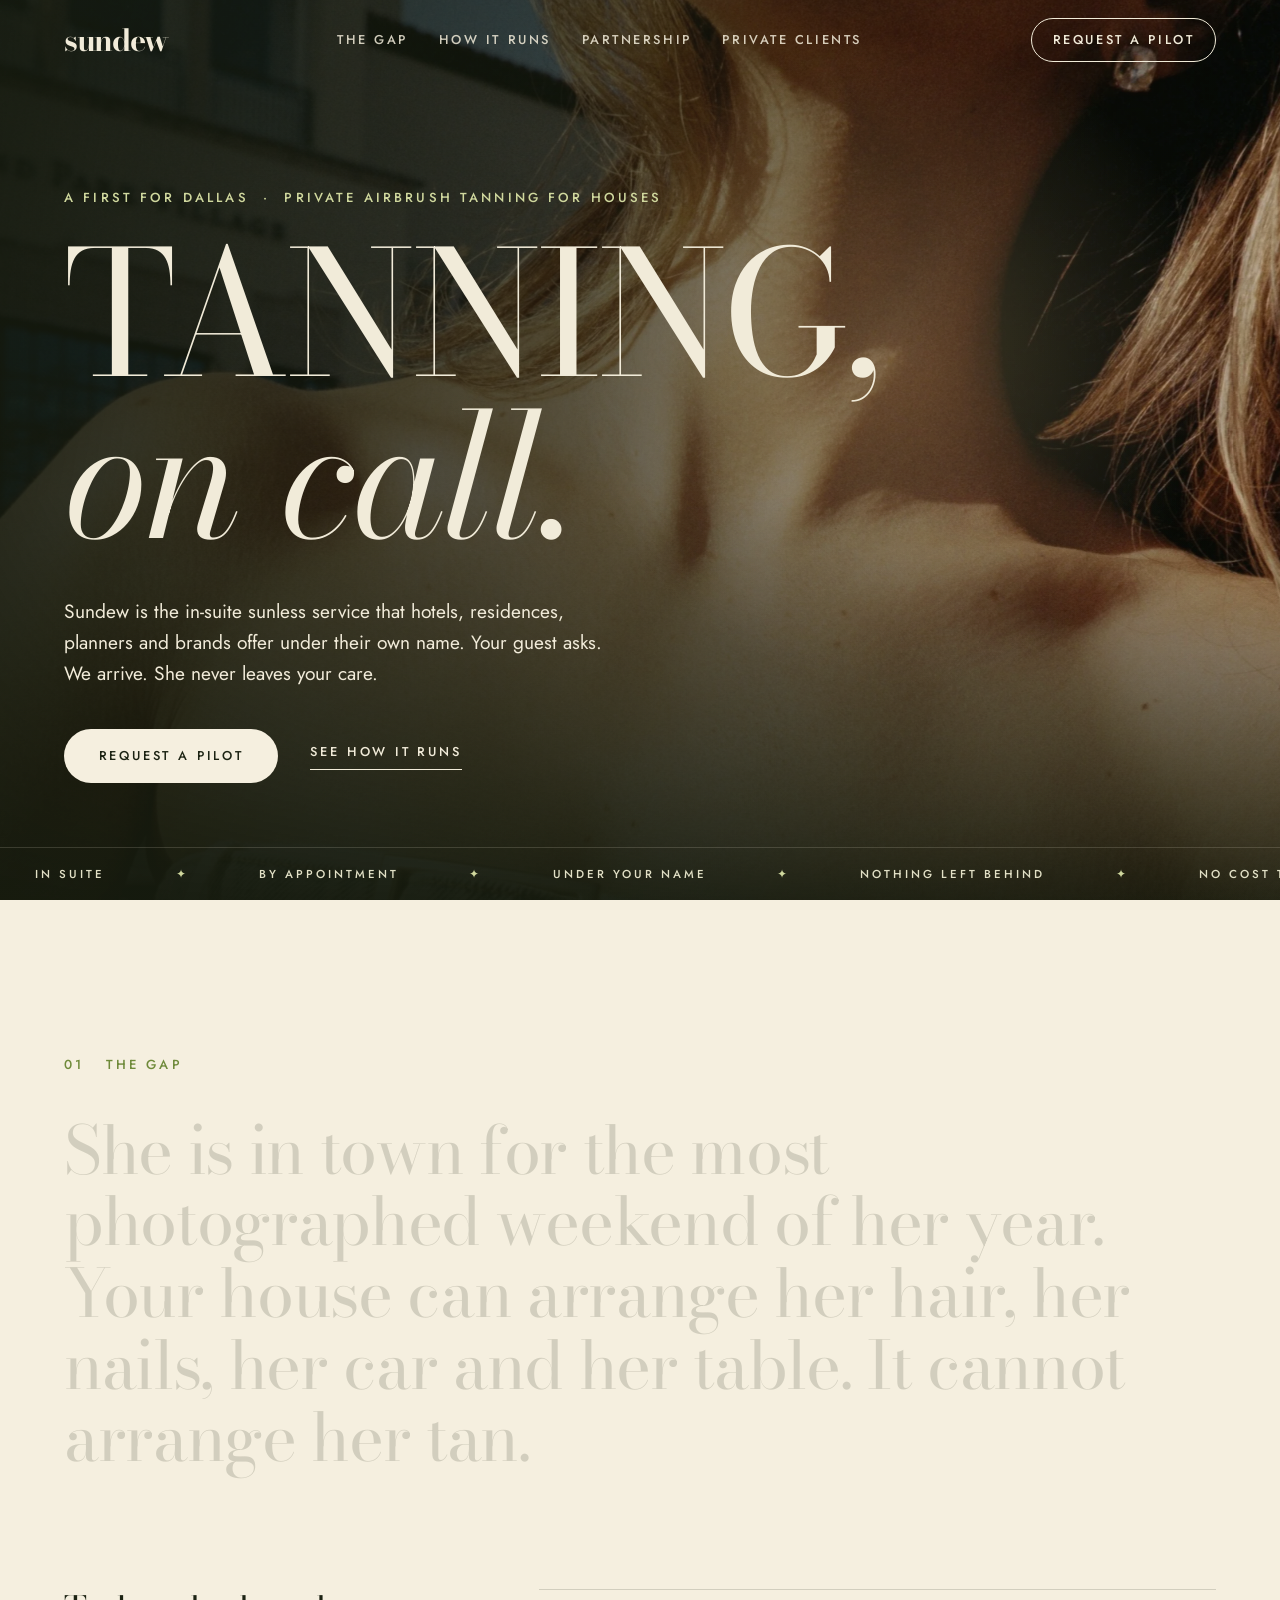
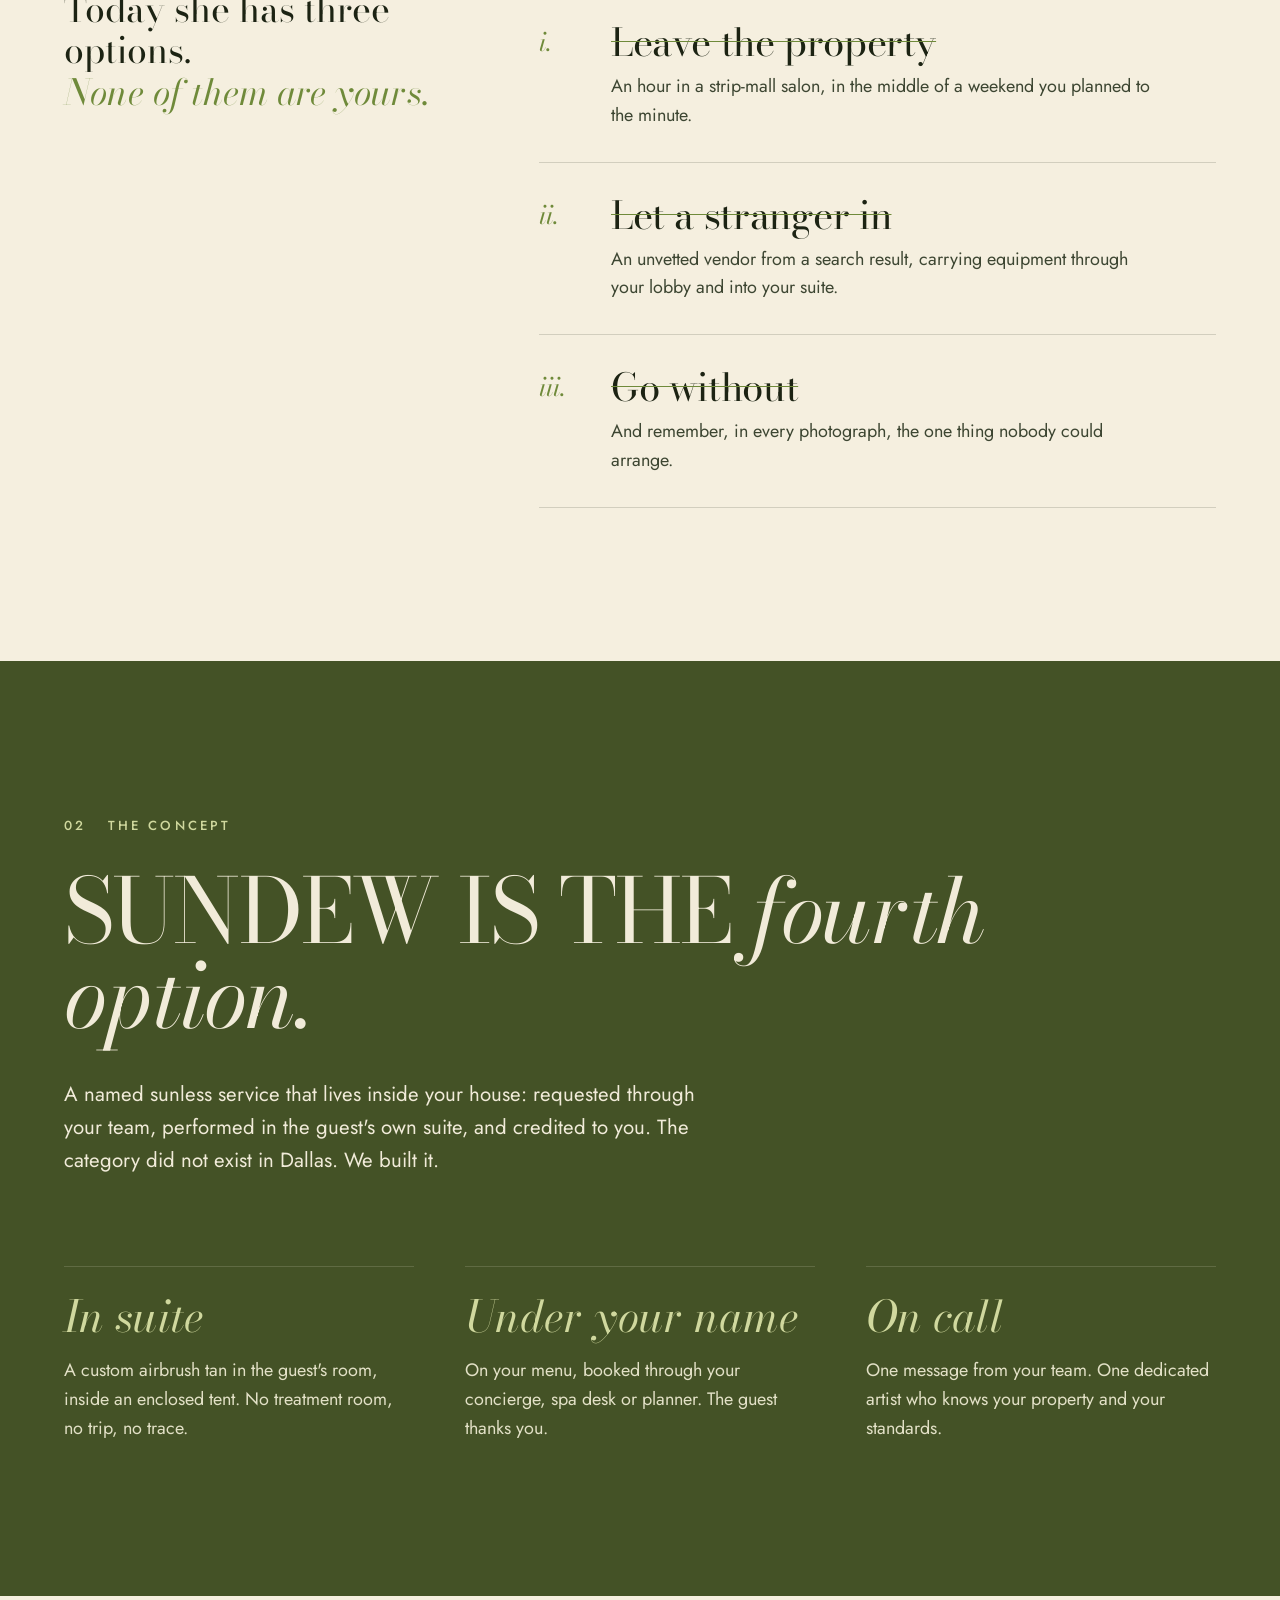
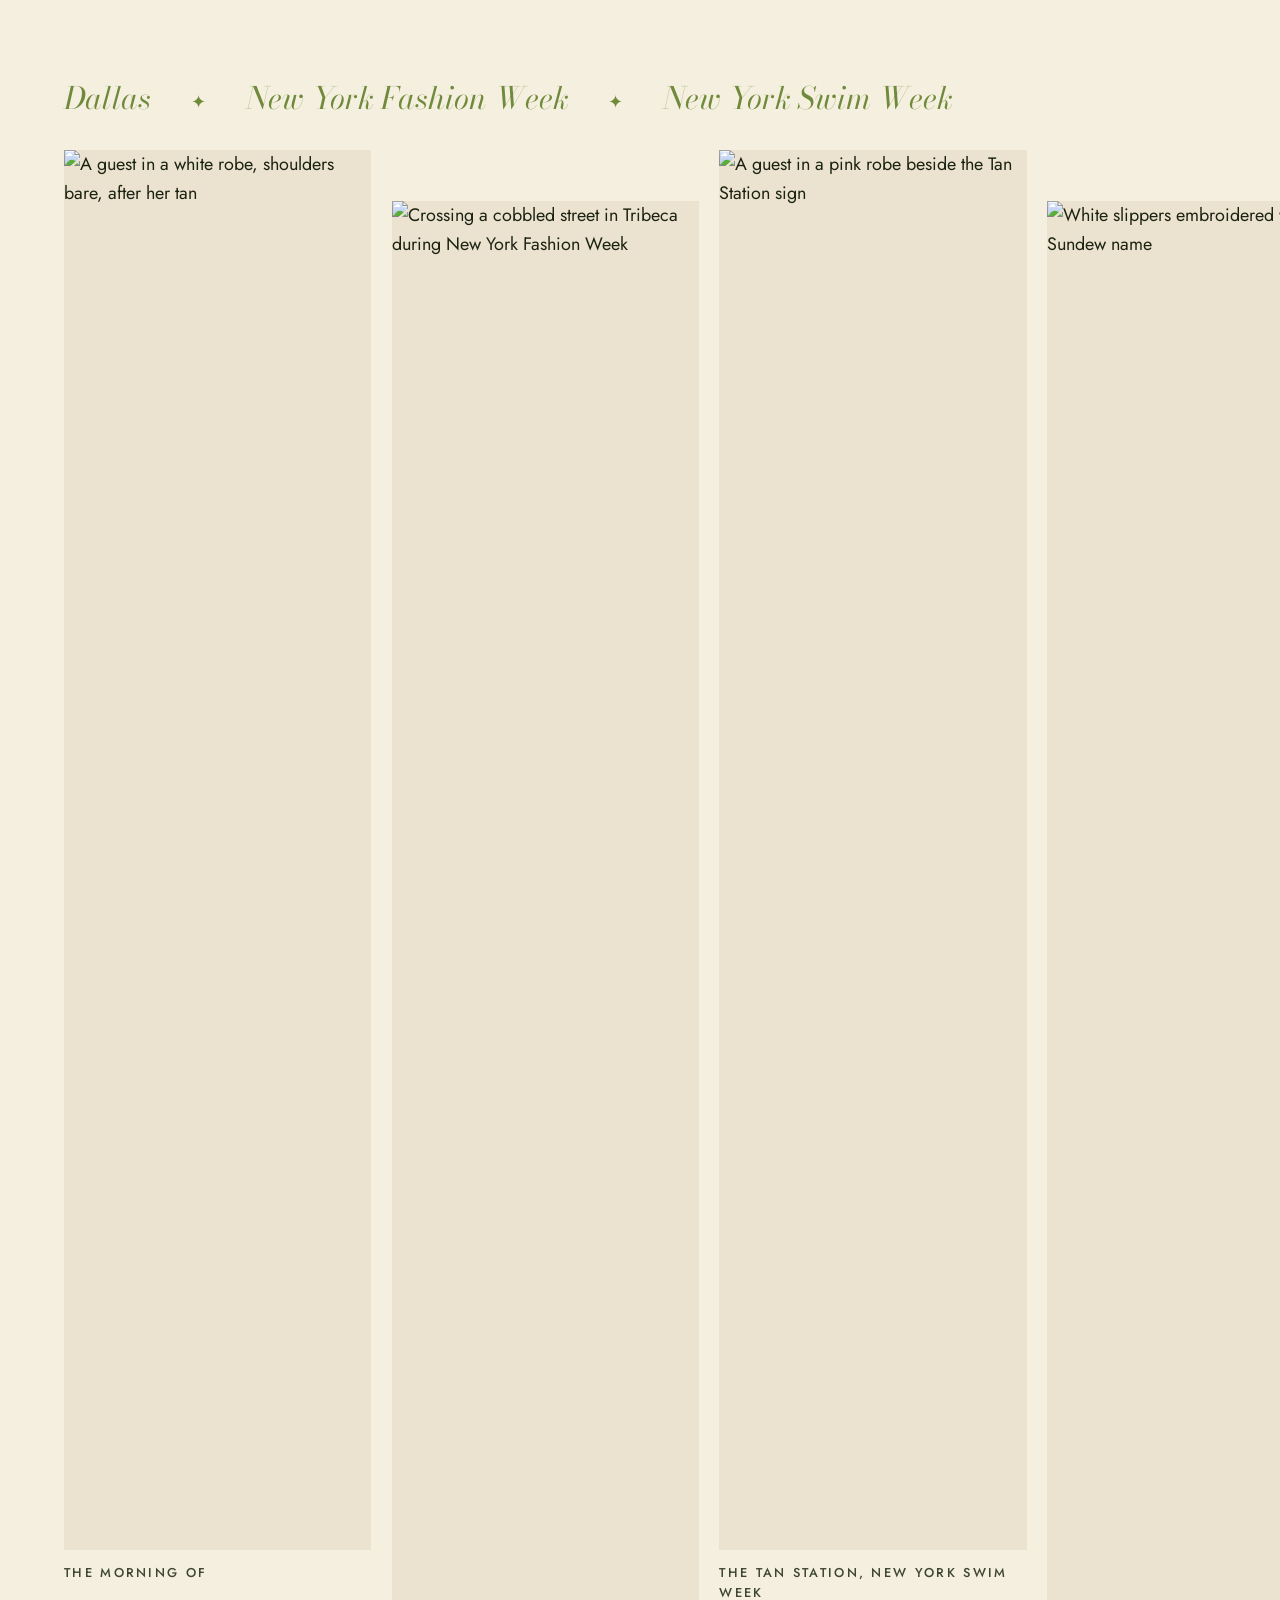
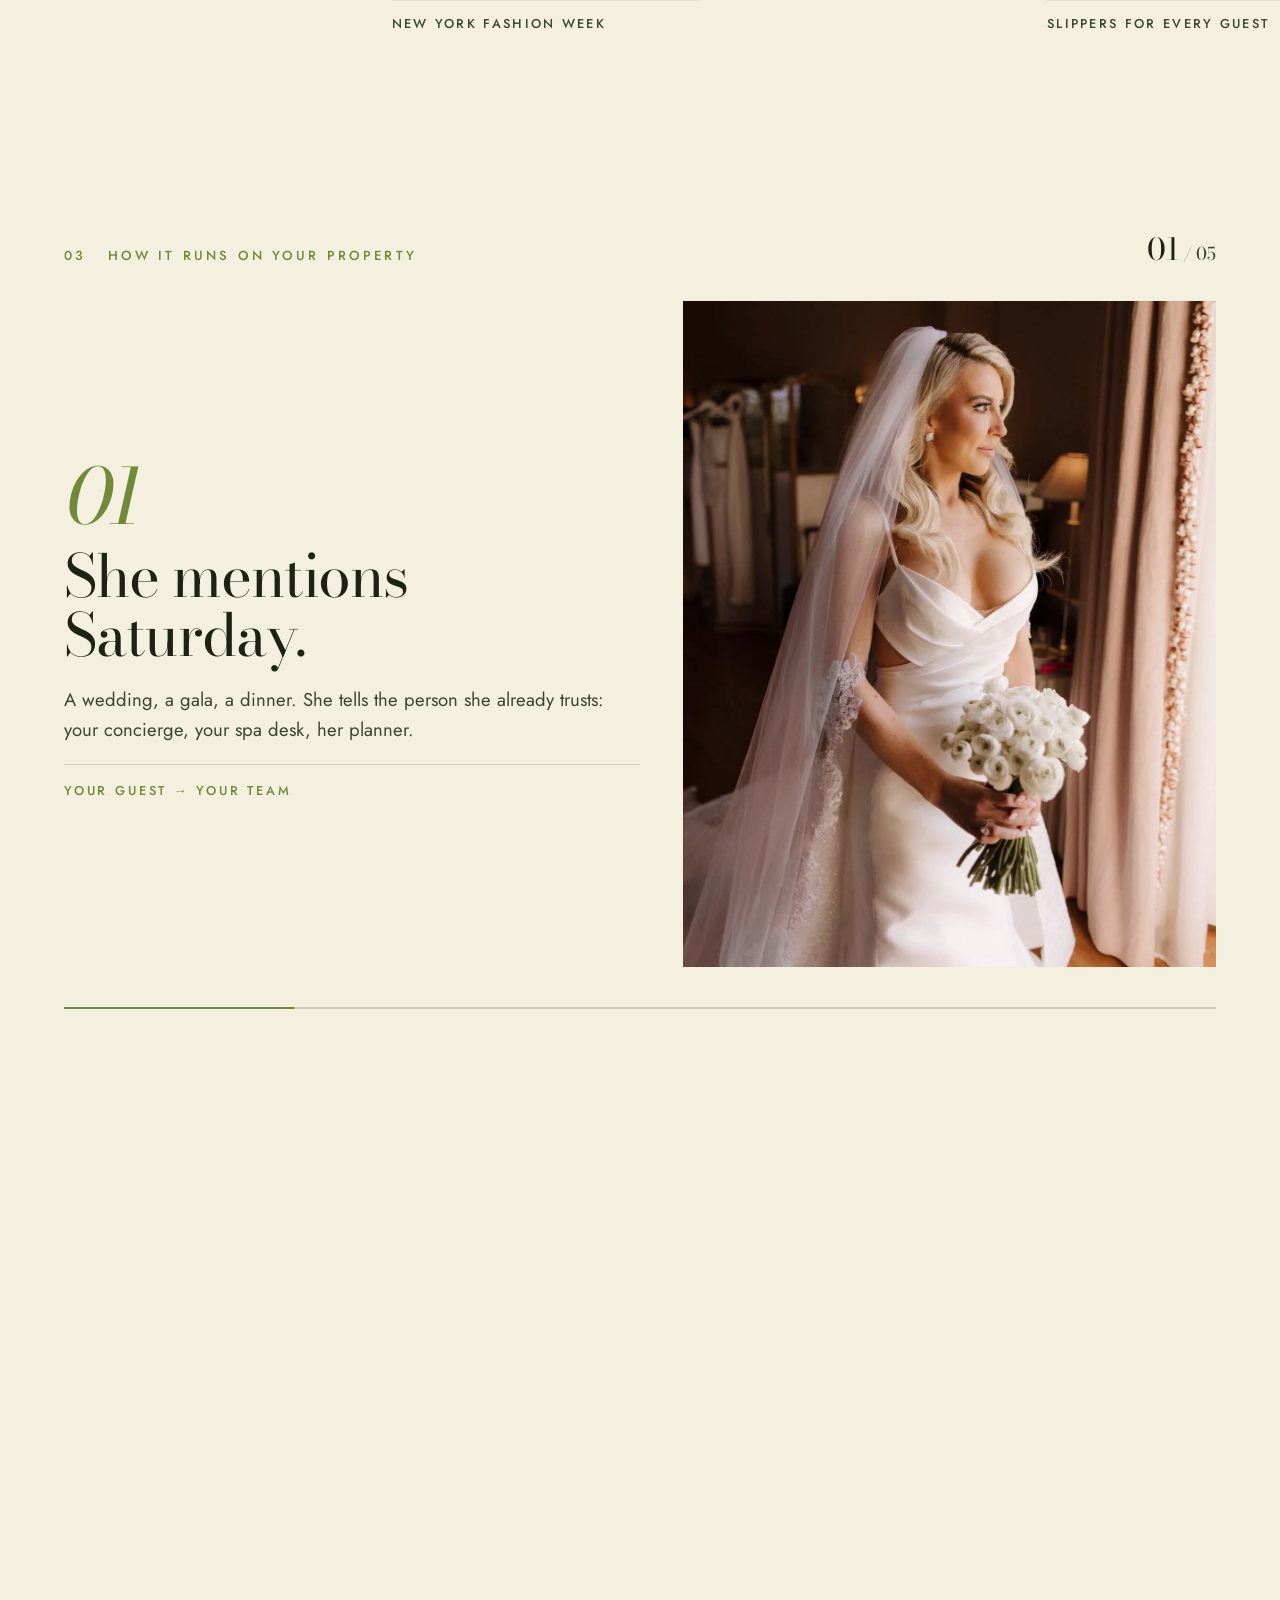
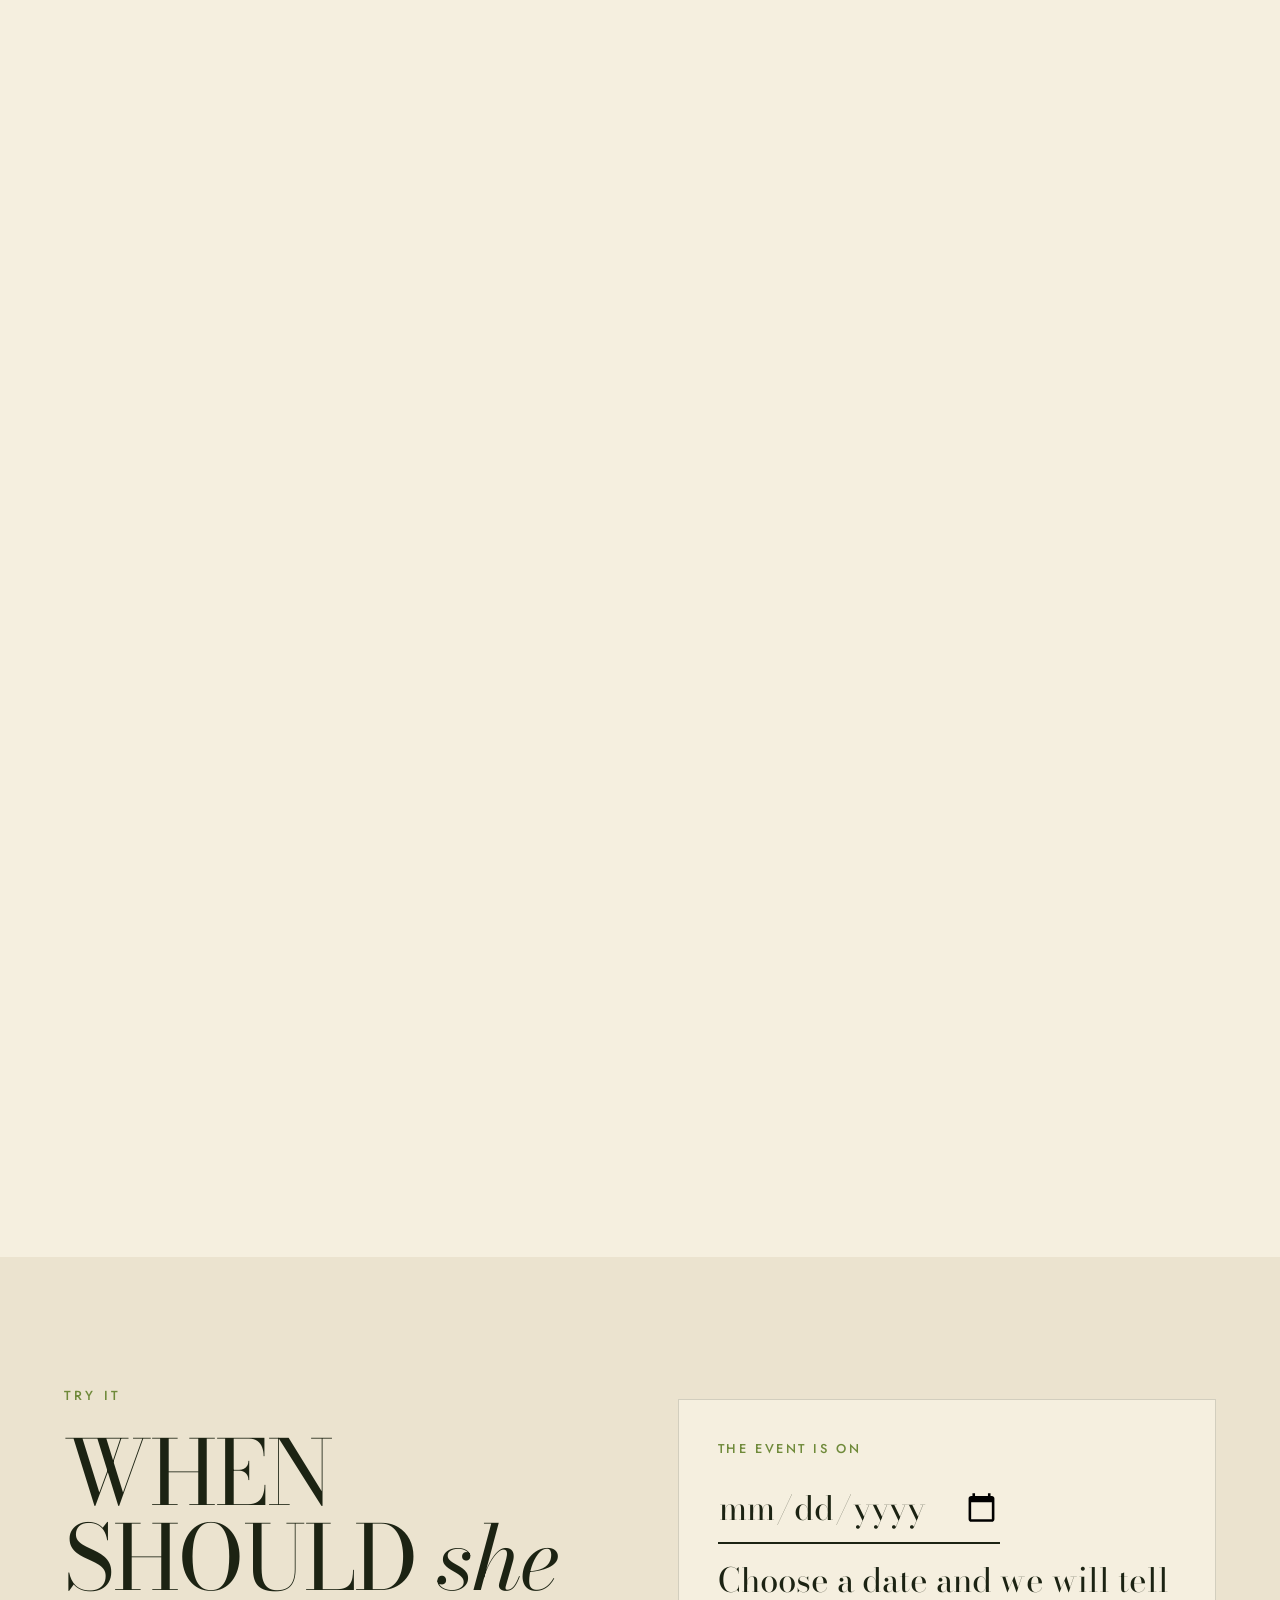
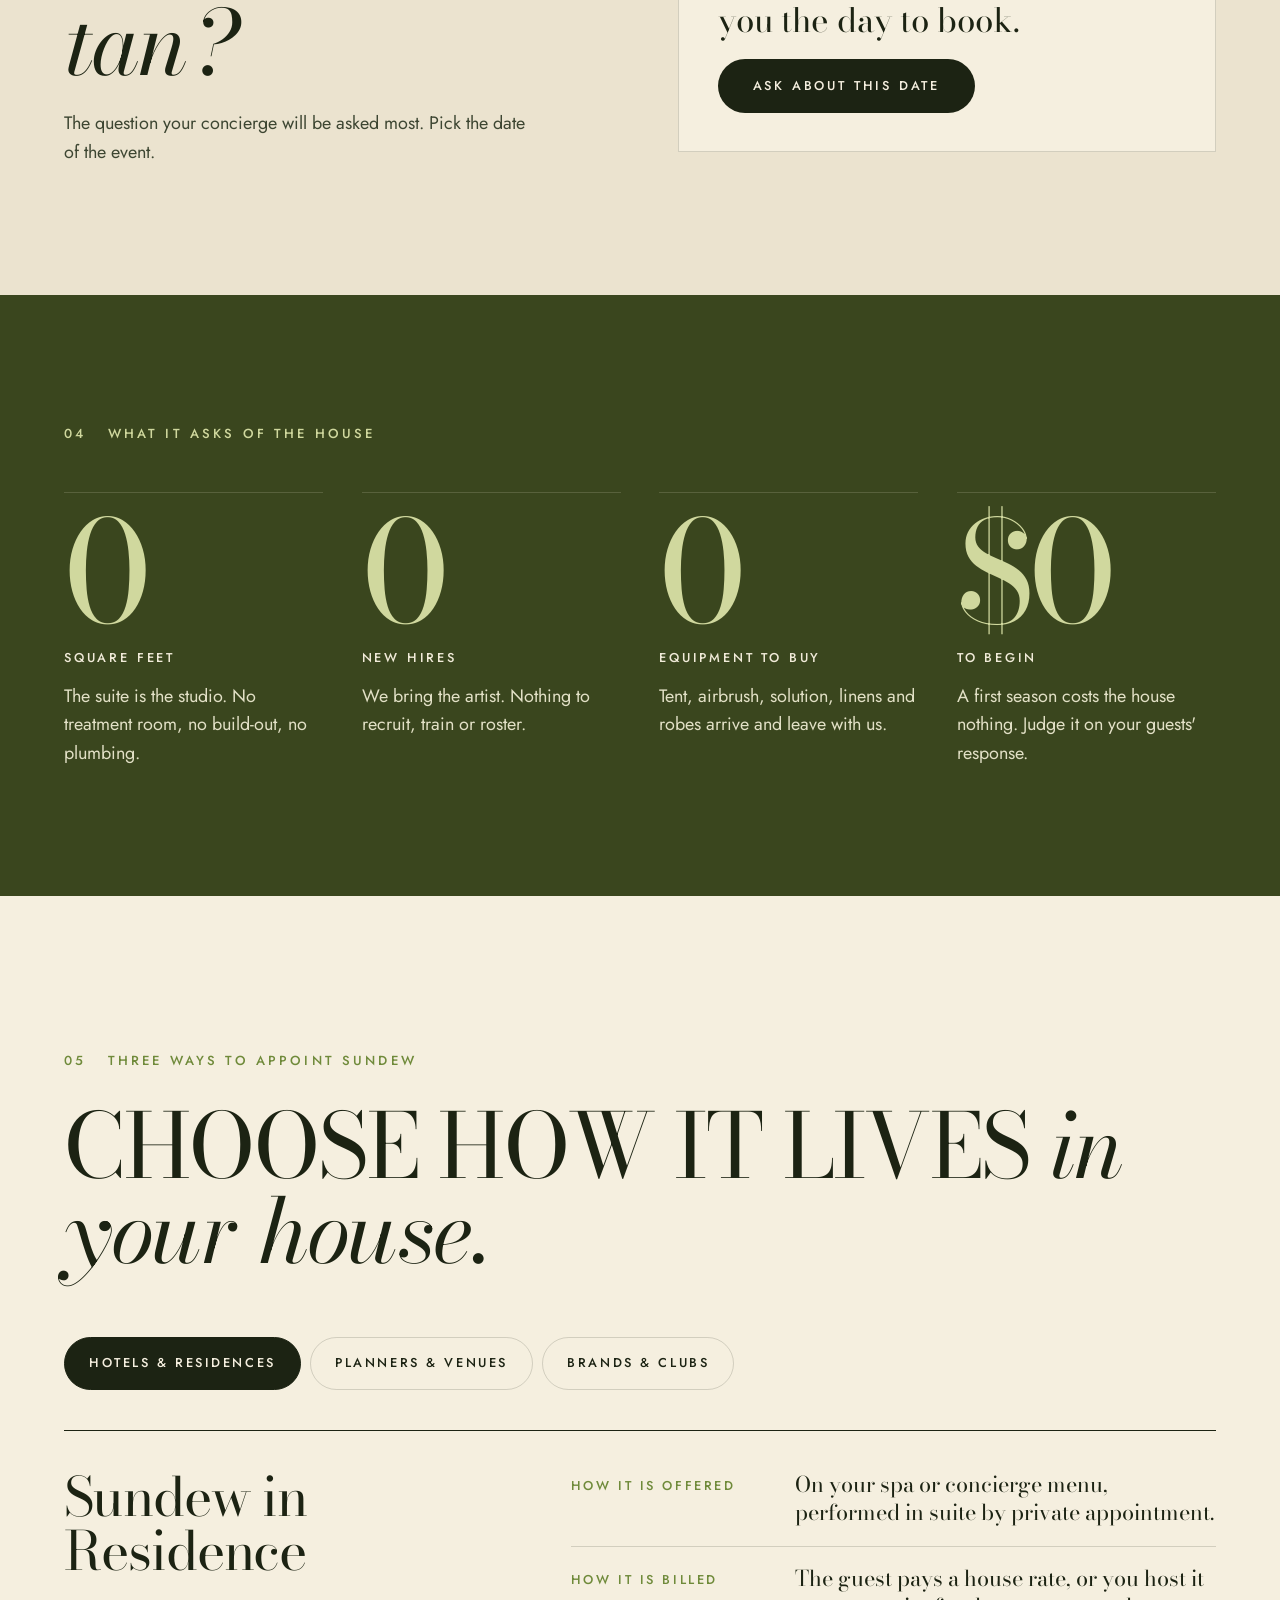
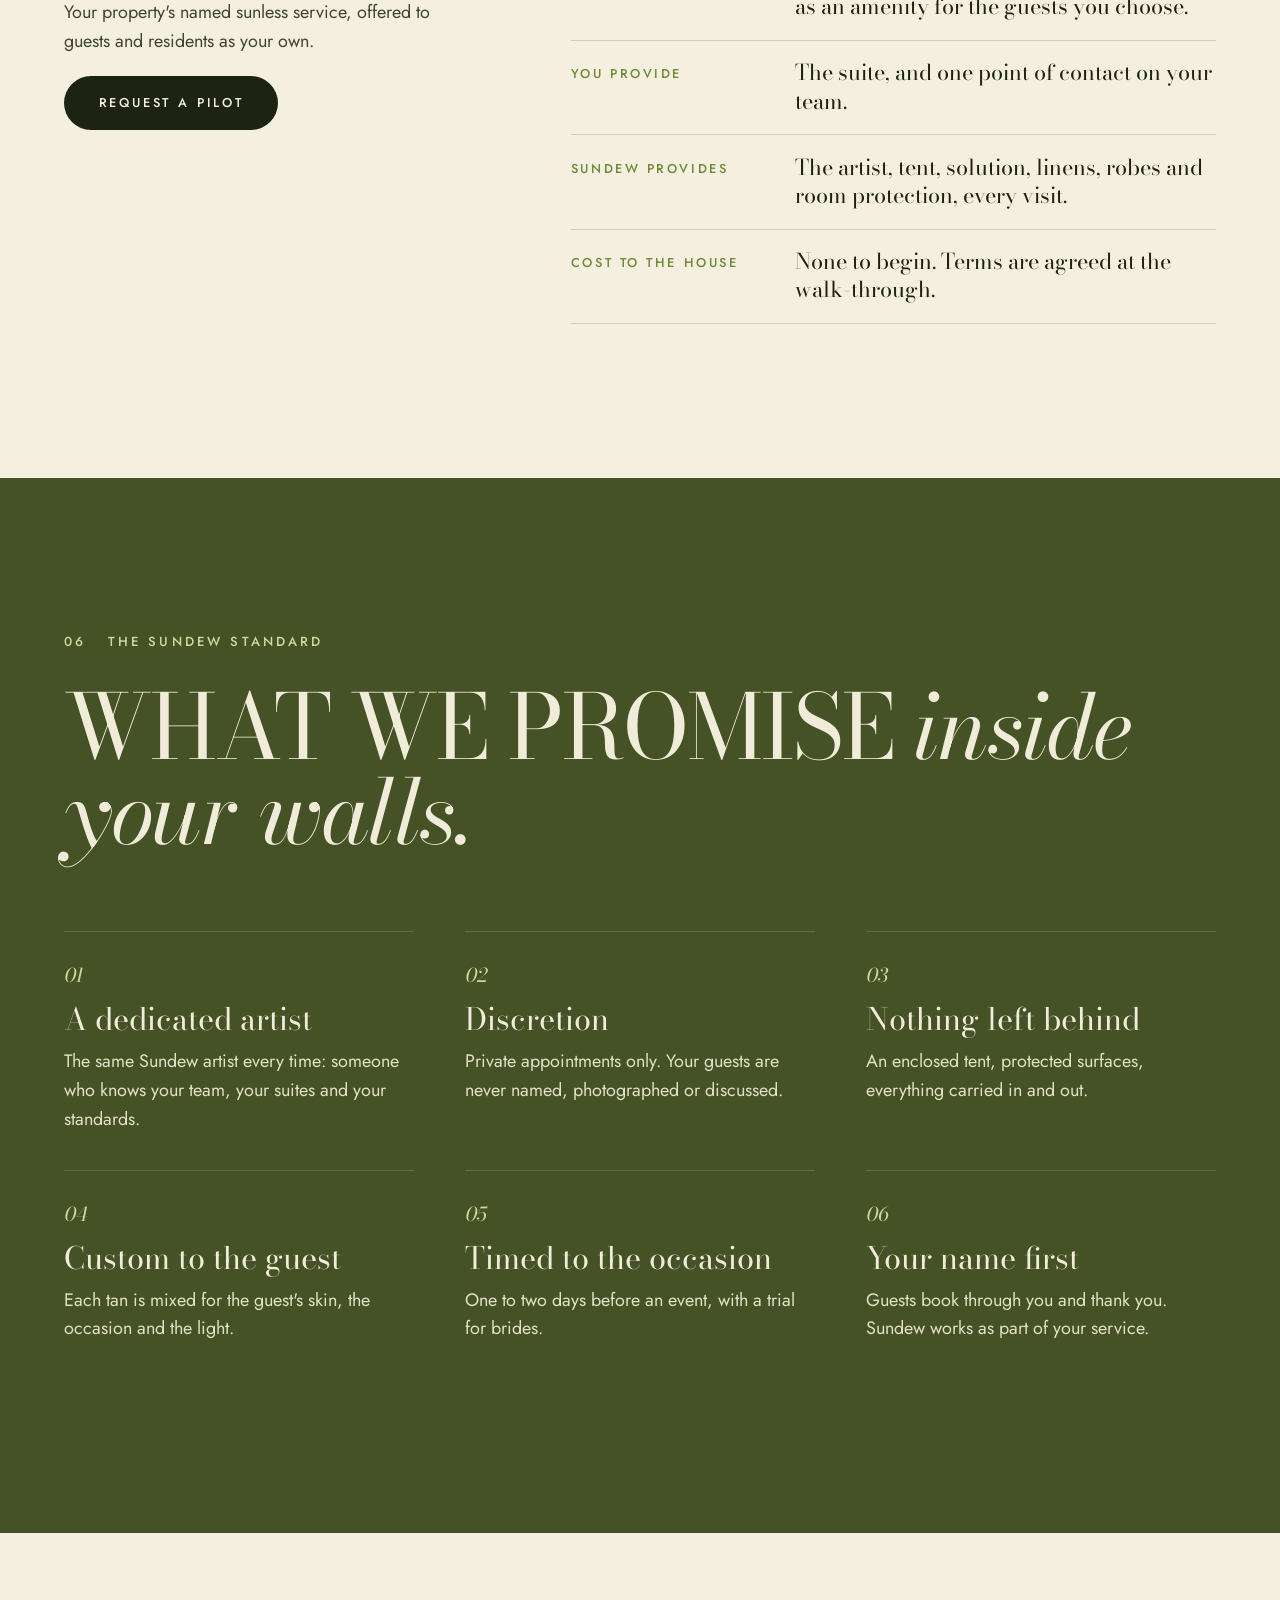
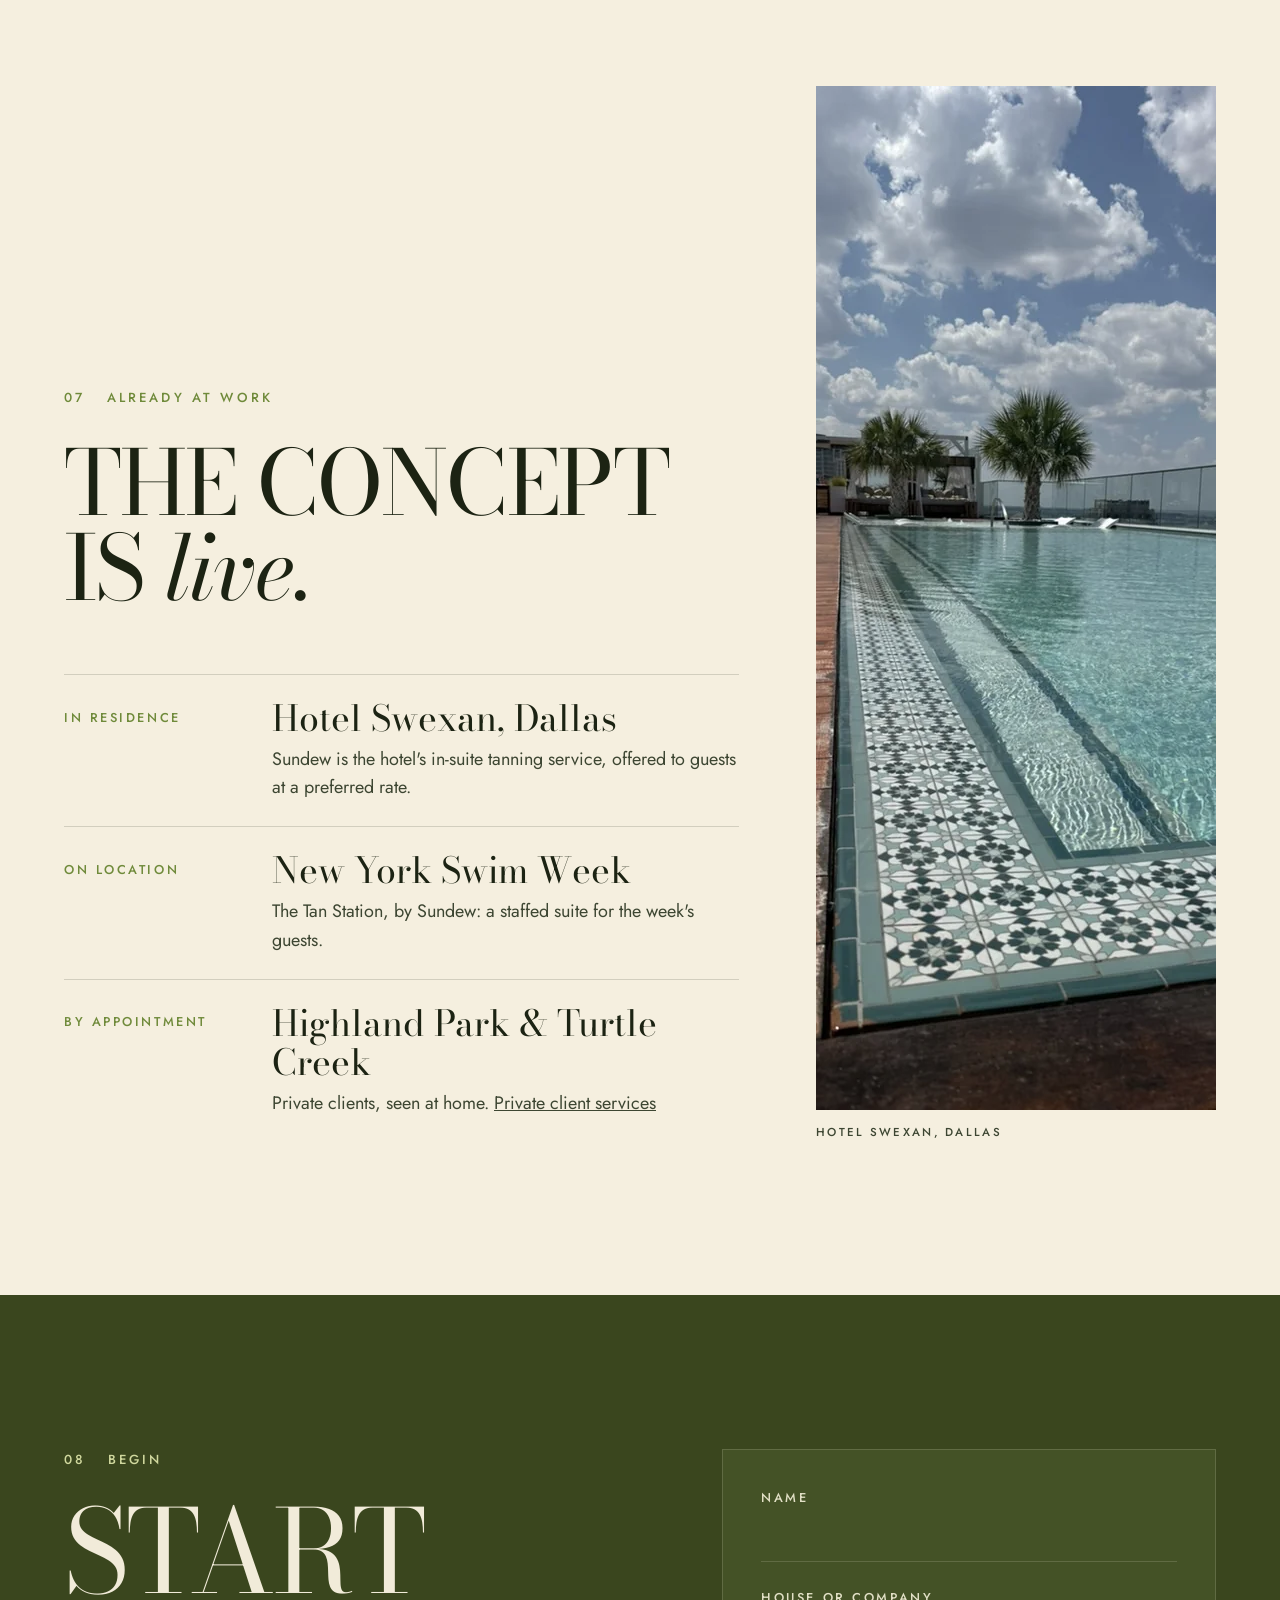
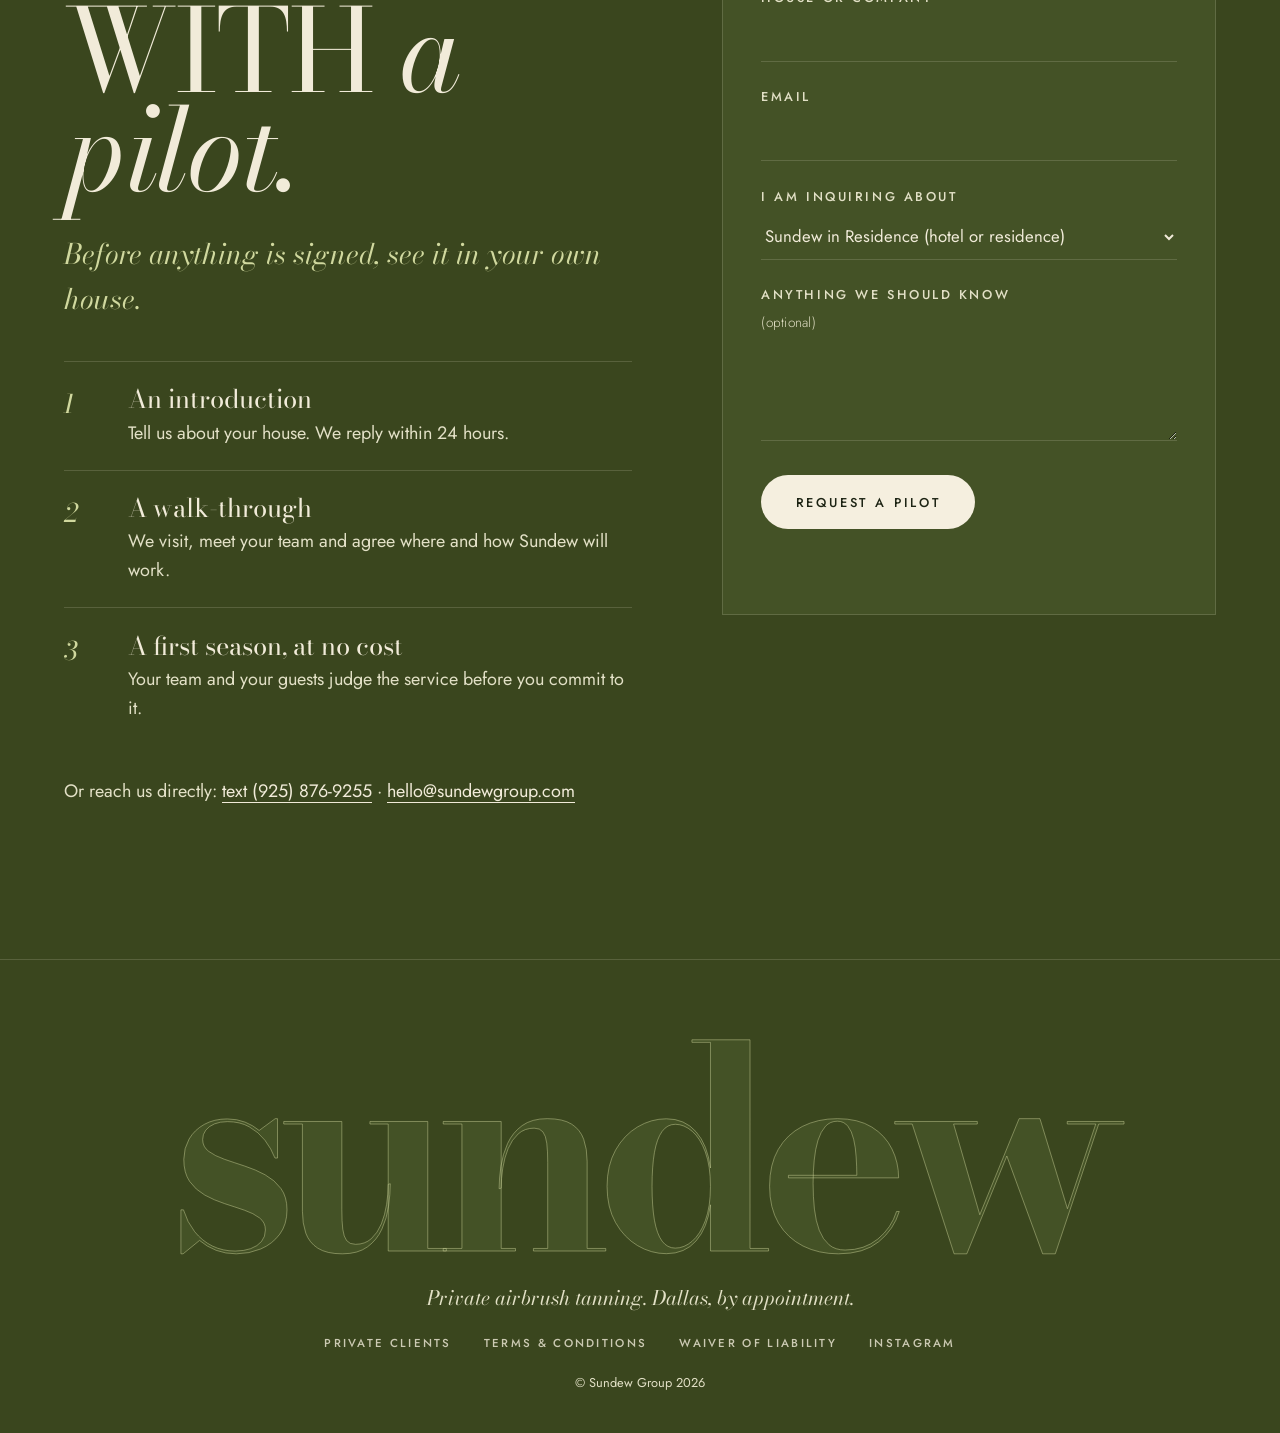
==== commit 367d497d: "Home v2: hero montage, lookbook and tan-date planner" ====
--- a/index.html
+++ b/index.html
@@ -14,9 +14,9 @@
   <link rel="icon" href="assets/favicon.svg" type="image/svg+xml">
   <link rel="preconnect" href="https://fonts.googleapis.com">
   <link rel="preconnect" href="https://fonts.gstatic.com" crossorigin>
-  <link href="https://fonts.googleapis.com/css2?family=Bodoni+Moda:ital,opsz,wght@0,6..96,400..800;1,6..96,400..600&family=Jost:wght@300;400;500&display=swap" rel="stylesheet">
+  <link href="https://fonts.googleapis.com/css2?family=Bodoni+Moda:ital,opsz,wght@0,6..96,400..800;1,6..96,400..600&family=Jost:wght@400;500&display=swap" rel="stylesheet">
   <link rel="preload" as="image" href="assets/photos/hero.webp" fetchpriority="high">
-  <link rel="stylesheet" href="css/home.css?v=1">
+  <link rel="stylesheet" href="css/home.css?v=2">
 </head>
 <body>
   <a class="skip" href="#main">Skip to content</a>
@@ -36,7 +36,8 @@
   <main id="main">
     <!-- 1. HERO -->
     <section class="hero" data-tone="dark">
-      <figure class="hero-photo" aria-hidden="true"><img src="assets/photos/hero.webp" alt="" width="2500" height="1666" fetchpriority="high"></figure>
+      <figure class="hero-photo" aria-hidden="true" data-slides="assets/photos/hero-2.webp,assets/photos/hero-3.webp"><img src="assets/photos/hero.webp" alt="" width="2500" height="1666" fetchpriority="high"></figure>
+      <div class="hero-glow" aria-hidden="true"></div>
       <div class="hero-inner">
         <p class="eyebrow">A first for Dallas &nbsp;&middot;&nbsp; Private airbrush tanning for houses</p>
         <h1 class="display" data-split>Tanning,<br><em>on call.</em></h1>
@@ -82,6 +83,21 @@
       </div>
     </section>
 
+    <!-- LOOKBOOK -->
+    <section class="look" data-tone="light" aria-label="Sundew in the field">
+      <p class="look-head"><span>Dallas</span><span>New York Fashion Week</span><span>New York Swim Week</span></p>
+      <div class="look-track" id="look-track">
+        <figure><img src="assets/photos/look-robe.webp" alt="A guest in a white robe, shoulders bare, after her tan" width="1100" height="1400" loading="lazy"><figcaption>The morning of</figcaption></figure>
+        <figure><img src="assets/photos/look-nyc.webp" alt="Crossing a cobbled street in Tribeca during New York Fashion Week" width="1100" height="1400" loading="lazy"><figcaption>New York Fashion Week</figcaption></figure>
+        <figure><img src="assets/photos/look-station.webp" alt="A guest in a pink robe beside the Tan Station sign" width="1100" height="1400" loading="lazy"><figcaption>The Tan Station, New York Swim Week</figcaption></figure>
+        <figure><img src="assets/photos/look-slippers.webp" alt="White slippers embroidered with the Sundew name" width="1100" height="1400" loading="lazy"><figcaption>Slippers for every guest</figcaption></figure>
+        <figure><img src="assets/photos/look-color.webp" alt="A bottle of tanning solution on marble beside the airbrush" width="1100" height="1400" loading="lazy"><figcaption>Color, mixed for one guest</figcaption></figure>
+        <figure><img src="assets/photos/look-sign.webp" alt="A framed sign reading Tan Station, sponsored by Sundew" width="1100" height="1400" loading="lazy"><figcaption>On location</figcaption></figure>
+        <figure><img src="assets/photos/look-tribeca.webp" alt="Outside a showroom in Tribeca" width="1100" height="1400" loading="lazy"><figcaption>Between shows</figcaption></figure>
+        <figure><img src="assets/photos/look-morning.webp" alt="A guest looking over her shoulder in a white robe" width="1100" height="1400" loading="lazy"><figcaption>In suite</figcaption></figure>
+      </div>
+    </section>
+
     <!-- 4. HOW IT RUNS (horizontal) -->
     <section class="how" id="how" data-tone="light" aria-label="How it runs on your property">
       <div class="how-pin">
@@ -112,6 +128,23 @@
           </article>
         </div>
         <div class="how-bar" aria-hidden="true"><span id="how-bar"></span></div>
+      </div>
+    </section>
+
+    <!-- PLANNER -->
+    <section class="plan" id="plan" data-tone="light">
+      <div class="wrap plan-grid">
+        <div>
+          <p class="eyebrow">Try it</p>
+          <h2 class="display display-md">When should <em>she tan?</em></h2>
+          <p class="plan-lede">The question your concierge will be asked most. Pick the date of the event.</p>
+        </div>
+        <div class="plan-tool">
+          <label for="plan-date">The event is on</label>
+          <input id="plan-date" type="date">
+          <p class="plan-out" id="plan-out" aria-live="polite">Choose a date and we will tell you the day to book.</p>
+          <a class="btn btn-ink" href="#pilot" id="plan-cta" hidden>Ask about this date</a>
+        </div>
       </div>
     </section>
 
@@ -251,6 +284,6 @@
   </footer>
 
   <script src="js/config.js"></script>
-  <script src="js/home.js?v=1"></script>
+  <script src="js/home.js?v=2"></script>
 </body>
 </html>
--- a/css/home.css
+++ b/css/home.css
@@ -1,14 +1,14 @@
 /* sundew — home. Brand taken from the printed cards: cream, olive-black, moss; Bodoni display; lowercase wordmark. */
 :root {
-  --cream: #f5efdf; --cream-2: #ebe3cf; --ink: #1c2313; --ink-2: #4c5540; --night: #151a0e; --night-2: #1f2716;
-  --moss: #6f8a3a; --moss-lt: #a9bf78; --on-night: #f1ebd9; --on-night-2: #b9b89f; --line: rgba(28,35,19,.16); --line-n: rgba(241,235,217,.16);
-  --display: "Bodoni Moda", "Bodoni 72", Didot, "Playfair Display", Georgia, serif;
+  --cream: #f5efdf; --cream-2: #ebe3cf; --ink: #1c2313; --ink-2: #3d4632; --night: #3a461e; --night-2: #445226;
+  --moss: #6f8a3a; --moss-lt: #d0d89e; --on-night: #f1ebd9; --on-night-2: #e2e0c6; --line: rgba(28,35,19,.16); --line-n: rgba(241,235,217,.16);
+  --display: "Bodoni 72", "Bodoni Moda", Didot, "Playfair Display", Georgia, serif;
   --body: "Jost", Futura, "Century Gothic", "Segoe UI", sans-serif;
   --gutter: clamp(1.25rem, 5vw, 5rem); --max: 82rem; --ease: cubic-bezier(.2,.7,.2,1);
 }
 *, *::before, *::after { box-sizing: border-box; }
 html { scroll-behavior: smooth; scroll-padding-top: 5rem; -webkit-text-size-adjust: 100%; }
-body { margin: 0; background: var(--cream); color: var(--ink); font-family: var(--body); font-weight: 300; font-size: clamp(1.0625rem, 1.2vw, 1.2rem); line-height: 1.65; -webkit-font-smoothing: antialiased; overflow-x: hidden; }
+body { margin: 0; background: var(--cream); color: var(--ink); font-family: var(--body); font-weight: 400; font-size: clamp(1.125rem, 1.3vw, 1.3rem); line-height: 1.6; -webkit-font-smoothing: antialiased; overflow-x: hidden; }
 img, video { display: block; max-width: 100%; }
 a { color: inherit; }
 h1, h2, h3, p, ol, ul, dl, dd, figure { margin: 0; padding: 0; }
@@ -19,9 +19,9 @@
 .wrap { max-width: var(--max); margin-inline: auto; padding-inline: var(--gutter); }
 [data-tone="dark"] { background: var(--night); color: var(--on-night); }
 
-.eyebrow { font-size: .75rem; font-weight: 500; letter-spacing: .24em; text-transform: uppercase; color: var(--moss); }
+.eyebrow { font-size: .82rem; font-weight: 500; letter-spacing: .24em; text-transform: uppercase; color: var(--moss); }
 [data-tone="dark"] .eyebrow { color: var(--moss-lt); }
-.display { font-family: var(--display); font-weight: 400; font-size: clamp(4rem, 13.5vw, 13rem); line-height: .86; letter-spacing: -.035em; text-transform: uppercase; font-variation-settings: "opsz" 96; }
+.display { font-family: var(--display); font-weight: 400; font-size: clamp(4rem, 13.5vw, 13rem); line-height: .86; letter-spacing: -.035em; text-transform: uppercase; font-variation-settings: "opsz" 24; }
 .display em { font-style: italic; text-transform: none; letter-spacing: -.02em; font-weight: 400; }
 .display-md { font-size: clamp(2.6rem, 7vw, 6.25rem); line-height: .95; }
 .btn { display: inline-flex; align-items: center; justify-content: center; min-height: 3.4rem; padding: 0 2.1rem; border: 1px solid transparent; border-radius: 999px; font-family: var(--body); font-size: .75rem; font-weight: 500; letter-spacing: .22em; text-transform: uppercase; text-decoration: none; cursor: pointer; transition: transform .35s var(--ease), background-color .3s, color .3s; will-change: transform; }
@@ -35,8 +35,8 @@
 .progress { position: fixed; inset: 0 0 auto 0; height: 2px; z-index: 60; }
 .progress span { display: block; height: 100%; width: 100%; background: var(--moss-lt); transform-origin: 0 50%; transform: scaleX(var(--p, 0)); }
 .top { position: fixed; inset: 0 0 auto 0; z-index: 50; display: flex; align-items: center; justify-content: space-between; gap: 1.5rem; padding: 1.1rem var(--gutter); color: var(--on-night); transition: background-color .4s, color .4s, padding .4s; }
-.top.is-solid { background: rgba(21,26,14,.9); -webkit-backdrop-filter: blur(12px); backdrop-filter: blur(12px); padding-block: .7rem; }
-.mark { font-family: var(--display); font-weight: 700; font-size: 1.9rem; letter-spacing: -.045em; line-height: 1; text-decoration: none; font-variation-settings: "opsz" 96; }
+.top.is-solid { background: rgba(58,70,30,.94); -webkit-backdrop-filter: blur(12px); backdrop-filter: blur(12px); padding-block: .7rem; }
+.mark { font-family: var(--display); font-weight: 700; font-size: 1.9rem; letter-spacing: -.045em; line-height: 1; text-decoration: none; font-variation-settings: "opsz" 24; }
 .top-nav { display: flex; gap: clamp(1rem, 2.4vw, 2.4rem); }
 .top-nav a { font-size: .72rem; font-weight: 500; letter-spacing: .2em; text-transform: uppercase; text-decoration: none; opacity: .85; transition: opacity .2s; }
 .top-nav a:hover { opacity: 1; }
@@ -67,7 +67,7 @@
 
 /* 2 gap */
 .gap { padding: clamp(5rem, 12vw, 11rem) 0; }
-.fill { margin-top: 2.5rem; max-width: 20em; font-family: var(--display); font-size: clamp(2rem, 5.2vw, 4.6rem); line-height: 1.08; letter-spacing: -.02em; font-variation-settings: "opsz" 72; }
+.fill { margin-top: 2.5rem; max-width: 20em; font-family: var(--display); font-size: clamp(2rem, 5.2vw, 4.6rem); line-height: 1.08; letter-spacing: -.02em; font-variation-settings: "opsz" 24; }
 .fill .w { color: rgba(28,35,19,.16); transition: color .35s ease; }
 .fill .w.on { color: var(--ink); }
 .options { margin-top: clamp(4rem, 9vw, 8rem); display: grid; grid-template-columns: minmax(0, 1fr) minmax(0, 1.7fr); gap: clamp(2rem, 6vw, 6rem); align-items: start; }
@@ -123,7 +123,7 @@
 .zero { padding: clamp(4.5rem, 10vw, 9rem) 0; }
 .zero-grid { margin-top: 3rem; display: grid; grid-template-columns: repeat(4, minmax(0, 1fr)); gap: 2.5rem clamp(1.25rem, 3vw, 3rem); }
 .zero-grid li { border-top: 1px solid var(--line-n); padding-top: 1.25rem; }
-.zero-grid strong { display: block; font-family: var(--display); font-weight: 400; font-size: clamp(5rem, 11vw, 11rem); line-height: .85; letter-spacing: -.04em; color: var(--moss-lt); font-variation-settings: "opsz" 96; }
+.zero-grid strong { display: block; font-family: var(--display); font-weight: 400; font-size: clamp(5rem, 11vw, 11rem); line-height: .85; letter-spacing: -.04em; color: var(--moss-lt); font-variation-settings: "opsz" 24; }
 .zero-grid span { display: block; margin-top: 1rem; font-size: .75rem; font-weight: 500; letter-spacing: .22em; text-transform: uppercase; }
 .zero-grid p { margin-top: .8rem; color: var(--on-night-2); }
 
@@ -182,7 +182,7 @@
 .form { display: flex; flex-direction: column; gap: 1.6rem; padding: clamp(1.5rem, 3vw, 2.75rem); border: 1px solid var(--line-n); background: var(--night-2); }
 .form label { display: flex; flex-direction: column; gap: .4rem; font-size: .72rem; font-weight: 500; letter-spacing: .2em; text-transform: uppercase; color: var(--on-night-2); }
 .form small { text-transform: none; letter-spacing: .02em; font-weight: 300; font-size: .85rem; }
-.form input, .form select, .form textarea { font: inherit; font-size: 1.05rem; font-weight: 300; letter-spacing: 0; text-transform: none; color: var(--on-night); background: transparent; border: 0; border-bottom: 1px solid var(--line-n); padding: .6rem 0; border-radius: 0; }
+.form input, .form select, .form textarea { font: inherit; font-size: 1.05rem; font-weight: 400; letter-spacing: 0; text-transform: none; color: var(--on-night); background: transparent; border: 0; border-bottom: 1px solid var(--line-n); padding: .6rem 0; border-radius: 0; }
 .form select option { color: var(--ink); background: var(--cream); }
 .form textarea { resize: vertical; }
 .form input:focus-visible, .form select:focus-visible, .form textarea:focus-visible { outline: 0; border-bottom-color: var(--moss-lt); box-shadow: 0 1px 0 var(--moss-lt); }
@@ -193,7 +193,7 @@
 
 /* footer */
 .foot { padding: clamp(3rem, 6vw, 5rem) var(--gutter) 2.5rem; border-top: 1px solid var(--line-n); display: grid; gap: 1.25rem; justify-items: center; text-align: center; }
-.foot-mark { font-family: var(--display); font-weight: 700; font-size: clamp(5rem, 22vw, 20rem); line-height: .8; letter-spacing: -.055em; color: var(--night-2); -webkit-text-stroke: 1px rgba(169,191,120,.35); font-variation-settings: "opsz" 96; }
+.foot-mark { font-family: var(--display); font-weight: 700; font-size: clamp(5rem, 22vw, 20rem); line-height: .8; letter-spacing: -.055em; color: var(--night-2); -webkit-text-stroke: 1px rgba(208,216,158,.45); font-variation-settings: "opsz" 24; }
 .foot-line { font-family: var(--display); font-style: italic; font-size: 1.25rem; color: var(--on-night-2); }
 .foot nav { display: flex; flex-wrap: wrap; justify-content: center; gap: .75rem 2rem; }
 .foot nav a { font-size: .72rem; font-weight: 500; letter-spacing: .2em; text-transform: uppercase; text-decoration: none; opacity: .8; }
@@ -225,3 +225,36 @@
   .js [data-rise] { opacity: 1; transform: none; }
   .hero-photo img { transform: none; }
 }
+
+/* ---------- v2: type, hero montage, lookbook, planner ---------- */
+h1, h2, h3, .fill, .sheet dd, .credits strong, .pillar-no, .step-no { font-variation-settings: "opsz" 24; }
+.display { letter-spacing: -.02em; }
+.top-nav a, .pill, .btn, .link, .tab, .sheet dt, .credits span, .step-who, .zero-grid span, .form label { font-size: .8rem !important; }
+.hero-photo img { position: absolute; inset: 0; opacity: 0; transition: opacity 1.8s ease; }
+.hero-photo img:first-child, .hero-photo img.is-on { opacity: 1; }
+.hero-photo.has-slides img:first-child:not(.is-on) { opacity: 0; }
+.hero-photo img.is-on { animation: drift 7s ease-out forwards; }
+@keyframes drift { from { transform: scale(1.16); } to { transform: scale(1.06); } }
+.hero-glow { position: absolute; inset: 0; z-index: 1; pointer-events: none; background: radial-gradient(34rem circle at var(--mx, 70%) var(--my, 40%), rgba(255,214,150,.22), transparent 60%); mix-blend-mode: screen; }
+.hero-inner, .ticker { z-index: 2; }
+.look { padding: clamp(3rem, 6vw, 5rem) 0 clamp(4rem, 8vw, 7rem); overflow: hidden; }
+.look-head { display: flex; flex-wrap: wrap; gap: .5rem 2.5rem; padding: 0 var(--gutter) 1.75rem; font-family: var(--display); font-style: italic; font-size: clamp(1.4rem, 2.4vw, 2.1rem); color: var(--moss); }
+.look-head span + span::before { content: "\2726"; font-style: normal; font-size: .6em; margin-right: 2.5rem; vertical-align: middle; }
+.look-track { display: flex; gap: clamp(.9rem, 1.6vw, 1.5rem); width: max-content; padding-left: var(--gutter); animation: slide 60s linear infinite; }
+.look:hover .look-track { animation-play-state: paused; }
+.look figure { flex: 0 0 auto; width: clamp(15rem, 24vw, 23rem); }
+.look figure:nth-child(even) { margin-top: clamp(1.5rem, 4vw, 4rem); }
+.look img { width: 100%; aspect-ratio: 11 / 14; object-fit: cover; background: var(--cream-2); transition: transform .8s var(--ease); }
+.look figure:hover img { transform: scale(1.03); }
+.look figcaption { margin-top: .8rem; font-size: .8rem; font-weight: 500; letter-spacing: .18em; text-transform: uppercase; color: var(--ink-2); }
+.plan { padding: clamp(4.5rem, 10vw, 9rem) 0; background: var(--cream-2); }
+.plan-grid { display: grid; grid-template-columns: minmax(0, 1fr) minmax(0, 1fr); gap: clamp(2rem, 6vw, 6rem); align-items: center; }
+.plan .display { margin-top: 1.5rem; }
+.plan-lede { margin-top: 1.5rem; max-width: 30rem; color: var(--ink-2); }
+.plan-tool { display: flex; flex-direction: column; align-items: flex-start; gap: 1.1rem; padding: clamp(1.5rem, 3vw, 3rem); background: var(--cream); border: 1px solid var(--line); }
+.plan-tool label { font-size: .8rem; font-weight: 500; letter-spacing: .2em; text-transform: uppercase; color: var(--moss); }
+.plan-tool input { font: inherit; font-family: var(--display); font-size: clamp(1.5rem, 2.6vw, 2.2rem); color: var(--ink); background: transparent; border: 0; border-bottom: 2px solid var(--ink); padding: .3rem 0; border-radius: 0; }
+.plan-out { font-family: var(--display); font-size: clamp(1.5rem, 2.6vw, 2.3rem); line-height: 1.2; min-height: 2.4em; }
+.plan-out strong { font-weight: 400; font-style: italic; color: var(--moss); }
+@media (max-width: 860px) { .plan-grid { grid-template-columns: minmax(0, 1fr); } }
+@media (prefers-reduced-motion: reduce) { .look-track { animation: none; overflow-x: auto; width: auto; } .hero-photo img.is-on { animation: none; } }
